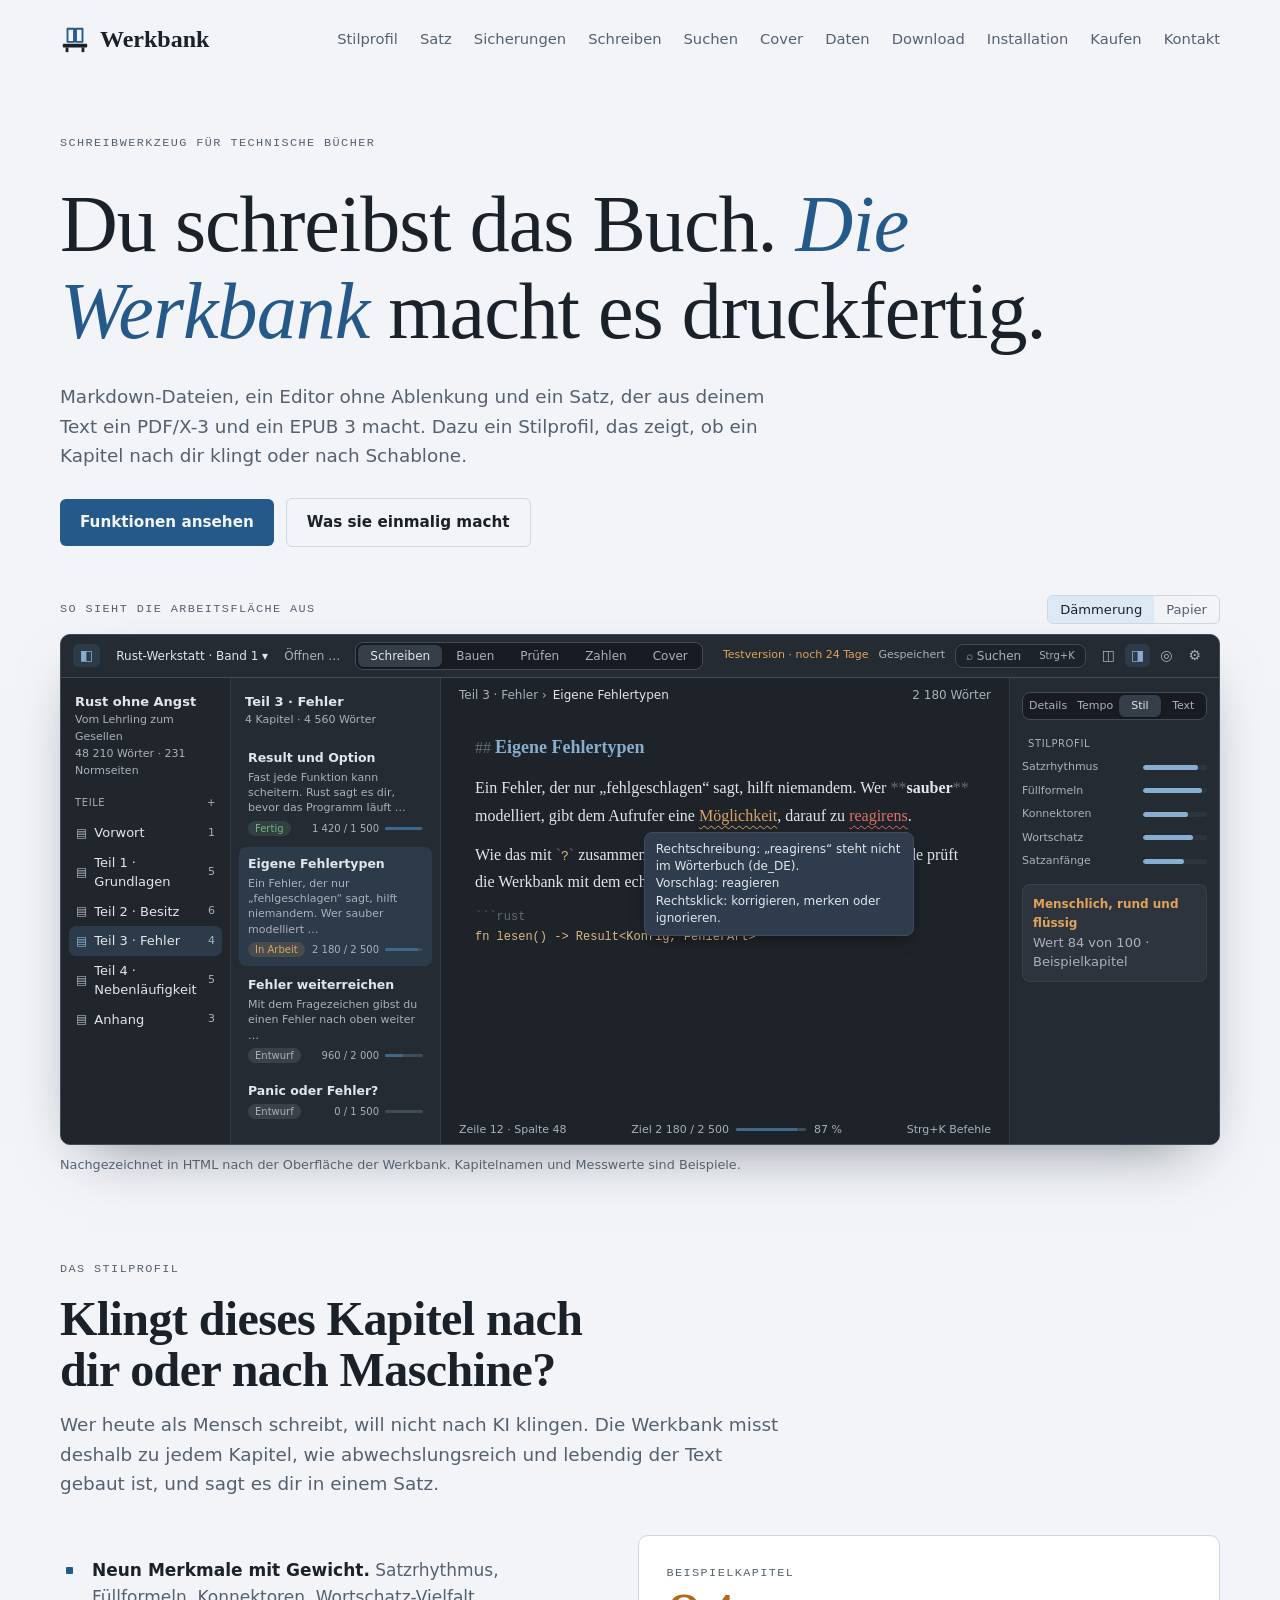
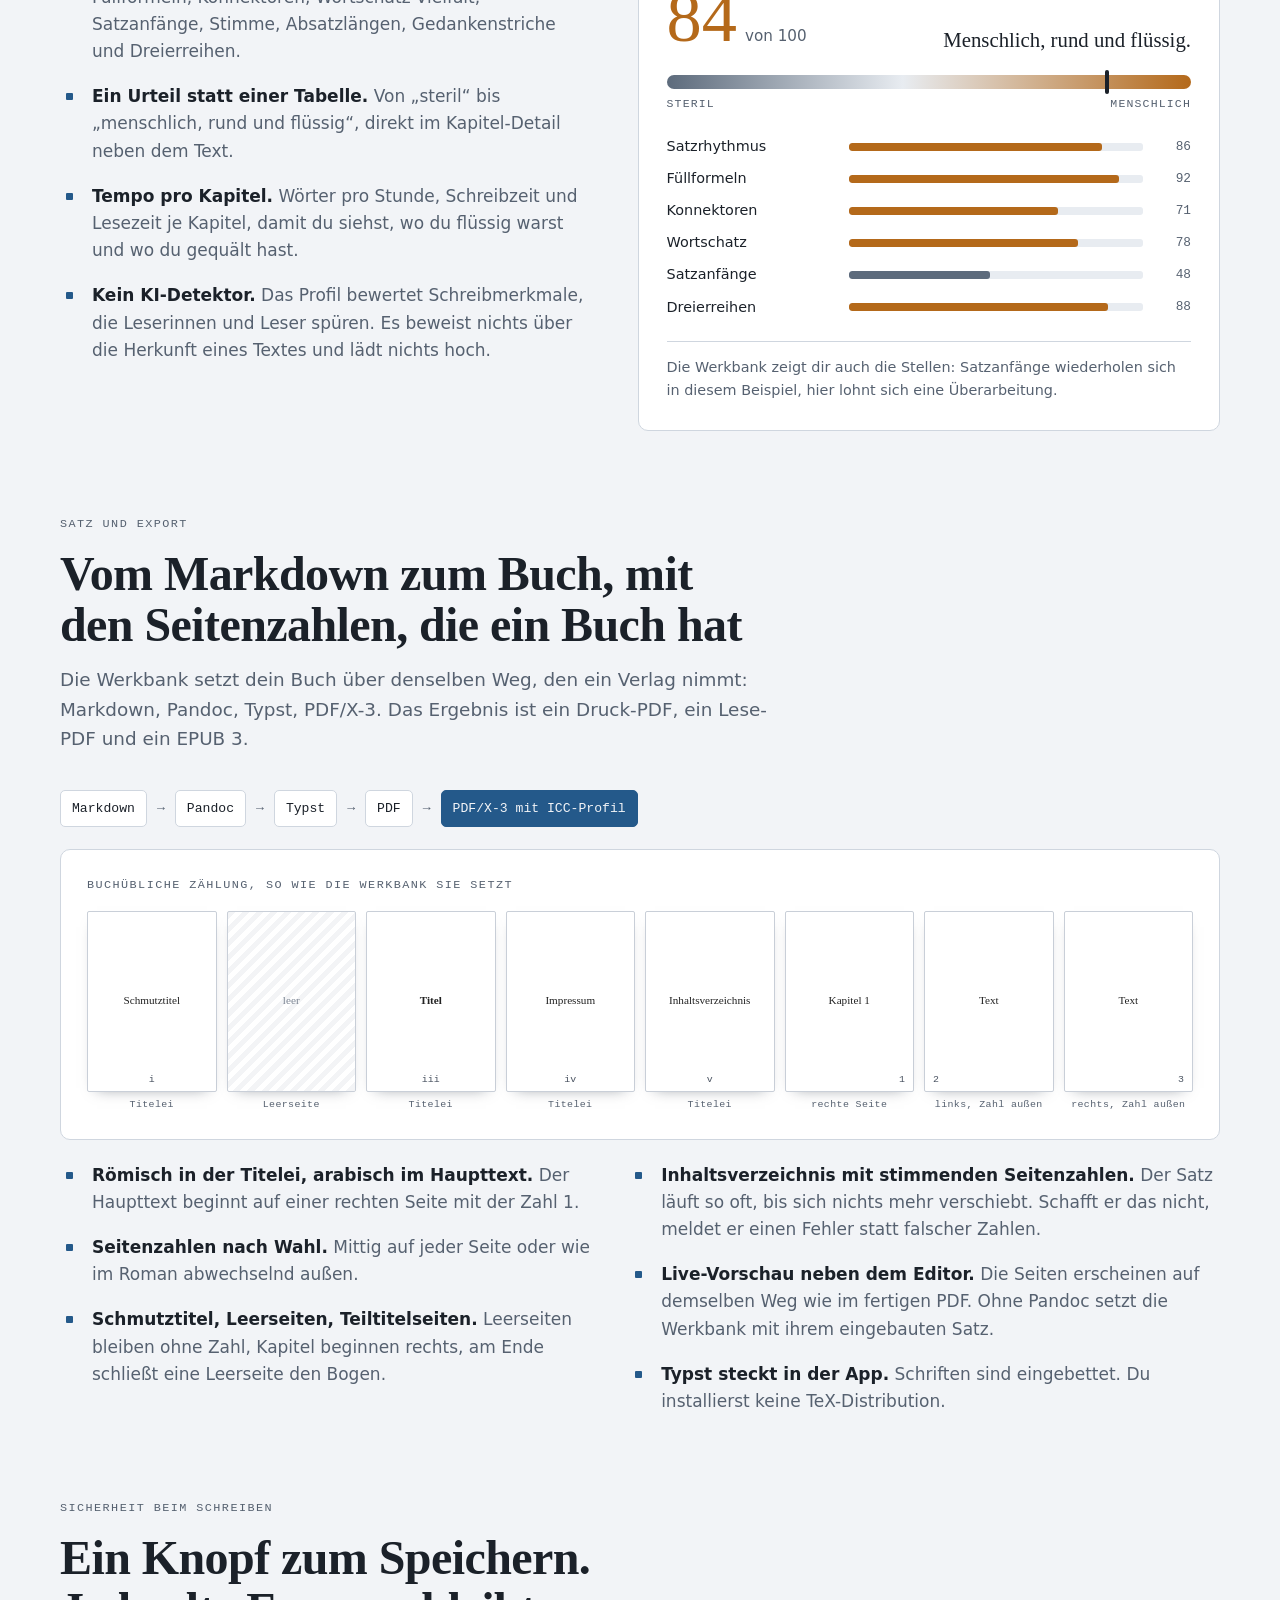
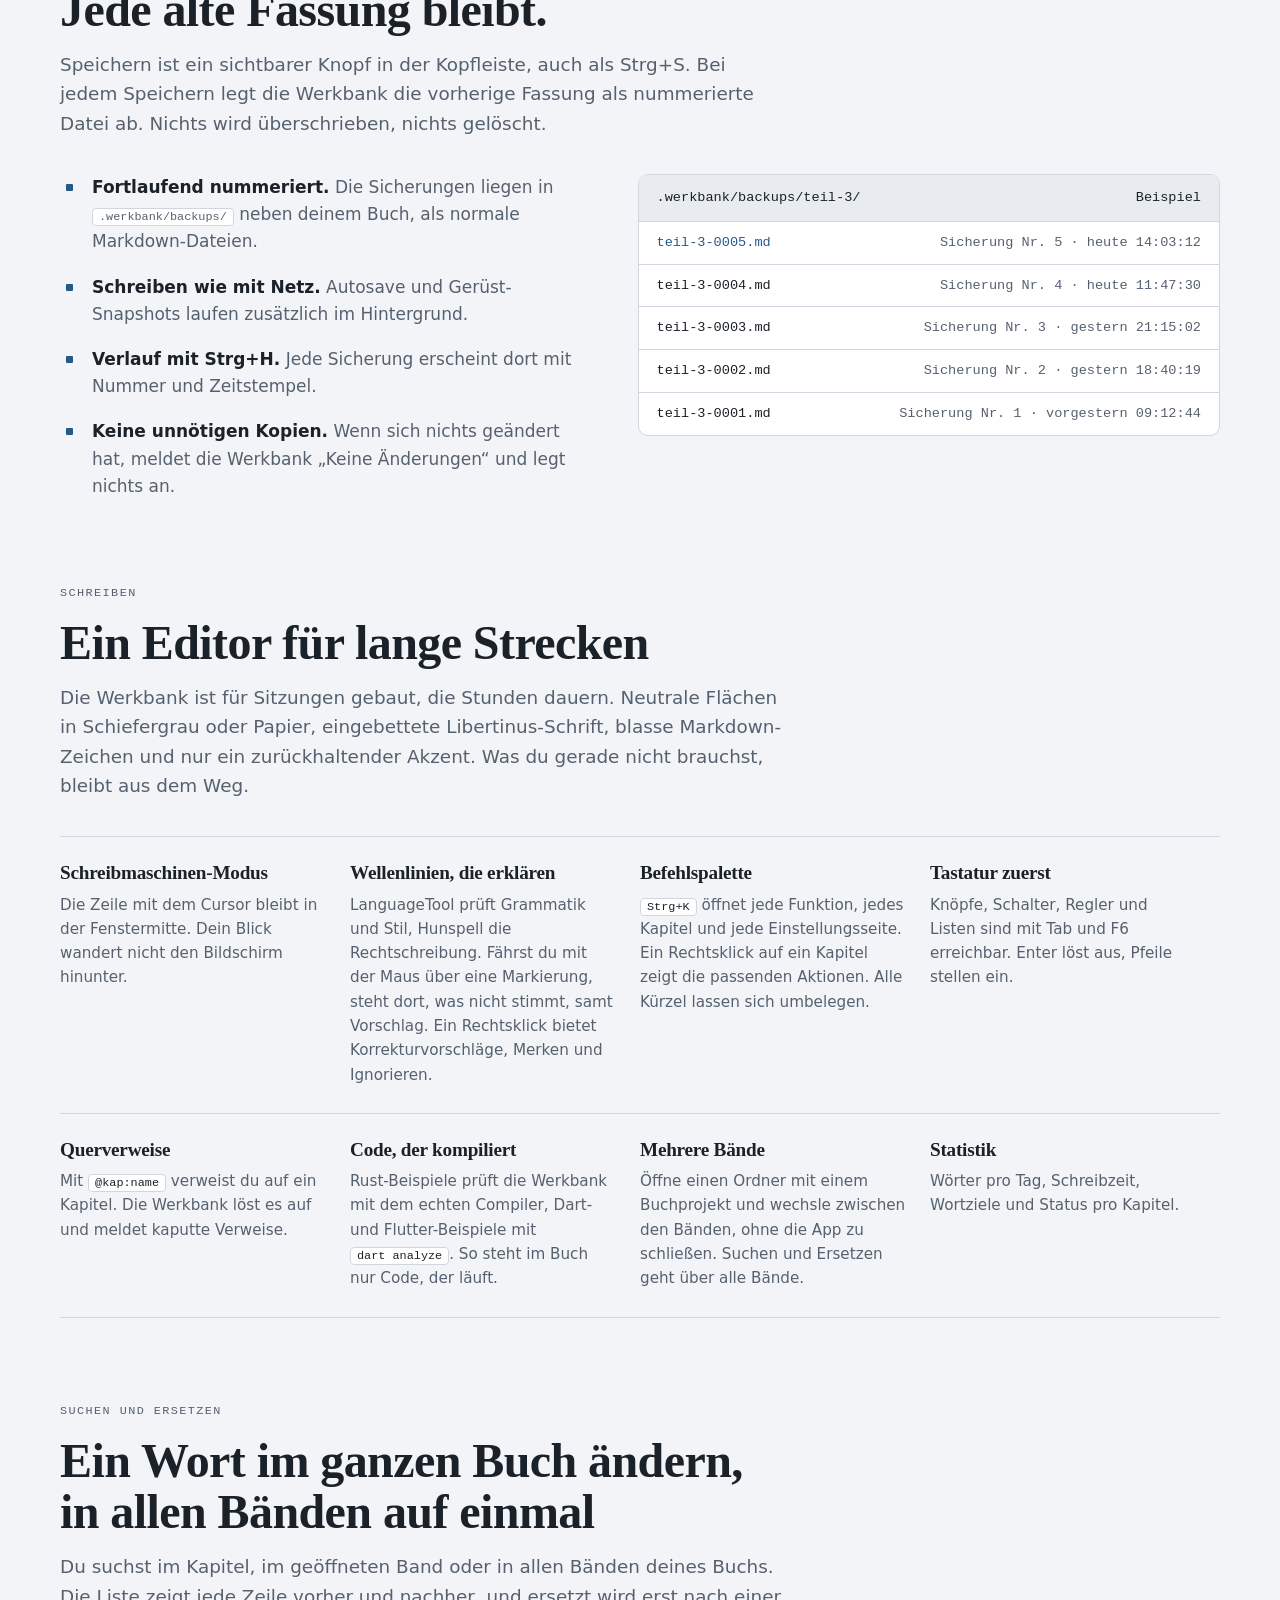
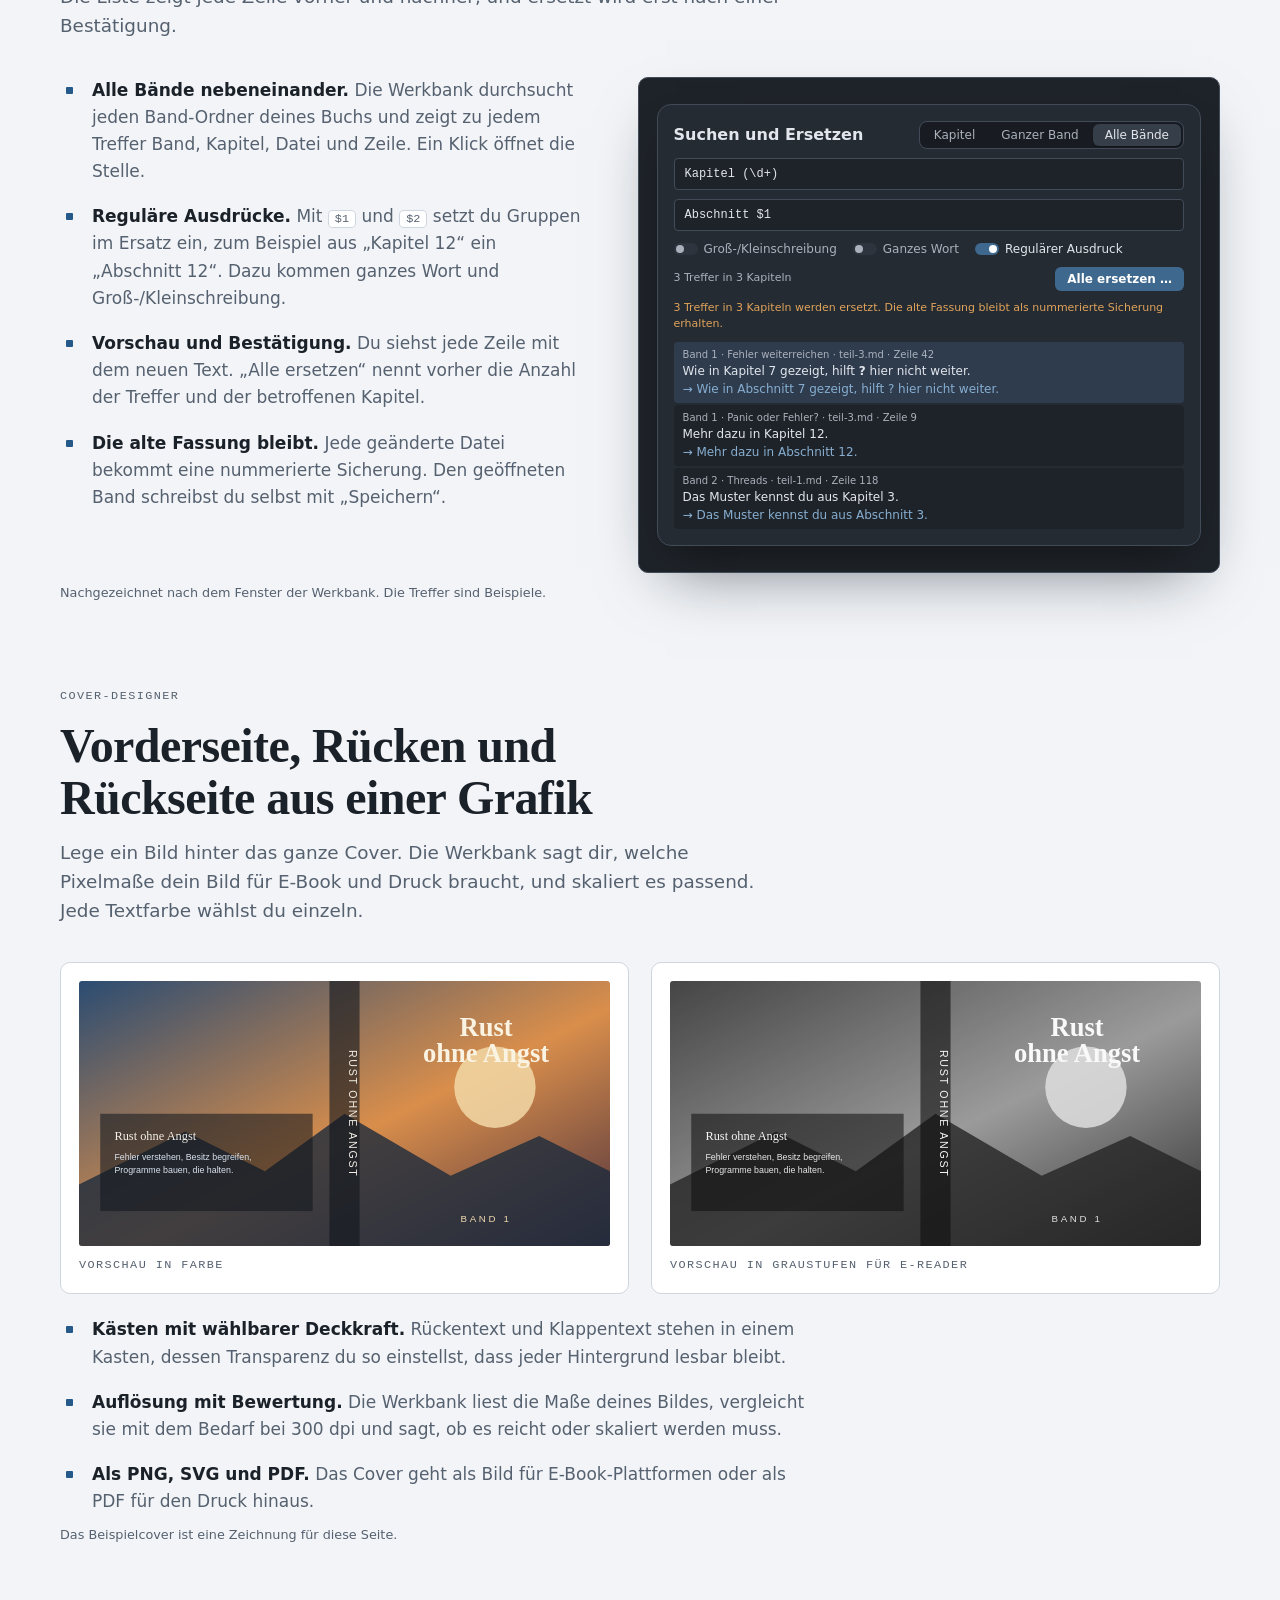
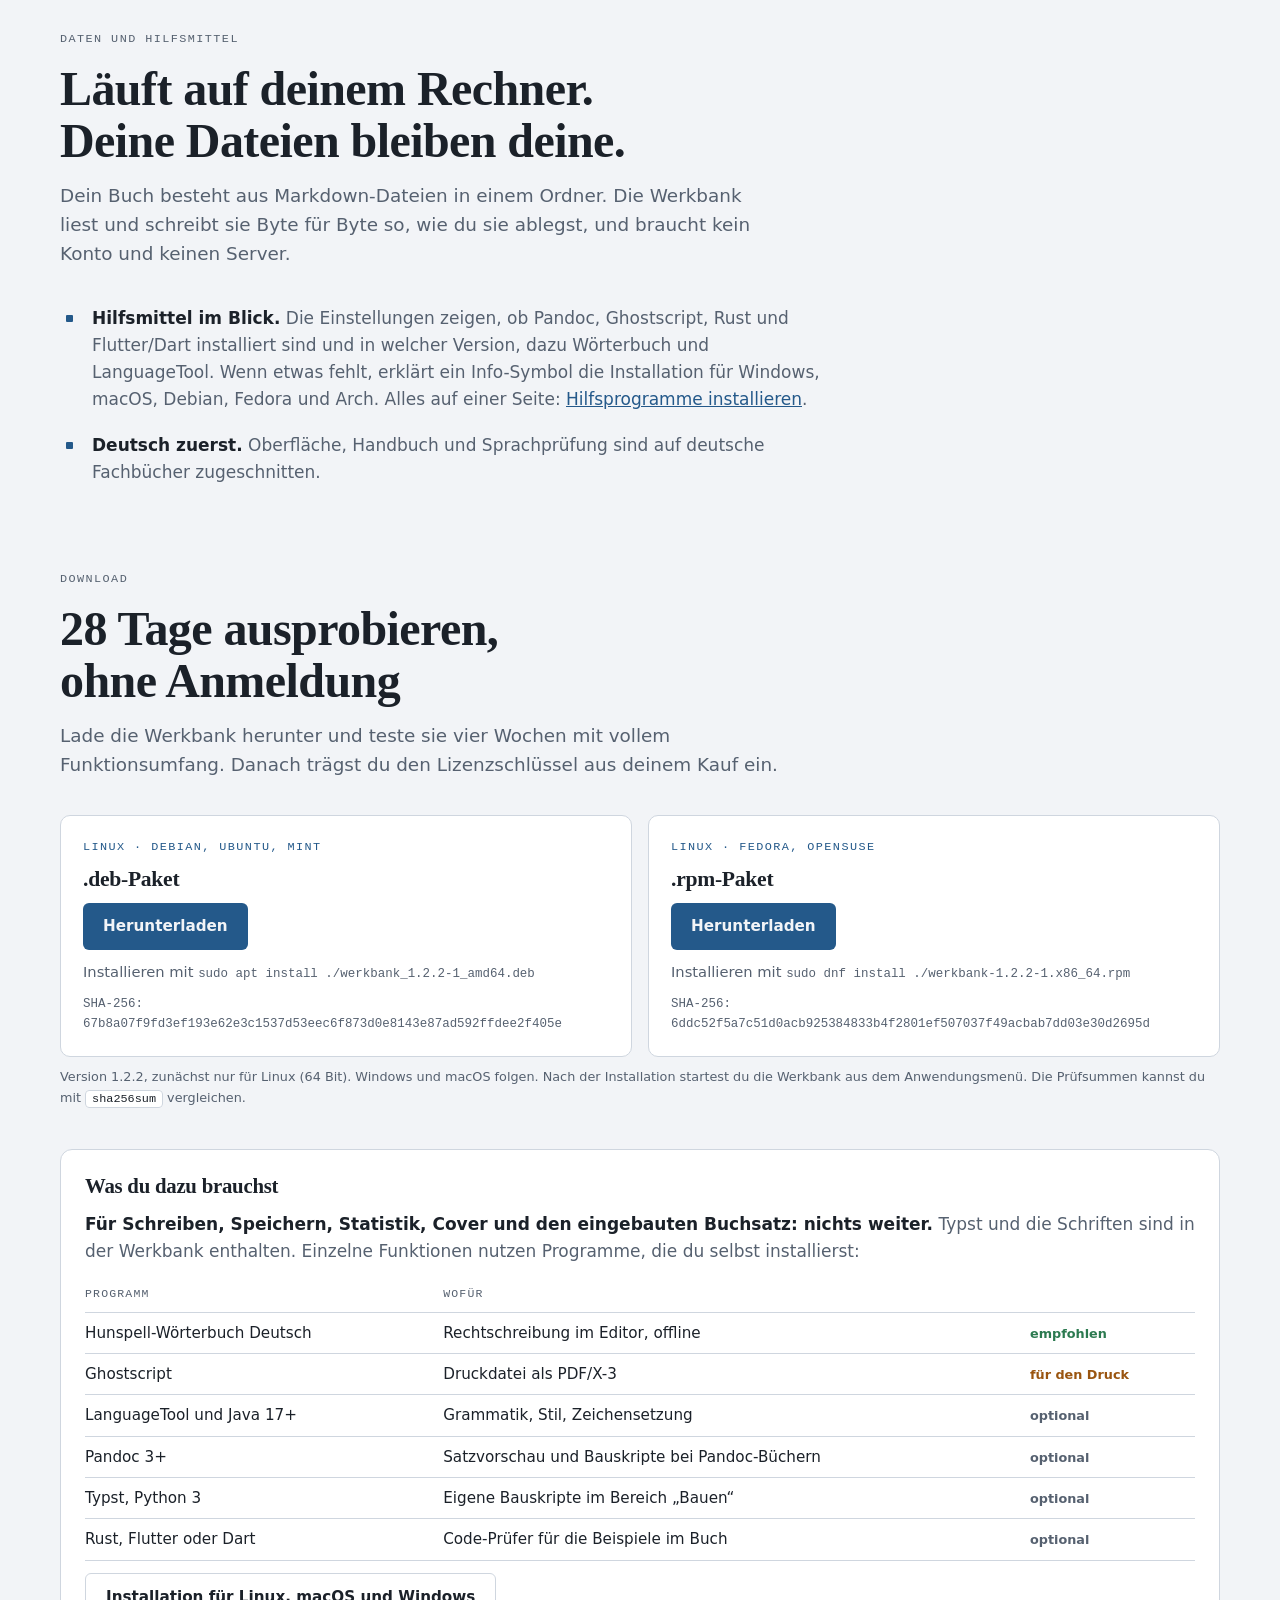
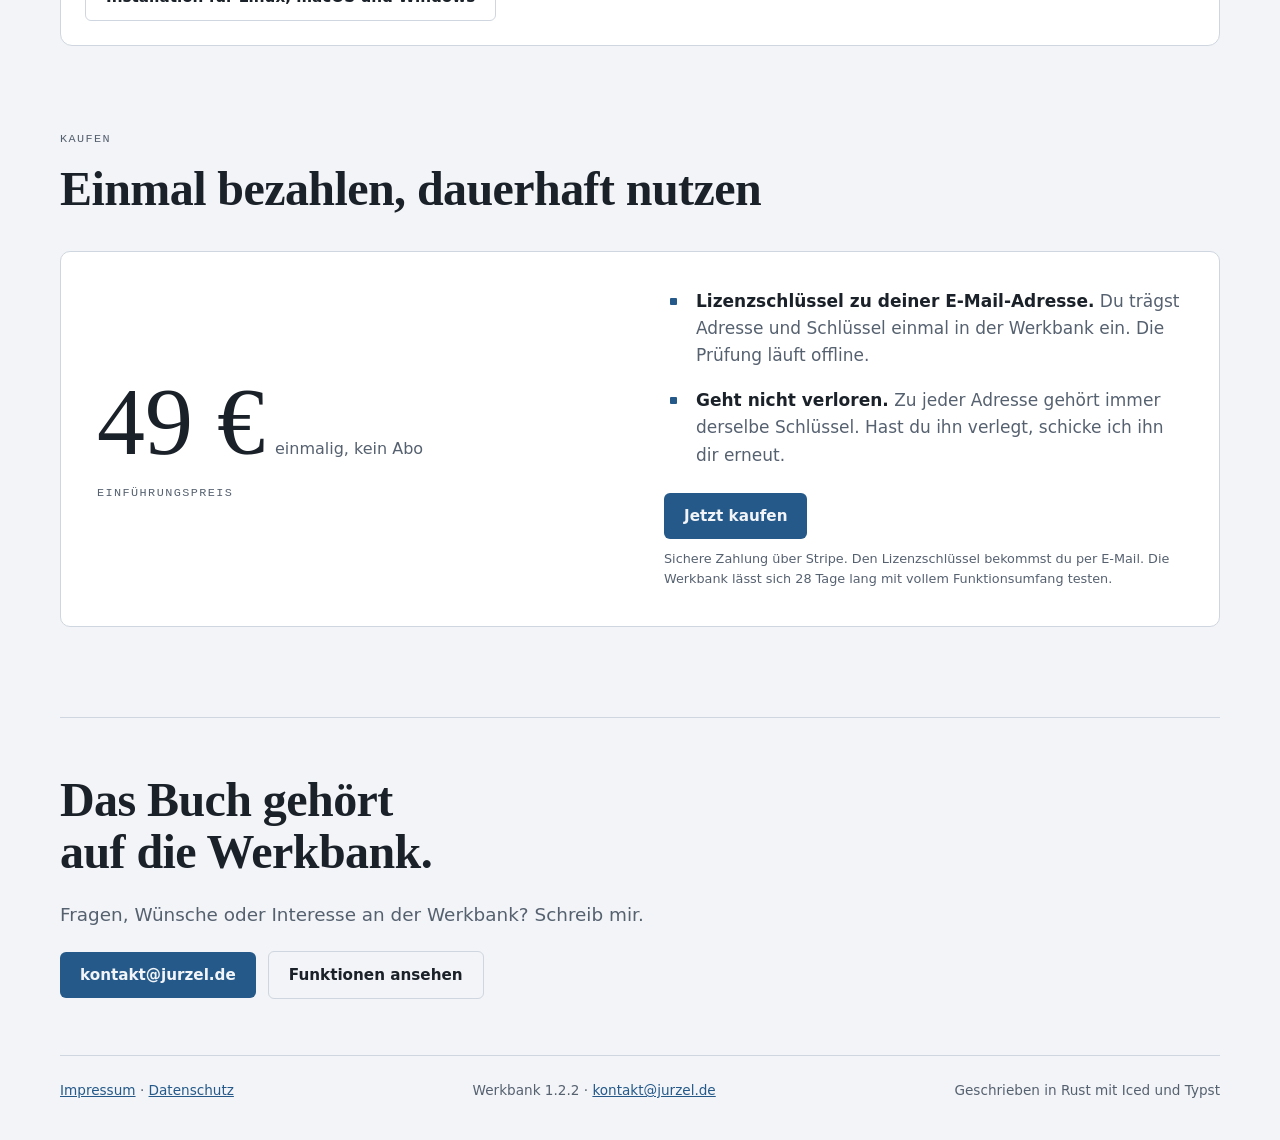
==== werkstatt-web/index.html @ 33f04af5 "Version 1.2.2: Vorschau, Zeilennummern, Installationsseite – Pakete und Webseite Co-Authored-By: Cla" ====
<!doctype html>
<html lang="de">
<head>
<meta charset="utf-8">
<meta name="viewport" content="width=device-width, initial-scale=1, viewport-fit=cover">
<title>Werkbank</title>
<link rel="stylesheet" href="schriften/schriften.css">
<style>
/* Layout: eine ruhige Werkstatt-Seite. Links gesetzter Text, rechts das Produkt, dazwischen Schnittzeichnungen
   des Buchs (Seiten, Cover). Die Seite bleibt Schiefergrau; Stahlblau führt, Bernstein steht nur für "menschlich". */
:root {
  --bg: #f2f4f7;
  --flaeche: #ffffff;
  --flaeche-2: #e8ecf1;
  --linie: #cfd6df;
  --text: #1b2129;
  --text-leise: #566170;
  --akzent: #24598a;
  --akzent-flaeche: #dce8f4;
  --mensch: #b4691a;
  --mensch-flaeche: #f6e8d6;
  --steril: #5d6b7c;
  --font-anzeige: "Newsreader", "Iowan Old Style", Georgia, serif;
  --font-text: "IBM Plex Sans", "Segoe UI", system-ui, sans-serif;
  --font-daten: "JetBrains Mono", ui-monospace, "SF Mono", Consolas, monospace;
  color-scheme: light;
}
@media (prefers-color-scheme: dark) {
  :root:not([data-theme="light"]) {
    --bg: #171c22; --flaeche: #1f252d; --flaeche-2: #28303a; --linie: #374250;
    --text: #e4e8ee; --text-leise: #a3adbb; --akzent: #8fb6da; --akzent-flaeche: #26384b;
    --mensch: #e0a35a; --mensch-flaeche: #3a2e1e; --steril: #8795a8;
    color-scheme: dark;
  }
}
:root[data-theme="dark"] {
  --bg: #171c22; --flaeche: #1f252d; --flaeche-2: #28303a; --linie: #374250;
  --text: #e4e8ee; --text-leise: #a3adbb; --akzent: #8fb6da; --akzent-flaeche: #26384b;
  --mensch: #e0a35a; --mensch-flaeche: #3a2e1e; --steril: #8795a8;
  color-scheme: dark;
}

* { box-sizing: border-box; }
html { scroll-behavior: smooth; }
body {
  margin: 0; background: var(--bg); color: var(--text);
  font: 400 17px/1.6 var(--font-text);
  padding-left: max(16px, env(safe-area-inset-left, 0px));
  padding-right: max(16px, env(safe-area-inset-right, 0px));
}
@media (prefers-reduced-motion: reduce) { html { scroll-behavior: auto; } * { transition: none !important; } }
a { color: var(--akzent); }
:focus-visible { outline: 2px solid var(--akzent); outline-offset: 3px; border-radius: 3px; }
.huelle { max-width: 1160px; margin: 0 auto; }
h1, h2, h3 { font-family: var(--font-anzeige); font-weight: 560; line-height: 1.08; text-wrap: balance; margin: 0; letter-spacing: -0.012em; }
h1 { font-size: clamp(2.6rem, 6.4vw, 5rem); font-weight: 520; }
h2 { font-size: clamp(1.9rem, 3.8vw, 3rem); }
h3 { font-size: 1.35rem; line-height: 1.2; }
p { margin: 0; }
.marke { font-family: var(--font-daten); font-size: 0.74rem; letter-spacing: 0.12em; text-transform: uppercase; color: var(--text-leise); }
.lead { font-size: 1.15rem; color: var(--text-leise); max-width: 62ch; }

/* Kopf */
.kopf { display: flex; align-items: center; justify-content: space-between; gap: 16px; padding-block: 20px; flex-wrap: wrap; }
.logo { display: flex; align-items: center; gap: 10px; font-family: var(--font-anzeige); font-size: 1.5rem; font-weight: 600; text-decoration: none; color: var(--text); }
.logo svg { width: 30px; height: 30px; }
.kopf nav { display: flex; gap: 22px; font-size: 0.92rem; flex-wrap: wrap; }
.kopf nav a { color: var(--text-leise); text-decoration: none; }
.kopf nav a:hover { color: var(--text); }
.knopf { display: inline-block; background: var(--akzent); color: var(--bg); padding: 11px 20px; border-radius: 6px; font-weight: 600; text-decoration: none; font-size: 0.95rem; }
.knopf.leise { background: transparent; color: var(--text); border: 1px solid var(--linie); }

/* Held */
.held { padding-block: 56px 28px; display: grid; gap: 28px; }
.held h1 em { font-style: italic; color: var(--akzent); font-weight: 480; }
.held-zeile { display: flex; gap: 12px; flex-wrap: wrap; align-items: center; }

/* Produktbild: nachgezeichnete Oberfläche */
.buehne { margin-top: 20px; }
.buehne-kopf { display: flex; justify-content: space-between; align-items: center; gap: 12px; flex-wrap: wrap; margin-bottom: 10px; }
.umschalter { display: inline-flex; border: 1px solid var(--linie); border-radius: 6px; overflow: hidden; }
.umschalter button { font: 500 0.82rem var(--font-text); padding: 6px 12px; border: 0; background: transparent; color: var(--text-leise); cursor: pointer; }
.umschalter button[aria-pressed="true"] { background: var(--akzent-flaeche); color: var(--text); }
.app {
  --a-bg: #1e2329; --a-panel: #252b33; --a-karte: #2d343d; --a-aktiv: #2f3c4e; --a-linie: #424b58;
  --a-text: #e2e6ec; --a-leise: #aab1bc; --a-akzent: #87aed0; --a-fuell: #3e688e; --a-code: #181c22;
  --a-bib: #21262d; --a-akzentflaeche: #2c3a49; --a-erhaben: #363e49; --a-linie-weich: rgba(66, 75, 88, .55);
  --a-rot: #e07068; --a-orange: #d9a562; --a-gruen: #74b088; --a-code-text: #deb887;
  background: var(--a-bg); color: var(--a-text); border: 1px solid var(--a-linie); border-radius: 10px; overflow: hidden;
  box-shadow: 0 24px 60px -28px rgba(10, 20, 35, 0.55); font: 400 13px/1.5 var(--font-text);
}
.app[data-app="hell"] {
  --a-bg: #fbfaf7; --a-panel: #f3f2ee; --a-karte: #edece8; --a-aktiv: #dfe6ee; --a-linie: #d6d4ce;
  --a-text: #222428; --a-leise: #5c6068; --a-akzent: #28587f; --a-fuell: #2c5c84; --a-code: #eeede8;
  --a-bib: #ecebe6; --a-akzentflaeche: #dee6f0; --a-erhaben: #e5e4df; --a-linie-weich: rgba(214, 212, 206, .55);
  --a-rot: #b4322a; --a-orange: #a06014; --a-gruen: #28764c; --a-code-text: #875414;
}
.app-leiste { display: flex; align-items: center; gap: 10px; flex-wrap: wrap; padding: 7px 12px; background: var(--a-panel); border-bottom: 1px solid var(--a-linie); font-size: 12px; }
.app-leiste .rechts { margin-left: auto; display: flex; align-items: center; gap: 10px; flex-wrap: wrap; }
.app-symbol { padding: 1px 7px; border-radius: 6px; color: var(--a-leise); font-size: 14px; }
.app-symbol.an, .app-symbole .an { background: var(--a-akzentflaeche); color: var(--a-akzent); }
.app-wahl { padding: 2px 6px; border-radius: 6px; font-weight: 500; }
.app-leise { color: var(--a-leise); }
.app-segmente { display: inline-flex; gap: 2px; padding: 2px; background: var(--a-code); border: 1px solid var(--a-linie); border-radius: 8px; margin-inline: auto; }
.app-segmente span { padding: 2px 12px; border-radius: 6px; color: var(--a-leise); }
.app-segmente .an { background: var(--a-erhaben); color: var(--a-text); box-shadow: 0 1px 2px rgba(0,0,0,.25); }
.app-segmente.voll { display: flex; margin: 0 0 16px; font-size: 11px; }
.app-segmente.voll span { flex: 1; text-align: center; padding: 3px 4px; }
.app-test { color: #e0a35a; font-size: 11px; }
.app[data-app="hell"] .app-test { color: #9a5510; }
.app-suche { display: flex; justify-content: space-between; align-items: center; gap: 18px; background: var(--a-bg); border: 1px solid var(--a-linie); border-radius: 8px; padding: 2px 10px; color: var(--a-leise); }
.app-suche small { font-size: 10px; }
.app-symbole { display: flex; gap: 4px; color: var(--a-leise); font-size: 14px; }
.app-symbole span { padding: 1px 6px; border-radius: 6px; }
.app-status { font-size: 11px; color: var(--a-leise); }
.suchbuehne { padding: 26px 18px; display: grid; place-items: start center; }
.suchdialog { width: min(100%, 640px); background: var(--a-panel); border: 1px solid var(--a-linie); border-radius: 14px; padding: 16px; display: grid; gap: 9px; box-shadow: 0 18px 40px -20px rgba(0, 0, 0, 0.6); }
.suchdialog h4 { margin: 0; font: 600 16px var(--font-text); }
.such-kopf { display: flex; align-items: center; justify-content: space-between; gap: 10px; flex-wrap: wrap; }
.such-kopf .app-segmente { margin: 0; font-size: 12px; }
.feld { background: var(--a-bg); border: 1px solid var(--a-linie); border-radius: 4px; padding: 6px 10px; font-size: 13px; min-height: 31px; }
.feld.regex { font-family: var(--font-daten); font-size: 12px; }
.schalter-zeile { display: flex; gap: 16px; flex-wrap: wrap; font-size: 12px; color: var(--a-leise); }
.schalter-zeile .ein { color: var(--a-text); }
.schalter-zeile i { display: inline-block; width: 24px; height: 12px; border-radius: 6px; background: var(--a-karte); vertical-align: -2px; margin-right: 6px; position: relative; }
.schalter-zeile .ein i { background: var(--a-fuell); }
.schalter-zeile i::after { content: ""; position: absolute; top: 2px; left: 2px; width: 8px; height: 8px; border-radius: 50%; background: var(--a-leise); }
.schalter-zeile .ein i::after { left: 14px; background: #fff; }
.status-zeile { display: flex; justify-content: space-between; align-items: center; gap: 10px; flex-wrap: wrap; font-size: 11px; color: var(--a-leise); }
.treffer { display: grid; gap: 2px; }
.treffer div { background: var(--a-bg); border-radius: 4px; padding: 5px 9px; font-size: 12px; }
.treffer div.an { background: var(--a-aktiv); }
.treffer small { display: block; color: var(--a-leise); font-size: 10px; }
.treffer .neu { color: var(--a-akzent); }
.bestaetigung { font-size: 11px; color: #e0a35a; }
.app[data-app="hell"] .bestaetigung { color: #9a5510; }
.app-btn { background: var(--a-fuell); color: #fff; padding: 3px 12px; border-radius: 6px; font-weight: 600; font-size: 12px; }
.app-btn.ruhig { background: var(--a-karte); color: var(--a-text); font-weight: 500; }
.app-rumpf { display: grid; grid-template-columns: 170px 210px minmax(0, 1fr) 210px; min-height: 440px; }
.spalte { padding: 14px 8px; background: var(--a-panel); border-right: 1px solid var(--a-linie-weich); min-width: 0; }
.spalte.bib { background: var(--a-bib); }
.spalte.insp { border-right: 0; border-left: 1px solid var(--a-linie-weich); padding-inline: 12px; }
.spalte .kopfzeile { display: flex; justify-content: space-between; font-size: 10px; letter-spacing: 0.06em; text-transform: uppercase; color: var(--a-leise); margin: 0 6px 8px; }
.buch { display: grid; gap: 1px; margin: 0 6px 16px; }
.buch b, .teilkopf b { font-weight: 600; font-size: 13px; }
.buch small, .teilkopf small { color: var(--a-leise); font-size: 11px; }
.eintrag { display: flex; align-items: center; gap: 7px; padding: 5px 7px; border-radius: 7px; }
.eintrag i { font-style: normal; color: var(--a-leise); font-size: 12px; }
.eintrag span { flex: 1; min-width: 0; }
.eintrag em { font-style: normal; color: var(--a-leise); font-size: 11px; }
.eintrag.an { background: var(--a-akzentflaeche); }
.eintrag.an i { color: var(--a-akzent); }
.teilkopf { display: grid; gap: 1px; margin: 0 6px 12px; }
.blatt-e { padding: 9px 9px; border-radius: 7px; margin-bottom: 2px; }
.blatt-e.an { background: var(--a-akzentflaeche); }
.blatt-e b { display: block; font-weight: 600; font-size: 12.5px; line-height: 1.35; }
.blatt-e p { margin: 3px 0 5px; color: var(--a-leise); font-size: 11px; line-height: 1.4; }
.meta { display: flex; align-items: center; gap: 6px; font-size: 10px; color: var(--a-leise); margin-top: 4px; }
.meta .stand { margin-right: auto; }
.stand { padding: 0 7px; border-radius: 9px; font-size: 10px; color: var(--a-leise); background: color-mix(in srgb, var(--a-leise) 16%, transparent); }
.stand.fertig { color: var(--a-gruen); background: color-mix(in srgb, var(--a-gruen) 16%, transparent); }
.stand.arbeit { color: var(--a-orange); background: color-mix(in srgb, var(--a-orange) 16%, transparent); }
.mini { display: inline-block; width: 38px; height: 3px; border-radius: 2px; background: var(--a-linie); overflow: hidden; vertical-align: middle; }
.mini.breit { width: 70px; margin-inline: 4px; }
.mini i { display: block; height: 100%; background: var(--a-fuell); }
.editor-spalte { display: grid; grid-template-rows: auto 1fr auto; background: var(--a-bg); min-width: 0; }
.ed-kopf { display: flex; gap: 6px; align-items: center; padding: 8px 18px; font-size: 12px; color: var(--a-leise); }
.ed-kopf b { font-weight: 400; color: var(--a-text); }
.ed-kopf .r { margin-left: auto; }
.ed-fuss { display: flex; justify-content: space-between; gap: 12px; padding: 6px 18px; font-size: 11px; color: var(--a-leise); flex-wrap: wrap; }
.editor { padding: 20px 34px 16px; font-family: "Newsreader", Georgia, serif; font-size: 16px; line-height: 1.7; min-width: 0; }
.editor .md-x { color: color-mix(in srgb, var(--a-leise) 50%, transparent); }
.editor .md-h { color: var(--a-akzent); font-weight: 600; font-size: 18px; }
.editor .md-z { color: color-mix(in srgb, var(--a-leise) 50%, transparent); font-family: var(--font-daten); font-size: 12px; margin: 0; }
.editor .md-cb { color: var(--a-code-text); font-family: var(--font-daten); font-size: 12px; }
.editor .md-f { font-weight: 700; }
.editor .md-c { font-family: var(--font-daten); font-size: 13px; color: var(--a-code-text); }
.editor .md-v { color: var(--a-akzent); }
.editor p { margin: 0 0 12px; }
.welle { text-decoration: underline wavy var(--a-rot); text-underline-offset: 4px; text-decoration-thickness: 1px; color: var(--a-rot); }
.welle.blau { text-decoration-color: var(--a-orange); color: var(--a-orange); }
.blase-anker { position: relative; }
.editor-spalte { position: relative; z-index: 1; }
.app-blase { position: absolute; right: -6px; left: auto; top: calc(100% + 8px); width: 270px; z-index: 5; padding: 8px 11px; border-radius: 8px; background: var(--a-aktiv); border: 1px solid var(--a-linie); box-shadow: 0 6px 18px -6px rgba(0,0,0,.5); font: 400 12px/1.45 var(--font-text); color: var(--a-text); text-decoration: none; white-space: normal; text-align: left; }
.mess { display: grid; gap: 7px; }
.mess-zeile { display: grid; grid-template-columns: 1fr 64px; gap: 8px; align-items: center; font-size: 11px; color: var(--a-leise); }
.balken { height: 5px; background: var(--a-karte); border-radius: 3px; overflow: hidden; }
.balken i { display: block; height: 100%; background: var(--a-akzent); border-radius: 3px; }
.urteil { margin-top: 14px; padding: 9px 10px; border-radius: 8px; background: var(--a-karte); border: 1px solid var(--a-linie-weich); }
.urteil strong { color: #e0a35a; font-size: 12px; }
.app[data-app="hell"] .urteil strong { color: #9a5510; }
.bildnotiz { font-size: 0.8rem; color: var(--text-leise); margin-top: 10px; }

/* Abschnitte */
section { padding-block: 84px 0; }
.kopf-abschnitt { display: grid; gap: 14px; margin-bottom: 36px; max-width: 760px; }
.zwei { display: grid; grid-template-columns: minmax(0, 1fr) minmax(0, 1.1fr); gap: 48px; align-items: start; }
.liste { display: grid; gap: 18px; margin: 22px 0 0; padding: 0; list-style: none; }
.liste li { display: grid; grid-template-columns: 22px 1fr; gap: 10px; }
.liste li::before { content: ""; width: 7px; height: 7px; margin: 10px 0 0 6px; background: var(--akzent); border-radius: 1px; }
.liste b { font-weight: 600; }
.liste span { color: var(--text-leise); }

/* Das Alleinstellungsmerkmal: Stilprofil */
.stil { background: var(--flaeche); border: 1px solid var(--linie); border-radius: 10px; padding: 28px; display: grid; gap: 22px; }
.skala { display: grid; gap: 6px; }
.skala-bahn { height: 14px; border-radius: 7px; background: linear-gradient(90deg, var(--steril), var(--flaeche-2) 45%, var(--mensch)); position: relative; }
.skala-marke { position: absolute; top: -5px; width: 4px; height: 24px; background: var(--text); border-radius: 2px; }
.skala-enden { display: flex; justify-content: space-between; font-family: var(--font-daten); font-size: 0.72rem; text-transform: uppercase; letter-spacing: 0.1em; color: var(--text-leise); }
.zahl { font-family: var(--font-anzeige); font-size: 4.4rem; line-height: 1; font-weight: 500; color: var(--mensch); font-variant-numeric: tabular-nums; }
.zahl small { font-family: var(--font-text); font-size: 0.95rem; color: var(--text-leise); margin-left: 8px; }
.merkmale { display: grid; gap: 9px; font-size: 0.9rem; }
.merkmal { display: grid; grid-template-columns: 170px 1fr 36px; gap: 12px; align-items: center; }
.merkmal .balken { height: 8px; background: var(--flaeche-2); }
.merkmal .balken i { background: var(--mensch); }
.merkmal .balken i.schwach { background: var(--steril); }
.merkmal output { font-family: var(--font-daten); font-size: 0.8rem; color: var(--text-leise); text-align: right; font-variant-numeric: tabular-nums; }
.hinweis { font-size: 0.9rem; color: var(--text-leise); border-top: 1px solid var(--linie); padding-top: 14px; }

/* Buchseiten */
.heft { display: grid; gap: 22px; }
.flaeche { background: var(--flaeche); border: 1px solid var(--linie); border-radius: 10px; padding: 26px; }
.seiten { display: grid; grid-template-columns: repeat(auto-fit, minmax(92px, 1fr)); gap: 14px 10px; }
.seite { aspect-ratio: 5 / 7; background: #fff; color: #222; border: 1px solid #c9cfd8; border-radius: 2px; position: relative; font-family: var(--font-anzeige); font-size: 0.7rem; padding: 10px 8px; box-shadow: 0 6px 14px -10px rgba(10, 20, 35, 0.5); display: grid; place-items: center; text-align: center; line-height: 1.2; }
.seite.leer { background: repeating-linear-gradient(135deg, #f3f4f6 0 5px, #fff 5px 10px); color: #7c8593; }
.seite .nr { position: absolute; bottom: 5px; font-family: var(--font-daten); font-size: 0.62rem; color: #4a5361; }
.seite.l .nr { left: 8px; } .seite.r .nr { right: 8px; } .seite.m .nr { left: 50%; transform: translateX(-50%); }
.seite-unter { margin-top: 5px; font-family: var(--font-daten); font-size: 0.62rem; color: var(--text-leise); text-align: center; letter-spacing: 0.04em; }
.kette { display: flex; flex-wrap: wrap; align-items: center; gap: 8px 10px; font-family: var(--font-daten); font-size: 0.82rem; }
.kette span { background: var(--flaeche); border: 1px solid var(--linie); border-radius: 5px; padding: 7px 11px; }
.kette span.ziel { background: var(--akzent); color: var(--bg); border-color: var(--akzent); }
.kette i { font-style: normal; color: var(--text-leise); }

/* Sicherungen */
.sicherung { font-family: var(--font-daten); font-size: 0.85rem; background: var(--flaeche); border: 1px solid var(--linie); border-radius: 10px; overflow: hidden; }
.sicherung header { padding: 12px 18px; background: var(--flaeche-2); display: flex; justify-content: space-between; gap: 10px; flex-wrap: wrap; }
.sicherung ol { list-style: none; margin: 0; padding: 0; }
.sicherung li { padding: 10px 18px; border-top: 1px solid var(--linie); display: flex; justify-content: space-between; gap: 12px; flex-wrap: wrap; }
.sicherung li span:last-child { color: var(--text-leise); }
.sicherung li.neu { color: var(--akzent); }

/* Funktionsraster */
.raster { display: grid; grid-template-columns: repeat(auto-fit, minmax(250px, 1fr)); gap: 0; border-top: 1px solid var(--linie); }
.raster > div { padding: 24px 24px 26px 0; border-bottom: 1px solid var(--linie); display: grid; gap: 8px; align-content: start; }
.raster h3 { font-size: 1.2rem; }
.raster p { color: var(--text-leise); font-size: 0.95rem; }
.tastatur { font-family: var(--font-daten); font-size: 0.74rem; border: 1px solid var(--linie); background: var(--flaeche); border-radius: 4px; padding: 1px 6px; color: var(--text); white-space: nowrap; }

/* Cover */
.umschlaege { display: grid; grid-template-columns: repeat(auto-fit, minmax(300px, 1fr)); gap: 22px; }
.umschlag { background: var(--flaeche); border: 1px solid var(--linie); border-radius: 10px; padding: 18px; display: grid; gap: 10px; }
.umschlag svg { width: 100%; height: auto; display: block; border-radius: 3px; }
.umschlag.grau svg { filter: grayscale(1) contrast(1.05); }

/* Benötigte Programme */
.brauchst { margin-top: 40px; padding: 24px; border: 1px solid var(--linie); border-radius: 12px; background: var(--flaeche); display: grid; gap: 12px; }
.brauchst h3 { margin: 0; font-size: 1.3rem; }
.brauchst p { margin: 0; color: var(--text-leise); }
.brauchst p b { color: var(--text); }
.brauchst .knopf { justify-self: start; }
.werkzeug-tabelle { width: 100%; border-collapse: collapse; font-size: 0.95rem; }
.werkzeug-tabelle th, .werkzeug-tabelle td { text-align: left; padding: 8px 10px 8px 0; border-bottom: 1px solid var(--linie); vertical-align: top; }
.werkzeug-tabelle th { font-family: var(--font-daten); font-size: 0.72rem; letter-spacing: 0.1em; text-transform: uppercase; color: var(--text-leise); font-weight: 500; }
.stufe { font-size: 0.8rem; font-weight: 600; color: var(--text-leise); white-space: nowrap; }
.stufe.ja { color: var(--gruen, #2c7a50); }
.stufe.druck { color: #9a5510; }
@media (prefers-color-scheme: dark) { .stufe.ja { color: #7cc095; } .stufe.druck { color: #e0a35a; } }

/* Download */
.downloads { display: grid; grid-template-columns: repeat(auto-fit, minmax(260px, 1fr)); gap: 16px; }
.download { border: 1px solid var(--linie); background: var(--flaeche); border-radius: 10px; padding: 22px; display: grid; gap: 10px; align-content: start; }
.download .marke { color: var(--akzent); }
.download .knopf { justify-self: start; }
.download code, .pruef { font-family: var(--font-daten); font-size: 0.78rem; color: var(--text-leise); overflow-wrap: anywhere; }
.download p { font-size: 0.92rem; color: var(--text-leise); }
/* Kaufen */
.kauf { display: grid; grid-template-columns: minmax(0, 1fr) minmax(0, 1fr); gap: 48px; align-items: center; background: var(--flaeche); border: 1px solid var(--linie); border-radius: 10px; padding: 36px; }
.preis { font-family: var(--font-anzeige); font-size: clamp(3.6rem, 9vw, 6rem); line-height: 1; font-weight: 500; font-variant-numeric: tabular-nums; }
.preis small { font-family: var(--font-text); font-size: 1rem; color: var(--text-leise); margin-left: 10px; font-weight: 400; }
@media (max-width: 760px) { .kauf { grid-template-columns: 1fr; gap: 24px; padding: 24px; } }
.schluss { margin-top: 90px; padding-block: 56px; border-top: 1px solid var(--linie); display: grid; gap: 22px; }
.schluss h2 { max-width: 18ch; }
.fuss { padding-block: 24px 40px; color: var(--text-leise); font-size: 0.85rem; display: flex; justify-content: space-between; gap: 12px; flex-wrap: wrap; border-top: 1px solid var(--linie); }

@media (max-width: 960px) {
  .app-rumpf { grid-template-columns: 170px minmax(0, 1fr) 200px; }
  .app-rumpf .spalte:first-child { display: none; }
  .zwei { grid-template-columns: 1fr; gap: 30px; }
}
@media (max-width: 640px) {
  body { font-size: 16px; }
  section { padding-block: 60px 0; }
  .app-rumpf { grid-template-columns: minmax(0, 1fr); }
  .app-rumpf .spalte { display: none; }
  .app-leiste .rechts, .app-leise { display: none; }
  .editor { padding: 20px 18px; }
  .app-blase { width: 210px; }
  .zeile-akt { margin-inline: -18px; padding-inline: 18px; }
  .merkmal { grid-template-columns: 1fr 40px; }
  .merkmal .balken { grid-column: 1 / -1; grid-row: 2; }
  .stil { padding: 20px; }
}
</style>

</head>
<body>
<div class="huelle">
  <header class="kopf">
    <a class="logo" href="#top" aria-label="Werkbank, Seitenanfang">
      <svg viewBox="0 0 32 32" aria-hidden="true"><rect x="3" y="21" width="26" height="4" rx="1" fill="currentColor"/><rect x="6" y="25" width="3" height="5" fill="currentColor"/><rect x="23" y="25" width="3" height="5" fill="currentColor"/><path d="M8 5h7v14H8zM17 5h7v14h-7z" fill="none" stroke="var(--akzent)" stroke-width="2" stroke-linejoin="round"/></svg>
      Werkbank
    </a>
    <nav aria-label="Abschnitte">
      <a href="#stil">Stilprofil</a>
      <a href="#satz">Satz</a>
      <a href="#sicher">Sicherungen</a>
      <a href="#schreiben">Schreiben</a>
      <a href="#suchen">Suchen</a>
      <a href="#cover">Cover</a>
      <a href="#daten">Daten</a>
      <a href="#download">Download</a>
      <a href="installation.html">Installation</a>
      <a href="#kaufen">Kaufen</a>
      <a href="#kontakt">Kontakt</a>
    </nav>
  </header>

  <main id="top">
    <div class="held">
      <p class="marke">Schreibwerkzeug für technische Bücher</p>
      <h1>Du schreibst das Buch. <em>Die Werkbank</em> macht es druckfertig.</h1>
      <p class="lead">Markdown-Dateien, ein Editor ohne Ablenkung und ein Satz, der aus deinem Text ein PDF/X-3 und ein EPUB 3 macht. Dazu ein Stilprofil, das zeigt, ob ein Kapitel nach dir klingt oder nach Schablone.</p>
      <div class="held-zeile">
        <a class="knopf" href="#schreiben">Funktionen ansehen</a>
        <a class="knopf leise" href="#stil">Was sie einmalig macht</a>
      </div>
    </div>

    <div class="buehne">
      <div class="buehne-kopf">
        <span class="marke">So sieht die Arbeitsfläche aus</span>
        <div class="umschalter" role="group" aria-label="Darstellung der Arbeitsfläche">
          <button type="button" id="app-dunkel" aria-pressed="true">Dämmerung</button>
          <button type="button" id="app-hell" aria-pressed="false">Papier</button>
        </div>
      </div>
      <div class="app" id="app" data-app="dunkel" role="img" aria-label="Nachgezeichnete Oberfläche der Werkbank mit Bibliothek, Kapitelliste, Editor und Kapitel-Details">
        <div class="app-leiste">
          <span class="app-symbol an" aria-hidden="true">◧</span>
          <span class="app-wahl">Rust-Werkstatt · Band 1 ▾</span>
          <span class="app-leise">Öffnen …</span>
          <span class="app-segmente"><span class="an">Schreiben</span><span>Bauen</span><span>Prüfen</span><span>Zahlen</span><span>Cover</span></span>
          <span class="rechts">
            <span class="app-test">Testversion · noch 24 Tage</span>
            <span class="app-status">Gespeichert</span>
            <span class="app-suche"><span>⌕ Suchen</span><small>Strg+K</small></span>
            <span class="app-symbole" aria-hidden="true"><span>◫</span><span class="an">◨</span><span>◎</span><span>⚙</span></span>
          </span>
        </div>
        <div class="app-rumpf">
          <div class="spalte bib">
            <div class="buch"><b>Rust ohne Angst</b><small>Vom Lehrling zum Gesellen</small><small>48 210 Wörter · 231 Normseiten</small></div>
            <div class="kopfzeile"><span>Teile</span><span>+</span></div>
            <div class="eintrag"><i>▤</i><span>Vorwort</span><em>1</em></div>
            <div class="eintrag"><i>▤</i><span>Teil 1 · Grundlagen</span><em>5</em></div>
            <div class="eintrag"><i>▤</i><span>Teil 2 · Besitz</span><em>6</em></div>
            <div class="eintrag an"><i>▤</i><span>Teil 3 · Fehler</span><em>4</em></div>
            <div class="eintrag"><i>▤</i><span>Teil 4 · Nebenläufigkeit</span><em>5</em></div>
            <div class="eintrag"><i>▤</i><span>Anhang</span><em>3</em></div>
          </div>
          <div class="spalte blatt">
            <div class="teilkopf"><b>Teil 3 · Fehler</b><small>4 Kapitel · 4 560 Wörter</small></div>
            <div class="blatt-e"><b>Result und Option</b><p>Fast jede Funktion kann scheitern. Rust sagt es dir, bevor das Programm läuft …</p><div class="meta"><span class="stand fertig">Fertig</span><span>1 420 / 1 500</span><span class="mini"><i style="width:95%"></i></span></div></div>
            <div class="blatt-e an"><b>Eigene Fehlertypen</b><p>Ein Fehler, der nur „fehlgeschlagen“ sagt, hilft niemandem. Wer sauber modelliert …</p><div class="meta"><span class="stand arbeit">In Arbeit</span><span>2 180 / 2 500</span><span class="mini"><i style="width:87%"></i></span></div></div>
            <div class="blatt-e"><b>Fehler weiterreichen</b><p>Mit dem Fragezeichen gibst du einen Fehler nach oben weiter …</p><div class="meta"><span class="stand">Entwurf</span><span>960 / 2 000</span><span class="mini"><i style="width:48%"></i></span></div></div>
            <div class="blatt-e"><b>Panic oder Fehler?</b><div class="meta"><span class="stand">Entwurf</span><span>0 / 1 500</span><span class="mini"><i style="width:0%"></i></span></div></div>
          </div>
          <div class="editor-spalte">
            <div class="ed-kopf"><span>Teil 3 · Fehler ›</span><b>Eigene Fehlertypen</b><span class="r">2 180 Wörter</span></div>
            <div class="editor">
              <p><span class="md-x">## </span><span class="md-h">Eigene Fehlertypen</span></p>
              <p>Ein Fehler, der nur „fehlgeschlagen“ sagt, hilft niemandem. Wer <span class="md-x">**</span><span class="md-f">sauber</span><span class="md-x">**</span> modelliert, gibt dem Aufrufer eine <span class="welle blau">Möglichkeit</span>, darauf zu <span class="welle blase-anker">reagirens<span class="app-blase">Rechtschreibung: „reagirens“ steht nicht im Wörterbuch (de_DE).<br>Vorschlag: reagieren<br>Rechtsklick: korrigieren, merken oder ignorieren.</span></span>.</p>
              <p>Wie das mit <span class="md-x">`</span><span class="md-c">?</span><span class="md-x">`</span> zusammenspielt, zeigt <span class="md-v">@kap:weiterreichen</span>; den Code prüft die Werkbank mit dem echten Compiler.</p>
              <p class="md-z">```rust</p>
              <p class="md-cb">fn lesen() -&gt; Result&lt;Konfig, FehlerArt&gt;</p>
            </div>
            <div class="ed-fuss"><span>Zeile 12 · Spalte 48</span><span>Ziel 2 180 / 2 500 <span class="mini breit"><i style="width:87%"></i></span> 87 %</span><span>Strg+K Befehle</span></div>
          </div>
          <div class="spalte insp">
            <div class="app-segmente voll"><span>Details</span><span>Tempo</span><span class="an">Stil</span><span>Text</span></div>
            <div class="kopfzeile"><span>Stilprofil</span></div>
            <div class="mess">
              <div class="mess-zeile"><span>Satzrhythmus</span><div class="balken"><i style="width:86%"></i></div></div>
              <div class="mess-zeile"><span>Füllformeln</span><div class="balken"><i style="width:92%"></i></div></div>
              <div class="mess-zeile"><span>Konnektoren</span><div class="balken"><i style="width:71%"></i></div></div>
              <div class="mess-zeile"><span>Wortschatz</span><div class="balken"><i style="width:78%"></i></div></div>
              <div class="mess-zeile"><span>Satzanfänge</span><div class="balken"><i style="width:64%"></i></div></div>
            </div>
            <div class="urteil"><strong>Menschlich, rund und flüssig</strong><br><span style="color:var(--a-leise)">Wert 84 von 100 · Beispielkapitel</span></div>
          </div>
        </div>
      </div>
      <p class="bildnotiz">Nachgezeichnet in HTML nach der Oberfläche der Werkbank. Kapitelnamen und Messwerte sind Beispiele.</p>
    </div>
  </main>

  <section id="stil">
    <div class="kopf-abschnitt">
      <p class="marke">Das Stilprofil</p>
      <h2>Klingt dieses Kapitel nach dir oder nach Maschine?</h2>
      <p class="lead">Wer heute als Mensch schreibt, will nicht nach KI klingen. Die Werkbank misst deshalb zu jedem Kapitel, wie abwechslungsreich und lebendig der Text gebaut ist, und sagt es dir in einem Satz.</p>
    </div>
    <div class="zwei">
      <div>
        <ul class="liste">
          <li><div><b>Neun Merkmale mit Gewicht.</b> <span>Satzrhythmus, Füllformeln, Konnektoren, Wortschatz-Vielfalt, Satzanfänge, Stimme, Absatzlängen, Gedankenstriche und Dreierreihen.</span></div></li>
          <li><div><b>Ein Urteil statt einer Tabelle.</b> <span>Von „steril“ bis „menschlich, rund und flüssig“, direkt im Kapitel-Detail neben dem Text.</span></div></li>
          <li><div><b>Tempo pro Kapitel.</b> <span>Wörter pro Stunde, Schreibzeit und Lesezeit je Kapitel, damit du siehst, wo du flüssig warst und wo du gequält hast.</span></div></li>
          <li><div><b>Kein KI-Detektor.</b> <span>Das Profil bewertet Schreibmerkmale, die Leserinnen und Leser spüren. Es beweist nichts über die Herkunft eines Textes und lädt nichts hoch.</span></div></li>
        </ul>
      </div>
      <div class="stil" aria-label="Beispiel eines Stilprofils">
        <div style="display:flex;align-items:flex-end;justify-content:space-between;gap:16px;flex-wrap:wrap">
          <div><p class="marke">Beispielkapitel</p><p class="zahl">84<small>von 100</small></p></div>
          <p style="max-width:24ch;font-family:var(--font-anzeige);font-size:1.3rem;line-height:1.25">Menschlich, rund und flüssig.</p>
        </div>
        <div class="skala">
          <div class="skala-bahn"><span class="skala-marke" style="left:calc(84% - 2px)"></span></div>
          <div class="skala-enden"><span>steril</span><span>menschlich</span></div>
        </div>
        <div class="merkmale">
          <div class="merkmal"><span>Satzrhythmus</span><div class="balken"><i style="width:86%"></i></div><output>86</output></div>
          <div class="merkmal"><span>Füllformeln</span><div class="balken"><i style="width:92%"></i></div><output>92</output></div>
          <div class="merkmal"><span>Konnektoren</span><div class="balken"><i style="width:71%"></i></div><output>71</output></div>
          <div class="merkmal"><span>Wortschatz</span><div class="balken"><i style="width:78%"></i></div><output>78</output></div>
          <div class="merkmal"><span>Satzanfänge</span><div class="balken"><i class="schwach" style="width:48%"></i></div><output>48</output></div>
          <div class="merkmal"><span>Dreierreihen</span><div class="balken"><i style="width:88%"></i></div><output>88</output></div>
        </div>
        <p class="hinweis">Die Werkbank zeigt dir auch die Stellen: Satzanfänge wiederholen sich in diesem Beispiel, hier lohnt sich eine Überarbeitung.</p>
      </div>
    </div>
  </section>

  <section id="satz">
    <div class="kopf-abschnitt">
      <p class="marke">Satz und Export</p>
      <h2>Vom Markdown zum Buch, mit den Seitenzahlen, die ein Buch hat</h2>
      <p class="lead">Die Werkbank setzt dein Buch über denselben Weg, den ein Verlag nimmt: Markdown, Pandoc, Typst, PDF/X-3. Das Ergebnis ist ein Druck-PDF, ein Lese-PDF und ein EPUB 3.</p>
    </div>
    <div class="heft">
      <div class="kette" aria-label="Weg vom Text zur Druckdatei">
        <span>Markdown</span><i>→</i><span>Pandoc</span><i>→</i><span>Typst</span><i>→</i><span>PDF</span><i>→</i><span class="ziel">PDF/X-3 mit ICC-Profil</span>
      </div>
      <div class="flaeche">
        <p class="marke" style="margin-bottom:16px">Buchübliche Zählung, so wie die Werkbank sie setzt</p>
        <div class="seiten">
          <div><div class="seite m"><span>Schmutz&shy;titel</span><span class="nr">i</span></div><p class="seite-unter">Titelei</p></div>
          <div><div class="seite leer"><span>leer</span></div><p class="seite-unter">Leerseite</p></div>
          <div><div class="seite m"><span><b>Titel</b></span><span class="nr">iii</span></div><p class="seite-unter">Titelei</p></div>
          <div><div class="seite m"><span>Impressum</span><span class="nr">iv</span></div><p class="seite-unter">Titelei</p></div>
          <div><div class="seite m"><span>Inhalts&shy;verzeichnis</span><span class="nr">v</span></div><p class="seite-unter">Titelei</p></div>
          <div><div class="seite r"><span>Kapitel 1</span><span class="nr">1</span></div><p class="seite-unter">rechte Seite</p></div>
          <div><div class="seite l"><span>Text</span><span class="nr">2</span></div><p class="seite-unter">links, Zahl außen</p></div>
          <div><div class="seite r"><span>Text</span><span class="nr">3</span></div><p class="seite-unter">rechts, Zahl außen</p></div>
        </div>
      </div>
      <div class="zwei" style="gap:32px">
        <ul class="liste" style="margin:0">
          <li><div><b>Römisch in der Titelei, arabisch im Haupttext.</b> <span>Der Haupttext beginnt auf einer rechten Seite mit der Zahl 1.</span></div></li>
          <li><div><b>Seitenzahlen nach Wahl.</b> <span>Mittig auf jeder Seite oder wie im Roman abwechselnd außen.</span></div></li>
          <li><div><b>Schmutztitel, Leerseiten, Teiltitelseiten.</b> <span>Leerseiten bleiben ohne Zahl, Kapitel beginnen rechts, am Ende schließt eine Leerseite den Bogen.</span></div></li>
        </ul>
        <ul class="liste" style="margin:0">
          <li><div><b>Inhaltsverzeichnis mit stimmenden Seitenzahlen.</b> <span>Der Satz läuft so oft, bis sich nichts mehr verschiebt. Schafft er das nicht, meldet er einen Fehler statt falscher Zahlen.</span></div></li>
          <li><div><b>Live-Vorschau neben dem Editor.</b> <span>Die Seiten erscheinen auf demselben Weg wie im fertigen PDF. Ohne Pandoc setzt die Werkbank mit ihrem eingebauten Satz.</span></div></li>
          <li><div><b>Typst steckt in der App.</b> <span>Schriften sind eingebettet. Du installierst keine TeX-Distribution.</span></div></li>
        </ul>
      </div>
    </div>
  </section>

  <section id="sicher">
    <div class="kopf-abschnitt">
      <p class="marke">Sicherheit beim Schreiben</p>
      <h2>Ein Knopf zum Speichern. Jede alte Fassung bleibt.</h2>
      <p class="lead">Speichern ist ein sichtbarer Knopf in der Kopfleiste, auch als Strg+S. Bei jedem Speichern legt die Werkbank die vorherige Fassung als nummerierte Datei ab. Nichts wird überschrieben, nichts gelöscht.</p>
    </div>
    <div class="zwei">
      <ul class="liste" style="margin:0">
        <li><div><b>Fortlaufend nummeriert.</b> <span>Die Sicherungen liegen in <span class="tastatur">.werkbank/backups/</span> neben deinem Buch, als normale Markdown-Dateien.</span></div></li>
        <li><div><b>Schreiben wie mit Netz.</b> <span>Autosave und Gerüst-Snapshots laufen zusätzlich im Hintergrund.</span></div></li>
        <li><div><b>Verlauf mit Strg+H.</b> <span>Jede Sicherung erscheint dort mit Nummer und Zeitstempel.</span></div></li>
        <li><div><b>Keine unnötigen Kopien.</b> <span>Wenn sich nichts geändert hat, meldet die Werkbank „Keine Änderungen“ und legt nichts an.</span></div></li>
      </ul>
      <div class="sicherung" aria-label="Beispiel einer Sicherungsliste">
        <header><span>.werkbank/backups/teil-3/</span><span>Beispiel</span></header>
        <ol>
          <li class="neu"><span>teil-3-0005.md</span><span>Sicherung Nr. 5 · heute 14:03:12</span></li>
          <li><span>teil-3-0004.md</span><span>Sicherung Nr. 4 · heute 11:47:30</span></li>
          <li><span>teil-3-0003.md</span><span>Sicherung Nr. 3 · gestern 21:15:02</span></li>
          <li><span>teil-3-0002.md</span><span>Sicherung Nr. 2 · gestern 18:40:19</span></li>
          <li><span>teil-3-0001.md</span><span>Sicherung Nr. 1 · vorgestern 09:12:44</span></li>
        </ol>
      </div>
    </div>
  </section>

  <section id="schreiben">
    <div class="kopf-abschnitt">
      <p class="marke">Schreiben</p>
      <h2>Ein Editor für lange Strecken</h2>
      <p class="lead">Die Werkbank ist für Sitzungen gebaut, die Stunden dauern. Neutrale Flächen in Schiefergrau oder Papier, eingebettete Libertinus-Schrift, blasse Markdown-Zeichen und nur ein zurückhaltender Akzent. Was du gerade nicht brauchst, bleibt aus dem Weg.</p>
    </div>
    <div class="raster">
      <div><h3>Schreibmaschinen-Modus</h3><p>Die Zeile mit dem Cursor bleibt in der Fenstermitte. Dein Blick wandert nicht den Bildschirm hinunter.</p></div>
      <div><h3>Wellenlinien, die erklären</h3><p>LanguageTool prüft Grammatik und Stil, Hunspell die Rechtschreibung. Fährst du mit der Maus über eine Markierung, steht dort, was nicht stimmt, samt Vorschlag. Ein Rechtsklick bietet Korrekturvorschläge, Merken und Ignorieren.</p></div>
      <div><h3>Befehlspalette</h3><p><span class="tastatur">Strg+K</span> öffnet jede Funktion, jedes Kapitel und jede Einstellungsseite. Ein Rechtsklick auf ein Kapitel zeigt die passenden Aktionen. Alle Kürzel lassen sich umbelegen.</p></div>
      <div><h3>Tastatur zuerst</h3><p>Knöpfe, Schalter, Regler und Listen sind mit Tab und F6 erreichbar. Enter löst aus, Pfeile stellen ein.</p></div>
      <div><h3>Querverweise</h3><p>Mit <span class="tastatur">@kap:name</span> verweist du auf ein Kapitel. Die Werkbank löst es auf und meldet kaputte Verweise.</p></div>
      <div><h3>Code, der kompiliert</h3><p>Rust-Beispiele prüft die Werkbank mit dem echten Compiler, Dart- und Flutter-Beispiele mit <span class="tastatur">dart analyze</span>. So steht im Buch nur Code, der läuft.</p></div>
      <div><h3>Mehrere Bände</h3><p>Öffne einen Ordner mit einem Buchprojekt und wechsle zwischen den Bänden, ohne die App zu schließen. Suchen und Ersetzen geht über alle Bände.</p></div>
      <div><h3>Statistik</h3><p>Wörter pro Tag, Schreibzeit, Wortziele und Status pro Kapitel.</p></div>
    </div>
  </section>

  <section id="suchen">
    <div class="kopf-abschnitt">
      <p class="marke">Suchen und Ersetzen</p>
      <h2>Ein Wort im ganzen Buch ändern, in allen Bänden auf einmal</h2>
      <p class="lead">Du suchst im Kapitel, im geöffneten Band oder in allen Bänden deines Buchs. Die Liste zeigt jede Zeile vorher und nachher, und ersetzt wird erst nach einer Bestätigung.</p>
    </div>
    <div class="zwei">
      <ul class="liste" style="margin:0">
        <li><div><b>Alle Bände nebeneinander.</b> <span>Die Werkbank durchsucht jeden Band-Ordner deines Buchs und zeigt zu jedem Treffer Band, Kapitel, Datei und Zeile. Ein Klick öffnet die Stelle.</span></div></li>
        <li><div><b>Reguläre Ausdrücke.</b> <span>Mit <span class="tastatur">$1</span> und <span class="tastatur">$2</span> setzt du Gruppen im Ersatz ein, zum Beispiel aus „Kapitel 12“ ein „Abschnitt 12“. Dazu kommen ganzes Wort und Groß-/Kleinschreibung.</span></div></li>
        <li><div><b>Vorschau und Bestätigung.</b> <span>Du siehst jede Zeile mit dem neuen Text. „Alle ersetzen“ nennt vorher die Anzahl der Treffer und der betroffenen Kapitel.</span></div></li>
        <li><div><b>Die alte Fassung bleibt.</b> <span>Jede geänderte Datei bekommt eine nummerierte Sicherung. Den geöffneten Band schreibst du selbst mit „Speichern“.</span></div></li>
      </ul>
      <div class="app" data-app="dunkel" role="img" aria-label="Nachgezeichnetes Fenster Suchen und Ersetzen mit drei Treffern in zwei Bänden">
        <div class="suchbuehne">
          <div class="suchdialog">
            <div class="such-kopf"><h4>Suchen und Ersetzen</h4><div class="app-segmente"><span>Kapitel</span><span>Ganzer Band</span><span class="an">Alle Bände</span></div></div>
            <div class="feld regex">Kapitel (\d+)</div>
            <div class="feld regex">Abschnitt $1</div>
            <div class="schalter-zeile"><span><i></i>Groß-/Kleinschreibung</span><span><i></i>Ganzes Wort</span><span class="ein"><i></i>Regulärer Ausdruck</span></div>
            <div class="status-zeile"><span>3 Treffer in 3 Kapiteln</span><span class="app-btn">Alle ersetzen …</span></div>
            <div class="bestaetigung">3 Treffer in 3 Kapiteln werden ersetzt. Die alte Fassung bleibt als nummerierte Sicherung erhalten.</div>
            <div class="treffer">
              <div class="an"><small>Band 1 · Fehler weiterreichen · teil-3.md · Zeile 42</small>Wie in Kapitel 7 gezeigt, hilft <b>?</b> hier nicht weiter.<br><span class="neu">→ Wie in Abschnitt 7 gezeigt, hilft ? hier nicht weiter.</span></div>
              <div><small>Band 1 · Panic oder Fehler? · teil-3.md · Zeile 9</small>Mehr dazu in Kapitel 12.<br><span class="neu">→ Mehr dazu in Abschnitt 12.</span></div>
              <div><small>Band 2 · Threads · teil-1.md · Zeile 118</small>Das Muster kennst du aus Kapitel 3.<br><span class="neu">→ Das Muster kennst du aus Abschnitt 3.</span></div>
            </div>
          </div>
        </div>
      </div>
    </div>
    <p class="bildnotiz">Nachgezeichnet nach dem Fenster der Werkbank. Die Treffer sind Beispiele.</p>
  </section>

  <section id="cover">
    <div class="kopf-abschnitt">
      <p class="marke">Cover-Designer</p>
      <h2>Vorderseite, Rücken und Rückseite aus einer Grafik</h2>
      <p class="lead">Lege ein Bild hinter das ganze Cover. Die Werkbank sagt dir, welche Pixelmaße dein Bild für E-Book und Druck braucht, und skaliert es passend. Jede Textfarbe wählst du einzeln.</p>
    </div>
    <div class="umschlaege">
      <div class="umschlag">
        <svg viewBox="0 0 600 300" role="img" aria-label="Umschlag in Farbe: Rückseite, Rücken, Vorderseite">
          <defs>
            <linearGradient id="himmel" x1="0" y1="0" x2="1" y2="1"><stop offset="0" stop-color="#2b4c72"/><stop offset="0.55" stop-color="#d98e4b"/><stop offset="1" stop-color="#4a2f3d"/></linearGradient>
          </defs>
          <rect width="600" height="300" fill="url(#himmel)"/>
          <circle cx="470" cy="120" r="46" fill="#f3d9a6" opacity="0.85"/>
          <path d="M0 230 L120 170 L210 215 L300 150 L420 220 L520 175 L600 215 V300 H0Z" fill="#1d2b3d" opacity="0.8"/>
          <rect x="24" y="150" width="240" height="110" fill="#10151c" fill-opacity="0.55"/>
          <text x="40" y="180" font-family="Newsreader, Georgia, serif" font-size="14" fill="#f4efe6">Rust ohne Angst</text>
          <text x="40" y="202" font-family="IBM Plex Sans, sans-serif" font-size="10" fill="#d9e2ee">Fehler verstehen, Besitz begreifen,</text>
          <text x="40" y="217" font-family="IBM Plex Sans, sans-serif" font-size="10" fill="#d9e2ee">Programme bauen, die halten.</text>
          <rect x="283" y="0" width="34" height="300" fill="#10151c" fill-opacity="0.6"/>
          <text transform="translate(305 150) rotate(90)" text-anchor="middle" font-family="IBM Plex Sans, sans-serif" font-size="12" fill="#f4efe6" letter-spacing="2">RUST OHNE ANGST</text>
          <text x="460" y="62" text-anchor="middle" font-family="Newsreader, Georgia, serif" font-size="30" font-weight="600" fill="#fbf3e2">Rust</text>
          <text x="460" y="92" text-anchor="middle" font-family="Newsreader, Georgia, serif" font-size="30" font-weight="600" fill="#fbf3e2">ohne Angst</text>
          <text x="460" y="272" text-anchor="middle" font-family="IBM Plex Sans, sans-serif" font-size="11" fill="#f0d9b0" letter-spacing="3">BAND 1</text>
        </svg>
        <p class="marke">Vorschau in Farbe</p>
      </div>
      <div class="umschlag grau">
        <svg viewBox="0 0 600 300" role="img" aria-label="Derselbe Umschlag in Graustufen, wie er auf einem E-Reader erscheint">
          <rect width="600" height="300" fill="url(#himmel)"/>
          <circle cx="470" cy="120" r="46" fill="#f3d9a6" opacity="0.85"/>
          <path d="M0 230 L120 170 L210 215 L300 150 L420 220 L520 175 L600 215 V300 H0Z" fill="#1d2b3d" opacity="0.8"/>
          <rect x="24" y="150" width="240" height="110" fill="#10151c" fill-opacity="0.55"/>
          <text x="40" y="180" font-family="Newsreader, Georgia, serif" font-size="14" fill="#f4efe6">Rust ohne Angst</text>
          <text x="40" y="202" font-family="IBM Plex Sans, sans-serif" font-size="10" fill="#d9e2ee">Fehler verstehen, Besitz begreifen,</text>
          <text x="40" y="217" font-family="IBM Plex Sans, sans-serif" font-size="10" fill="#d9e2ee">Programme bauen, die halten.</text>
          <rect x="283" y="0" width="34" height="300" fill="#10151c" fill-opacity="0.6"/>
          <text transform="translate(305 150) rotate(90)" text-anchor="middle" font-family="IBM Plex Sans, sans-serif" font-size="12" fill="#f4efe6" letter-spacing="2">RUST OHNE ANGST</text>
          <text x="460" y="62" text-anchor="middle" font-family="Newsreader, Georgia, serif" font-size="30" font-weight="600" fill="#fbf3e2">Rust</text>
          <text x="460" y="92" text-anchor="middle" font-family="Newsreader, Georgia, serif" font-size="30" font-weight="600" fill="#fbf3e2">ohne Angst</text>
          <text x="460" y="272" text-anchor="middle" font-family="IBM Plex Sans, sans-serif" font-size="11" fill="#f0d9b0" letter-spacing="3">BAND 1</text>
        </svg>
        <p class="marke">Vorschau in Graustufen für E-Reader</p>
      </div>
    </div>
    <ul class="liste" style="max-width:760px">
      <li><div><b>Kästen mit wählbarer Deckkraft.</b> <span>Rückentext und Klappentext stehen in einem Kasten, dessen Transparenz du so einstellst, dass jeder Hintergrund lesbar bleibt.</span></div></li>
      <li><div><b>Auflösung mit Bewertung.</b> <span>Die Werkbank liest die Maße deines Bildes, vergleicht sie mit dem Bedarf bei 300 dpi und sagt, ob es reicht oder skaliert werden muss.</span></div></li>
      <li><div><b>Als PNG, SVG und PDF.</b> <span>Das Cover geht als Bild für E-Book-Plattformen oder als PDF für den Druck hinaus.</span></div></li>
    </ul>
    <p class="bildnotiz">Das Beispielcover ist eine Zeichnung für diese Seite.</p>
  </section>

  <section id="daten">
    <div class="kopf-abschnitt">
      <p class="marke">Daten und Hilfsmittel</p>
      <h2>Läuft auf deinem Rechner. Deine Dateien bleiben deine.</h2>
      <p class="lead">Dein Buch besteht aus Markdown-Dateien in einem Ordner. Die Werkbank liest und schreibt sie Byte für Byte so, wie du sie ablegst, und braucht kein Konto und keinen Server.</p>
    </div>
    <ul class="liste" style="max-width:760px">
      <li><div><b>Hilfsmittel im Blick.</b> <span>Die Einstellungen zeigen, ob Pandoc, Ghostscript, Rust und Flutter/Dart installiert sind und in welcher Version, dazu Wörterbuch und LanguageTool. Wenn etwas fehlt, erklärt ein Info-Symbol die Installation für Windows, macOS, Debian, Fedora und Arch. Alles auf einer Seite: <a href="installation.html">Hilfsprogramme installieren</a>.</span></div></li>
      <li><div><b>Deutsch zuerst.</b> <span>Oberfläche, Handbuch und Sprachprüfung sind auf deutsche Fachbücher zugeschnitten.</span></div></li>
    </ul>
  </section>

  <section id="download">
    <div class="kopf-abschnitt">
      <p class="marke">Download</p>
      <h2>28 Tage ausprobieren, ohne Anmeldung</h2>
      <p class="lead">Lade die Werkbank herunter und teste sie vier Wochen mit vollem Funktionsumfang. Danach trägst du den Lizenzschlüssel aus deinem Kauf ein.</p>
    </div>
    <div class="downloads">
      <div class="download">
        <span class="marke">Linux · Debian, Ubuntu, Mint</span>
        <h3>.deb-Paket</h3>
        <a class="knopf" href="downloads/werkbank_1.2.2-1_amd64.deb" download>Herunterladen</a>
        <p>Installieren mit <code>sudo apt install ./werkbank_1.2.2-1_amd64.deb</code></p>
        <code>SHA-256: 67b8a07f9fd3ef193e62e3c1537d53eec6f873d0e8143e87ad592ffdee2f405e</code>
      </div>
      <div class="download">
        <span class="marke">Linux · Fedora, openSUSE</span>
        <h3>.rpm-Paket</h3>
        <a class="knopf" href="downloads/werkbank-1.2.2-1.x86_64.rpm" download>Herunterladen</a>
        <p>Installieren mit <code>sudo dnf install ./werkbank-1.2.2-1.x86_64.rpm</code></p>
        <code>SHA-256: 6ddc52f5a7c51d0acb925384833b4f2801ef507037f49acbab7dd03e30d2695d</code>
      </div>
    </div>
    <p class="bildnotiz">Version 1.2.2, zunächst nur für Linux (64 Bit). Windows und macOS folgen. Nach der Installation startest du die Werkbank aus dem Anwendungsmenü. Die Prüfsummen kannst du mit <span class="tastatur">sha256sum</span> vergleichen.</p>

    <div class="brauchst" id="werkzeuge">
      <h3>Was du dazu brauchst</h3>
      <p><b>Für Schreiben, Speichern, Statistik, Cover und den eingebauten Buchsatz: nichts weiter.</b> Typst und die Schriften sind in der Werkbank enthalten. Einzelne Funktionen nutzen Programme, die du selbst installierst:</p>
      <table class="werkzeug-tabelle">
        <thead><tr><th>Programm</th><th>Wofür</th><th></th></tr></thead>
        <tbody>
          <tr><td>Hunspell-Wörterbuch Deutsch</td><td>Rechtschreibung im Editor, offline</td><td><span class="stufe ja">empfohlen</span></td></tr>
          <tr><td>Ghostscript</td><td>Druckdatei als PDF/X-3</td><td><span class="stufe druck">für den Druck</span></td></tr>
          <tr><td>LanguageTool und Java 17+</td><td>Grammatik, Stil, Zeichensetzung</td><td><span class="stufe">optional</span></td></tr>
          <tr><td>Pandoc 3+</td><td>Satzvorschau und Bauskripte bei Pandoc-Büchern</td><td><span class="stufe">optional</span></td></tr>
          <tr><td>Typst, Python 3</td><td>Eigene Bauskripte im Bereich „Bauen“</td><td><span class="stufe">optional</span></td></tr>
          <tr><td>Rust, Flutter oder Dart</td><td>Code-Prüfer für die Beispiele im Buch</td><td><span class="stufe">optional</span></td></tr>
        </tbody>
      </table>
      <a class="knopf leise" href="installation.html">Installation für Linux, macOS und Windows</a>
    </div>
  </section>

  <section id="kaufen">
    <div class="kopf-abschnitt">
      <p class="marke">Kaufen</p>
      <h2>Einmal bezahlen, dauerhaft nutzen</h2>
    </div>
    <div class="kauf">
      <div>
        <p class="preis">49 €<small>einmalig, kein Abo</small></p>
        <p class="marke" style="margin-top:14px">Einführungspreis</p>
      </div>
      <div>
        <ul class="liste" style="margin:0 0 24px">
          <li><div><b>Lizenzschlüssel zu deiner E-Mail-Adresse.</b> <span>Du trägst Adresse und Schlüssel einmal in der Werkbank ein. Die Prüfung läuft offline.</span></div></li>
          <li><div><b>Geht nicht verloren.</b> <span>Zu jeder Adresse gehört immer derselbe Schlüssel. Hast du ihn verlegt, schicke ich ihn dir erneut.</span></div></li>
        </ul>
        <div class="held-zeile">
          <a class="knopf" id="kauf-knopf" data-checkout="https://buy.stripe.com/bJeeVd7Mn7HS52z3WR8so00" href="mailto:kontakt@jurzel.de?subject=Werkbank%20kaufen&body=Bitte%20schickt%20mir%20ein%20Angebot%20f%C3%BCr%20die%20Werkbank%20(49%20EUR).%0D%0A%0D%0AMeine%20E-Mail-Adresse%20f%C3%BCr%20die%20Lizenz%3A%20">Per E-Mail bestellen</a>
        </div>
        <p class="bildnotiz" id="kauf-notiz">Die Online-Bezahlung wird noch angebunden. Bis dahin läuft die Bestellung per E-Mail. Die Werkbank lässt sich 28 Tage lang mit vollem Funktionsumfang testen.</p>
      </div>
    </div>
  </section>

  <div class="schluss" id="kontakt">
    <h2>Das Buch gehört auf die Werkbank.</h2>
    <p class="lead">Fragen, Wünsche oder Interesse an der Werkbank? Schreib mir.</p>
    <div class="held-zeile">
      <a class="knopf" href="mailto:kontakt@jurzel.de">kontakt@jurzel.de</a>
      <a class="knopf leise" href="#schreiben">Funktionen ansehen</a>
    </div>
  </div>
  <footer class="fuss"><span><a href="impressum.html">Impressum</a> · <a href="datenschutz.html">Datenschutz</a></span><span>Werkbank 1.2.2 · <a href="mailto:kontakt@jurzel.de">kontakt@jurzel.de</a></span><span>Geschrieben in Rust mit Iced und Typst</span></footer>
</div>

<script>
/* Kaufknopf: Sobald in data-checkout der Stripe-Zahlungslink steht (https://buy.stripe.com/…), führt er zur Kasse. */
(function () {
  var k = document.getElementById('kauf-knopf');
  var url = k && k.getAttribute('data-checkout');
  if (url && url.indexOf('https://') === 0) {
    k.href = url;
    k.textContent = 'Jetzt kaufen';
    document.getElementById('kauf-notiz').textContent = 'Sichere Zahlung über Stripe. Den Lizenzschlüssel bekommst du per E-Mail. Die Werkbank lässt sich 28 Tage lang mit vollem Funktionsumfang testen.';
  }
})();
(function () {
  var app = document.getElementById('app');
  var dunkel = document.getElementById('app-dunkel');
  var hell = document.getElementById('app-hell');
  function setze(modus) {
    app.setAttribute('data-app', modus);
    dunkel.setAttribute('aria-pressed', String(modus === 'dunkel'));
    hell.setAttribute('aria-pressed', String(modus === 'hell'));
  }
  dunkel.addEventListener('click', function () { setze('dunkel'); });
  hell.addEventListener('click', function () { setze('hell'); });
})();
</script>
</body>
</html>
---- werkstatt-web/schriften/schriften.css ----
/* latin-ext */
@font-face {
  font-family: 'IBM Plex Sans';
  font-style: normal;
  font-weight: 400;
  font-stretch: 100%;
  font-display: swap;
  src: url(schriften/IBMPlexSans-normal-latin-ext-71c30c.woff2) format('woff2');
  unicode-range: U+0100-02BA, U+02BD-02C5, U+02C7-02CC, U+02CE-02D7, U+02DD-02FF, U+0304, U+0308, U+0329, U+1D00-1DBF, U+1E00-1E9F, U+1EF2-1EFF, U+2020, U+20A0-20AB, U+20AD-20C4, U+2113, U+2C60-2C7F, U+A720-A7FF;
}
/* latin */
@font-face {
  font-family: 'IBM Plex Sans';
  font-style: normal;
  font-weight: 400;
  font-stretch: 100%;
  font-display: swap;
  src: url(schriften/IBMPlexSans-normal-latin-a68a20.woff2) format('woff2');
  unicode-range: U+0000-00FF, U+0131, U+0152-0153, U+02BB-02BC, U+02C6, U+02DA, U+02DC, U+0304, U+0308, U+0329, U+2000-206F, U+20AC, U+2122, U+2191, U+2193, U+2212, U+2215, U+FEFF, U+FFFD;
}
/* latin-ext */
@font-face {
  font-family: 'IBM Plex Sans';
  font-style: normal;
  font-weight: 500;
  font-stretch: 100%;
  font-display: swap;
  src: url(schriften/IBMPlexSans-normal-latin-ext-71c30c.woff2) format('woff2');
  unicode-range: U+0100-02BA, U+02BD-02C5, U+02C7-02CC, U+02CE-02D7, U+02DD-02FF, U+0304, U+0308, U+0329, U+1D00-1DBF, U+1E00-1E9F, U+1EF2-1EFF, U+2020, U+20A0-20AB, U+20AD-20C4, U+2113, U+2C60-2C7F, U+A720-A7FF;
}
/* latin */
@font-face {
  font-family: 'IBM Plex Sans';
  font-style: normal;
  font-weight: 500;
  font-stretch: 100%;
  font-display: swap;
  src: url(schriften/IBMPlexSans-normal-latin-a68a20.woff2) format('woff2');
  unicode-range: U+0000-00FF, U+0131, U+0152-0153, U+02BB-02BC, U+02C6, U+02DA, U+02DC, U+0304, U+0308, U+0329, U+2000-206F, U+20AC, U+2122, U+2191, U+2193, U+2212, U+2215, U+FEFF, U+FFFD;
}
/* latin-ext */
@font-face {
  font-family: 'IBM Plex Sans';
  font-style: normal;
  font-weight: 600;
  font-stretch: 100%;
  font-display: swap;
  src: url(schriften/IBMPlexSans-normal-latin-ext-71c30c.woff2) format('woff2');
  unicode-range: U+0100-02BA, U+02BD-02C5, U+02C7-02CC, U+02CE-02D7, U+02DD-02FF, U+0304, U+0308, U+0329, U+1D00-1DBF, U+1E00-1E9F, U+1EF2-1EFF, U+2020, U+20A0-20AB, U+20AD-20C4, U+2113, U+2C60-2C7F, U+A720-A7FF;
}
/* latin */
@font-face {
  font-family: 'IBM Plex Sans';
  font-style: normal;
  font-weight: 600;
  font-stretch: 100%;
  font-display: swap;
  src: url(schriften/IBMPlexSans-normal-latin-a68a20.woff2) format('woff2');
  unicode-range: U+0000-00FF, U+0131, U+0152-0153, U+02BB-02BC, U+02C6, U+02DA, U+02DC, U+0304, U+0308, U+0329, U+2000-206F, U+20AC, U+2122, U+2191, U+2193, U+2212, U+2215, U+FEFF, U+FFFD;
}
/* latin-ext */
@font-face {
  font-family: 'JetBrains Mono';
  font-style: normal;
  font-weight: 400;
  font-display: swap;
  src: url(schriften/JetBrainsMono-normal-latin-ext-ba1653.woff2) format('woff2');
  unicode-range: U+0100-02BA, U+02BD-02C5, U+02C7-02CC, U+02CE-02D7, U+02DD-02FF, U+0304, U+0308, U+0329, U+1D00-1DBF, U+1E00-1E9F, U+1EF2-1EFF, U+2020, U+20A0-20AB, U+20AD-20C4, U+2113, U+2C60-2C7F, U+A720-A7FF;
}
/* latin */
@font-face {
  font-family: 'JetBrains Mono';
  font-style: normal;
  font-weight: 400;
  font-display: swap;
  src: url(schriften/JetBrainsMono-normal-latin-480c06.woff2) format('woff2');
  unicode-range: U+0000-00FF, U+0131, U+0152-0153, U+02BB-02BC, U+02C6, U+02DA, U+02DC, U+0304, U+0308, U+0329, U+2000-206F, U+20AC, U+2122, U+2191, U+2193, U+2212, U+2215, U+FEFF, U+FFFD;
}
/* latin-ext */
@font-face {
  font-family: 'JetBrains Mono';
  font-style: normal;
  font-weight: 500;
  font-display: swap;
  src: url(schriften/JetBrainsMono-normal-latin-ext-ba1653.woff2) format('woff2');
  unicode-range: U+0100-02BA, U+02BD-02C5, U+02C7-02CC, U+02CE-02D7, U+02DD-02FF, U+0304, U+0308, U+0329, U+1D00-1DBF, U+1E00-1E9F, U+1EF2-1EFF, U+2020, U+20A0-20AB, U+20AD-20C4, U+2113, U+2C60-2C7F, U+A720-A7FF;
}
/* latin */
@font-face {
  font-family: 'JetBrains Mono';
  font-style: normal;
  font-weight: 500;
  font-display: swap;
  src: url(schriften/JetBrainsMono-normal-latin-480c06.woff2) format('woff2');
  unicode-range: U+0000-00FF, U+0131, U+0152-0153, U+02BB-02BC, U+02C6, U+02DA, U+02DC, U+0304, U+0308, U+0329, U+2000-206F, U+20AC, U+2122, U+2191, U+2193, U+2212, U+2215, U+FEFF, U+FFFD;
}
/* latin-ext */
@font-face {
  font-family: 'Newsreader';
  font-style: italic;
  font-weight: 400 600;
  font-display: swap;
  src: url(schriften/Newsreader-italic-latin-ext-c62bdc.woff2) format('woff2');
  unicode-range: U+0100-02BA, U+02BD-02C5, U+02C7-02CC, U+02CE-02D7, U+02DD-02FF, U+0304, U+0308, U+0329, U+1D00-1DBF, U+1E00-1E9F, U+1EF2-1EFF, U+2020, U+20A0-20AB, U+20AD-20C4, U+2113, U+2C60-2C7F, U+A720-A7FF;
}
/* latin */
@font-face {
  font-family: 'Newsreader';
  font-style: italic;
  font-weight: 400 600;
  font-display: swap;
  src: url(schriften/Newsreader-italic-latin-84f4aa.woff2) format('woff2');
  unicode-range: U+0000-00FF, U+0131, U+0152-0153, U+02BB-02BC, U+02C6, U+02DA, U+02DC, U+0304, U+0308, U+0329, U+2000-206F, U+20AC, U+2122, U+2191, U+2193, U+2212, U+2215, U+FEFF, U+FFFD;
}
/* latin-ext */
@font-face {
  font-family: 'Newsreader';
  font-style: normal;
  font-weight: 400 700;
  font-display: swap;
  src: url(schriften/Newsreader-normal-latin-ext-d8c865.woff2) format('woff2');
  unicode-range: U+0100-02BA, U+02BD-02C5, U+02C7-02CC, U+02CE-02D7, U+02DD-02FF, U+0304, U+0308, U+0329, U+1D00-1DBF, U+1E00-1E9F, U+1EF2-1EFF, U+2020, U+20A0-20AB, U+20AD-20C4, U+2113, U+2C60-2C7F, U+A720-A7FF;
}
/* latin */
@font-face {
  font-family: 'Newsreader';
  font-style: normal;
  font-weight: 400 700;
  font-display: swap;
  src: url(schriften/Newsreader-normal-latin-b76914.woff2) format('woff2');
  unicode-range: U+0000-00FF, U+0131, U+0152-0153, U+02BB-02BC, U+02C6, U+02DA, U+02DC, U+0304, U+0308, U+0329, U+2000-206F, U+20AC, U+2122, U+2191, U+2193, U+2212, U+2215, U+FEFF, U+FFFD;
}
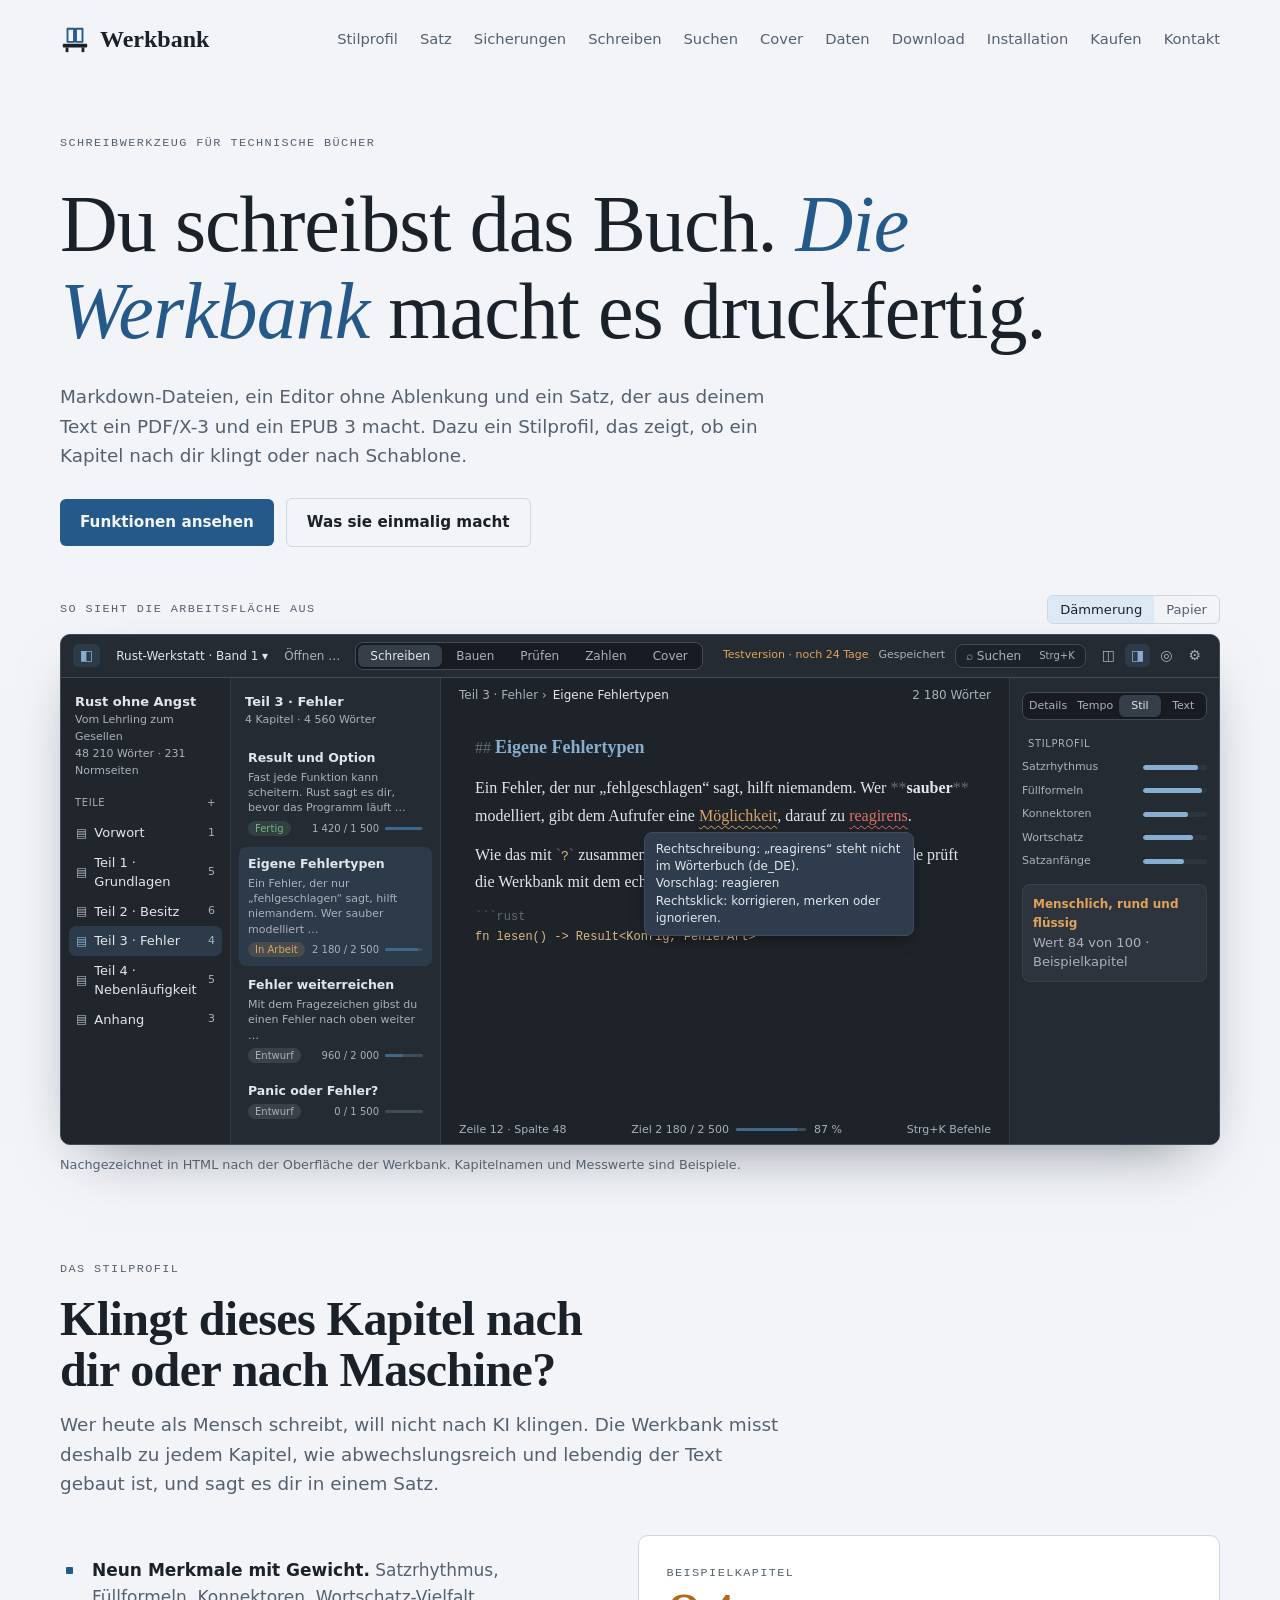
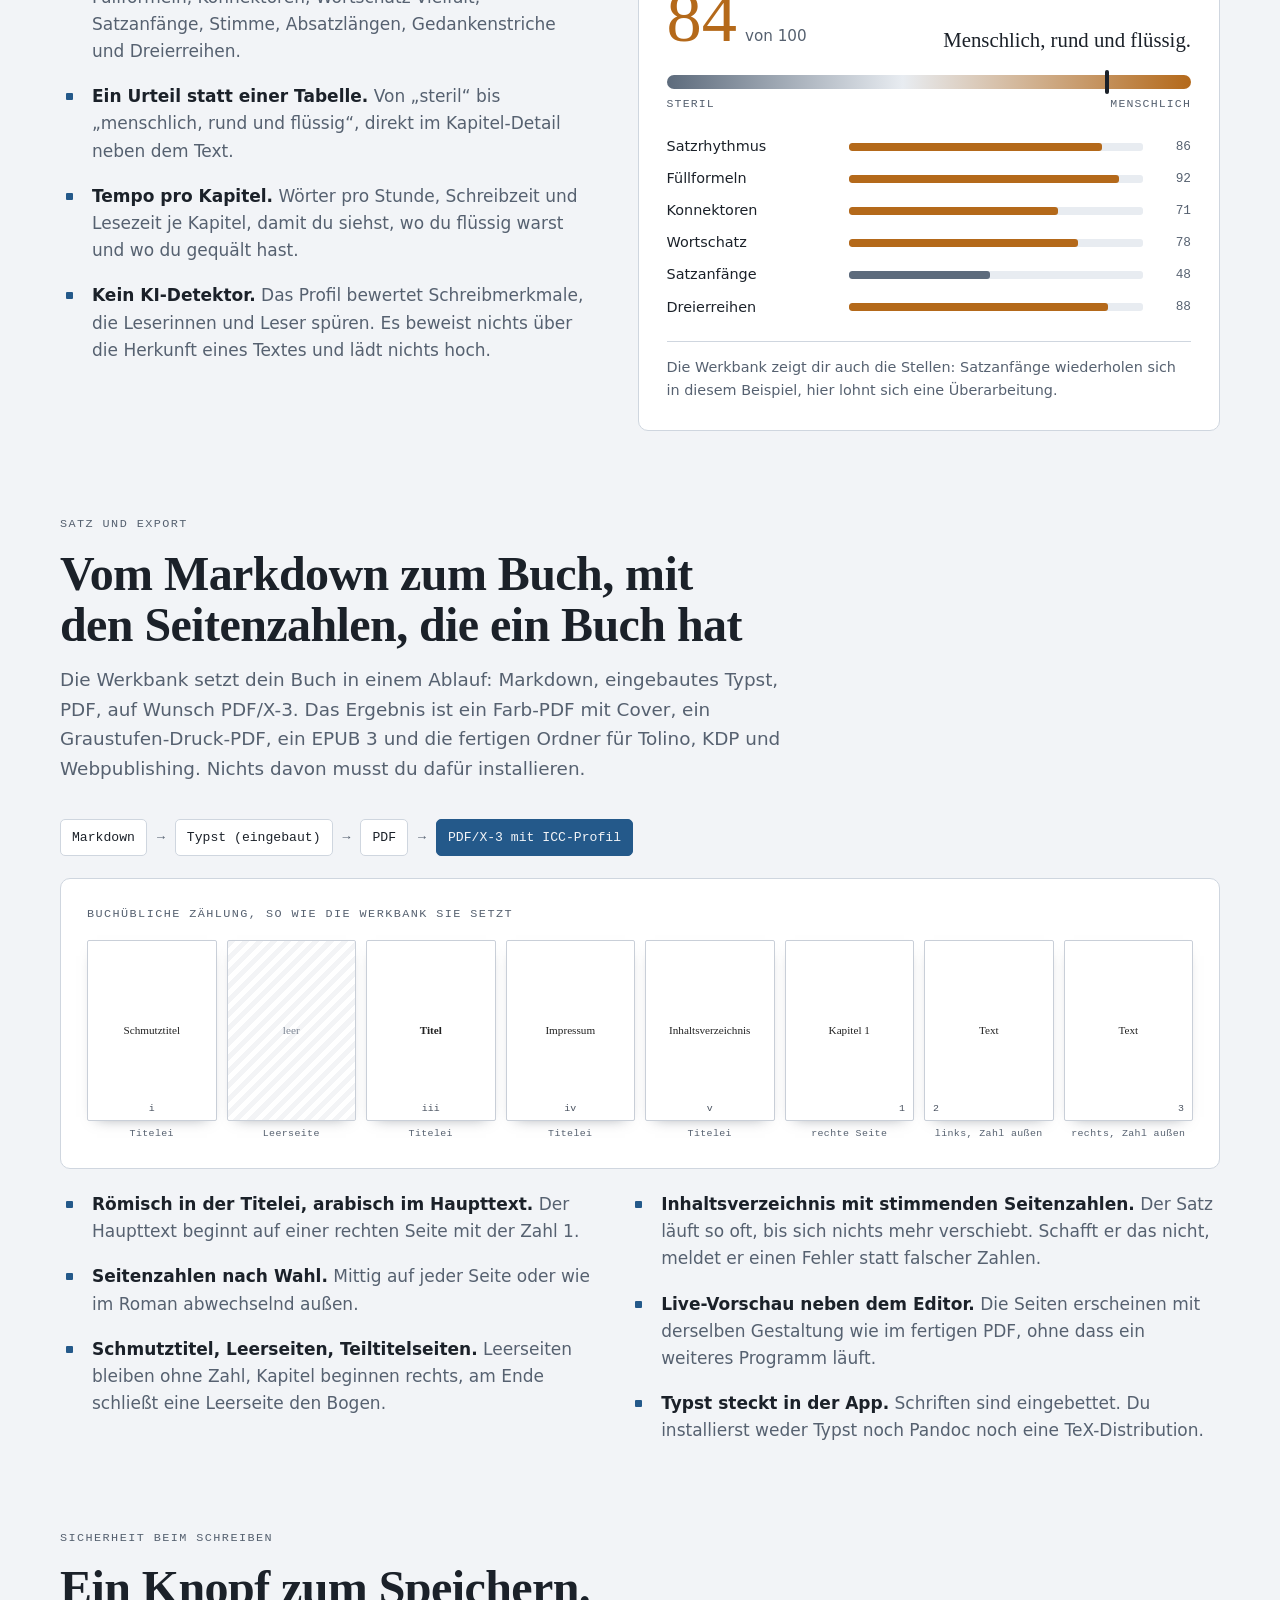
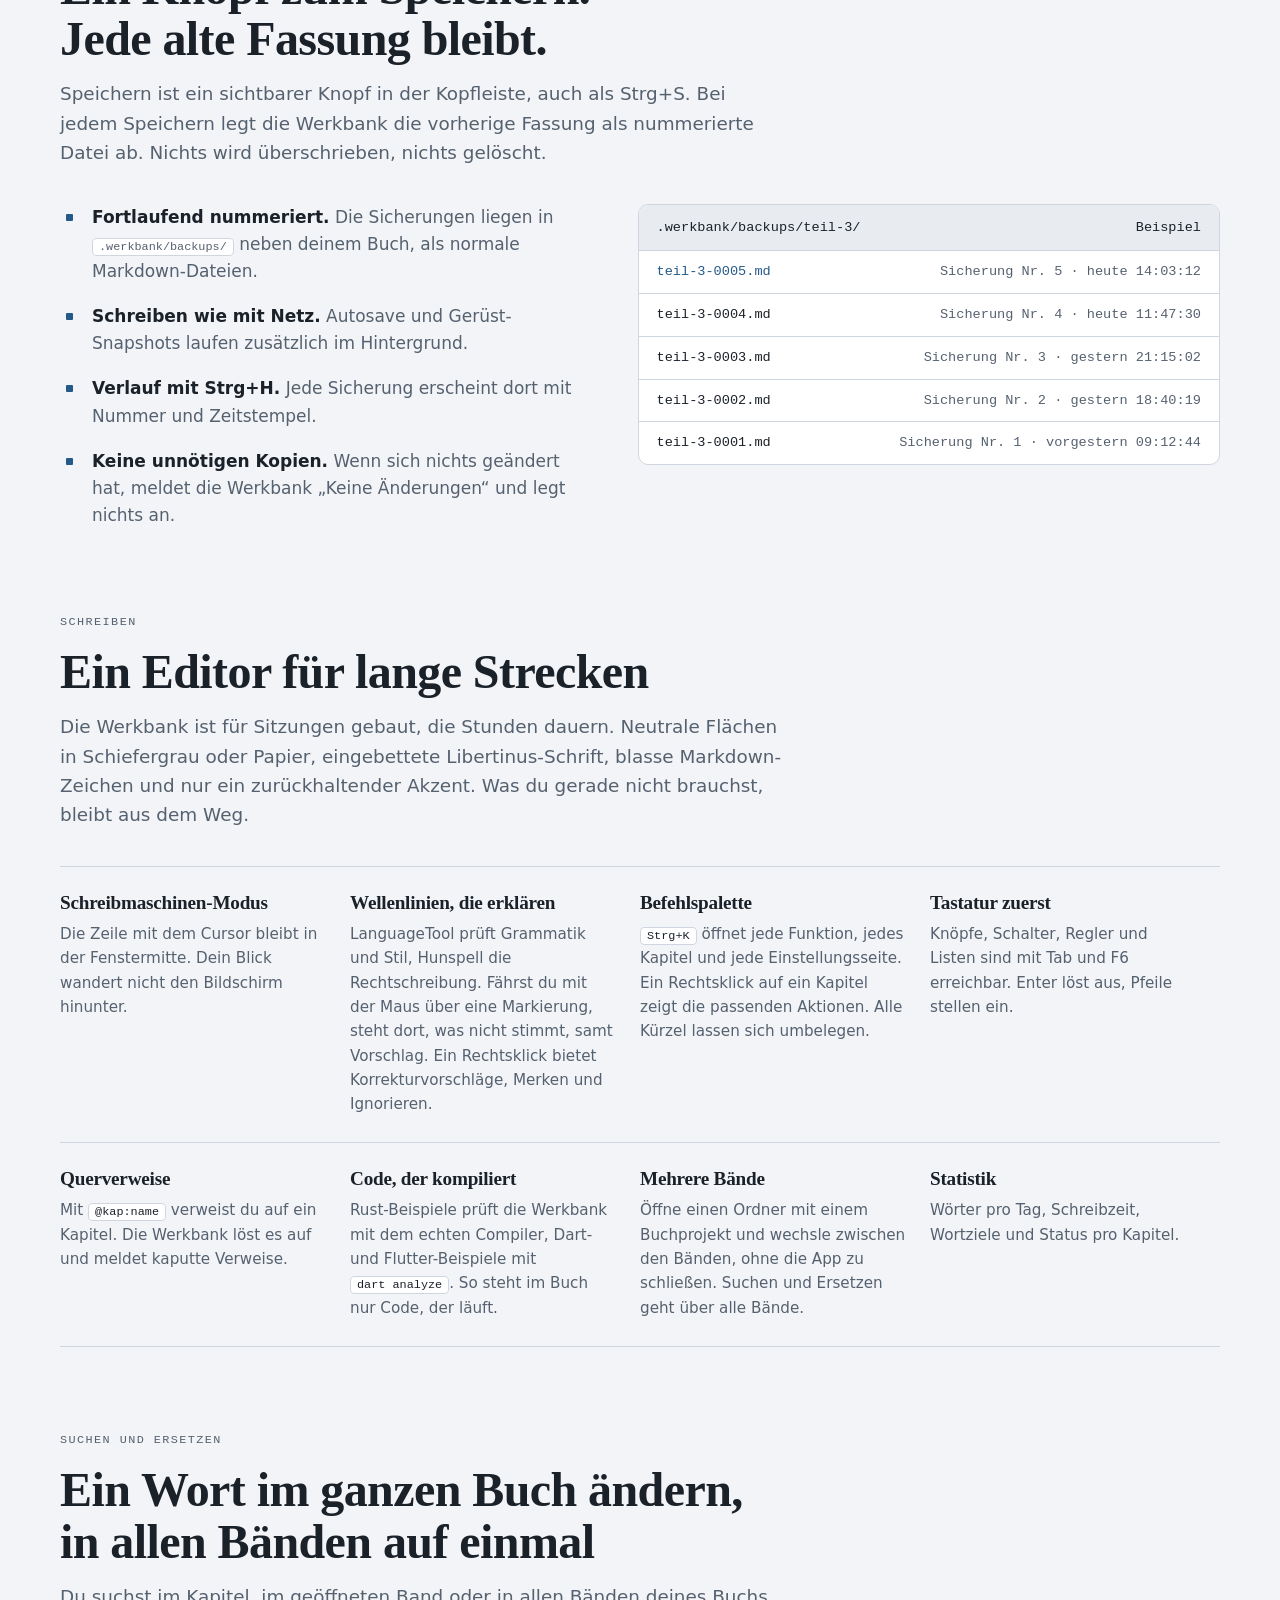
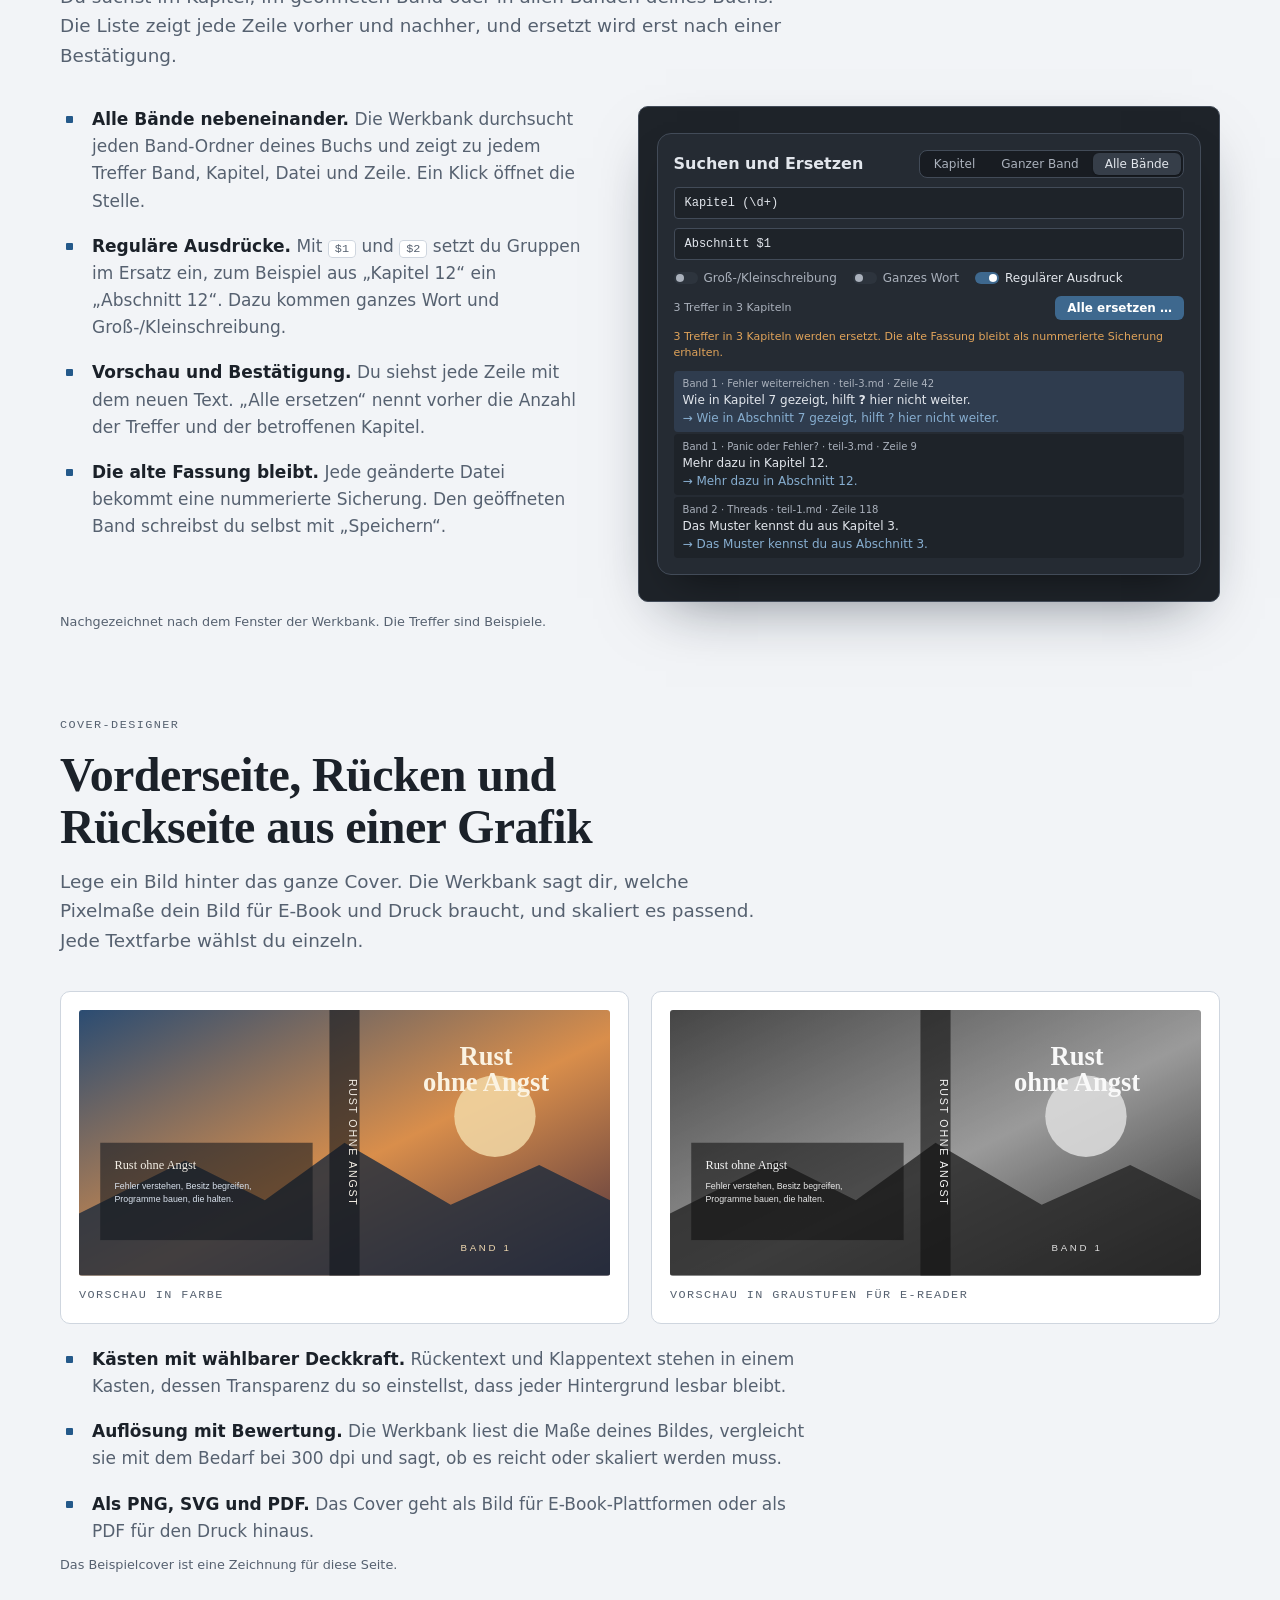
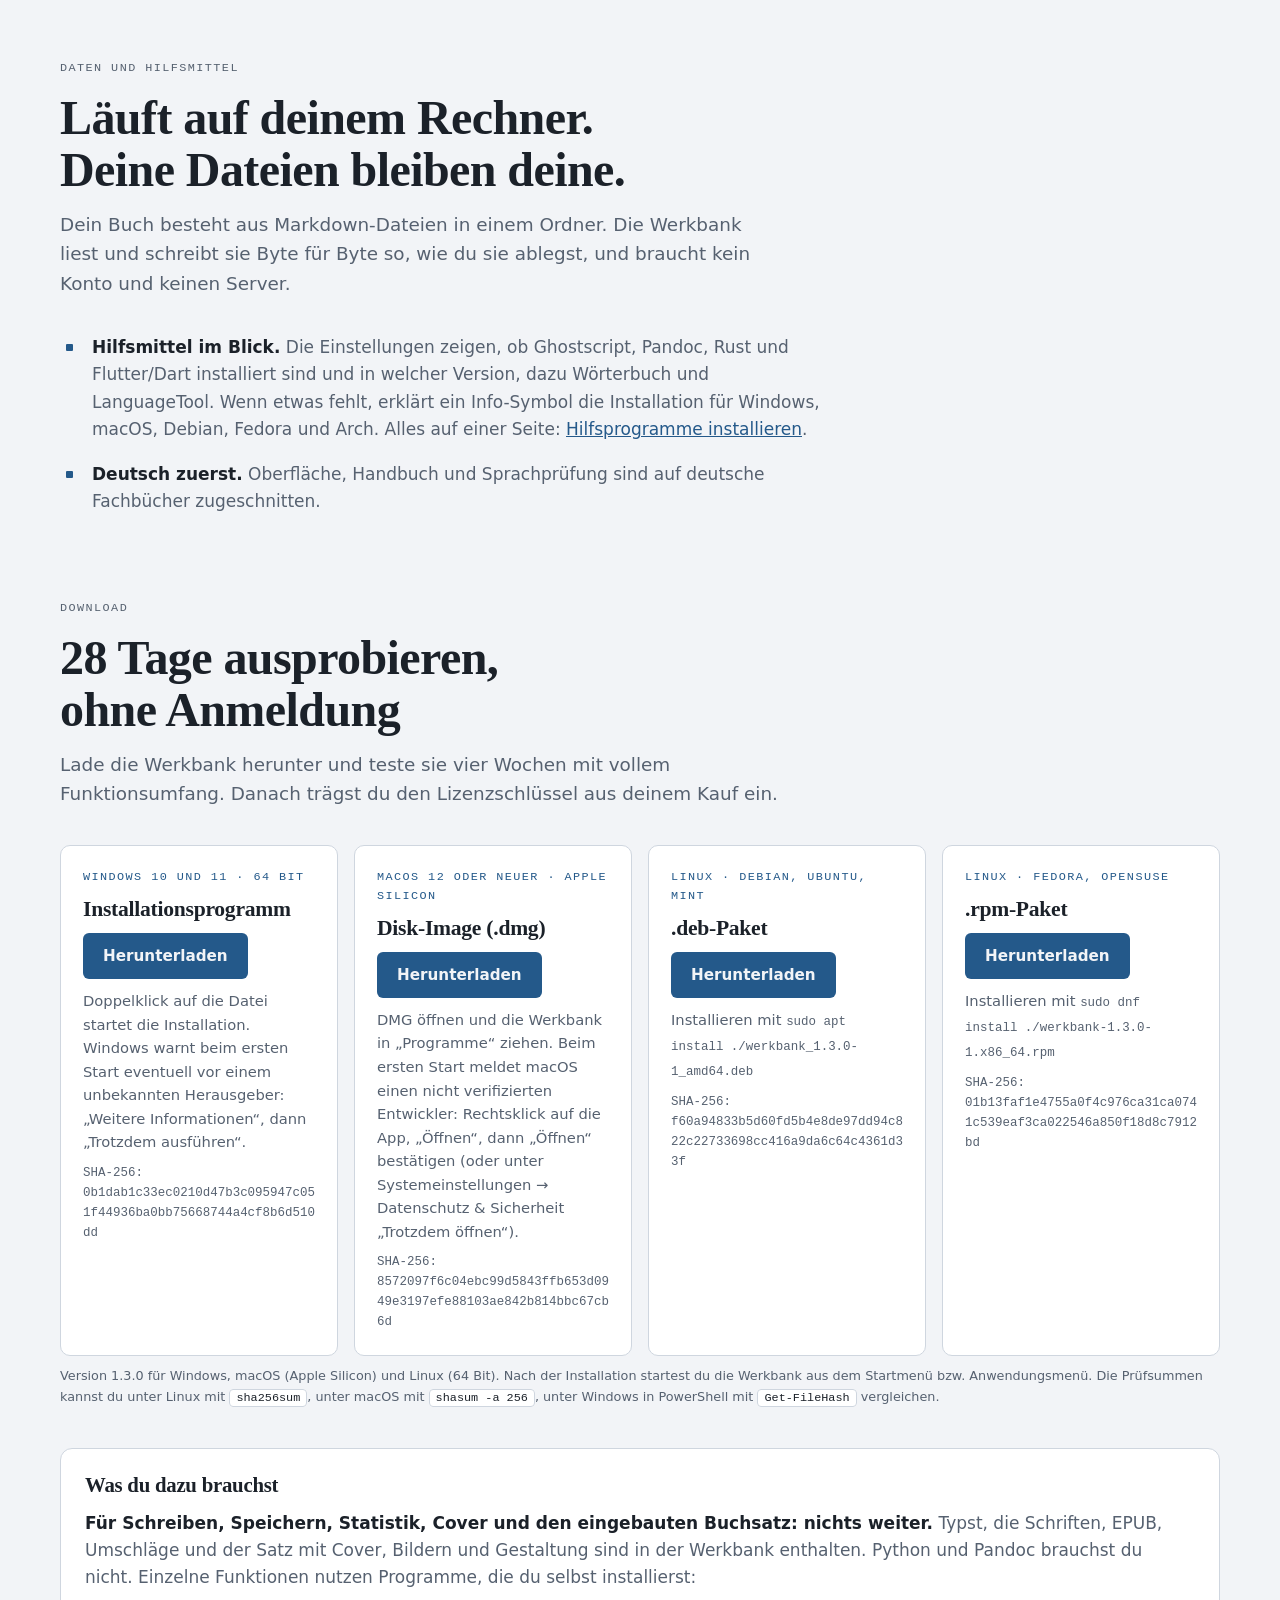
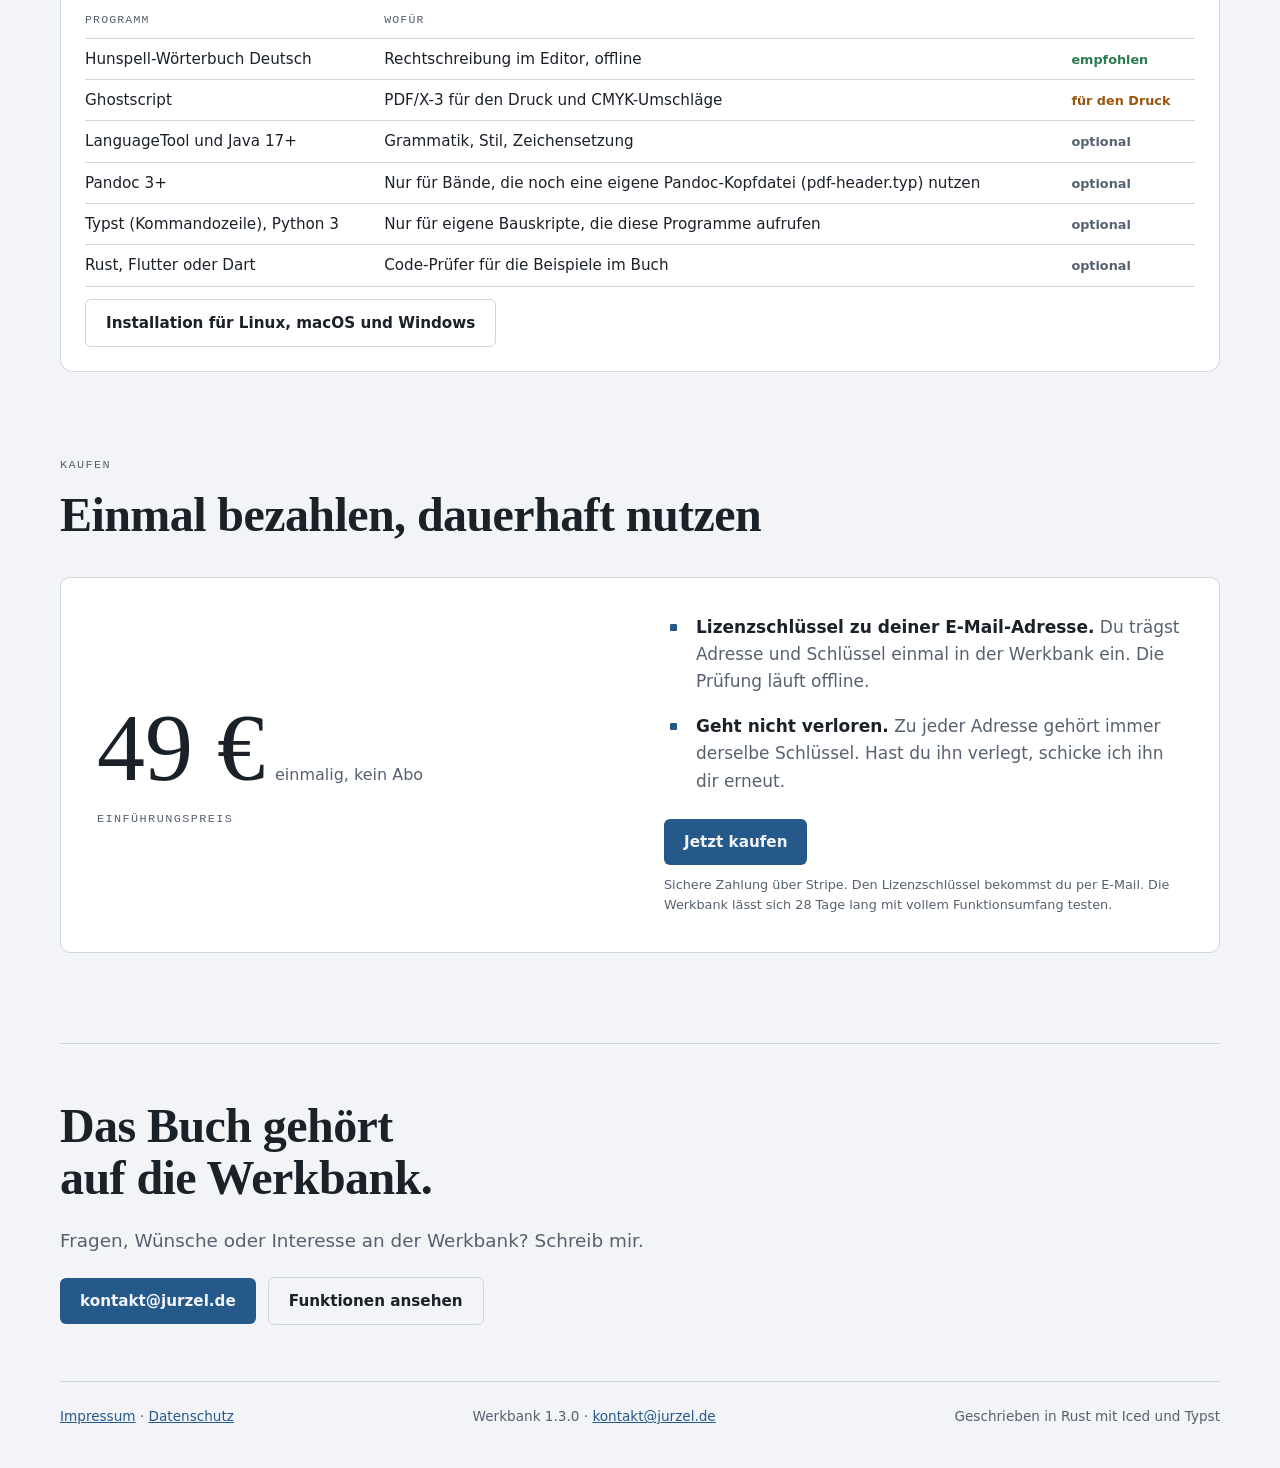
==== commit 35bc6e4d: "final update for 1.3" ====
--- a/werkstatt-web/index.html
+++ b/werkstatt-web/index.html
@@ -445,11 +445,11 @@
     <div class="kopf-abschnitt">
       <p class="marke">Satz und Export</p>
       <h2>Vom Markdown zum Buch, mit den Seitenzahlen, die ein Buch hat</h2>
-      <p class="lead">Die Werkbank setzt dein Buch über denselben Weg, den ein Verlag nimmt: Markdown, Pandoc, Typst, PDF/X-3. Das Ergebnis ist ein Druck-PDF, ein Lese-PDF und ein EPUB 3.</p>
+      <p class="lead">Die Werkbank setzt dein Buch in einem Ablauf: Markdown, eingebautes Typst, PDF, auf Wunsch PDF/X-3. Das Ergebnis ist ein Farb-PDF mit Cover, ein Graustufen-Druck-PDF, ein EPUB 3 und die fertigen Ordner für Tolino, KDP und Webpublishing. Nichts davon musst du dafür installieren.</p>
     </div>
     <div class="heft">
       <div class="kette" aria-label="Weg vom Text zur Druckdatei">
-        <span>Markdown</span><i>→</i><span>Pandoc</span><i>→</i><span>Typst</span><i>→</i><span>PDF</span><i>→</i><span class="ziel">PDF/X-3 mit ICC-Profil</span>
+        <span>Markdown</span><i>→</i><span>Typst (eingebaut)</span><i>→</i><span>PDF</span><i>→</i><span class="ziel">PDF/X-3 mit ICC-Profil</span>
       </div>
       <div class="flaeche">
         <p class="marke" style="margin-bottom:16px">Buchübliche Zählung, so wie die Werkbank sie setzt</p>
@@ -472,8 +472,8 @@
         </ul>
         <ul class="liste" style="margin:0">
           <li><div><b>Inhaltsverzeichnis mit stimmenden Seitenzahlen.</b> <span>Der Satz läuft so oft, bis sich nichts mehr verschiebt. Schafft er das nicht, meldet er einen Fehler statt falscher Zahlen.</span></div></li>
-          <li><div><b>Live-Vorschau neben dem Editor.</b> <span>Die Seiten erscheinen auf demselben Weg wie im fertigen PDF. Ohne Pandoc setzt die Werkbank mit ihrem eingebauten Satz.</span></div></li>
-          <li><div><b>Typst steckt in der App.</b> <span>Schriften sind eingebettet. Du installierst keine TeX-Distribution.</span></div></li>
+          <li><div><b>Live-Vorschau neben dem Editor.</b> <span>Die Seiten erscheinen mit derselben Gestaltung wie im fertigen PDF, ohne dass ein weiteres Programm läuft.</span></div></li>
+          <li><div><b>Typst steckt in der App.</b> <span>Schriften sind eingebettet. Du installierst weder Typst noch Pandoc noch eine TeX-Distribution.</span></div></li>
         </ul>
       </div>
     </div>
@@ -617,7 +617,7 @@
       <p class="lead">Dein Buch besteht aus Markdown-Dateien in einem Ordner. Die Werkbank liest und schreibt sie Byte für Byte so, wie du sie ablegst, und braucht kein Konto und keinen Server.</p>
     </div>
     <ul class="liste" style="max-width:760px">
-      <li><div><b>Hilfsmittel im Blick.</b> <span>Die Einstellungen zeigen, ob Pandoc, Ghostscript, Rust und Flutter/Dart installiert sind und in welcher Version, dazu Wörterbuch und LanguageTool. Wenn etwas fehlt, erklärt ein Info-Symbol die Installation für Windows, macOS, Debian, Fedora und Arch. Alles auf einer Seite: <a href="installation.html">Hilfsprogramme installieren</a>.</span></div></li>
+      <li><div><b>Hilfsmittel im Blick.</b> <span>Die Einstellungen zeigen, ob Ghostscript, Pandoc, Rust und Flutter/Dart installiert sind und in welcher Version, dazu Wörterbuch und LanguageTool. Wenn etwas fehlt, erklärt ein Info-Symbol die Installation für Windows, macOS, Debian, Fedora und Arch. Alles auf einer Seite: <a href="installation.html">Hilfsprogramme installieren</a>.</span></div></li>
       <li><div><b>Deutsch zuerst.</b> <span>Oberfläche, Handbuch und Sprachprüfung sind auf deutsche Fachbücher zugeschnitten.</span></div></li>
     </ul>
   </section>
@@ -630,33 +630,47 @@
     </div>
     <div class="downloads">
       <div class="download">
+        <span class="marke">Windows 10 und 11 · 64 Bit</span>
+        <h3>Installationsprogramm</h3>
+        <a class="knopf" href="downloads/Werkbank-1.3.0-Setup.exe" download>Herunterladen</a>
+        <p>Doppelklick auf die Datei startet die Installation. Windows warnt beim ersten Start eventuell vor einem unbekannten Herausgeber: „Weitere Informationen“, dann „Trotzdem ausführen“.</p>
+        <code>SHA-256: 0b1dab1c33ec0210d47b3c095947c051f44936ba0bb75668744a4cf8b6d510dd</code>
+      </div>
+      <div class="download">
+        <span class="marke">macOS 12 oder neuer · Apple Silicon</span>
+        <h3>Disk-Image (.dmg)</h3>
+        <a class="knopf" href="downloads/Werkbank-1.3.0-macOS-arm64.dmg" download>Herunterladen</a>
+        <p>DMG öffnen und die Werkbank in „Programme“ ziehen. Beim ersten Start meldet macOS einen nicht verifizierten Entwickler: Rechtsklick auf die App, „Öffnen“, dann „Öffnen“ bestätigen (oder unter Systemeinstellungen → Datenschutz &amp; Sicherheit „Trotzdem öffnen“).</p>
+        <code>SHA-256: 8572097f6c04ebc99d5843ffb653d0949e3197efe88103ae842b814bbc67cb6d</code>
+      </div>
+      <div class="download">
         <span class="marke">Linux · Debian, Ubuntu, Mint</span>
         <h3>.deb-Paket</h3>
-        <a class="knopf" href="downloads/werkbank_1.2.2-1_amd64.deb" download>Herunterladen</a>
-        <p>Installieren mit <code>sudo apt install ./werkbank_1.2.2-1_amd64.deb</code></p>
-        <code>SHA-256: 67b8a07f9fd3ef193e62e3c1537d53eec6f873d0e8143e87ad592ffdee2f405e</code>
+        <a class="knopf" href="downloads/werkbank_1.3.0-1_amd64.deb" download>Herunterladen</a>
+        <p>Installieren mit <code>sudo apt install ./werkbank_1.3.0-1_amd64.deb</code></p>
+        <code>SHA-256: f60a94833b5d60fd5b4e8de97dd94c822c22733698cc416a9da6c64c4361d33f</code>
       </div>
       <div class="download">
         <span class="marke">Linux · Fedora, openSUSE</span>
         <h3>.rpm-Paket</h3>
-        <a class="knopf" href="downloads/werkbank-1.2.2-1.x86_64.rpm" download>Herunterladen</a>
-        <p>Installieren mit <code>sudo dnf install ./werkbank-1.2.2-1.x86_64.rpm</code></p>
-        <code>SHA-256: 6ddc52f5a7c51d0acb925384833b4f2801ef507037f49acbab7dd03e30d2695d</code>
-      </div>
-    </div>
-    <p class="bildnotiz">Version 1.2.2, zunächst nur für Linux (64 Bit). Windows und macOS folgen. Nach der Installation startest du die Werkbank aus dem Anwendungsmenü. Die Prüfsummen kannst du mit <span class="tastatur">sha256sum</span> vergleichen.</p>
+        <a class="knopf" href="downloads/werkbank-1.3.0-1.x86_64.rpm" download>Herunterladen</a>
+        <p>Installieren mit <code>sudo dnf install ./werkbank-1.3.0-1.x86_64.rpm</code></p>
+        <code>SHA-256: 01b13faf1e4755a0f4c976ca31ca0741c539eaf3ca022546a850f18d8c7912bd</code>
+      </div>
+    </div>
+    <p class="bildnotiz">Version 1.3.0 für Windows, macOS (Apple Silicon) und Linux (64 Bit). Nach der Installation startest du die Werkbank aus dem Startmenü bzw. Anwendungsmenü. Die Prüfsummen kannst du unter Linux mit <span class="tastatur">sha256sum</span>, unter macOS mit <span class="tastatur">shasum -a 256</span>, unter Windows in PowerShell mit <span class="tastatur">Get-FileHash</span> vergleichen.</p>
 
     <div class="brauchst" id="werkzeuge">
       <h3>Was du dazu brauchst</h3>
-      <p><b>Für Schreiben, Speichern, Statistik, Cover und den eingebauten Buchsatz: nichts weiter.</b> Typst und die Schriften sind in der Werkbank enthalten. Einzelne Funktionen nutzen Programme, die du selbst installierst:</p>
+      <p><b>Für Schreiben, Speichern, Statistik, Cover und den eingebauten Buchsatz: nichts weiter.</b> Typst, die Schriften, EPUB, Umschläge und der Satz mit Cover, Bildern und Gestaltung sind in der Werkbank enthalten. Python und Pandoc brauchst du nicht. Einzelne Funktionen nutzen Programme, die du selbst installierst:</p>
       <table class="werkzeug-tabelle">
         <thead><tr><th>Programm</th><th>Wofür</th><th></th></tr></thead>
         <tbody>
           <tr><td>Hunspell-Wörterbuch Deutsch</td><td>Rechtschreibung im Editor, offline</td><td><span class="stufe ja">empfohlen</span></td></tr>
-          <tr><td>Ghostscript</td><td>Druckdatei als PDF/X-3</td><td><span class="stufe druck">für den Druck</span></td></tr>
+          <tr><td>Ghostscript</td><td>PDF/X-3 für den Druck und CMYK-Umschläge</td><td><span class="stufe druck">für den Druck</span></td></tr>
           <tr><td>LanguageTool und Java 17+</td><td>Grammatik, Stil, Zeichensetzung</td><td><span class="stufe">optional</span></td></tr>
-          <tr><td>Pandoc 3+</td><td>Satzvorschau und Bauskripte bei Pandoc-Büchern</td><td><span class="stufe">optional</span></td></tr>
-          <tr><td>Typst, Python 3</td><td>Eigene Bauskripte im Bereich „Bauen“</td><td><span class="stufe">optional</span></td></tr>
+          <tr><td>Pandoc 3+</td><td>Nur für Bände, die noch eine eigene Pandoc-Kopfdatei (pdf-header.typ) nutzen</td><td><span class="stufe">optional</span></td></tr>
+          <tr><td>Typst (Kommandozeile), Python 3</td><td>Nur für eigene Bauskripte, die diese Programme aufrufen</td><td><span class="stufe">optional</span></td></tr>
           <tr><td>Rust, Flutter oder Dart</td><td>Code-Prüfer für die Beispiele im Buch</td><td><span class="stufe">optional</span></td></tr>
         </tbody>
       </table>
@@ -695,7 +709,7 @@
       <a class="knopf leise" href="#schreiben">Funktionen ansehen</a>
     </div>
   </div>
-  <footer class="fuss"><span><a href="impressum.html">Impressum</a> · <a href="datenschutz.html">Datenschutz</a></span><span>Werkbank 1.2.2 · <a href="mailto:kontakt@jurzel.de">kontakt@jurzel.de</a></span><span>Geschrieben in Rust mit Iced und Typst</span></footer>
+  <footer class="fuss"><span><a href="impressum.html">Impressum</a> · <a href="datenschutz.html">Datenschutz</a></span><span>Werkbank 1.3.0 · <a href="mailto:kontakt@jurzel.de">kontakt@jurzel.de</a></span><span>Geschrieben in Rust mit Iced und Typst</span></footer>
 </div>
 
 <script>
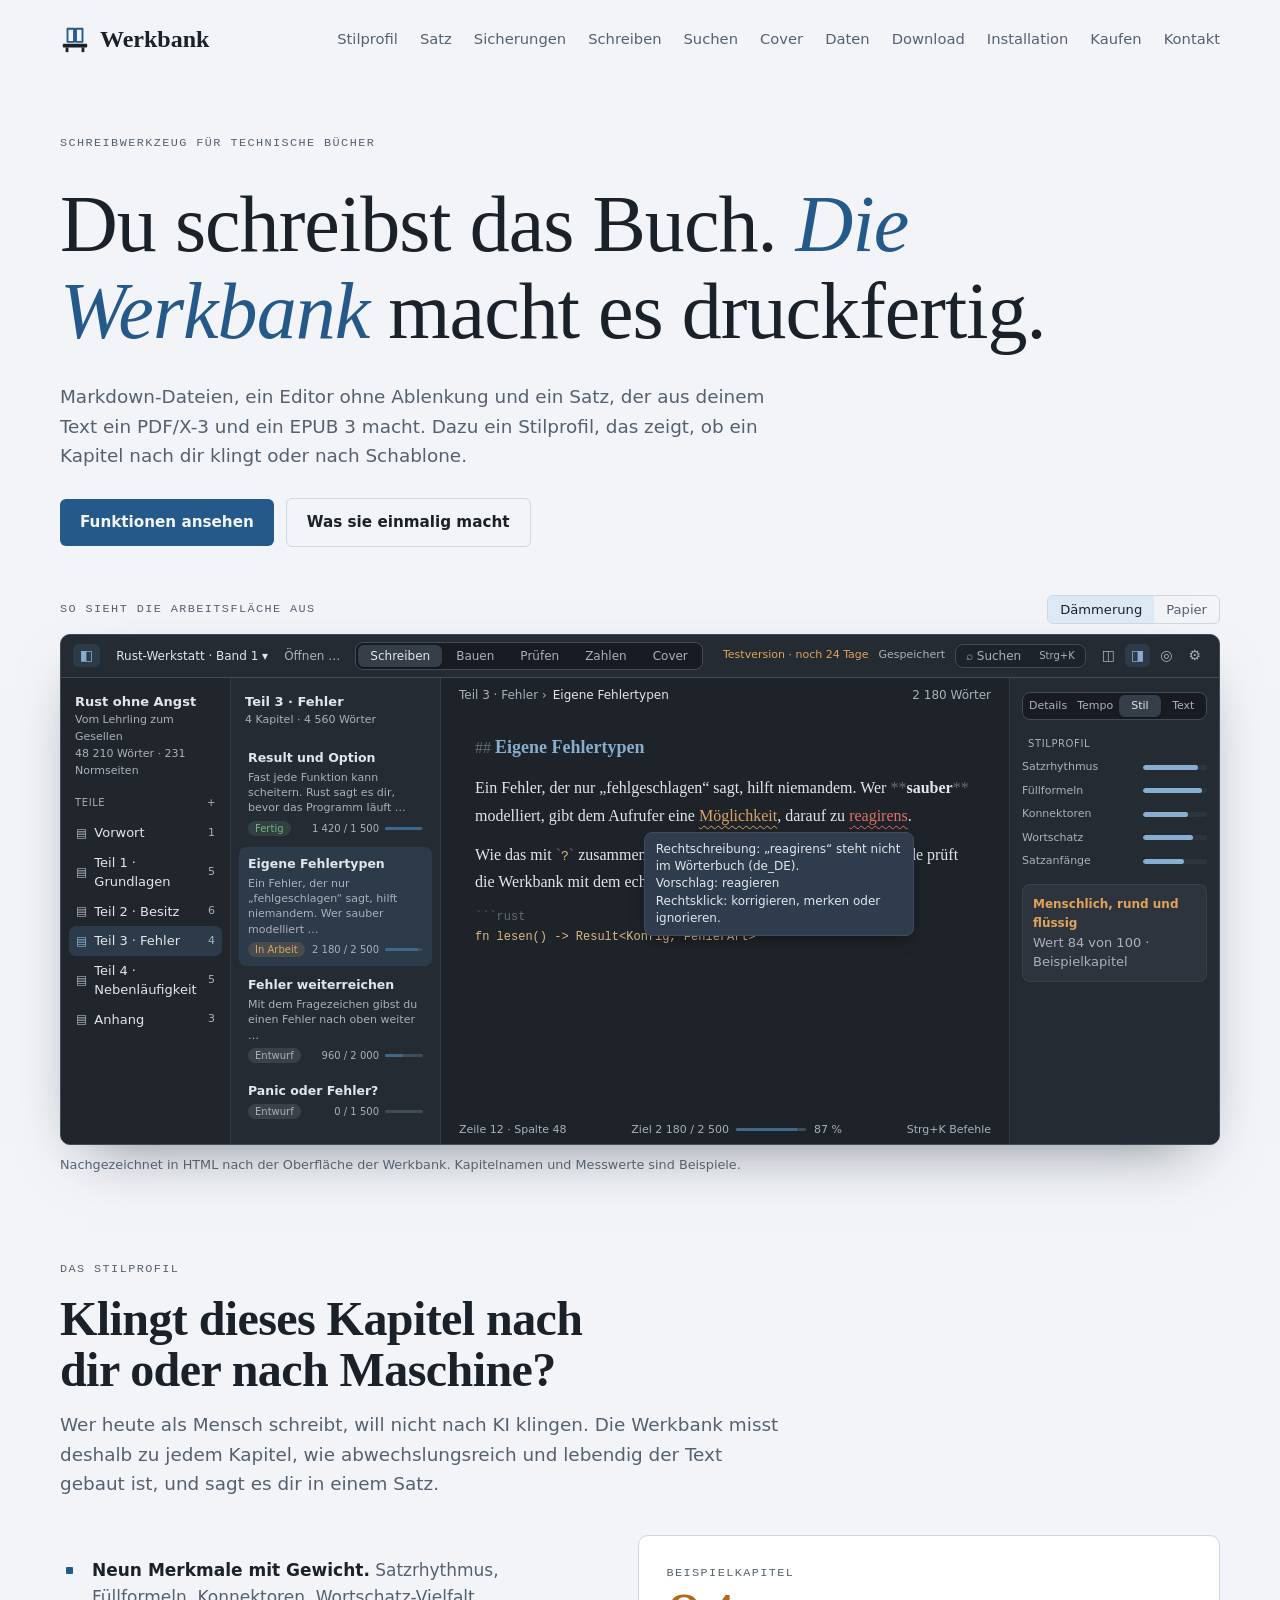
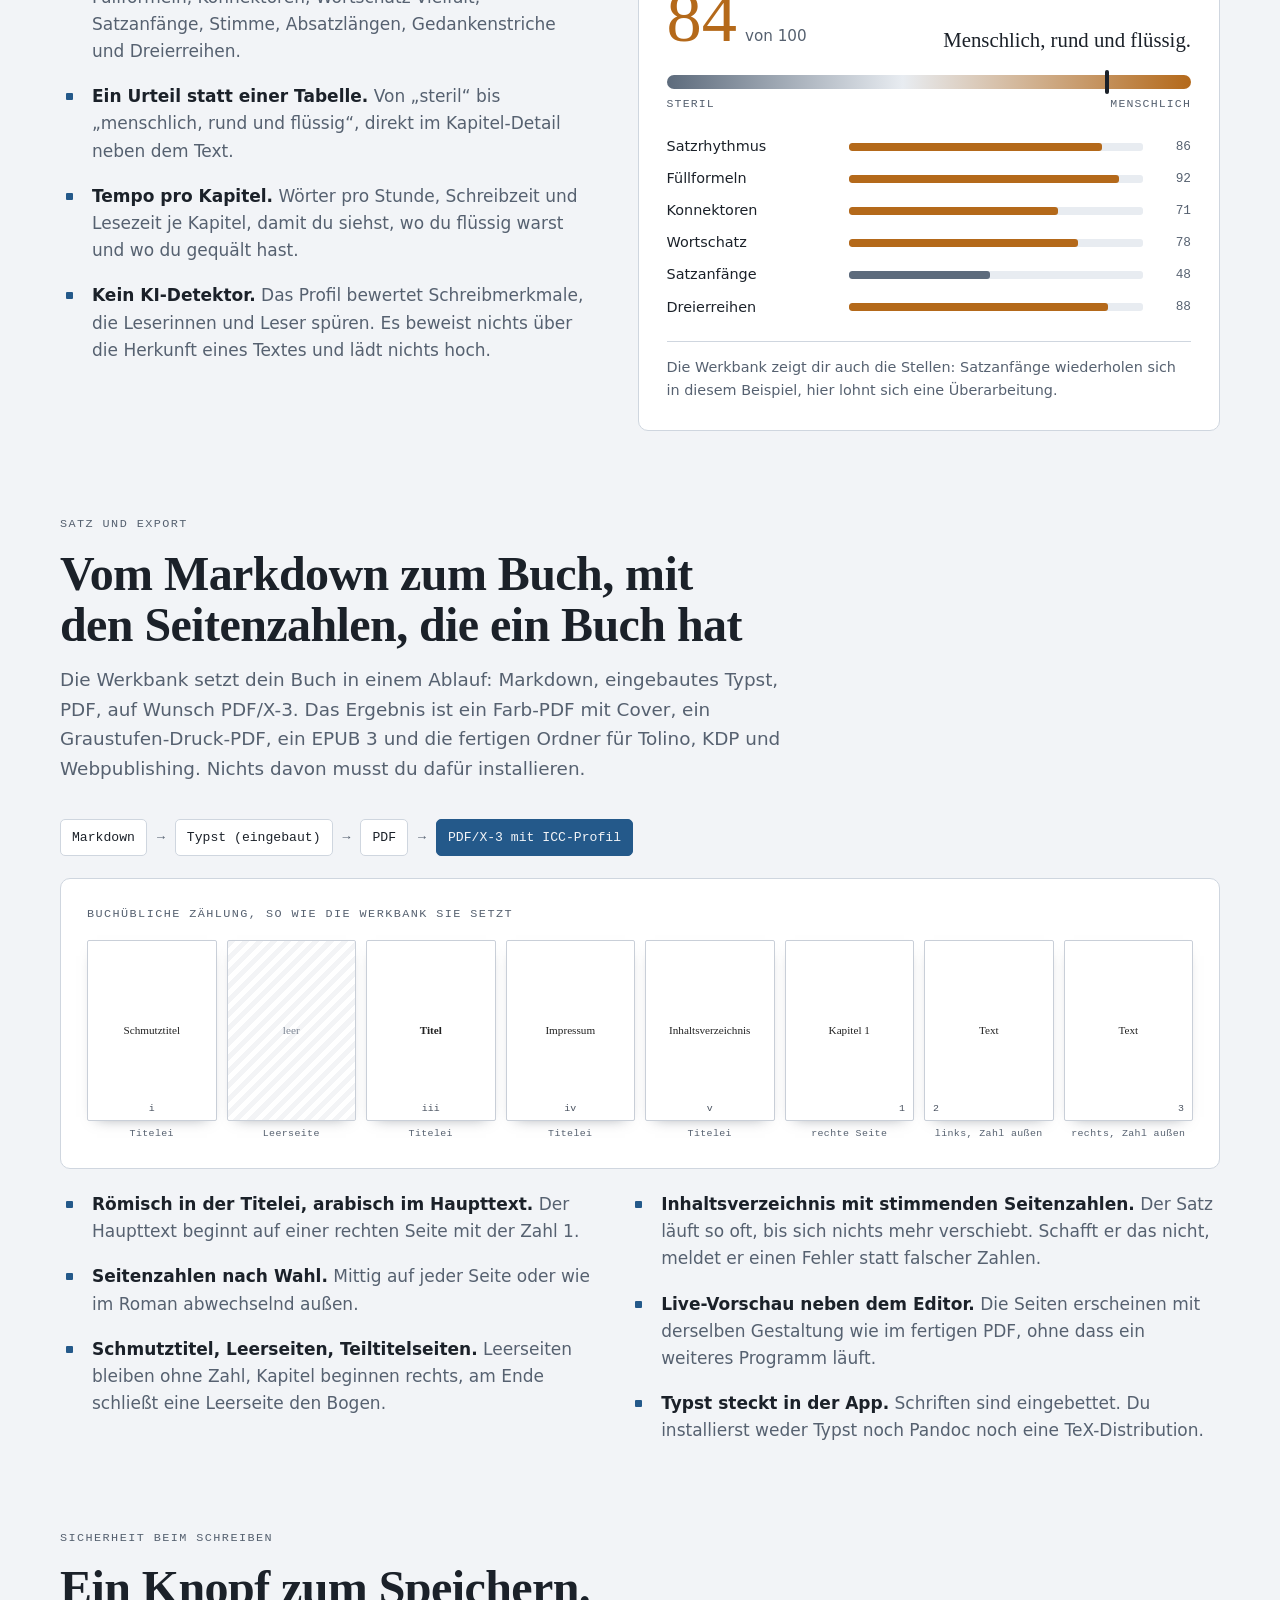
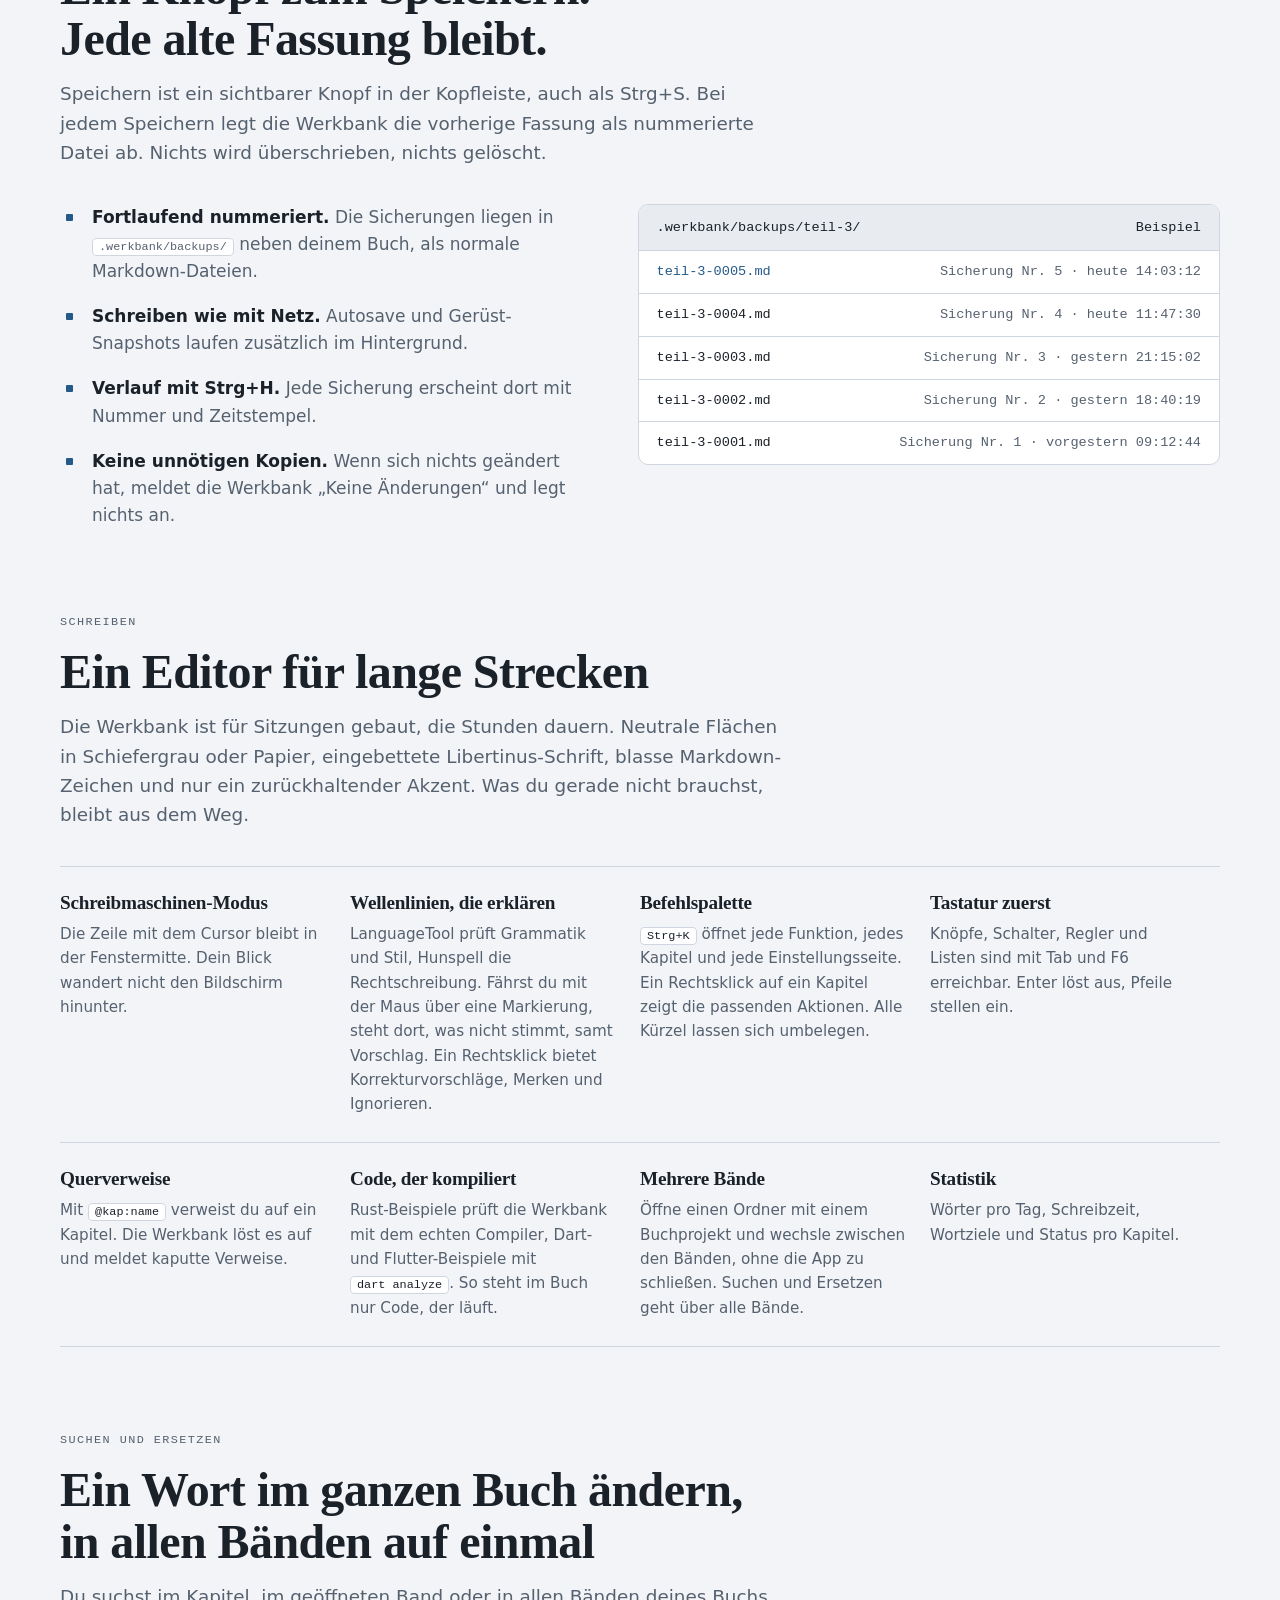
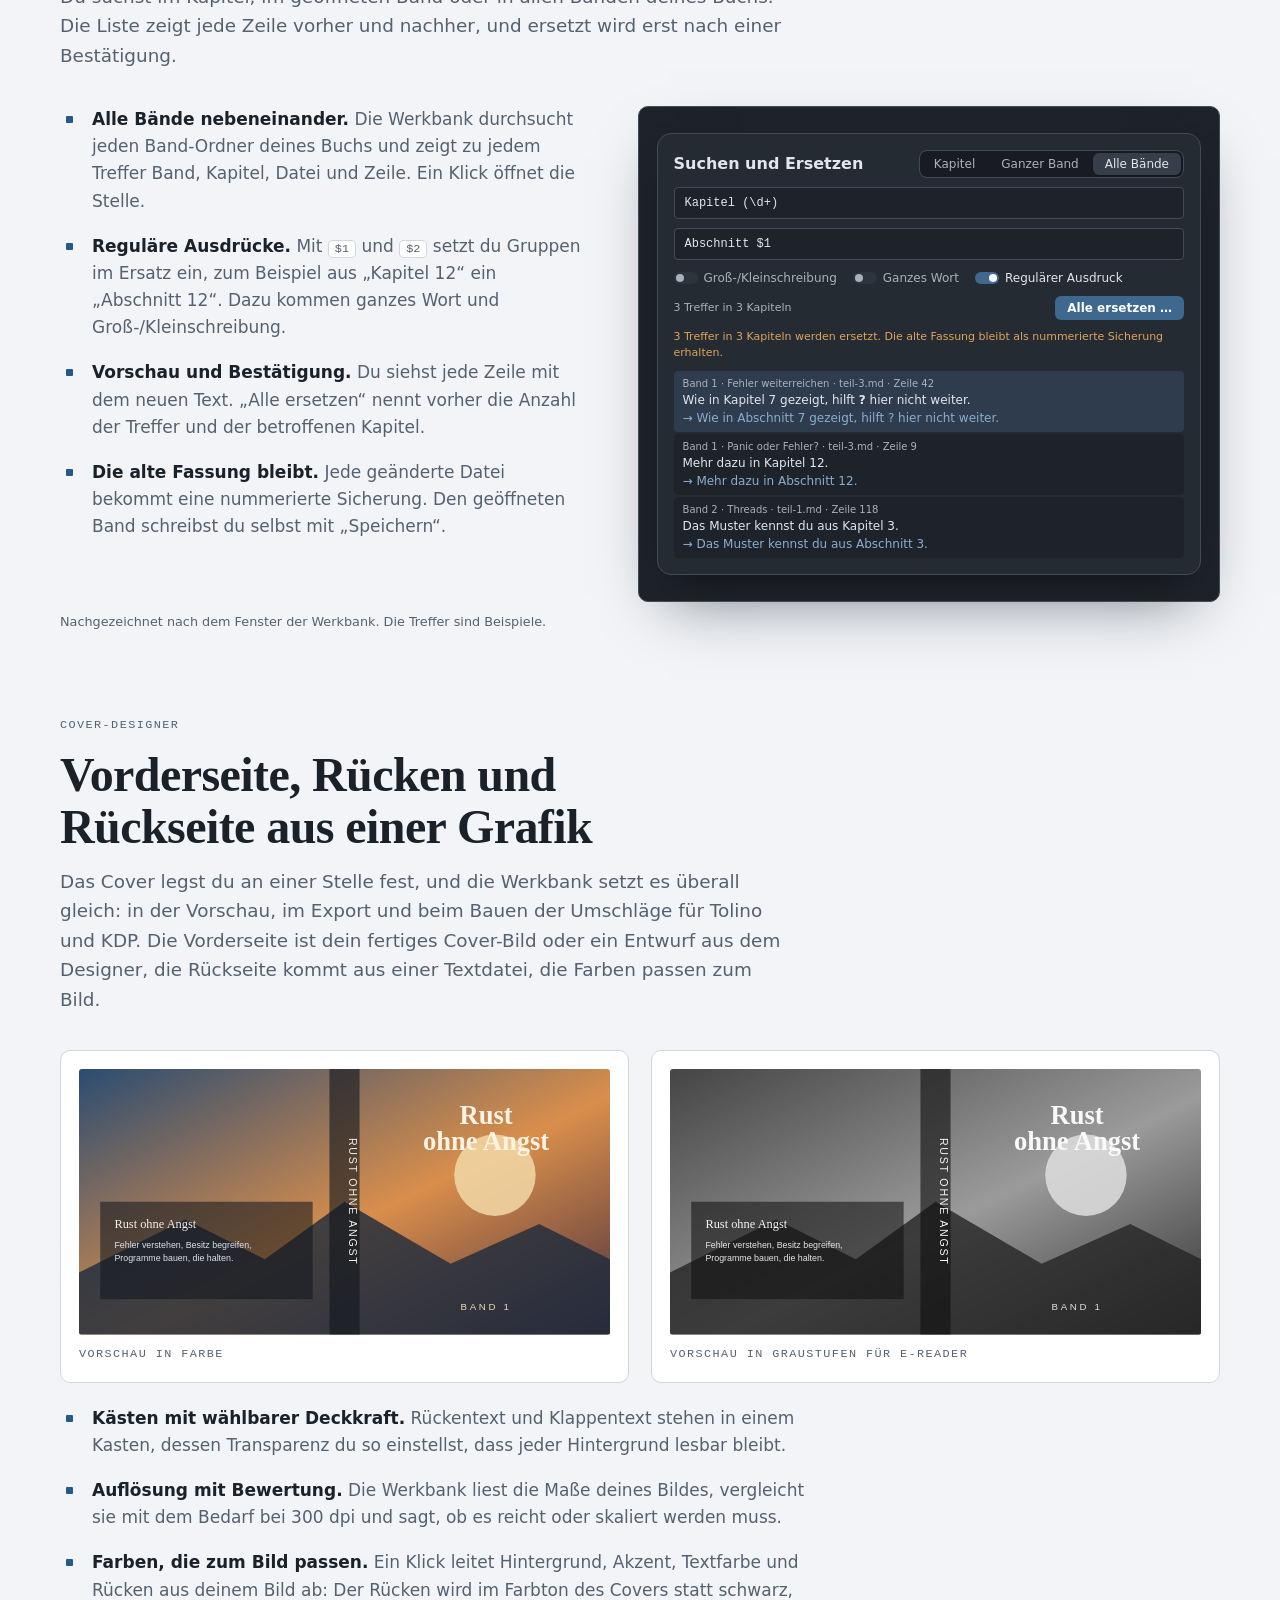
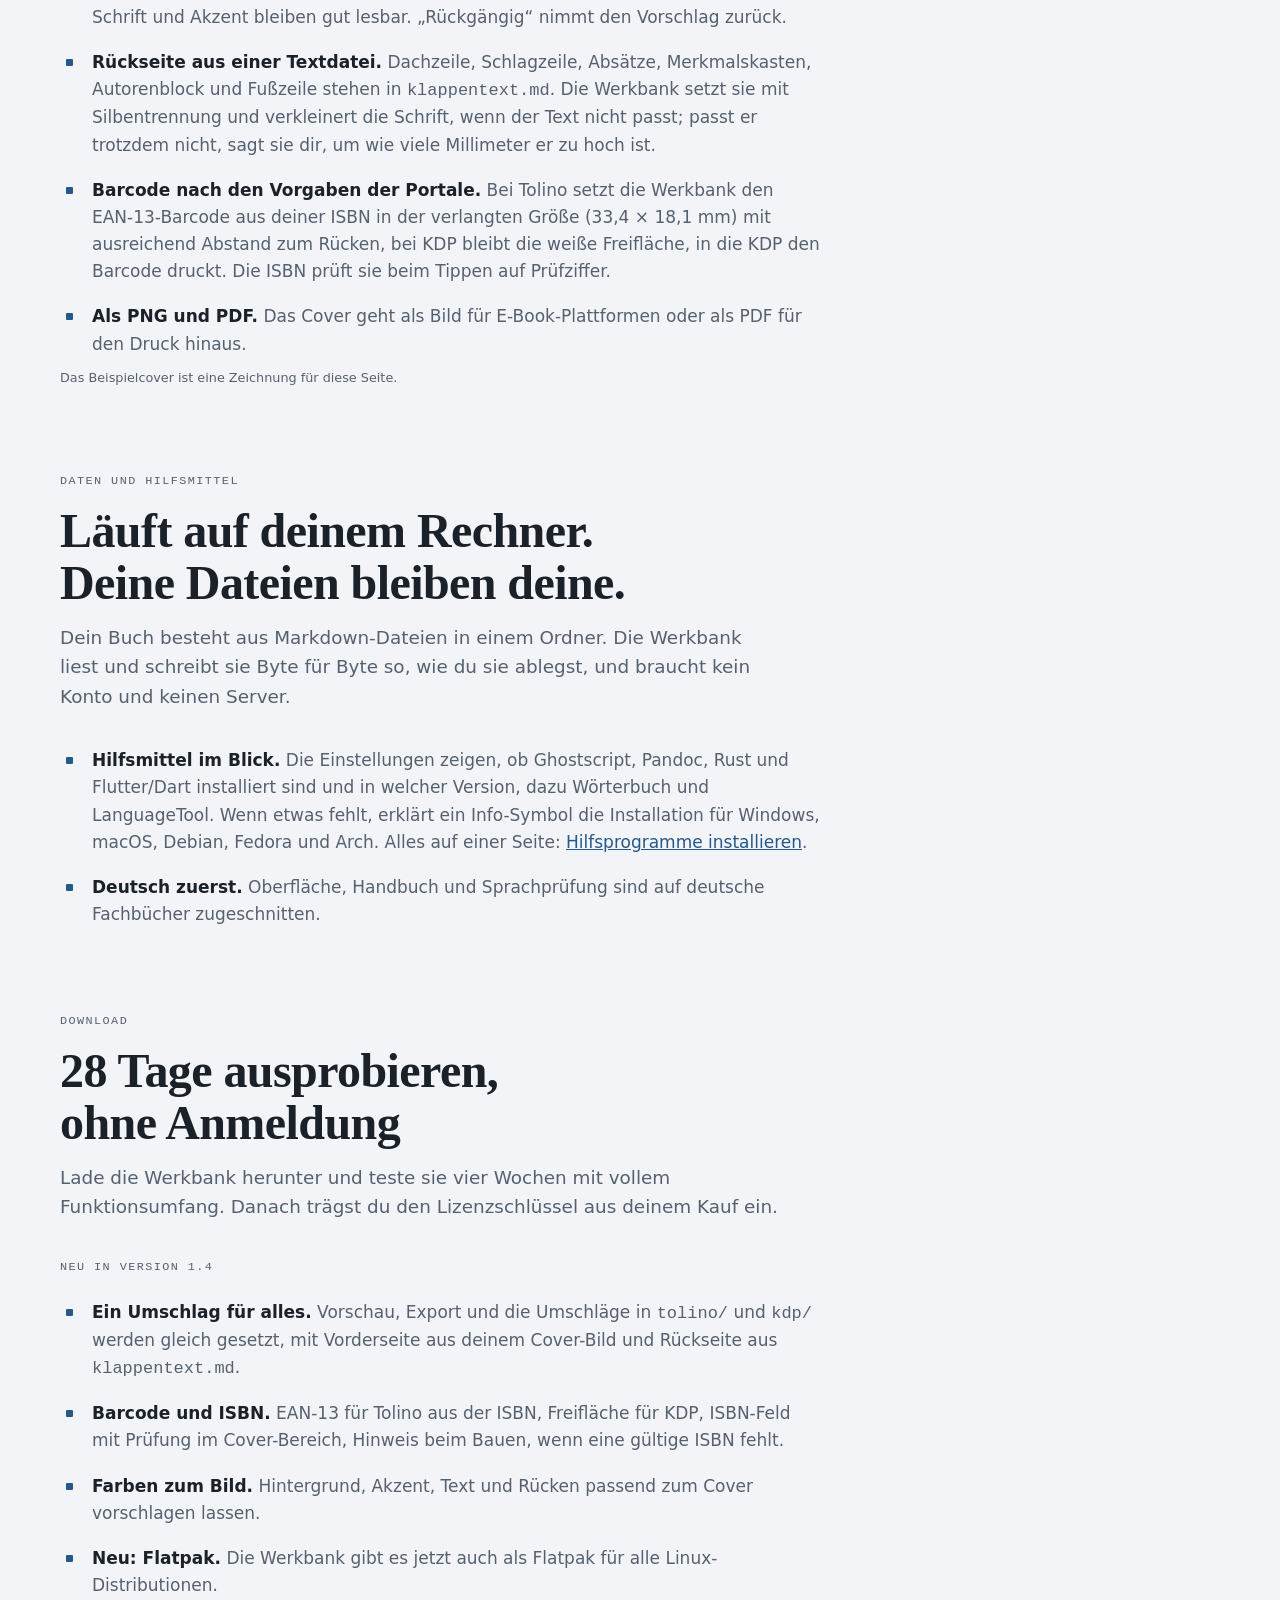
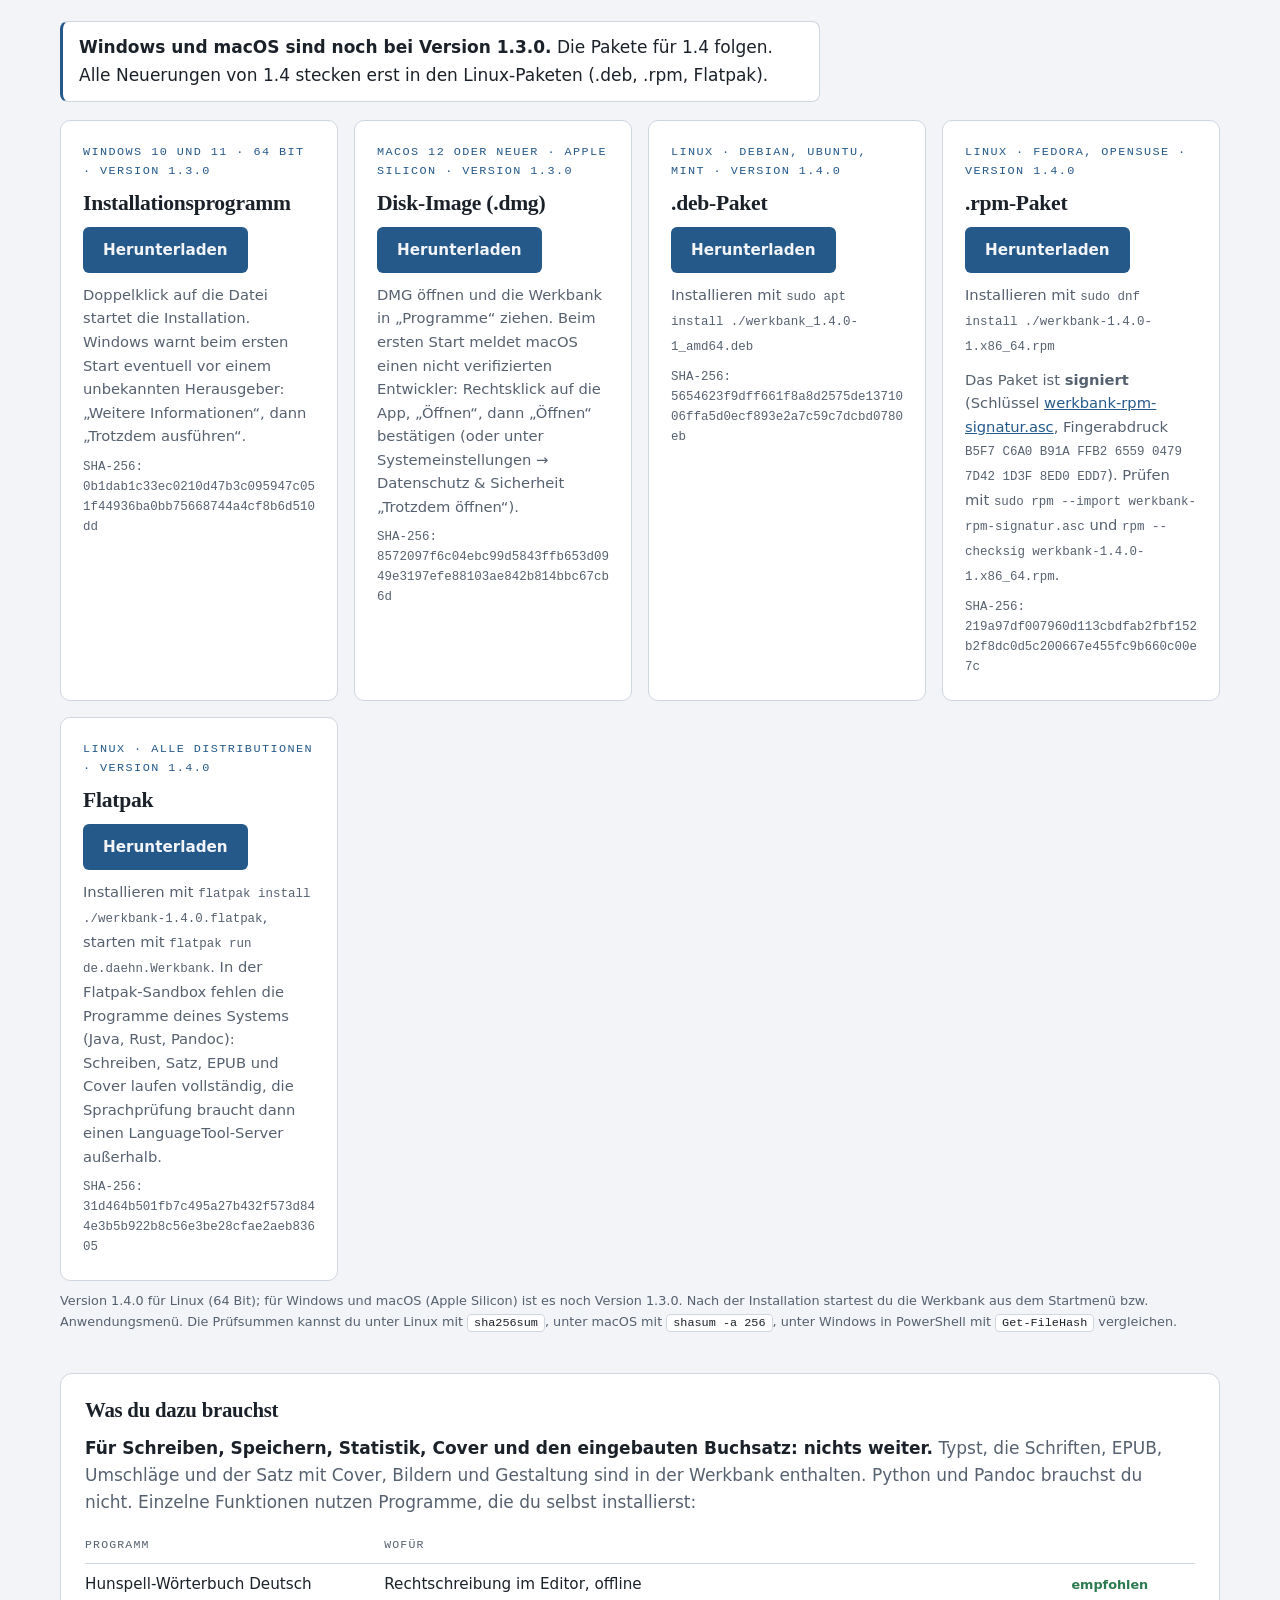
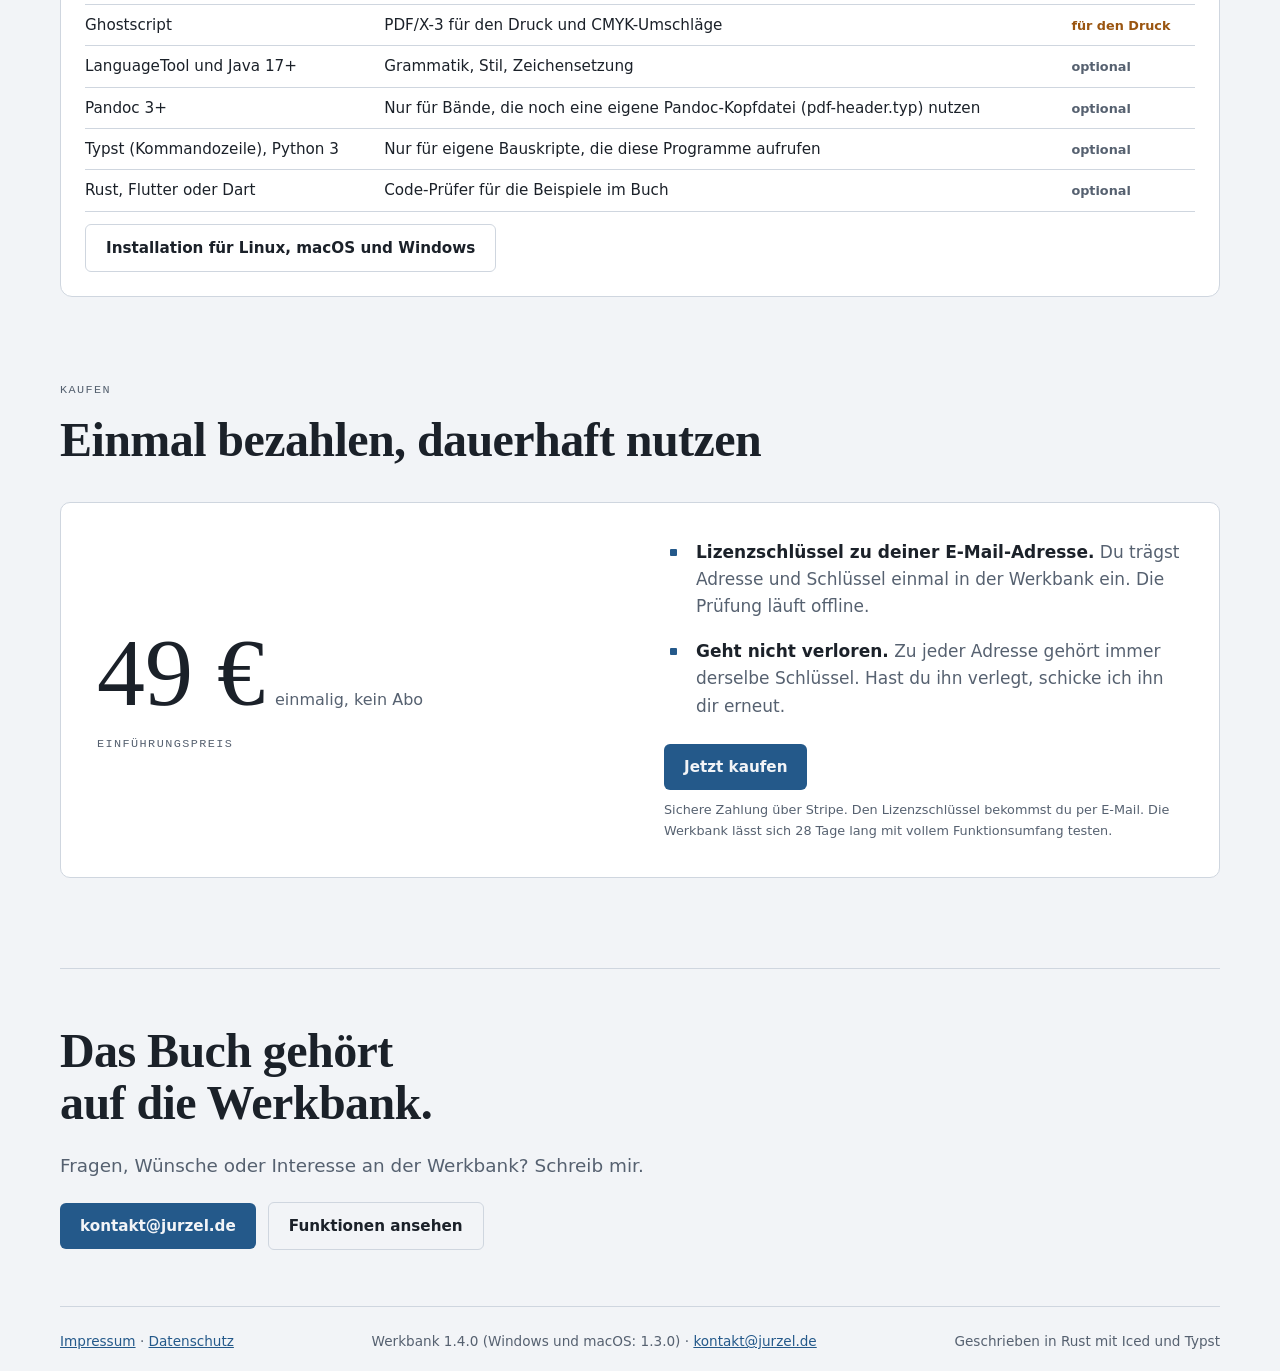
==== commit d3ba543f: "Version 1.4 ohne win und mac" ====
--- a/werkstatt-web/index.html
+++ b/werkstatt-web/index.html
@@ -561,7 +561,7 @@
     <div class="kopf-abschnitt">
       <p class="marke">Cover-Designer</p>
       <h2>Vorderseite, Rücken und Rückseite aus einer Grafik</h2>
-      <p class="lead">Lege ein Bild hinter das ganze Cover. Die Werkbank sagt dir, welche Pixelmaße dein Bild für E-Book und Druck braucht, und skaliert es passend. Jede Textfarbe wählst du einzeln.</p>
+      <p class="lead">Das Cover legst du an einer Stelle fest, und die Werkbank setzt es überall gleich: in der Vorschau, im Export und beim Bauen der Umschläge für Tolino und KDP. Die Vorderseite ist dein fertiges Cover-Bild oder ein Entwurf aus dem Designer, die Rückseite kommt aus einer Textdatei, die Farben passen zum Bild.</p>
     </div>
     <div class="umschlaege">
       <div class="umschlag">
@@ -605,7 +605,10 @@
     <ul class="liste" style="max-width:760px">
       <li><div><b>Kästen mit wählbarer Deckkraft.</b> <span>Rückentext und Klappentext stehen in einem Kasten, dessen Transparenz du so einstellst, dass jeder Hintergrund lesbar bleibt.</span></div></li>
       <li><div><b>Auflösung mit Bewertung.</b> <span>Die Werkbank liest die Maße deines Bildes, vergleicht sie mit dem Bedarf bei 300 dpi und sagt, ob es reicht oder skaliert werden muss.</span></div></li>
-      <li><div><b>Als PNG, SVG und PDF.</b> <span>Das Cover geht als Bild für E-Book-Plattformen oder als PDF für den Druck hinaus.</span></div></li>
+      <li><div><b>Farben, die zum Bild passen.</b> <span>Ein Klick leitet Hintergrund, Akzent, Textfarbe und Rücken aus deinem Bild ab: Der Rücken wird im Farbton des Covers statt schwarz, Schrift und Akzent bleiben gut lesbar. „Rückgängig“ nimmt den Vorschlag zurück.</span></div></li>
+      <li><div><b>Rückseite aus einer Textdatei.</b> <span>Dachzeile, Schlagzeile, Absätze, Merkmalskasten, Autorenblock und Fußzeile stehen in <code>klappentext.md</code>. Die Werkbank setzt sie mit Silbentrennung und verkleinert die Schrift, wenn der Text nicht passt; passt er trotzdem nicht, sagt sie dir, um wie viele Millimeter er zu hoch ist.</span></div></li>
+      <li><div><b>Barcode nach den Vorgaben der Portale.</b> <span>Bei Tolino setzt die Werkbank den EAN-13-Barcode aus deiner ISBN in der verlangten Größe (33,4 × 18,1 mm) mit ausreichend Abstand zum Rücken, bei KDP bleibt die weiße Freifläche, in die KDP den Barcode druckt. Die ISBN prüft sie beim Tippen auf Prüfziffer.</span></div></li>
+      <li><div><b>Als PNG und PDF.</b> <span>Das Cover geht als Bild für E-Book-Plattformen oder als PDF für den Druck hinaus.</span></div></li>
     </ul>
     <p class="bildnotiz">Das Beispielcover ist eine Zeichnung für diese Seite.</p>
   </section>
@@ -628,37 +631,55 @@
       <h2>28 Tage ausprobieren, ohne Anmeldung</h2>
       <p class="lead">Lade die Werkbank herunter und teste sie vier Wochen mit vollem Funktionsumfang. Danach trägst du den Lizenzschlüssel aus deinem Kauf ein.</p>
     </div>
+    <div class="neu14" style="max-width:760px;margin:0 0 22px">
+      <p class="marke">Neu in Version 1.4</p>
+      <ul class="liste">
+        <li><div><b>Ein Umschlag für alles.</b> <span>Vorschau, Export und die Umschläge in <code>tolino/</code> und <code>kdp/</code> werden gleich gesetzt, mit Vorderseite aus deinem Cover-Bild und Rückseite aus <code>klappentext.md</code>.</span></div></li>
+        <li><div><b>Barcode und ISBN.</b> <span>EAN-13 für Tolino aus der ISBN, Freifläche für KDP, ISBN-Feld mit Prüfung im Cover-Bereich, Hinweis beim Bauen, wenn eine gültige ISBN fehlt.</span></div></li>
+        <li><div><b>Farben zum Bild.</b> <span>Hintergrund, Akzent, Text und Rücken passend zum Cover vorschlagen lassen.</span></div></li>
+        <li><div><b>Neu: Flatpak.</b> <span>Die Werkbank gibt es jetzt auch als Flatpak für alle Linux-Distributionen.</span></div></li>
+      </ul>
+    </div>
+    <p class="hinweis-version" style="max-width:760px;margin:0 0 18px;padding:12px 16px;border:1px solid var(--linie);border-left:3px solid var(--akzent);border-radius:8px;background:var(--flaeche)"><b>Windows und macOS sind noch bei Version 1.3.0.</b> Die Pakete für 1.4 folgen. Alle Neuerungen von 1.4 stecken erst in den Linux-Paketen (.deb, .rpm, Flatpak).</p>
     <div class="downloads">
       <div class="download">
-        <span class="marke">Windows 10 und 11 · 64 Bit</span>
+        <span class="marke">Windows 10 und 11 · 64 Bit · Version 1.3.0</span>
         <h3>Installationsprogramm</h3>
         <a class="knopf" href="downloads/Werkbank-1.3.0-Setup.exe" download>Herunterladen</a>
         <p>Doppelklick auf die Datei startet die Installation. Windows warnt beim ersten Start eventuell vor einem unbekannten Herausgeber: „Weitere Informationen“, dann „Trotzdem ausführen“.</p>
         <code>SHA-256: 0b1dab1c33ec0210d47b3c095947c051f44936ba0bb75668744a4cf8b6d510dd</code>
       </div>
       <div class="download">
-        <span class="marke">macOS 12 oder neuer · Apple Silicon</span>
+        <span class="marke">macOS 12 oder neuer · Apple Silicon · Version 1.3.0</span>
         <h3>Disk-Image (.dmg)</h3>
         <a class="knopf" href="downloads/Werkbank-1.3.0-macOS-arm64.dmg" download>Herunterladen</a>
         <p>DMG öffnen und die Werkbank in „Programme“ ziehen. Beim ersten Start meldet macOS einen nicht verifizierten Entwickler: Rechtsklick auf die App, „Öffnen“, dann „Öffnen“ bestätigen (oder unter Systemeinstellungen → Datenschutz &amp; Sicherheit „Trotzdem öffnen“).</p>
         <code>SHA-256: 8572097f6c04ebc99d5843ffb653d0949e3197efe88103ae842b814bbc67cb6d</code>
       </div>
       <div class="download">
-        <span class="marke">Linux · Debian, Ubuntu, Mint</span>
+        <span class="marke">Linux · Debian, Ubuntu, Mint · Version 1.4.0</span>
         <h3>.deb-Paket</h3>
-        <a class="knopf" href="downloads/werkbank_1.3.0-1_amd64.deb" download>Herunterladen</a>
-        <p>Installieren mit <code>sudo apt install ./werkbank_1.3.0-1_amd64.deb</code></p>
-        <code>SHA-256: f60a94833b5d60fd5b4e8de97dd94c822c22733698cc416a9da6c64c4361d33f</code>
+        <a class="knopf" href="downloads/werkbank_1.4.0-1_amd64.deb" download>Herunterladen</a>
+        <p>Installieren mit <code>sudo apt install ./werkbank_1.4.0-1_amd64.deb</code></p>
+        <code>SHA-256: 5654623f9dff661f8a8d2575de1371006ffa5d0ecf893e2a7c59c7dcbd0780eb</code>
       </div>
       <div class="download">
-        <span class="marke">Linux · Fedora, openSUSE</span>
+        <span class="marke">Linux · Fedora, openSUSE · Version 1.4.0</span>
         <h3>.rpm-Paket</h3>
-        <a class="knopf" href="downloads/werkbank-1.3.0-1.x86_64.rpm" download>Herunterladen</a>
-        <p>Installieren mit <code>sudo dnf install ./werkbank-1.3.0-1.x86_64.rpm</code></p>
-        <code>SHA-256: 01b13faf1e4755a0f4c976ca31ca0741c539eaf3ca022546a850f18d8c7912bd</code>
-      </div>
-    </div>
-    <p class="bildnotiz">Version 1.3.0 für Windows, macOS (Apple Silicon) und Linux (64 Bit). Nach der Installation startest du die Werkbank aus dem Startmenü bzw. Anwendungsmenü. Die Prüfsummen kannst du unter Linux mit <span class="tastatur">sha256sum</span>, unter macOS mit <span class="tastatur">shasum -a 256</span>, unter Windows in PowerShell mit <span class="tastatur">Get-FileHash</span> vergleichen.</p>
+        <a class="knopf" href="downloads/werkbank-1.4.0-1.x86_64.rpm" download>Herunterladen</a>
+        <p>Installieren mit <code>sudo dnf install ./werkbank-1.4.0-1.x86_64.rpm</code></p>
+        <p>Das Paket ist <b>signiert</b> (Schlüssel <a href="downloads/werkbank-rpm-signatur.asc" download>werkbank-rpm-signatur.asc</a>, Fingerabdruck <code>B5F7 C6A0 B91A FFB2 6559 0479 7D42 1D3F 8ED0 EDD7</code>). Prüfen mit <code>sudo rpm --import werkbank-rpm-signatur.asc</code> und <code>rpm --checksig werkbank-1.4.0-1.x86_64.rpm</code>.</p>
+        <code>SHA-256: 219a97df007960d113cbdfab2fbf152b2f8dc0d5c200667e455fc9b660c00e7c</code>
+      </div>
+      <div class="download">
+        <span class="marke">Linux · alle Distributionen · Version 1.4.0</span>
+        <h3>Flatpak</h3>
+        <a class="knopf" href="downloads/werkbank-1.4.0.flatpak" download>Herunterladen</a>
+        <p>Installieren mit <code>flatpak install ./werkbank-1.4.0.flatpak</code>, starten mit <code>flatpak run de.daehn.Werkbank</code>. In der Flatpak-Sandbox fehlen die Programme deines Systems (Java, Rust, Pandoc): Schreiben, Satz, EPUB und Cover laufen vollständig, die Sprachprüfung braucht dann einen LanguageTool-Server außerhalb.</p>
+        <code>SHA-256: 31d464b501fb7c495a27b432f573d844e3b5b922b8c56e3be28cfae2aeb83605</code>
+      </div>
+    </div>
+    <p class="bildnotiz">Version 1.4.0 für Linux (64 Bit); für Windows und macOS (Apple Silicon) ist es noch Version 1.3.0. Nach der Installation startest du die Werkbank aus dem Startmenü bzw. Anwendungsmenü. Die Prüfsummen kannst du unter Linux mit <span class="tastatur">sha256sum</span>, unter macOS mit <span class="tastatur">shasum -a 256</span>, unter Windows in PowerShell mit <span class="tastatur">Get-FileHash</span> vergleichen.</p>
 
     <div class="brauchst" id="werkzeuge">
       <h3>Was du dazu brauchst</h3>
@@ -709,7 +730,7 @@
       <a class="knopf leise" href="#schreiben">Funktionen ansehen</a>
     </div>
   </div>
-  <footer class="fuss"><span><a href="impressum.html">Impressum</a> · <a href="datenschutz.html">Datenschutz</a></span><span>Werkbank 1.3.0 · <a href="mailto:kontakt@jurzel.de">kontakt@jurzel.de</a></span><span>Geschrieben in Rust mit Iced und Typst</span></footer>
+  <footer class="fuss"><span><a href="impressum.html">Impressum</a> · <a href="datenschutz.html">Datenschutz</a></span><span>Werkbank 1.4.0 (Windows und macOS: 1.3.0) · <a href="mailto:kontakt@jurzel.de">kontakt@jurzel.de</a></span><span>Geschrieben in Rust mit Iced und Typst</span></footer>
 </div>
 
 <script>
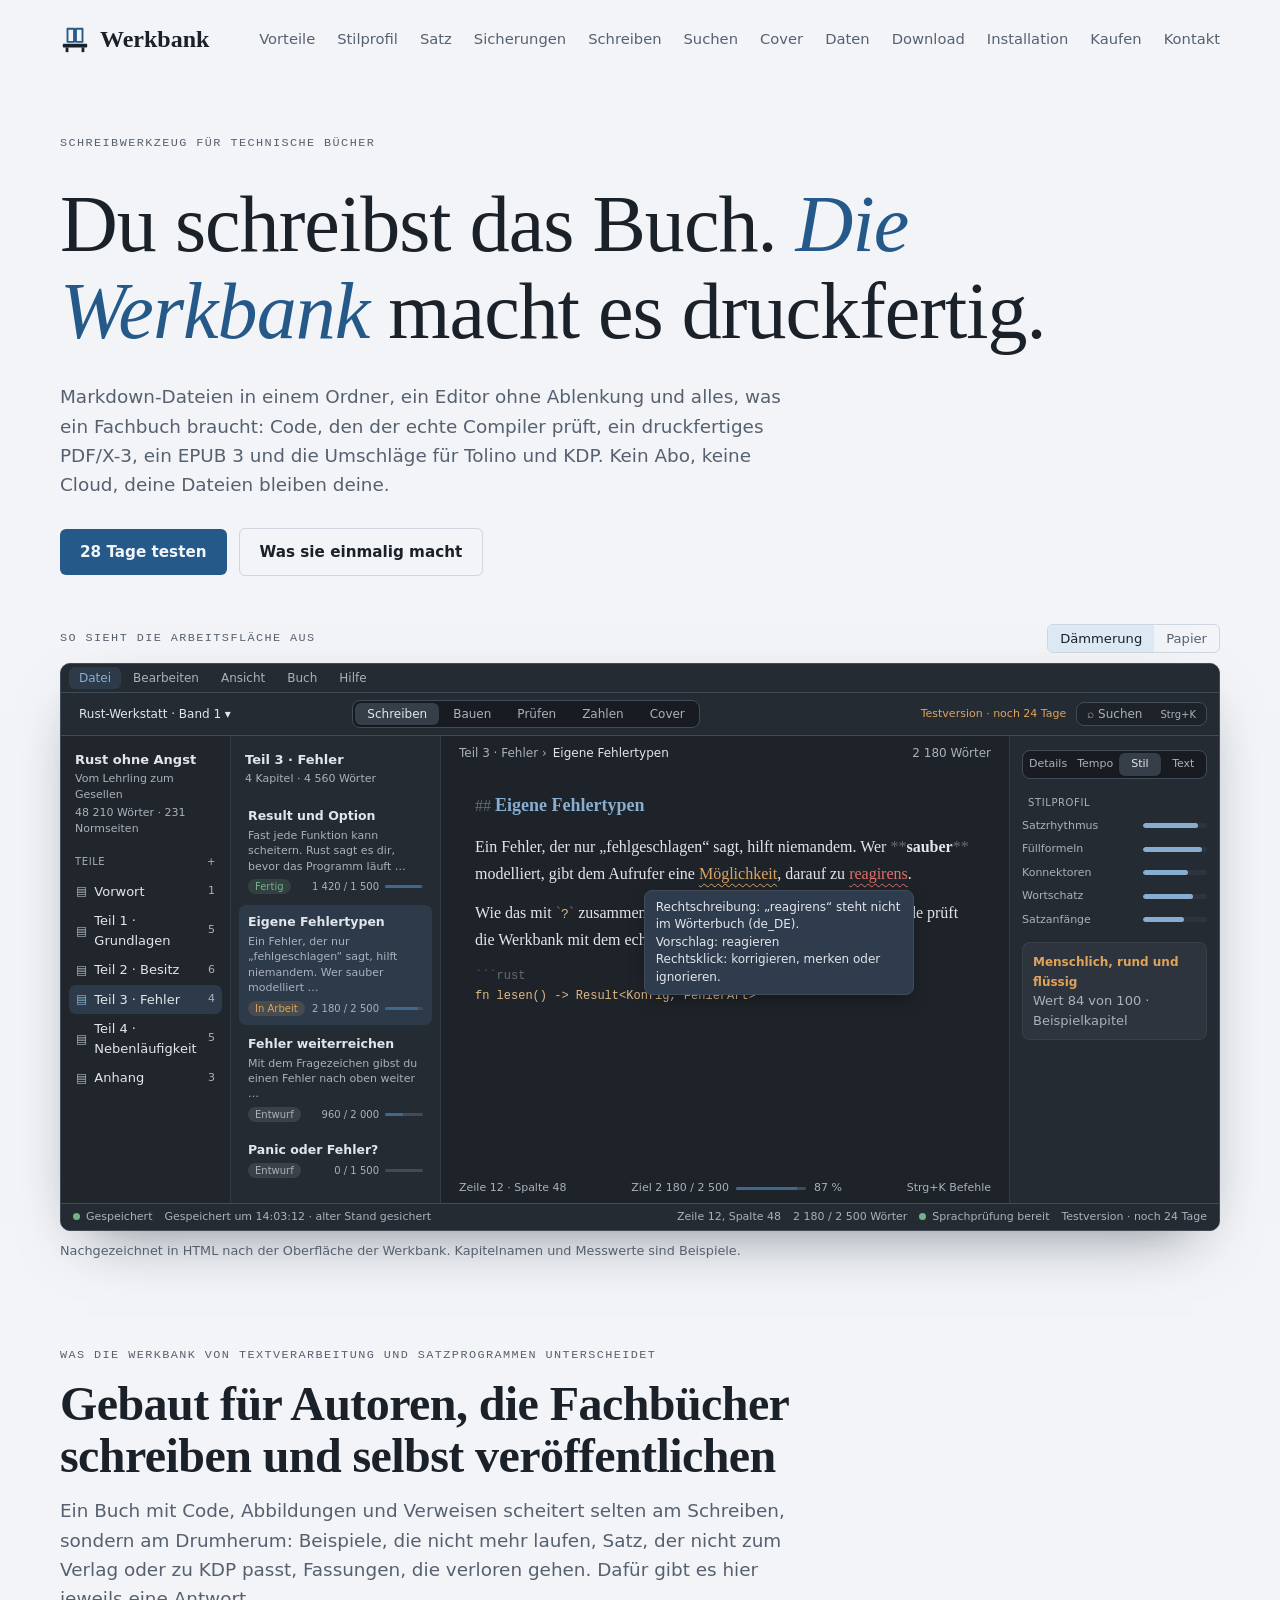
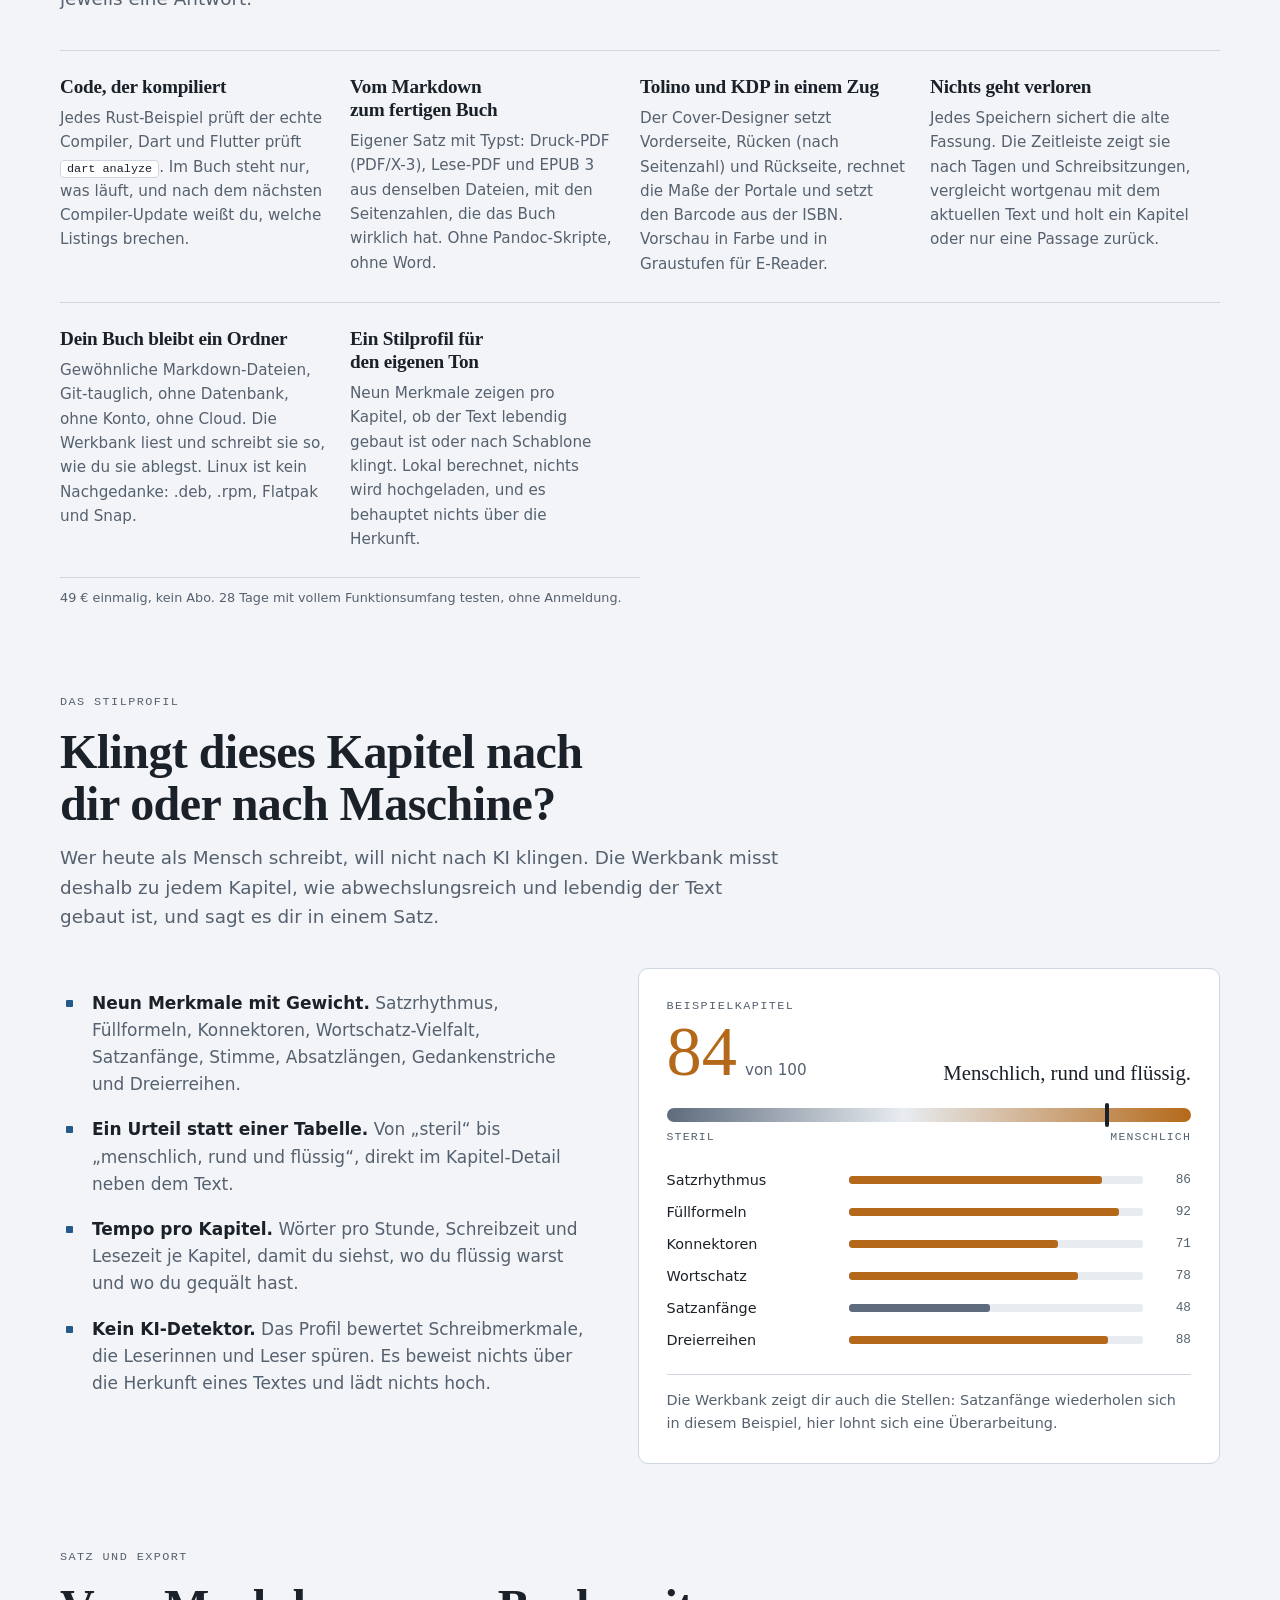
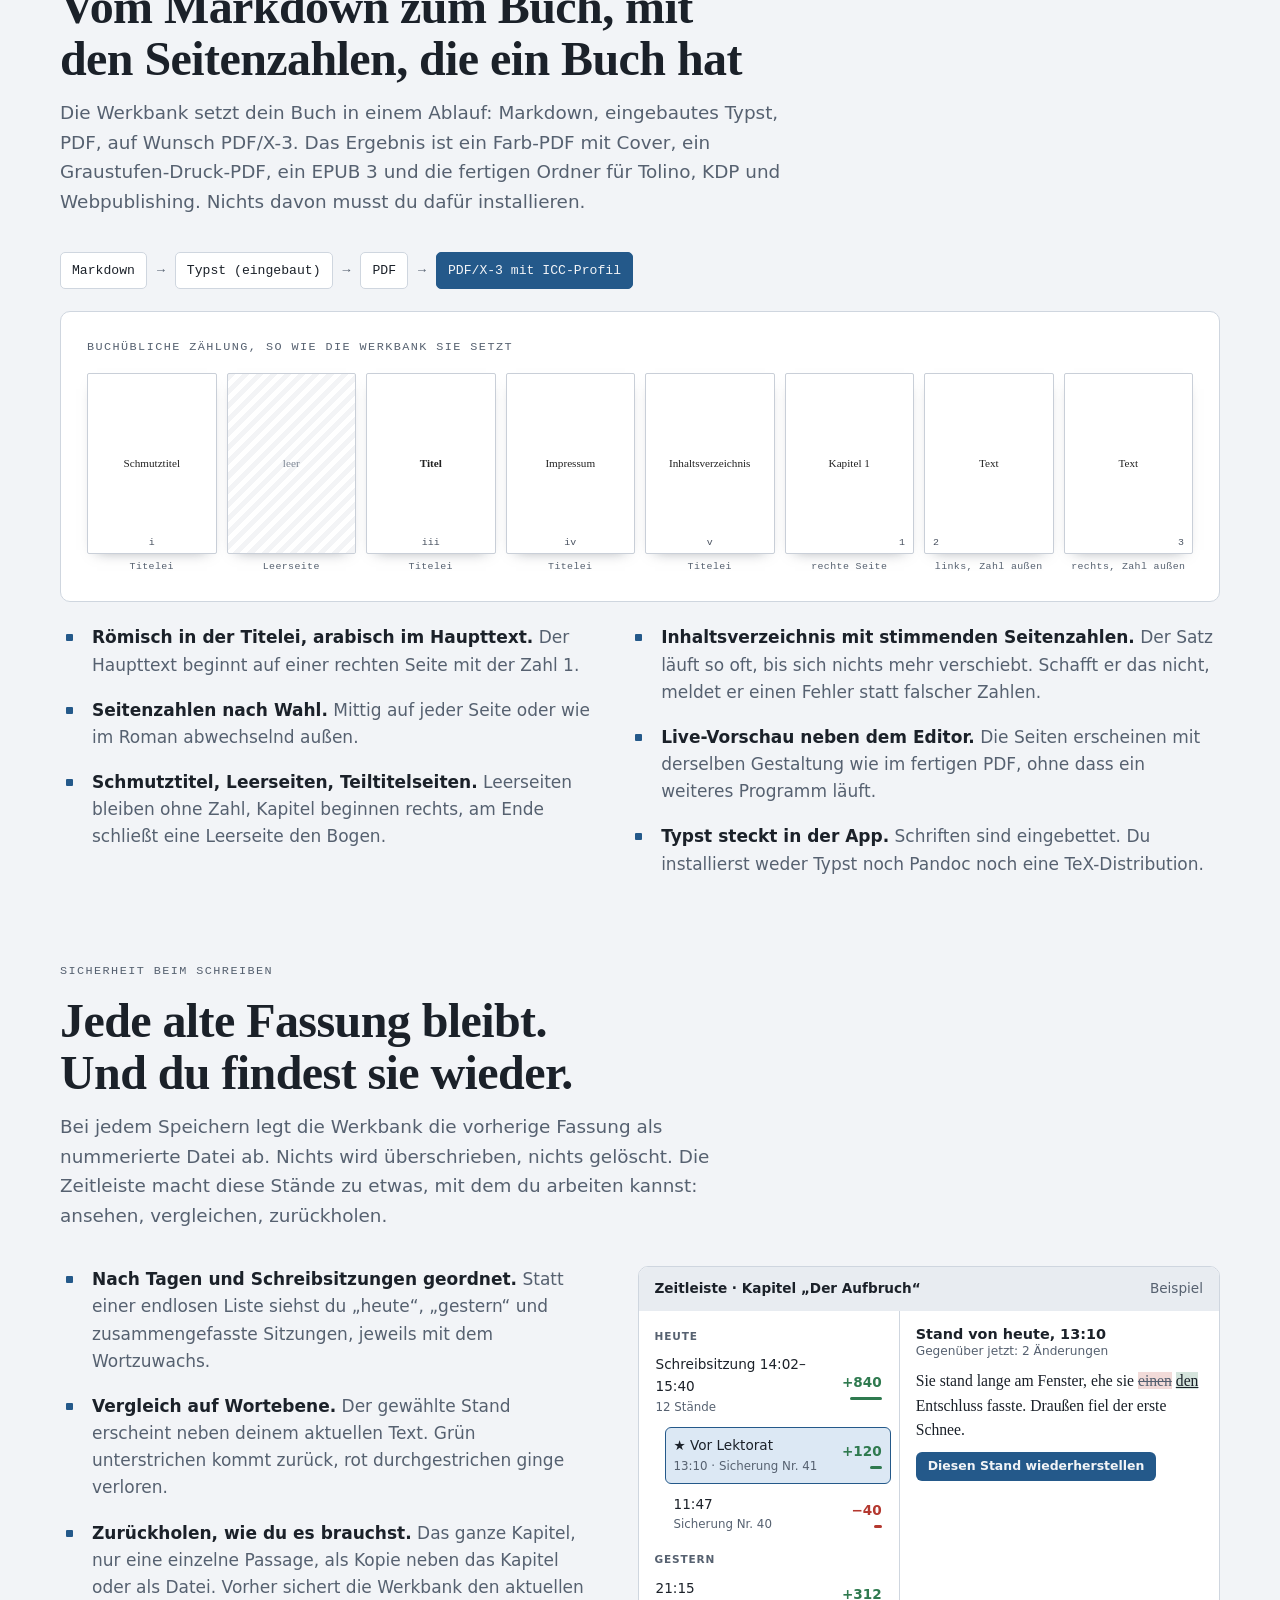
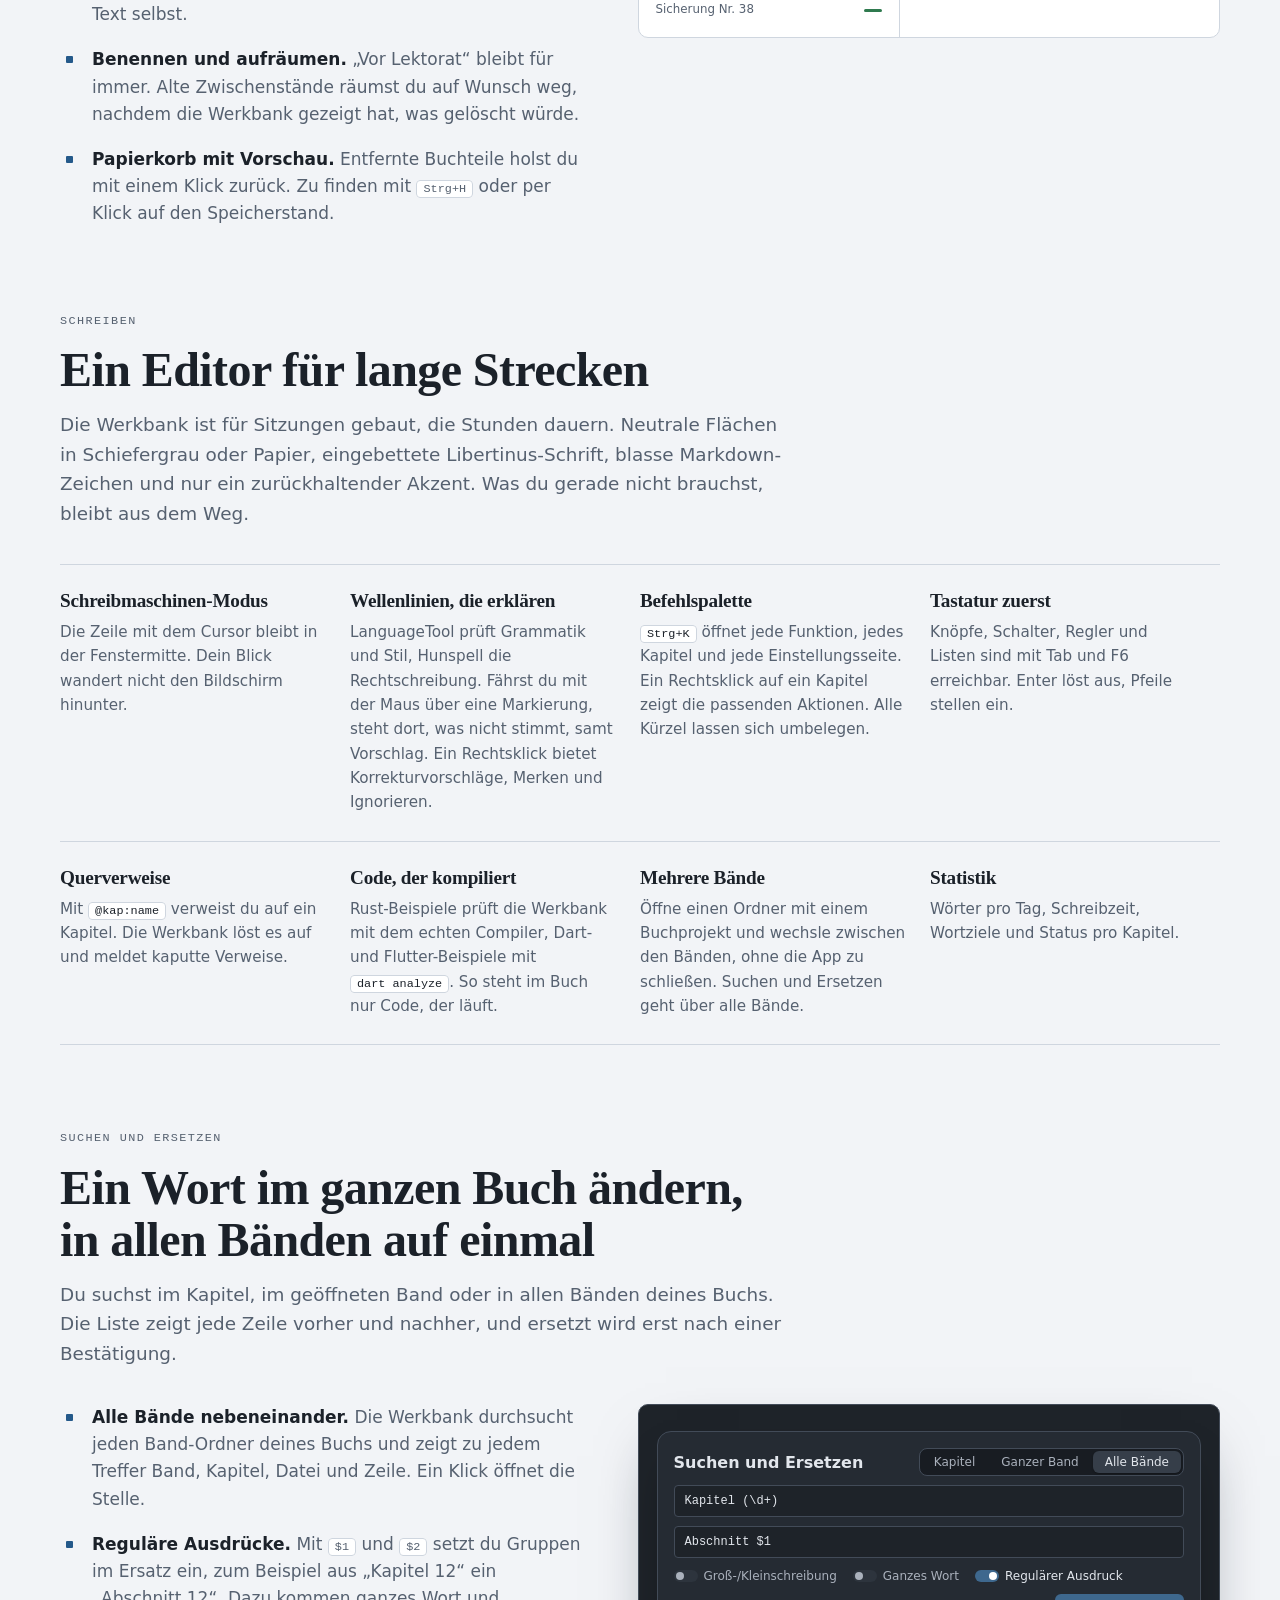
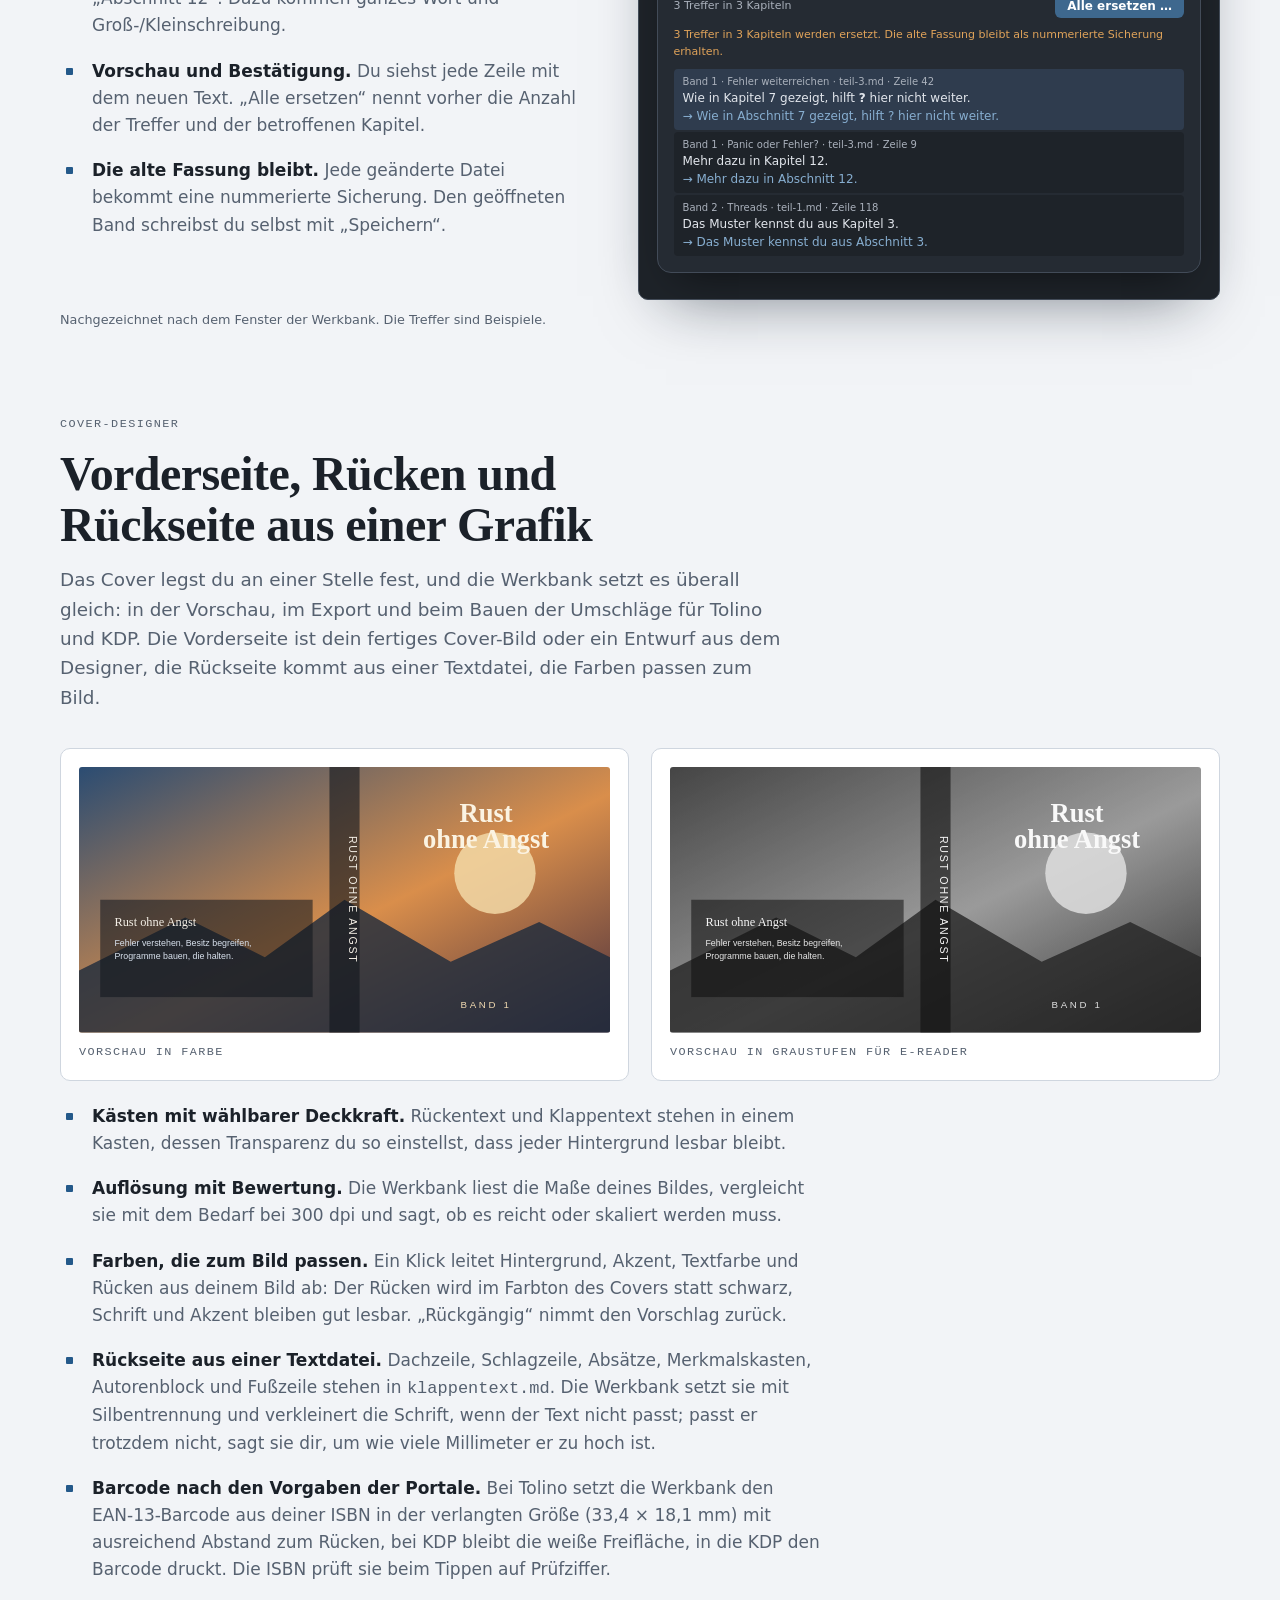
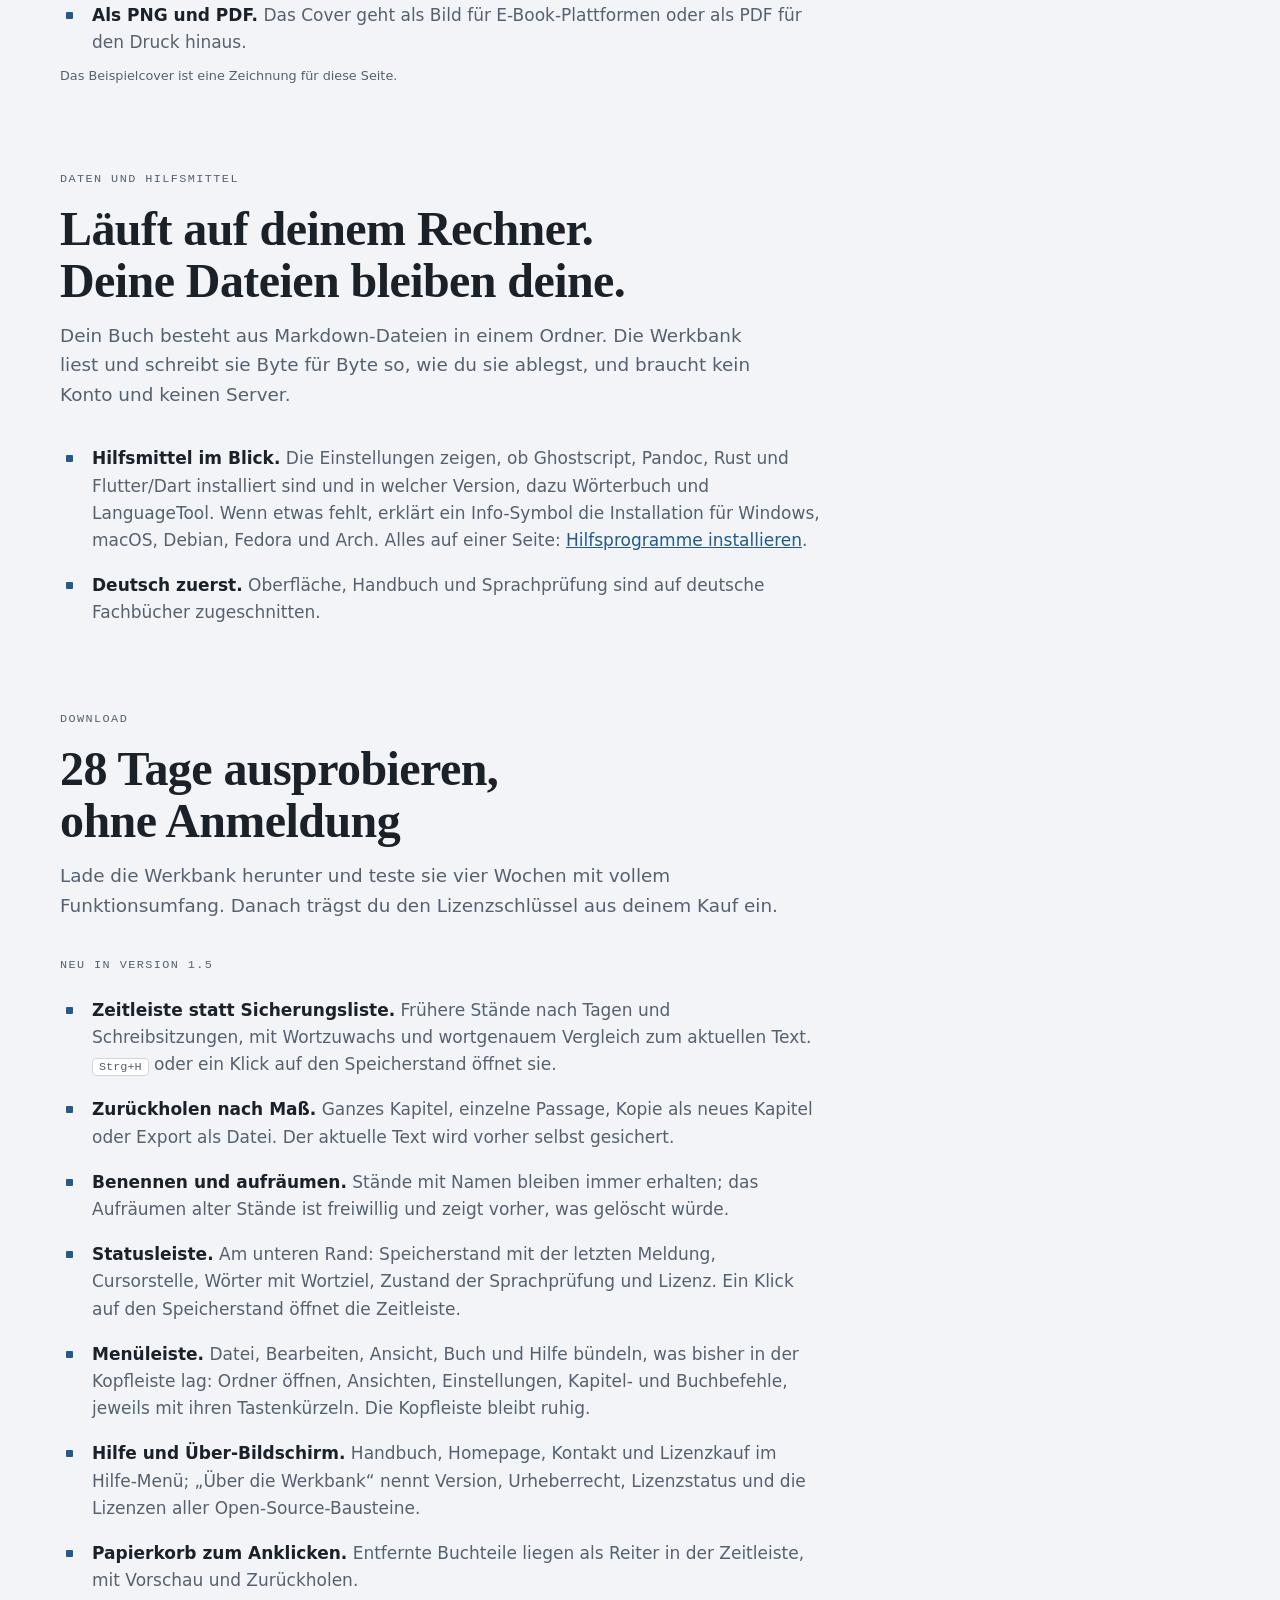
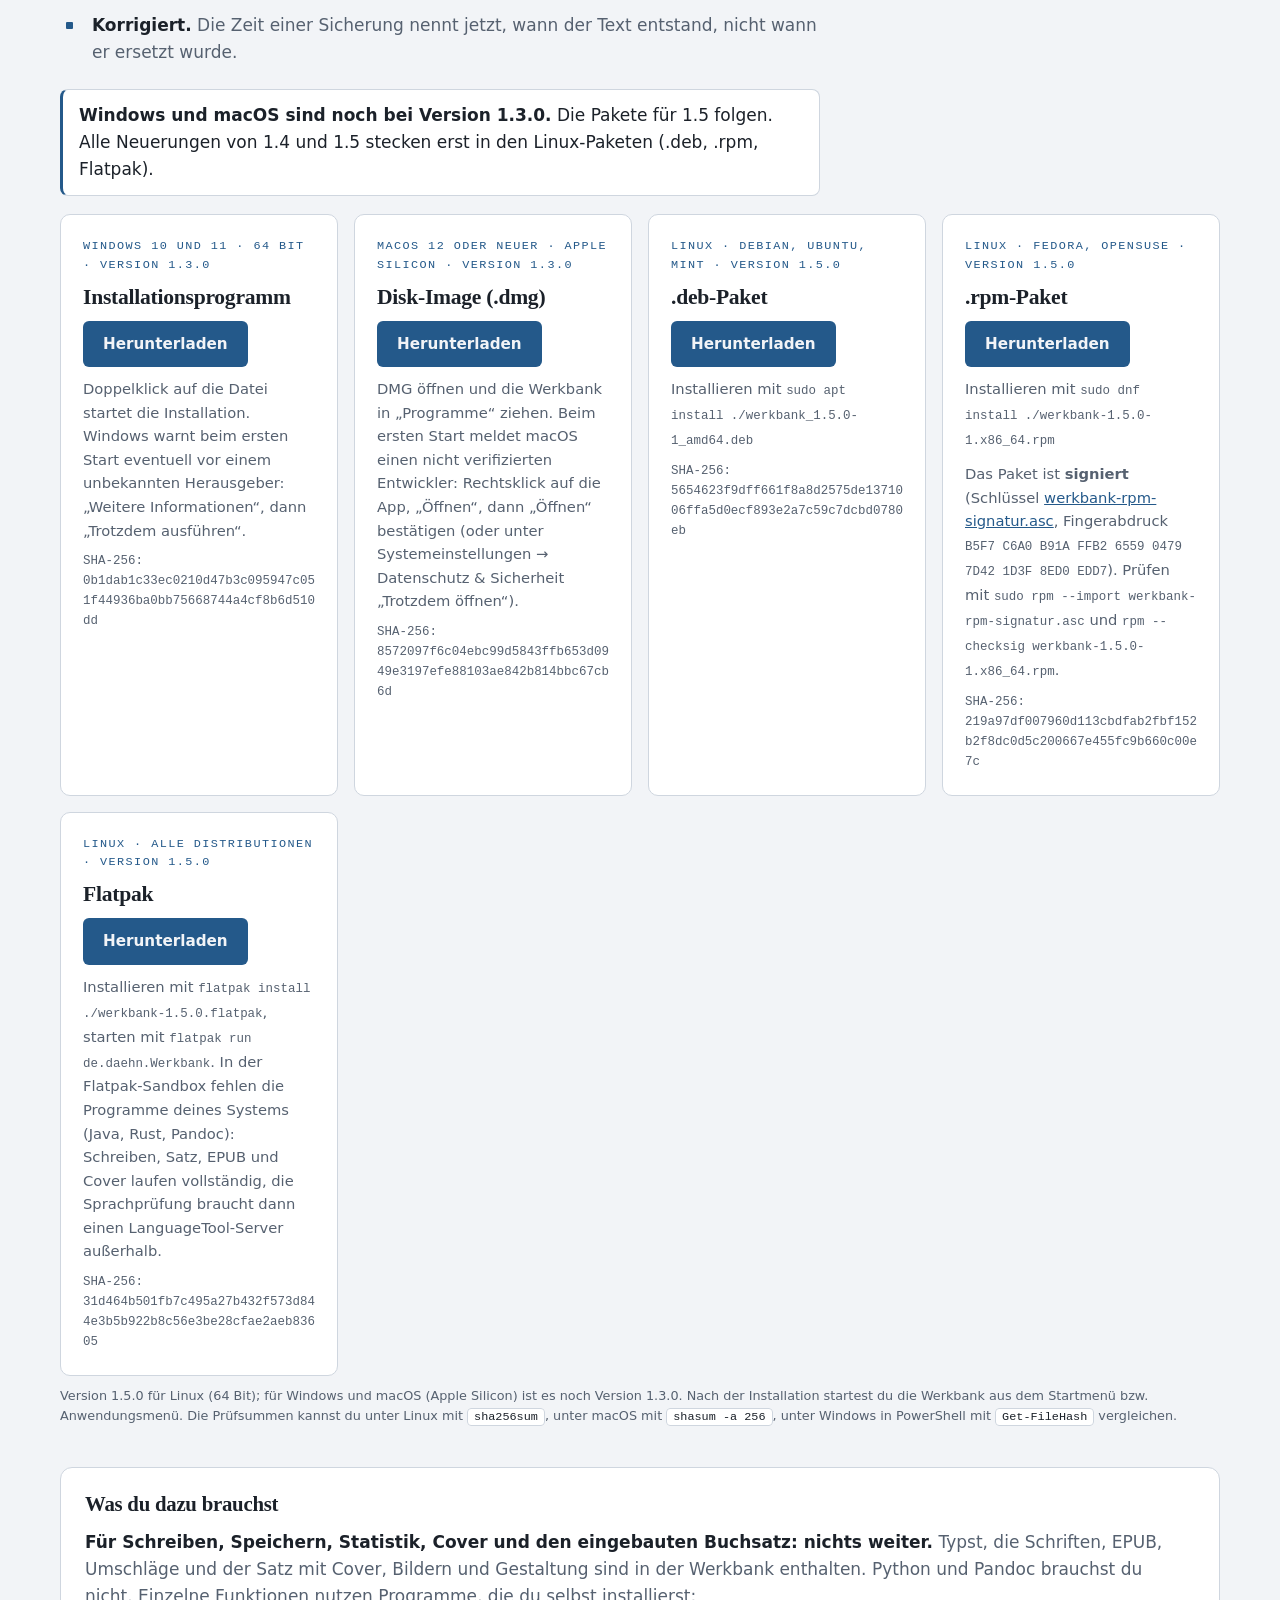
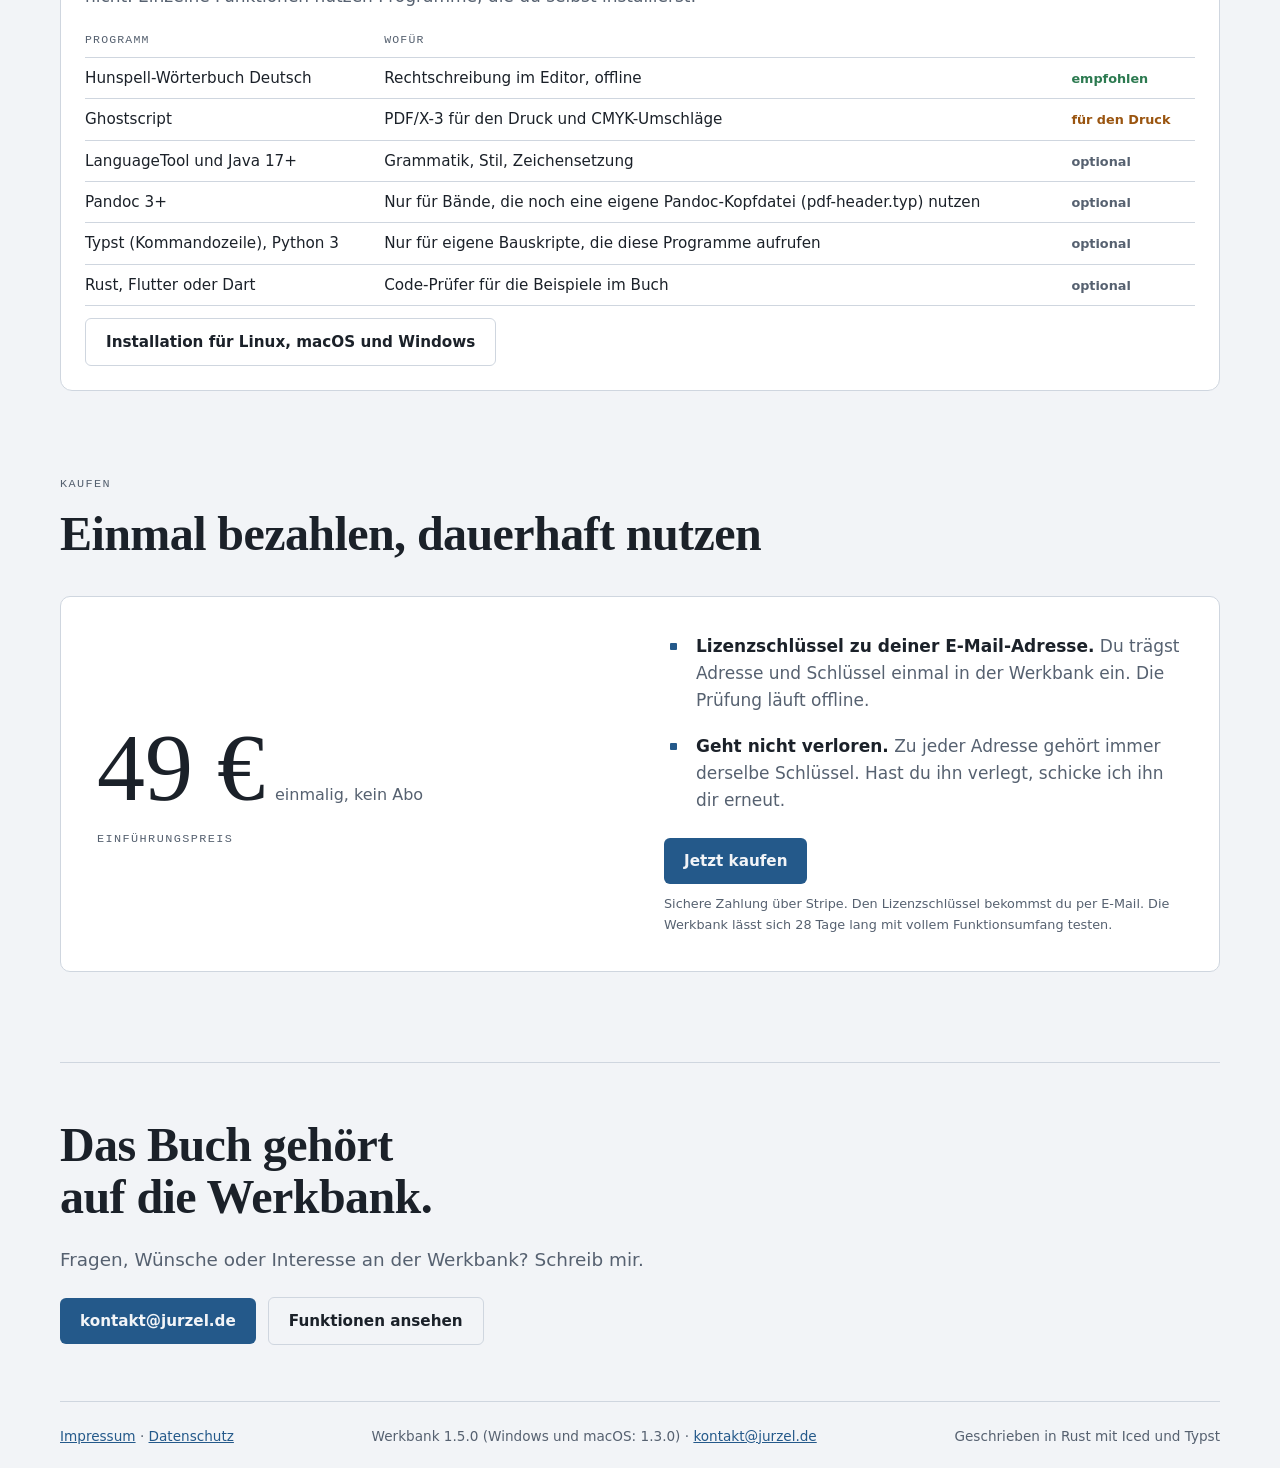
==== commit b6f0ebf0: "Version 1.5 mit Menü und Statuszeile" ====
--- a/werkstatt-web/index.html
+++ b/werkstatt-web/index.html
@@ -4,6 +4,7 @@
 <meta charset="utf-8">
 <meta name="viewport" content="width=device-width, initial-scale=1, viewport-fit=cover">
 <title>Werkbank</title>
+<meta name="description" content="Schreibwerkzeug für Fachbuchautoren: Markdown, Code-Prüfung mit dem echten Compiler, Satz zu PDF/X-3 und EPUB 3, Cover und Barcode für Tolino und KDP, Zeitleiste für alle Fassungen. Einmalig 49 €, kein Abo.">
 <link rel="stylesheet" href="schriften/schriften.css">
 <style>
 /* Layout: eine ruhige Werkstatt-Seite. Links gesetzter Text, rechts das Produkt, dazwischen Schnittzeichnungen
@@ -95,6 +96,9 @@
   --a-bib: #ecebe6; --a-akzentflaeche: #dee6f0; --a-erhaben: #e5e4df; --a-linie-weich: rgba(214, 212, 206, .55);
   --a-rot: #b4322a; --a-orange: #a06014; --a-gruen: #28764c; --a-code-text: #875414;
 }
+.app-menue { display: flex; gap: 2px; padding: 3px 8px; background: var(--a-panel); border-bottom: 1px solid var(--a-linie); font-size: 12px; color: var(--a-leise); }
+.app-menue span { padding: 2px 10px; border-radius: 6px; }
+.app-menue span:first-child { background: var(--a-akzentflaeche); color: var(--a-akzent); }
 .app-leiste { display: flex; align-items: center; gap: 10px; flex-wrap: wrap; padding: 7px 12px; background: var(--a-panel); border-bottom: 1px solid var(--a-linie); font-size: 12px; }
 .app-leiste .rechts { margin-left: auto; display: flex; align-items: center; gap: 10px; flex-wrap: wrap; }
 .app-symbol { padding: 1px 7px; border-radius: 6px; color: var(--a-leise); font-size: 14px; }
@@ -112,7 +116,11 @@
 .app-suche small { font-size: 10px; }
 .app-symbole { display: flex; gap: 4px; color: var(--a-leise); font-size: 14px; }
 .app-symbole span { padding: 1px 6px; border-radius: 6px; }
-.app-status { font-size: 11px; color: var(--a-leise); }
+.app-statusleiste { display: flex; align-items: center; gap: 12px; flex-wrap: wrap; padding: 5px 12px; background: var(--a-panel); border-top: 1px solid var(--a-linie); font-size: 11px; color: var(--a-leise); }
+.app-statusleiste .rechts { margin-left: auto; display: flex; align-items: center; gap: 12px; flex-wrap: wrap; }
+.app-statusleiste i { display: inline-block; width: 7px; height: 7px; border-radius: 50%; margin-right: 6px; background: #74b088; }
+.app-statusleiste i.warn { background: #d9a562; }
+@media (max-width: 640px) { .app-statusleiste .rechts { display: none; } }
 .suchbuehne { padding: 26px 18px; display: grid; place-items: start center; }
 .suchdialog { width: min(100%, 640px); background: var(--a-panel); border: 1px solid var(--a-linie); border-radius: 14px; padding: 16px; display: grid; gap: 9px; box-shadow: 0 18px 40px -20px rgba(0, 0, 0, 0.6); }
 .suchdialog h4 { margin: 0; font: 600 16px var(--font-text); }
@@ -231,13 +239,29 @@
 .kette span.ziel { background: var(--akzent); color: var(--bg); border-color: var(--akzent); }
 .kette i { font-style: normal; color: var(--text-leise); }
 
-/* Sicherungen */
-.sicherung { font-family: var(--font-daten); font-size: 0.85rem; background: var(--flaeche); border: 1px solid var(--linie); border-radius: 10px; overflow: hidden; }
-.sicherung header { padding: 12px 18px; background: var(--flaeche-2); display: flex; justify-content: space-between; gap: 10px; flex-wrap: wrap; }
-.sicherung ol { list-style: none; margin: 0; padding: 0; }
-.sicherung li { padding: 10px 18px; border-top: 1px solid var(--linie); display: flex; justify-content: space-between; gap: 12px; flex-wrap: wrap; }
-.sicherung li span:last-child { color: var(--text-leise); }
-.sicherung li.neu { color: var(--akzent); }
+/* Zeitleiste */
+.zeit { font-size: 0.85rem; background: var(--flaeche); border: 1px solid var(--linie); border-radius: 10px; overflow: hidden; }
+.zeit header { padding: 11px 16px; background: var(--flaeche-2); display: flex; justify-content: space-between; gap: 10px; flex-wrap: wrap; font-weight: 600; }
+.zeit header span:last-child { color: var(--text-leise); font-weight: 400; }
+.zeit-koerper { display: grid; grid-template-columns: minmax(0, 0.9fr) minmax(0, 1.1fr); }
+.zeit-liste { margin: 0; padding: 10px 8px; list-style: none; border-right: 1px solid var(--linie); display: grid; gap: 2px; align-content: start; }
+.zeit-liste .tag { padding: 10px 8px 3px; font: 600 0.66rem/1 var(--font-text); letter-spacing: 0.08em; text-transform: uppercase; color: var(--text-leise); }
+.zeit-liste li.st { display: flex; justify-content: space-between; align-items: center; gap: 10px; padding: 7px 8px; border-radius: 6px; border: 1px solid transparent; }
+.zeit-liste li.st small { display: block; color: var(--text-leise); font-size: 0.74rem; }
+.zeit-liste li.auf { background: var(--akzent-flaeche); border-color: var(--akzent); }
+.zeit-liste li.kind { margin-left: 18px; }
+.zeit-liste .plus { color: #2f7a4f; font-weight: 600; text-align: right; }
+.zeit-liste .minus { color: #b4382f; font-weight: 600; text-align: right; }
+.zeit-liste .plus::after, .zeit-liste .minus::after { content: ""; display: block; height: 3px; margin-top: 3px; border-radius: 2px; background: currentColor; width: var(--b, 20px); margin-left: auto; }
+@media (prefers-color-scheme: dark) { :root:not([data-theme="light"]) .zeit-liste .plus { color: #74b088; } :root:not([data-theme="light"]) .zeit-liste .minus { color: #e07068; } }
+:root[data-theme="dark"] .zeit-liste .plus { color: #74b088; } :root[data-theme="dark"] .zeit-liste .minus { color: #e07068; }
+.zeit-vorschau { padding: 14px 16px; font-family: var(--font-anzeige); font-size: 0.98rem; line-height: 1.55; display: grid; gap: 10px; align-content: start; }
+.zeit-vorschau .kopfzeile { font: 600 0.9rem/1.3 var(--font-text); }
+.zeit-vorschau .kopfzeile small { display: block; font-weight: 400; color: var(--text-leise); font-size: 0.76rem; }
+.zeit-vorschau ins { text-decoration: underline; background: rgba(47,122,79,.2); }
+.zeit-vorschau del { text-decoration: line-through; background: rgba(180,56,47,.18); color: var(--text-leise); }
+.zeit-vorschau .knopf-demo { justify-self: start; font: 600 0.78rem/1 var(--font-text); padding: 8px 12px; border-radius: 6px; background: var(--akzent); color: var(--bg); }
+@media (max-width: 640px) { .zeit-koerper { grid-template-columns: 1fr; } .zeit-liste { border-right: 0; border-bottom: 1px solid var(--linie); } }
 
 /* Funktionsraster */
 .raster { display: grid; grid-template-columns: repeat(auto-fit, minmax(250px, 1fr)); gap: 0; border-top: 1px solid var(--linie); }
@@ -311,6 +335,7 @@
       Werkbank
     </a>
     <nav aria-label="Abschnitte">
+      <a href="#vorteile">Vorteile</a>
       <a href="#stil">Stilprofil</a>
       <a href="#satz">Satz</a>
       <a href="#sicher">Sicherungen</a>
@@ -329,10 +354,10 @@
     <div class="held">
       <p class="marke">Schreibwerkzeug für technische Bücher</p>
       <h1>Du schreibst das Buch. <em>Die Werkbank</em> macht es druckfertig.</h1>
-      <p class="lead">Markdown-Dateien, ein Editor ohne Ablenkung und ein Satz, der aus deinem Text ein PDF/X-3 und ein EPUB 3 macht. Dazu ein Stilprofil, das zeigt, ob ein Kapitel nach dir klingt oder nach Schablone.</p>
+      <p class="lead">Markdown-Dateien in einem Ordner, ein Editor ohne Ablenkung und alles, was ein Fachbuch braucht: Code, den der echte Compiler prüft, ein druckfertiges PDF/X-3, ein EPUB 3 und die Umschläge für Tolino und KDP. Kein Abo, keine Cloud, deine Dateien bleiben deine.</p>
       <div class="held-zeile">
-        <a class="knopf" href="#schreiben">Funktionen ansehen</a>
-        <a class="knopf leise" href="#stil">Was sie einmalig macht</a>
+        <a class="knopf" href="#download">28 Tage testen</a>
+        <a class="knopf leise" href="#vorteile">Was sie einmalig macht</a>
       </div>
     </div>
 
@@ -345,16 +370,13 @@
         </div>
       </div>
       <div class="app" id="app" data-app="dunkel" role="img" aria-label="Nachgezeichnete Oberfläche der Werkbank mit Bibliothek, Kapitelliste, Editor und Kapitel-Details">
+        <div class="app-menue" aria-hidden="true"><span>Datei</span><span>Bearbeiten</span><span>Ansicht</span><span>Buch</span><span>Hilfe</span></div>
         <div class="app-leiste">
-          <span class="app-symbol an" aria-hidden="true">◧</span>
           <span class="app-wahl">Rust-Werkstatt · Band 1 ▾</span>
-          <span class="app-leise">Öffnen …</span>
           <span class="app-segmente"><span class="an">Schreiben</span><span>Bauen</span><span>Prüfen</span><span>Zahlen</span><span>Cover</span></span>
           <span class="rechts">
             <span class="app-test">Testversion · noch 24 Tage</span>
-            <span class="app-status">Gespeichert</span>
             <span class="app-suche"><span>⌕ Suchen</span><small>Strg+K</small></span>
-            <span class="app-symbole" aria-hidden="true"><span>◫</span><span class="an">◨</span><span>◎</span><span>⚙</span></span>
           </span>
         </div>
         <div class="app-rumpf">
@@ -399,10 +421,31 @@
             <div class="urteil"><strong>Menschlich, rund und flüssig</strong><br><span style="color:var(--a-leise)">Wert 84 von 100 · Beispielkapitel</span></div>
           </div>
         </div>
+        <div class="app-statusleiste" aria-hidden="true">
+          <span><i></i>Gespeichert</span><span>Gespeichert um 14:03:12 · alter Stand gesichert</span>
+          <span class="rechts"><span>Zeile 12, Spalte 48</span><span>2 180 / 2 500 Wörter</span><span><i></i>Sprachprüfung bereit</span><span class="warn">Testversion · noch 24 Tage</span></span>
+        </div>
       </div>
       <p class="bildnotiz">Nachgezeichnet in HTML nach der Oberfläche der Werkbank. Kapitelnamen und Messwerte sind Beispiele.</p>
     </div>
   </main>
+
+  <section id="vorteile">
+    <div class="kopf-abschnitt">
+      <p class="marke">Was die Werkbank von Textverarbeitung und Satzprogrammen unterscheidet</p>
+      <h2>Gebaut für Autoren, die Fachbücher schreiben und selbst veröffentlichen</h2>
+      <p class="lead">Ein Buch mit Code, Abbildungen und Verweisen scheitert selten am Schreiben, sondern am Drumherum: Beispiele, die nicht mehr laufen, Satz, der nicht zum Verlag oder zu KDP passt, Fassungen, die verloren gehen. Dafür gibt es hier jeweils eine Antwort.</p>
+    </div>
+    <div class="raster">
+      <div><h3>Code, der kompiliert</h3><p>Jedes Rust-Beispiel prüft der echte Compiler, Dart und Flutter prüft <span class="tastatur">dart analyze</span>. Im Buch steht nur, was läuft, und nach dem nächsten Compiler-Update weißt du, welche Listings brechen.</p></div>
+      <div><h3>Vom Markdown zum fertigen Buch</h3><p>Eigener Satz mit Typst: Druck-PDF (PDF/X-3), Lese-PDF und EPUB 3 aus denselben Dateien, mit den Seitenzahlen, die das Buch wirklich hat. Ohne Pandoc-Skripte, ohne Word.</p></div>
+      <div><h3>Tolino und KDP in einem Zug</h3><p>Der Cover-Designer setzt Vorderseite, Rücken (nach Seitenzahl) und Rückseite, rechnet die Maße der Portale und setzt den Barcode aus der ISBN. Vorschau in Farbe und in Graustufen für E-Reader.</p></div>
+      <div><h3>Nichts geht verloren</h3><p>Jedes Speichern sichert die alte Fassung. Die Zeitleiste zeigt sie nach Tagen und Schreibsitzungen, vergleicht wortgenau mit dem aktuellen Text und holt ein Kapitel oder nur eine Passage zurück.</p></div>
+      <div><h3>Dein Buch bleibt ein Ordner</h3><p>Gewöhnliche Markdown-Dateien, Git-tauglich, ohne Datenbank, ohne Konto, ohne Cloud. Die Werkbank liest und schreibt sie so, wie du sie ablegst. Linux ist kein Nachgedanke: .deb, .rpm, Flatpak und Snap.</p></div>
+      <div><h3>Ein Stilprofil für den eigenen Ton</h3><p>Neun Merkmale zeigen pro Kapitel, ob der Text lebendig gebaut ist oder nach Schablone klingt. Lokal berechnet, nichts wird hochgeladen, und es behauptet nichts über die Herkunft.</p></div>
+    </div>
+    <p class="bildnotiz">49 € einmalig, kein Abo. 28 Tage mit vollem Funktionsumfang testen, ohne Anmeldung.</p>
+  </section>
 
   <section id="stil">
     <div class="kopf-abschnitt">
@@ -482,25 +525,34 @@
   <section id="sicher">
     <div class="kopf-abschnitt">
       <p class="marke">Sicherheit beim Schreiben</p>
-      <h2>Ein Knopf zum Speichern. Jede alte Fassung bleibt.</h2>
-      <p class="lead">Speichern ist ein sichtbarer Knopf in der Kopfleiste, auch als Strg+S. Bei jedem Speichern legt die Werkbank die vorherige Fassung als nummerierte Datei ab. Nichts wird überschrieben, nichts gelöscht.</p>
+      <h2>Jede alte Fassung bleibt. Und du findest sie wieder.</h2>
+      <p class="lead">Bei jedem Speichern legt die Werkbank die vorherige Fassung als nummerierte Datei ab. Nichts wird überschrieben, nichts gelöscht. Die Zeitleiste macht diese Stände zu etwas, mit dem du arbeiten kannst: ansehen, vergleichen, zurückholen.</p>
     </div>
     <div class="zwei">
       <ul class="liste" style="margin:0">
-        <li><div><b>Fortlaufend nummeriert.</b> <span>Die Sicherungen liegen in <span class="tastatur">.werkbank/backups/</span> neben deinem Buch, als normale Markdown-Dateien.</span></div></li>
-        <li><div><b>Schreiben wie mit Netz.</b> <span>Autosave und Gerüst-Snapshots laufen zusätzlich im Hintergrund.</span></div></li>
-        <li><div><b>Verlauf mit Strg+H.</b> <span>Jede Sicherung erscheint dort mit Nummer und Zeitstempel.</span></div></li>
-        <li><div><b>Keine unnötigen Kopien.</b> <span>Wenn sich nichts geändert hat, meldet die Werkbank „Keine Änderungen“ und legt nichts an.</span></div></li>
+        <li><div><b>Nach Tagen und Schreibsitzungen geordnet.</b> <span>Statt einer endlosen Liste siehst du „heute“, „gestern“ und zusammengefasste Sitzungen, jeweils mit dem Wortzuwachs.</span></div></li>
+        <li><div><b>Vergleich auf Wortebene.</b> <span>Der gewählte Stand erscheint neben deinem aktuellen Text. Grün unterstrichen kommt zurück, rot durchgestrichen ginge verloren.</span></div></li>
+        <li><div><b>Zurückholen, wie du es brauchst.</b> <span>Das ganze Kapitel, nur eine einzelne Passage, als Kopie neben das Kapitel oder als Datei. Vorher sichert die Werkbank den aktuellen Text selbst.</span></div></li>
+        <li><div><b>Benennen und aufräumen.</b> <span>„Vor Lektorat“ bleibt für immer. Alte Zwischenstände räumst du auf Wunsch weg, nachdem die Werkbank gezeigt hat, was gelöscht würde.</span></div></li>
+        <li><div><b>Papierkorb mit Vorschau.</b> <span>Entfernte Buchteile holst du mit einem Klick zurück. Zu finden mit <span class="tastatur">Strg+H</span> oder per Klick auf den Speicherstand.</span></div></li>
       </ul>
-      <div class="sicherung" aria-label="Beispiel einer Sicherungsliste">
-        <header><span>.werkbank/backups/teil-3/</span><span>Beispiel</span></header>
-        <ol>
-          <li class="neu"><span>teil-3-0005.md</span><span>Sicherung Nr. 5 · heute 14:03:12</span></li>
-          <li><span>teil-3-0004.md</span><span>Sicherung Nr. 4 · heute 11:47:30</span></li>
-          <li><span>teil-3-0003.md</span><span>Sicherung Nr. 3 · gestern 21:15:02</span></li>
-          <li><span>teil-3-0002.md</span><span>Sicherung Nr. 2 · gestern 18:40:19</span></li>
-          <li><span>teil-3-0001.md</span><span>Sicherung Nr. 1 · vorgestern 09:12:44</span></li>
-        </ol>
+      <div class="zeit" role="img" aria-label="Beispiel der Zeitleiste: links Stände nach Tagen, rechts der gewählte Stand mit Änderungen">
+        <header><span>Zeitleiste · Kapitel „Der Aufbruch“</span><span>Beispiel</span></header>
+        <div class="zeit-koerper">
+          <ul class="zeit-liste">
+            <li class="tag">Heute</li>
+            <li class="st"><span>Schreibsitzung 14:02–15:40<small>12 Stände</small></span><span class="plus" style="--b:32px">+840</span></li>
+            <li class="st kind auf"><span>★ Vor Lektorat<small>13:10 · Sicherung Nr. 41</small></span><span class="plus" style="--b:12px">+120</span></li>
+            <li class="st kind"><span>11:47<small>Sicherung Nr. 40</small></span><span class="minus" style="--b:8px">−40</span></li>
+            <li class="tag">Gestern</li>
+            <li class="st"><span>21:15<small>Sicherung Nr. 38</small></span><span class="plus" style="--b:18px">+312</span></li>
+          </ul>
+          <div class="zeit-vorschau">
+            <div class="kopfzeile">Stand von heute, 13:10<small>Gegenüber jetzt: 2 Änderungen</small></div>
+            <p style="margin:0">Sie stand lange am Fenster, ehe sie <del>einen</del> <ins>den</ins> Entschluss fasste. Draußen fiel der erste Schnee.</p>
+            <span class="knopf-demo">Diesen Stand wiederherstellen</span>
+          </div>
+        </div>
       </div>
     </div>
   </section>
@@ -632,15 +684,19 @@
       <p class="lead">Lade die Werkbank herunter und teste sie vier Wochen mit vollem Funktionsumfang. Danach trägst du den Lizenzschlüssel aus deinem Kauf ein.</p>
     </div>
     <div class="neu14" style="max-width:760px;margin:0 0 22px">
-      <p class="marke">Neu in Version 1.4</p>
+      <p class="marke">Neu in Version 1.5</p>
       <ul class="liste">
-        <li><div><b>Ein Umschlag für alles.</b> <span>Vorschau, Export und die Umschläge in <code>tolino/</code> und <code>kdp/</code> werden gleich gesetzt, mit Vorderseite aus deinem Cover-Bild und Rückseite aus <code>klappentext.md</code>.</span></div></li>
-        <li><div><b>Barcode und ISBN.</b> <span>EAN-13 für Tolino aus der ISBN, Freifläche für KDP, ISBN-Feld mit Prüfung im Cover-Bereich, Hinweis beim Bauen, wenn eine gültige ISBN fehlt.</span></div></li>
-        <li><div><b>Farben zum Bild.</b> <span>Hintergrund, Akzent, Text und Rücken passend zum Cover vorschlagen lassen.</span></div></li>
-        <li><div><b>Neu: Flatpak.</b> <span>Die Werkbank gibt es jetzt auch als Flatpak für alle Linux-Distributionen.</span></div></li>
+        <li><div><b>Zeitleiste statt Sicherungsliste.</b> <span>Frühere Stände nach Tagen und Schreibsitzungen, mit Wortzuwachs und wortgenauem Vergleich zum aktuellen Text. <span class="tastatur">Strg+H</span> oder ein Klick auf den Speicherstand öffnet sie.</span></div></li>
+        <li><div><b>Zurückholen nach Maß.</b> <span>Ganzes Kapitel, einzelne Passage, Kopie als neues Kapitel oder Export als Datei. Der aktuelle Text wird vorher selbst gesichert.</span></div></li>
+        <li><div><b>Benennen und aufräumen.</b> <span>Stände mit Namen bleiben immer erhalten; das Aufräumen alter Stände ist freiwillig und zeigt vorher, was gelöscht würde.</span></div></li>
+        <li><div><b>Statusleiste.</b> <span>Am unteren Rand: Speicherstand mit der letzten Meldung, Cursorstelle, Wörter mit Wortziel, Zustand der Sprachprüfung und Lizenz. Ein Klick auf den Speicherstand öffnet die Zeitleiste.</span></div></li>
+        <li><div><b>Menüleiste.</b> <span>Datei, Bearbeiten, Ansicht, Buch und Hilfe bündeln, was bisher in der Kopfleiste lag: Ordner öffnen, Ansichten, Einstellungen, Kapitel- und Buchbefehle, jeweils mit ihren Tastenkürzeln. Die Kopfleiste bleibt ruhig.</span></div></li>
+        <li><div><b>Hilfe und Über-Bildschirm.</b> <span>Handbuch, Homepage, Kontakt und Lizenzkauf im Hilfe-Menü; „Über die Werkbank“ nennt Version, Urheberrecht, Lizenzstatus und die Lizenzen aller Open-Source-Bausteine.</span></div></li>
+        <li><div><b>Papierkorb zum Anklicken.</b> <span>Entfernte Buchteile liegen als Reiter in der Zeitleiste, mit Vorschau und Zurückholen.</span></div></li>
+        <li><div><b>Korrigiert.</b> <span>Die Zeit einer Sicherung nennt jetzt, wann der Text entstand, nicht wann er ersetzt wurde.</span></div></li>
       </ul>
     </div>
-    <p class="hinweis-version" style="max-width:760px;margin:0 0 18px;padding:12px 16px;border:1px solid var(--linie);border-left:3px solid var(--akzent);border-radius:8px;background:var(--flaeche)"><b>Windows und macOS sind noch bei Version 1.3.0.</b> Die Pakete für 1.4 folgen. Alle Neuerungen von 1.4 stecken erst in den Linux-Paketen (.deb, .rpm, Flatpak).</p>
+    <p class="hinweis-version" style="max-width:760px;margin:0 0 18px;padding:12px 16px;border:1px solid var(--linie);border-left:3px solid var(--akzent);border-radius:8px;background:var(--flaeche)"><b>Windows und macOS sind noch bei Version 1.3.0.</b> Die Pakete für 1.5 folgen. Alle Neuerungen von 1.4 und 1.5 stecken erst in den Linux-Paketen (.deb, .rpm, Flatpak).</p>
     <div class="downloads">
       <div class="download">
         <span class="marke">Windows 10 und 11 · 64 Bit · Version 1.3.0</span>
@@ -657,29 +713,29 @@
         <code>SHA-256: 8572097f6c04ebc99d5843ffb653d0949e3197efe88103ae842b814bbc67cb6d</code>
       </div>
       <div class="download">
-        <span class="marke">Linux · Debian, Ubuntu, Mint · Version 1.4.0</span>
+        <span class="marke">Linux · Debian, Ubuntu, Mint · Version 1.5.0</span>
         <h3>.deb-Paket</h3>
-        <a class="knopf" href="downloads/werkbank_1.4.0-1_amd64.deb" download>Herunterladen</a>
-        <p>Installieren mit <code>sudo apt install ./werkbank_1.4.0-1_amd64.deb</code></p>
+        <a class="knopf" href="downloads/werkbank_1.5.0-1_amd64.deb" download>Herunterladen</a>
+        <p>Installieren mit <code>sudo apt install ./werkbank_1.5.0-1_amd64.deb</code></p>
         <code>SHA-256: 5654623f9dff661f8a8d2575de1371006ffa5d0ecf893e2a7c59c7dcbd0780eb</code>
       </div>
       <div class="download">
-        <span class="marke">Linux · Fedora, openSUSE · Version 1.4.0</span>
+        <span class="marke">Linux · Fedora, openSUSE · Version 1.5.0</span>
         <h3>.rpm-Paket</h3>
-        <a class="knopf" href="downloads/werkbank-1.4.0-1.x86_64.rpm" download>Herunterladen</a>
-        <p>Installieren mit <code>sudo dnf install ./werkbank-1.4.0-1.x86_64.rpm</code></p>
-        <p>Das Paket ist <b>signiert</b> (Schlüssel <a href="downloads/werkbank-rpm-signatur.asc" download>werkbank-rpm-signatur.asc</a>, Fingerabdruck <code>B5F7 C6A0 B91A FFB2 6559 0479 7D42 1D3F 8ED0 EDD7</code>). Prüfen mit <code>sudo rpm --import werkbank-rpm-signatur.asc</code> und <code>rpm --checksig werkbank-1.4.0-1.x86_64.rpm</code>.</p>
+        <a class="knopf" href="downloads/werkbank-1.5.0-1.x86_64.rpm" download>Herunterladen</a>
+        <p>Installieren mit <code>sudo dnf install ./werkbank-1.5.0-1.x86_64.rpm</code></p>
+        <p>Das Paket ist <b>signiert</b> (Schlüssel <a href="downloads/werkbank-rpm-signatur.asc" download>werkbank-rpm-signatur.asc</a>, Fingerabdruck <code>B5F7 C6A0 B91A FFB2 6559 0479 7D42 1D3F 8ED0 EDD7</code>). Prüfen mit <code>sudo rpm --import werkbank-rpm-signatur.asc</code> und <code>rpm --checksig werkbank-1.5.0-1.x86_64.rpm</code>.</p>
         <code>SHA-256: 219a97df007960d113cbdfab2fbf152b2f8dc0d5c200667e455fc9b660c00e7c</code>
       </div>
       <div class="download">
-        <span class="marke">Linux · alle Distributionen · Version 1.4.0</span>
+        <span class="marke">Linux · alle Distributionen · Version 1.5.0</span>
         <h3>Flatpak</h3>
-        <a class="knopf" href="downloads/werkbank-1.4.0.flatpak" download>Herunterladen</a>
-        <p>Installieren mit <code>flatpak install ./werkbank-1.4.0.flatpak</code>, starten mit <code>flatpak run de.daehn.Werkbank</code>. In der Flatpak-Sandbox fehlen die Programme deines Systems (Java, Rust, Pandoc): Schreiben, Satz, EPUB und Cover laufen vollständig, die Sprachprüfung braucht dann einen LanguageTool-Server außerhalb.</p>
+        <a class="knopf" href="downloads/werkbank-1.5.0.flatpak" download>Herunterladen</a>
+        <p>Installieren mit <code>flatpak install ./werkbank-1.5.0.flatpak</code>, starten mit <code>flatpak run de.daehn.Werkbank</code>. In der Flatpak-Sandbox fehlen die Programme deines Systems (Java, Rust, Pandoc): Schreiben, Satz, EPUB und Cover laufen vollständig, die Sprachprüfung braucht dann einen LanguageTool-Server außerhalb.</p>
         <code>SHA-256: 31d464b501fb7c495a27b432f573d844e3b5b922b8c56e3be28cfae2aeb83605</code>
       </div>
     </div>
-    <p class="bildnotiz">Version 1.4.0 für Linux (64 Bit); für Windows und macOS (Apple Silicon) ist es noch Version 1.3.0. Nach der Installation startest du die Werkbank aus dem Startmenü bzw. Anwendungsmenü. Die Prüfsummen kannst du unter Linux mit <span class="tastatur">sha256sum</span>, unter macOS mit <span class="tastatur">shasum -a 256</span>, unter Windows in PowerShell mit <span class="tastatur">Get-FileHash</span> vergleichen.</p>
+    <p class="bildnotiz">Version 1.5.0 für Linux (64 Bit); für Windows und macOS (Apple Silicon) ist es noch Version 1.3.0. Nach der Installation startest du die Werkbank aus dem Startmenü bzw. Anwendungsmenü. Die Prüfsummen kannst du unter Linux mit <span class="tastatur">sha256sum</span>, unter macOS mit <span class="tastatur">shasum -a 256</span>, unter Windows in PowerShell mit <span class="tastatur">Get-FileHash</span> vergleichen.</p>
 
     <div class="brauchst" id="werkzeuge">
       <h3>Was du dazu brauchst</h3>
@@ -730,7 +786,7 @@
       <a class="knopf leise" href="#schreiben">Funktionen ansehen</a>
     </div>
   </div>
-  <footer class="fuss"><span><a href="impressum.html">Impressum</a> · <a href="datenschutz.html">Datenschutz</a></span><span>Werkbank 1.4.0 (Windows und macOS: 1.3.0) · <a href="mailto:kontakt@jurzel.de">kontakt@jurzel.de</a></span><span>Geschrieben in Rust mit Iced und Typst</span></footer>
+  <footer class="fuss"><span><a href="impressum.html">Impressum</a> · <a href="datenschutz.html">Datenschutz</a></span><span>Werkbank 1.5.0 (Windows und macOS: 1.3.0) · <a href="mailto:kontakt@jurzel.de">kontakt@jurzel.de</a></span><span>Geschrieben in Rust mit Iced und Typst</span></footer>
 </div>
 
 <script>
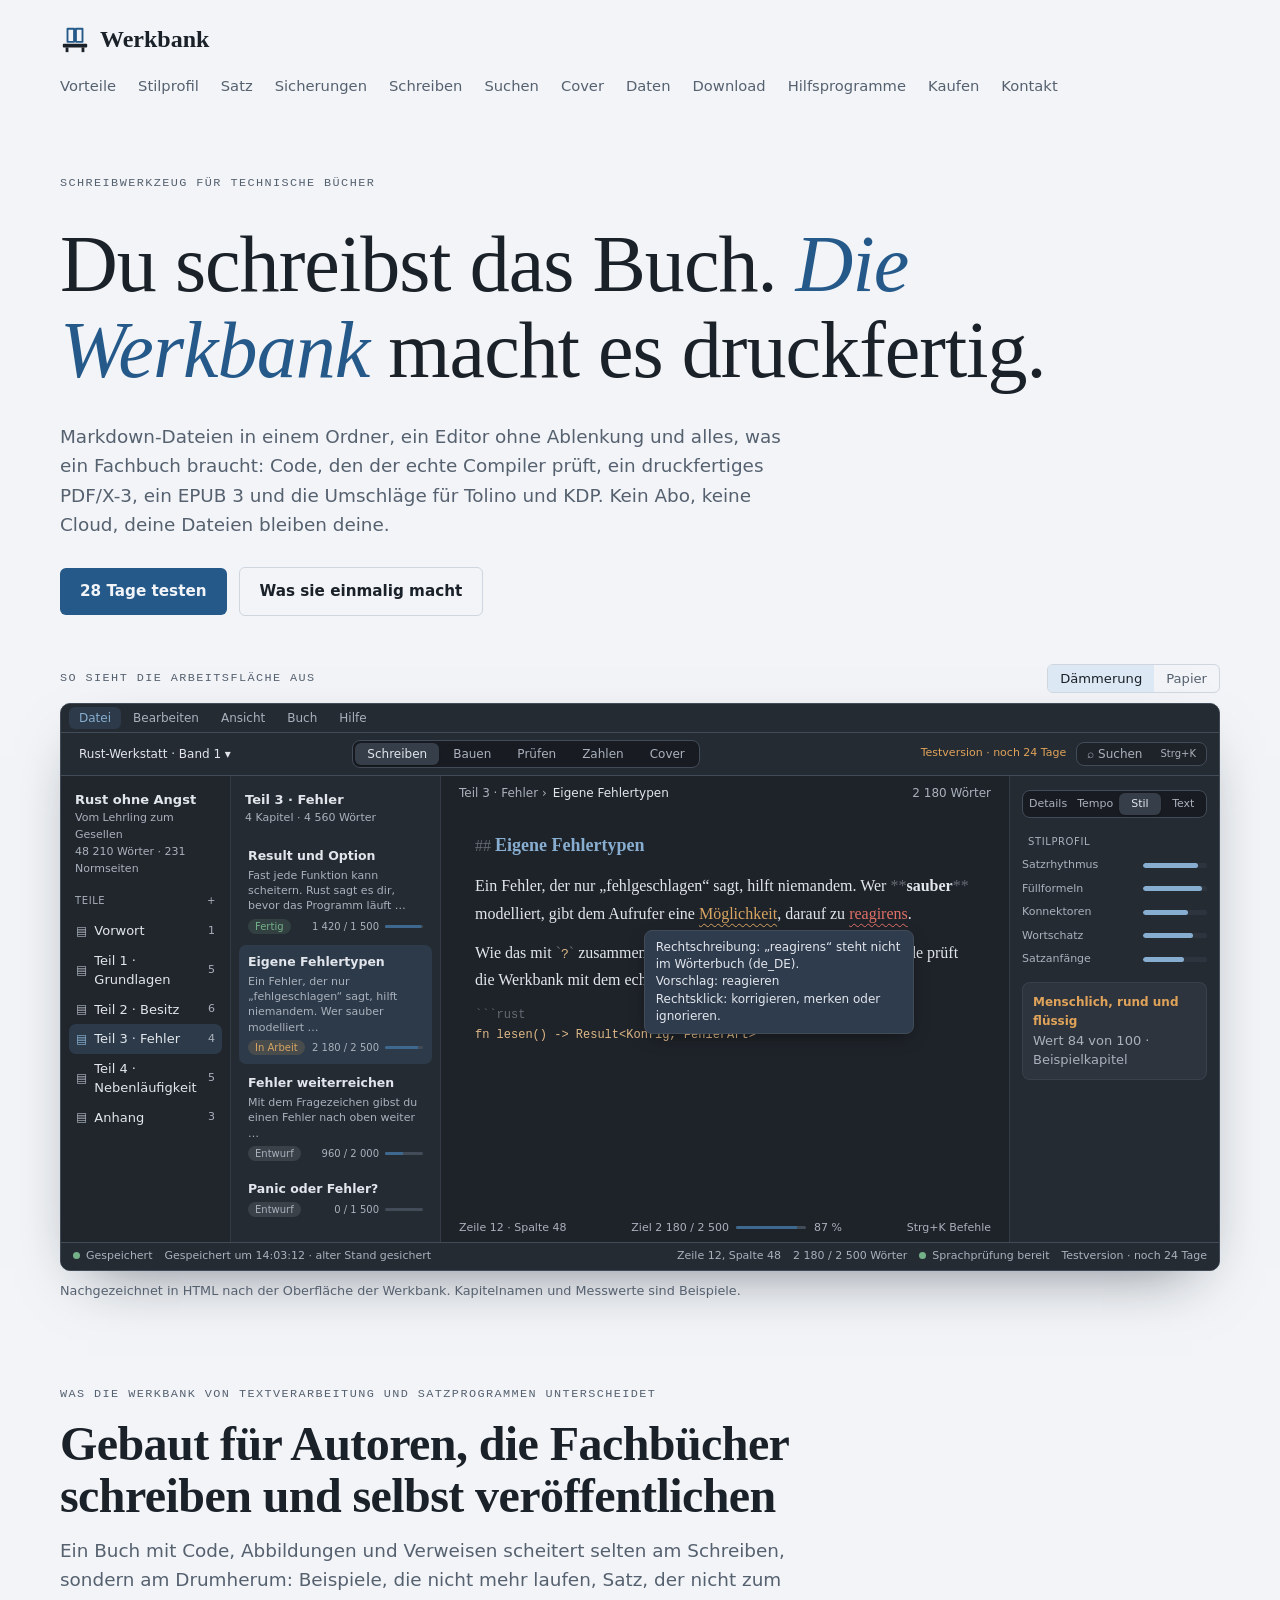
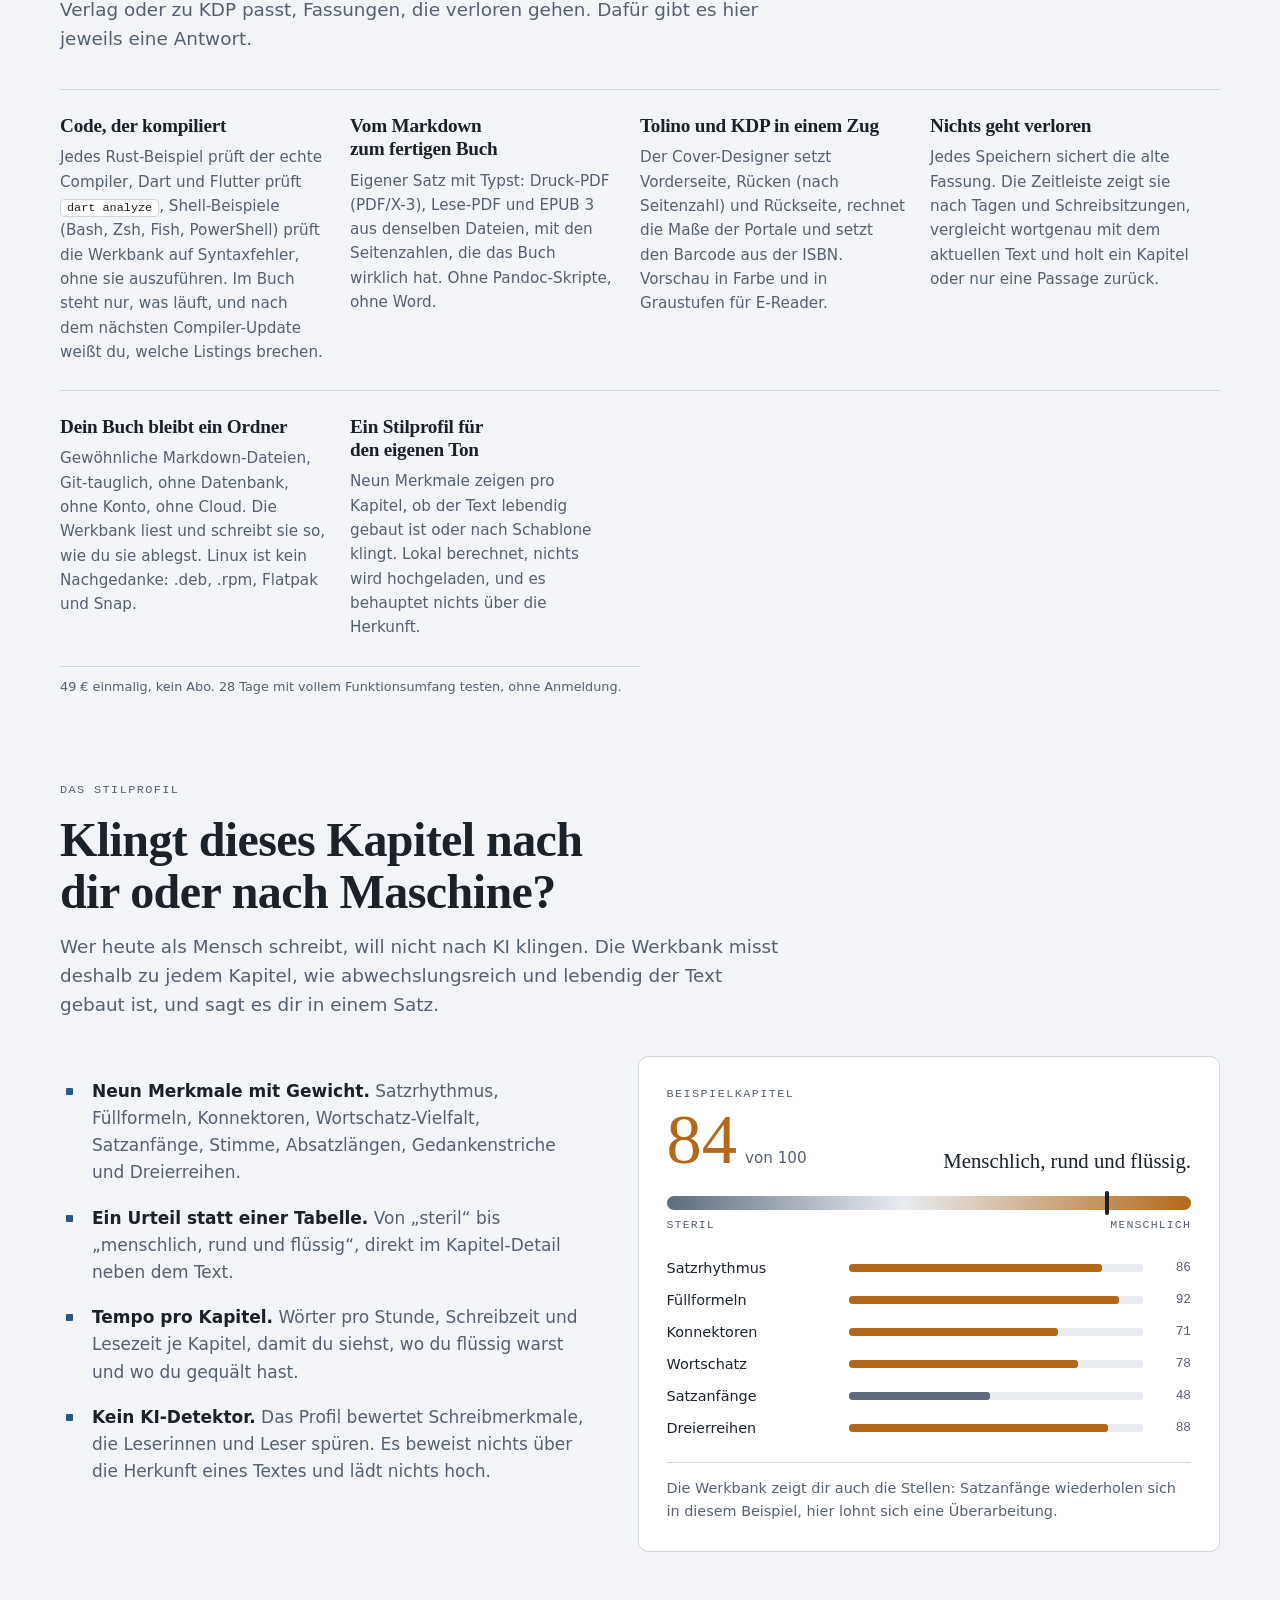
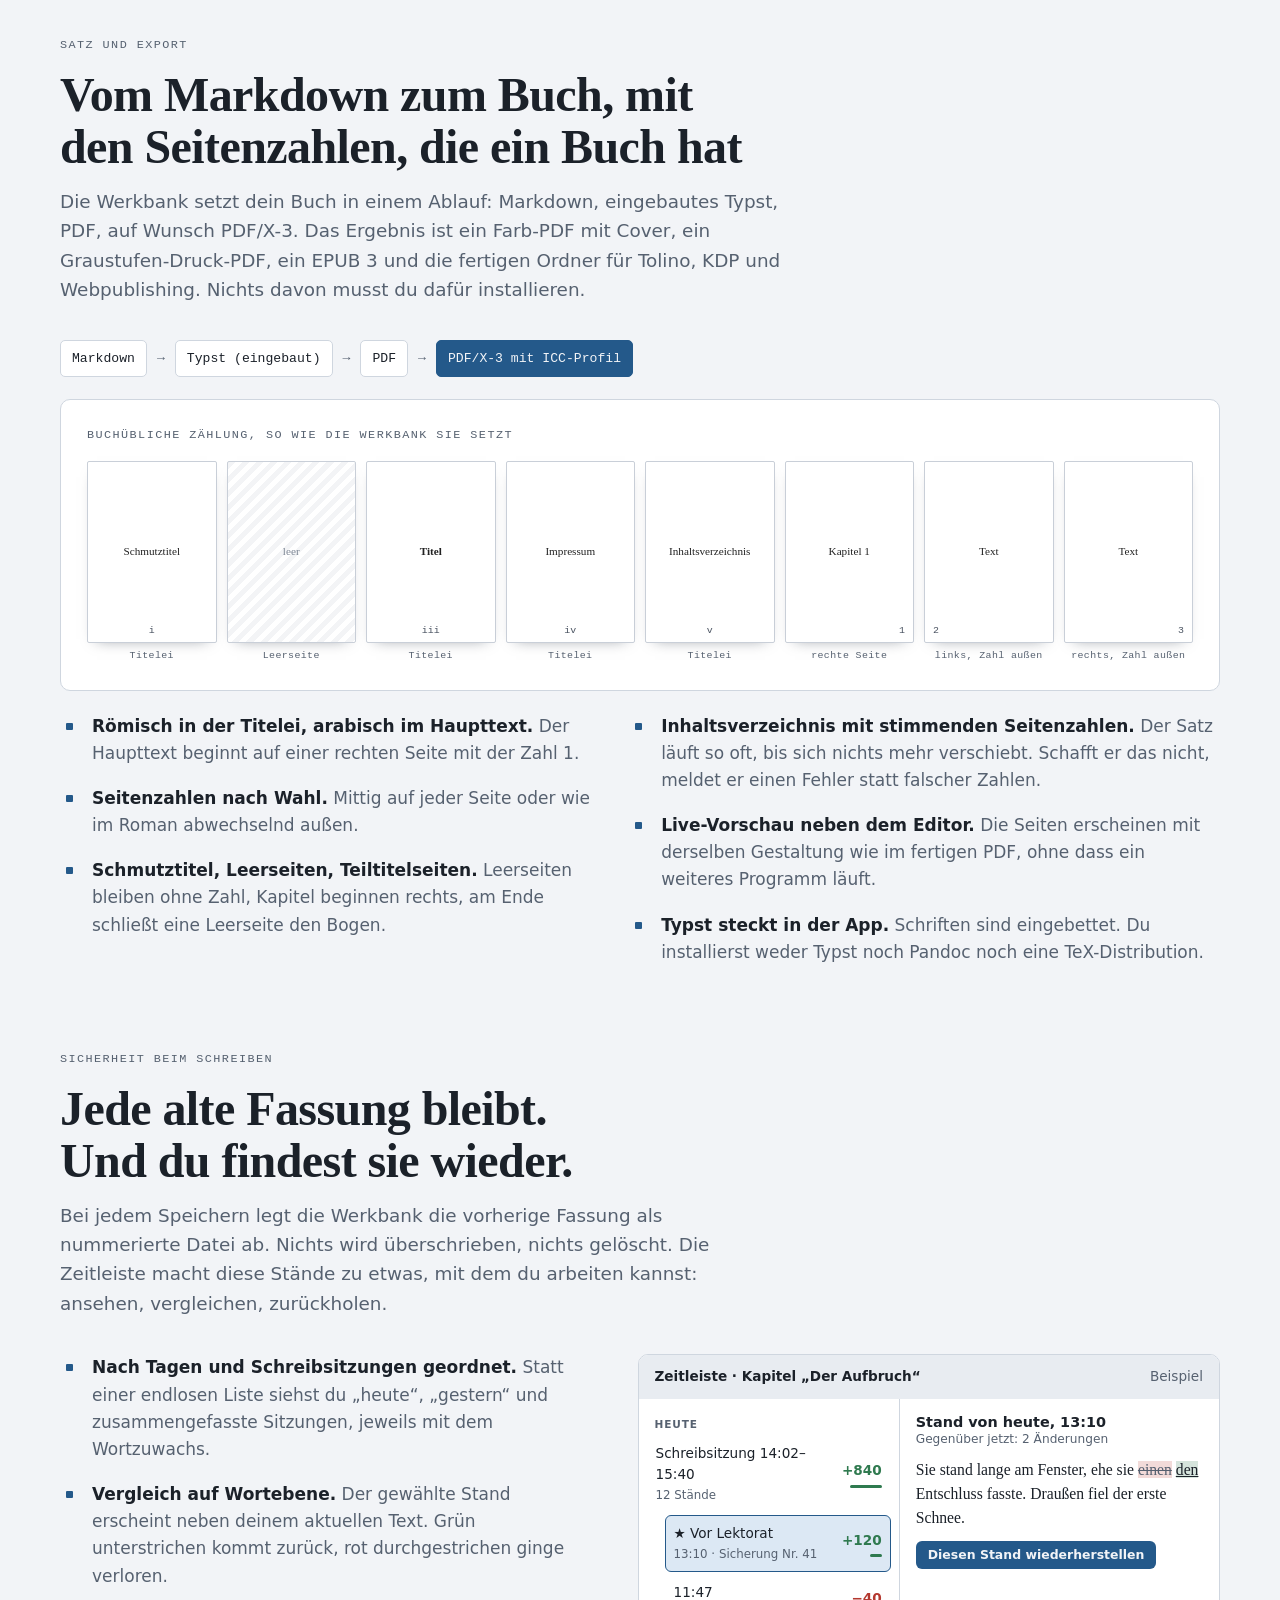
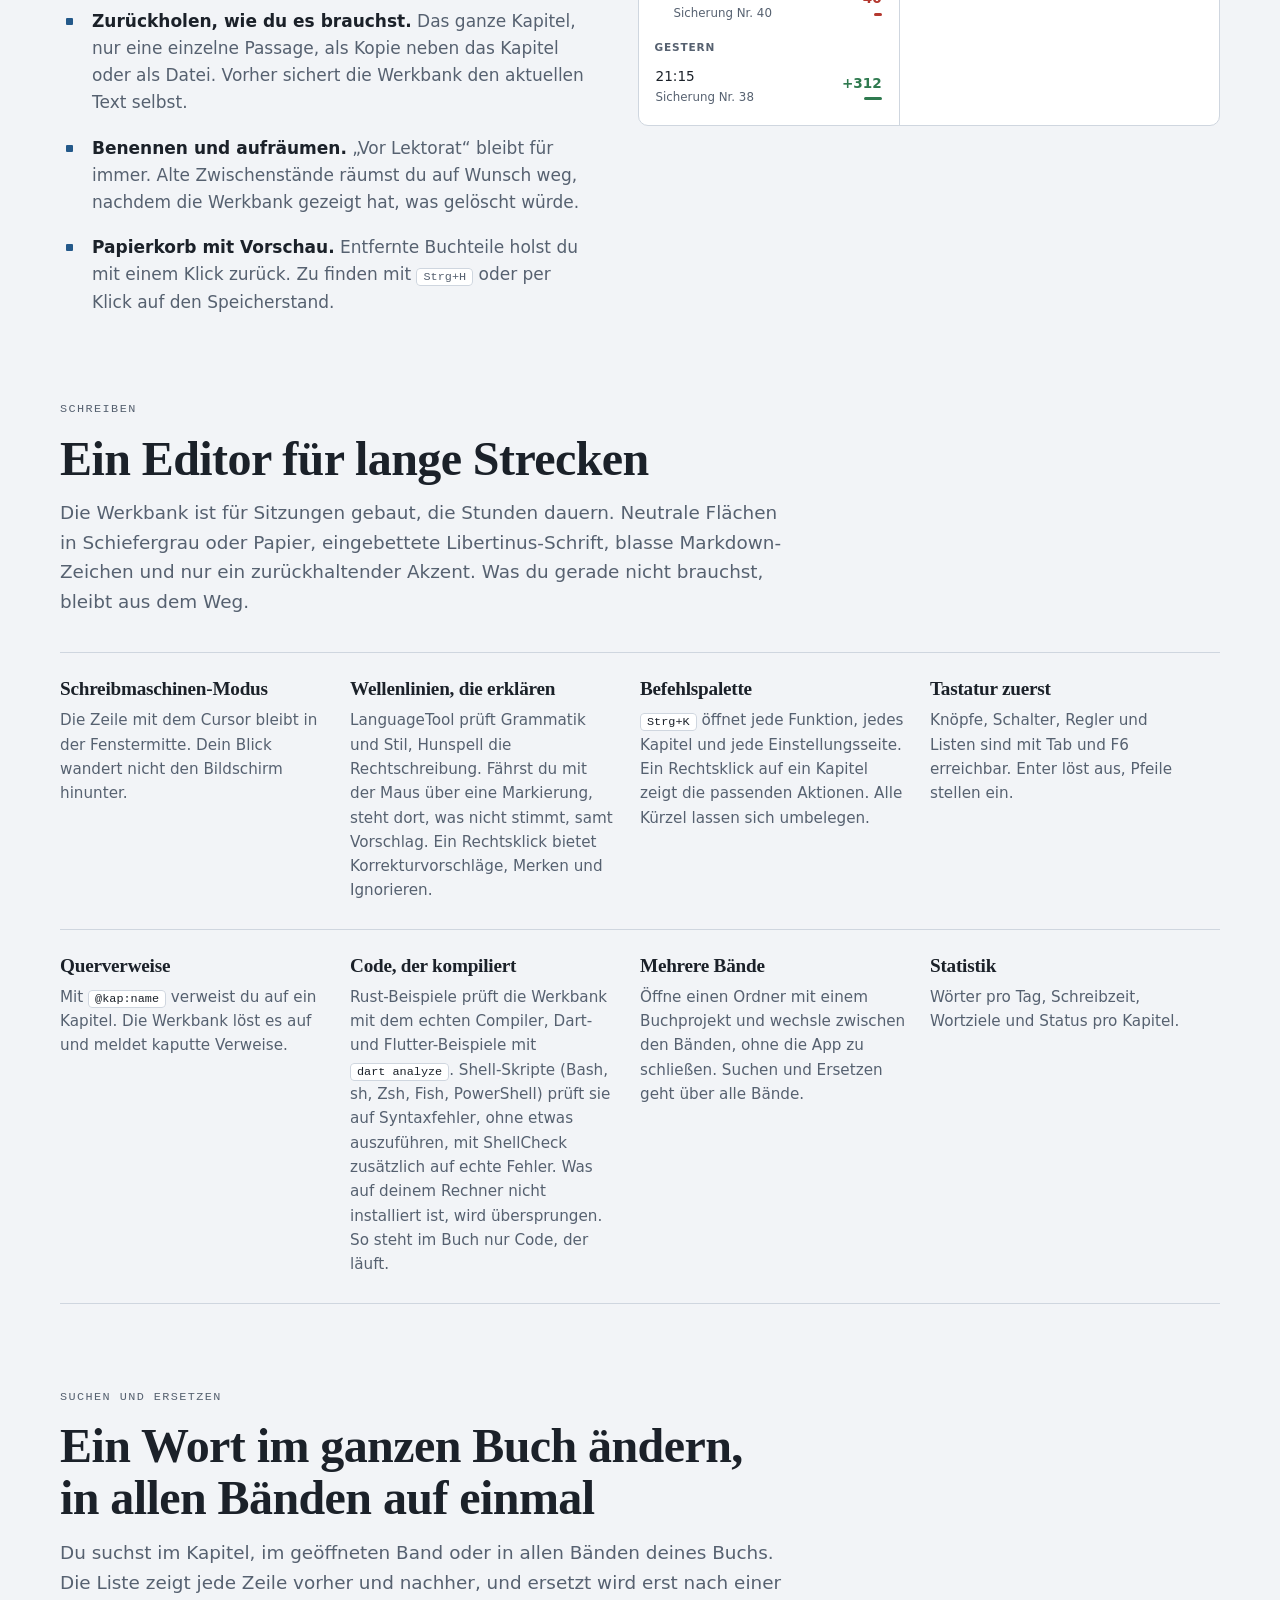
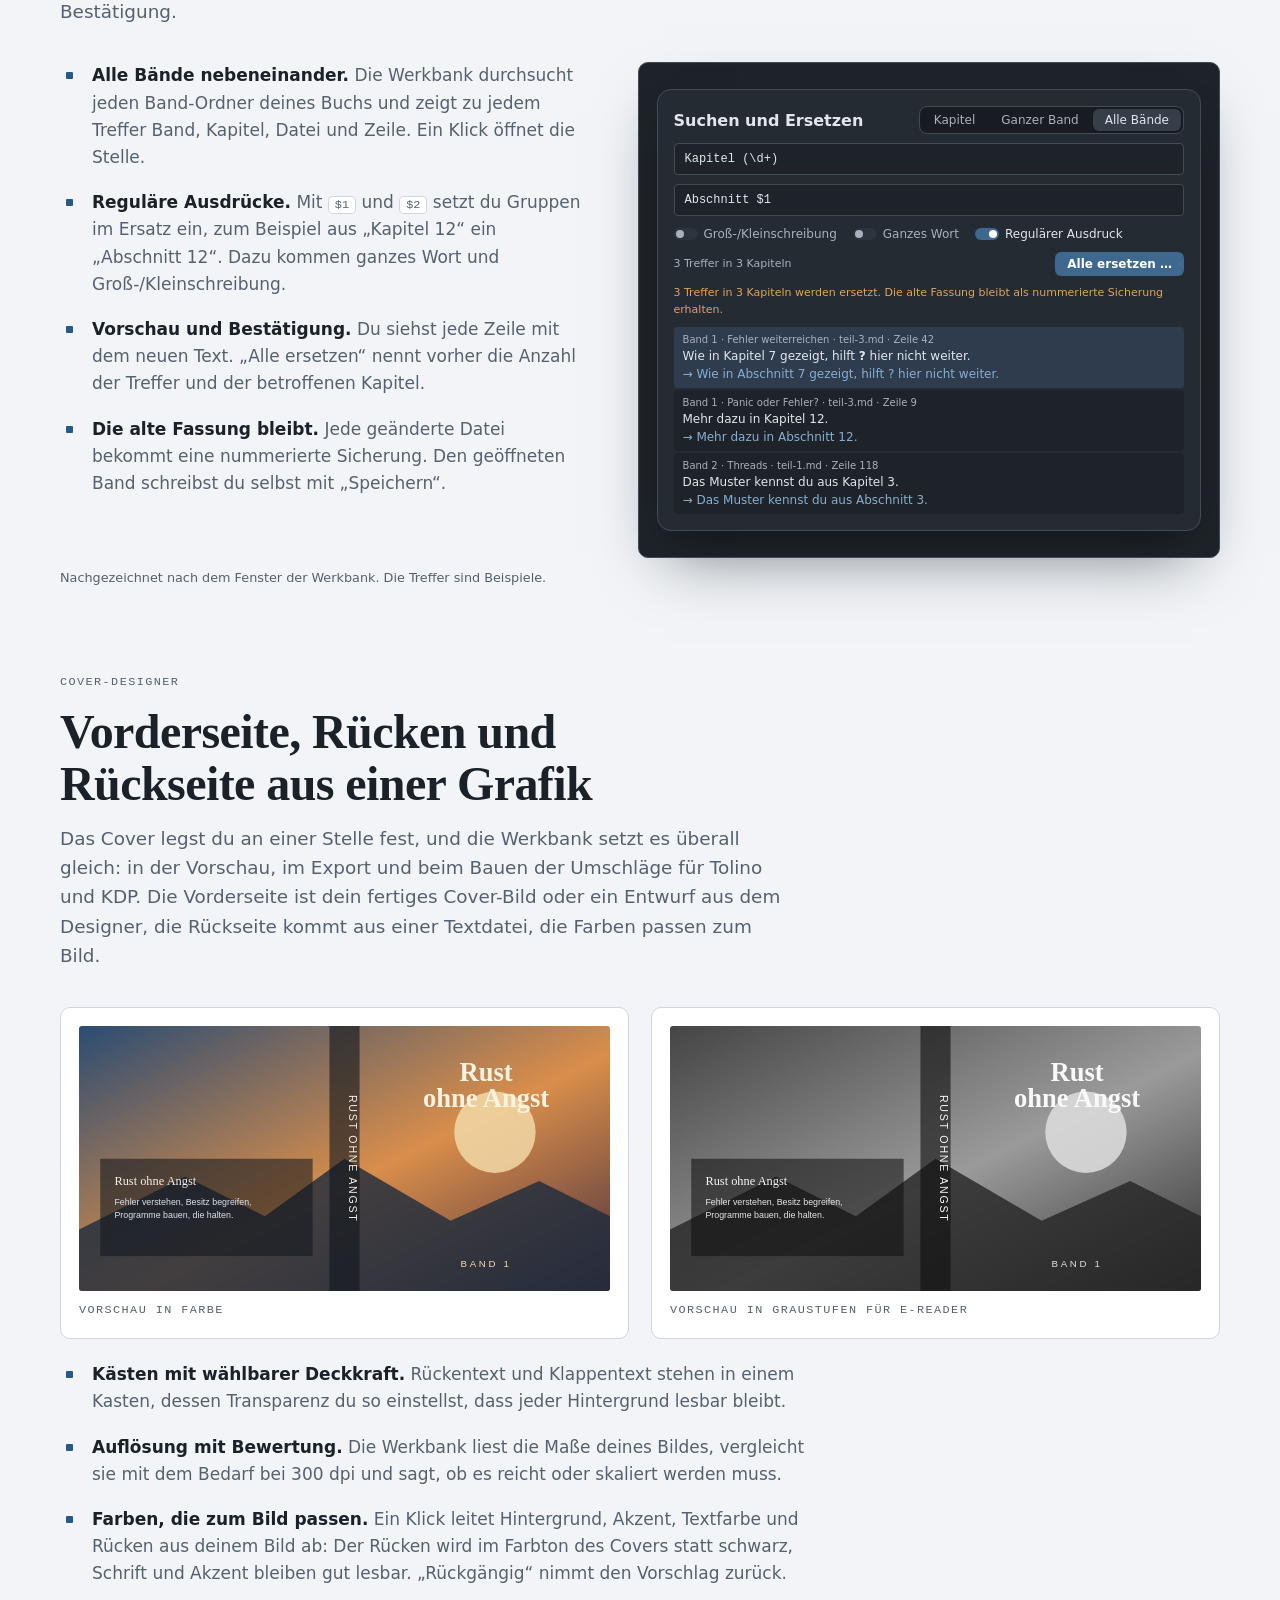
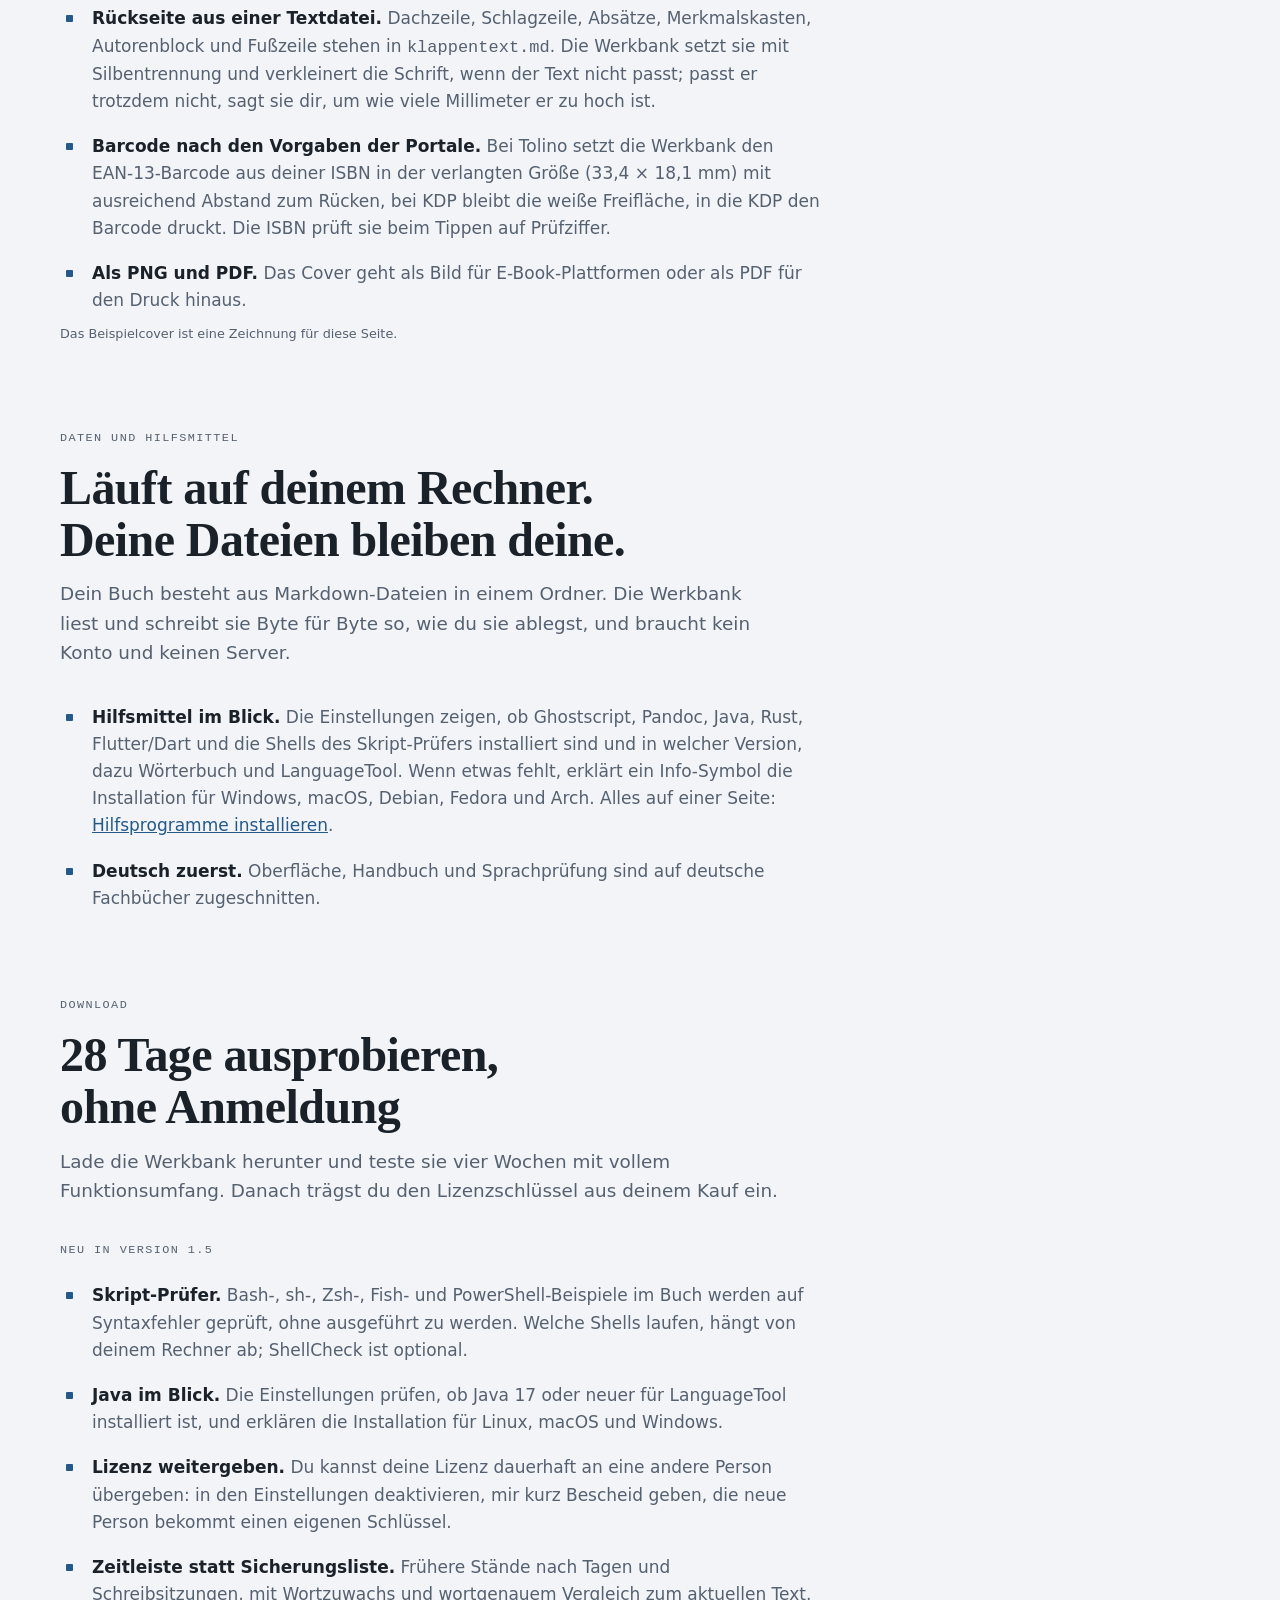
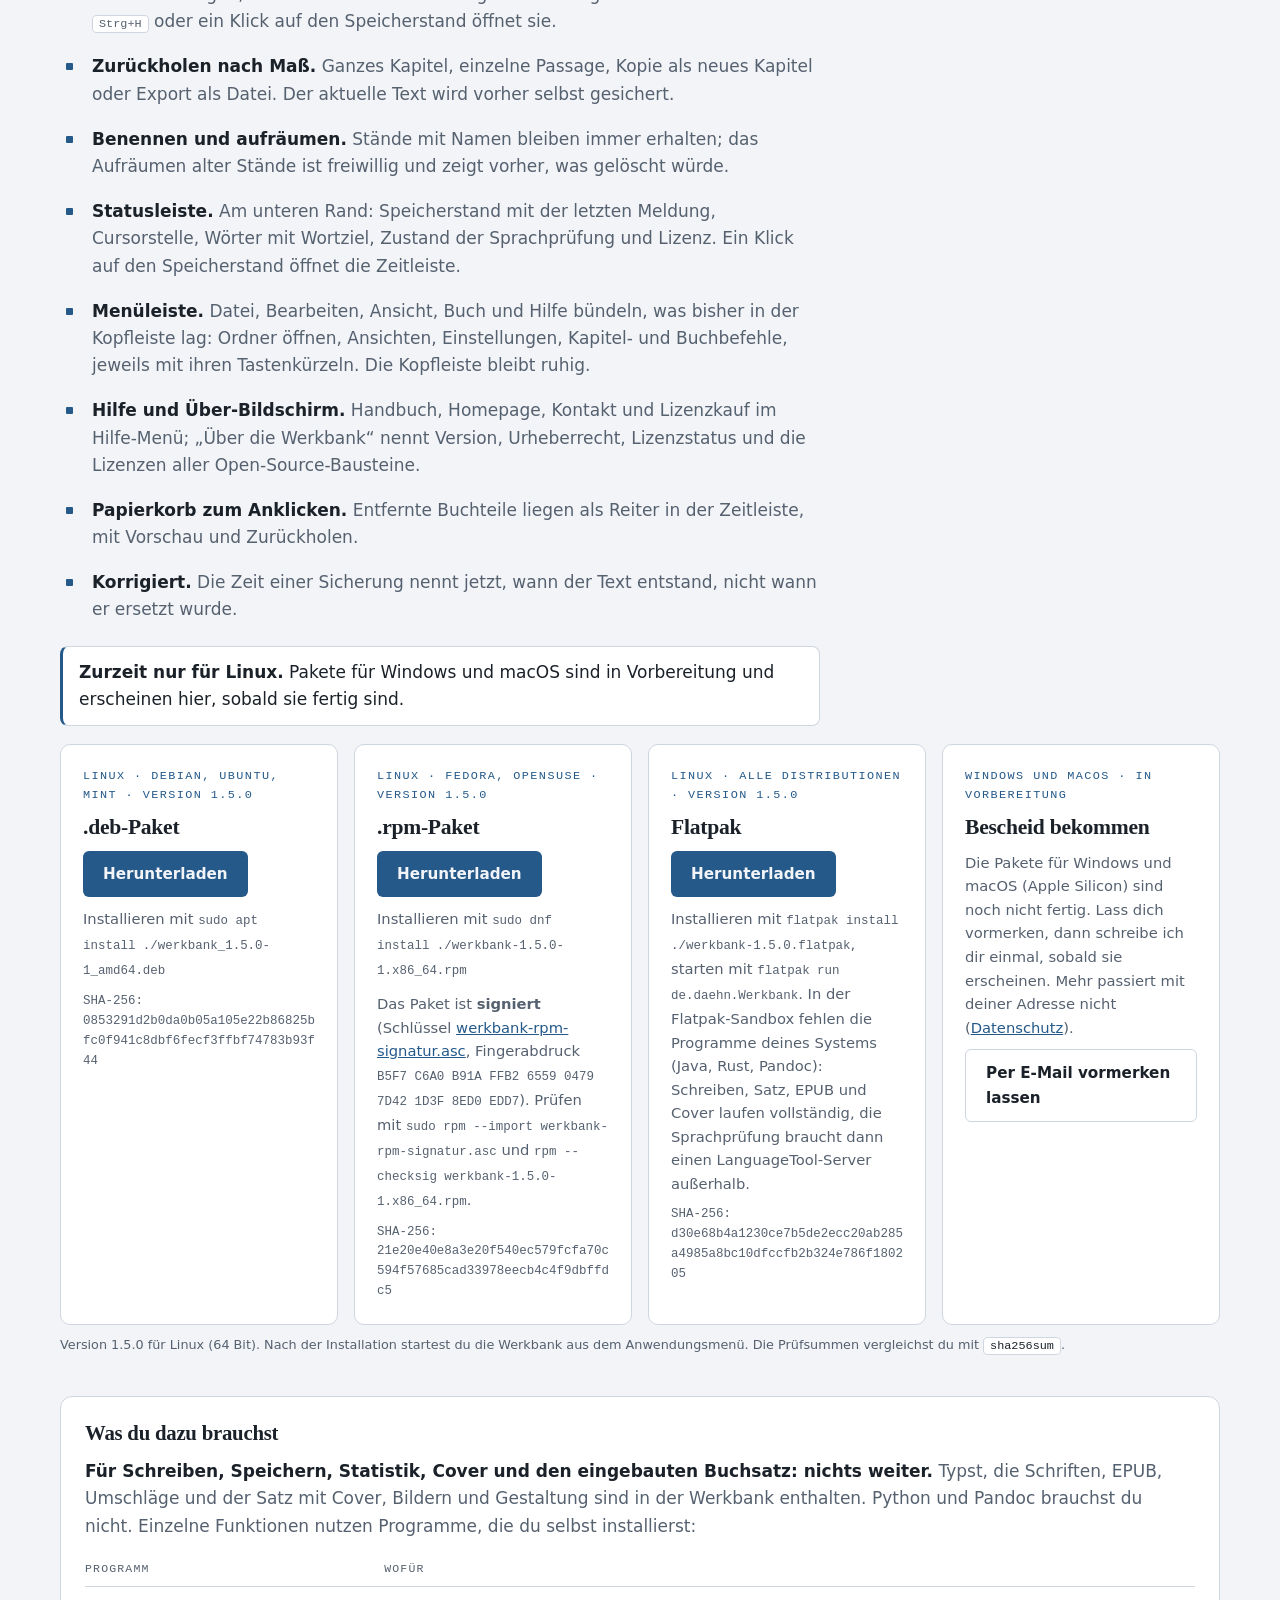
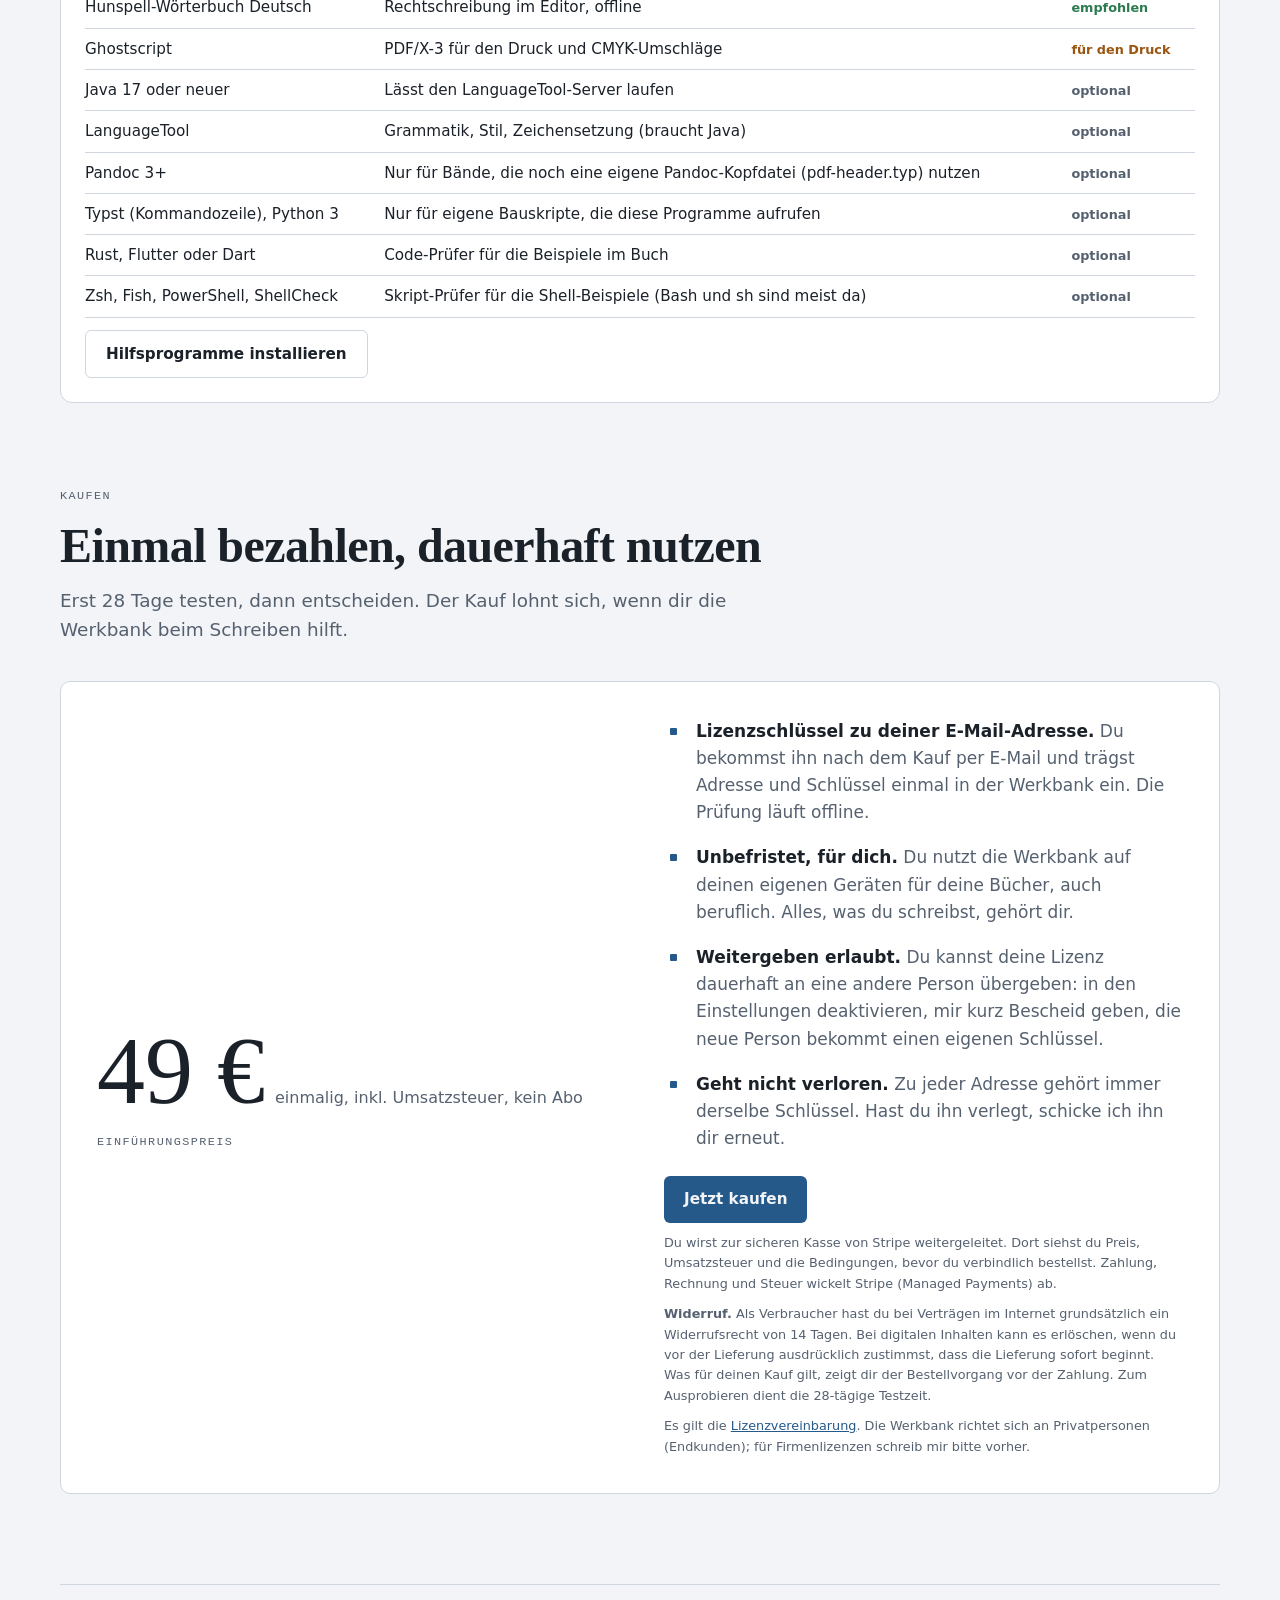
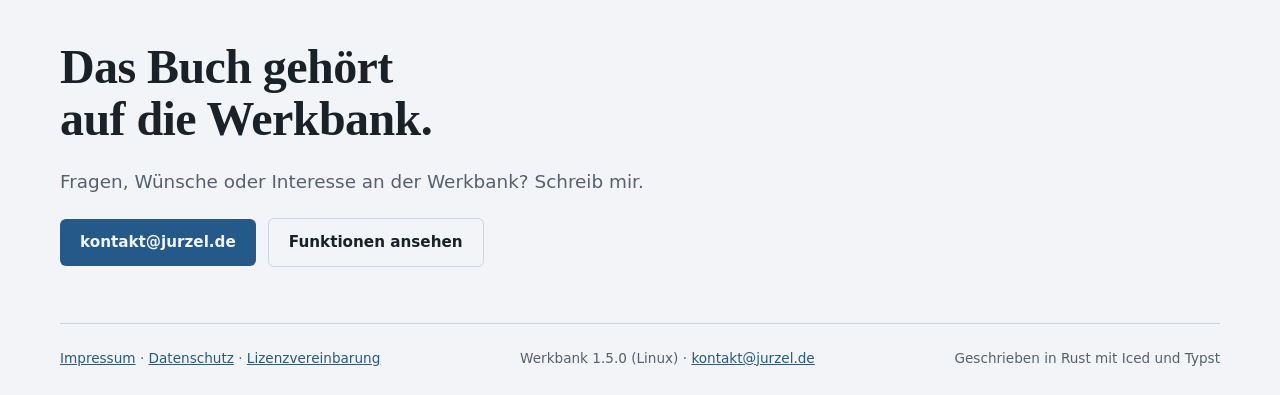
==== commit 3ff12150: "Lizenzkonformität, Skript-Prüfer, schlanker Snap, überarbeitete Webseite - Lizenzen: Lizenztexte der" ====
--- a/werkstatt-web/index.html
+++ b/werkstatt-web/index.html
@@ -4,7 +4,7 @@
 <meta charset="utf-8">
 <meta name="viewport" content="width=device-width, initial-scale=1, viewport-fit=cover">
 <title>Werkbank</title>
-<meta name="description" content="Schreibwerkzeug für Fachbuchautoren: Markdown, Code-Prüfung mit dem echten Compiler, Satz zu PDF/X-3 und EPUB 3, Cover und Barcode für Tolino und KDP, Zeitleiste für alle Fassungen. Einmalig 49 €, kein Abo.">
+<meta name="description" content="Schreibwerkzeug für Fachbuchautoren: Markdown, Code-Prüfung mit dem echten Compiler und Skript-Prüfung, Satz zu PDF/X-3 und EPUB 3, Cover und Barcode für Tolino und KDP, Zeitleiste für alle Fassungen. Einmalig 49 €, kein Abo.">
 <link rel="stylesheet" href="schriften/schriften.css">
 <style>
 /* Layout: eine ruhige Werkstatt-Seite. Links gesetzter Text, rechts das Produkt, dazwischen Schnittzeichnungen
@@ -344,7 +344,7 @@
       <a href="#cover">Cover</a>
       <a href="#daten">Daten</a>
       <a href="#download">Download</a>
-      <a href="installation.html">Installation</a>
+      <a href="installation.html">Hilfsprogramme</a>
       <a href="#kaufen">Kaufen</a>
       <a href="#kontakt">Kontakt</a>
     </nav>
@@ -437,7 +437,7 @@
       <p class="lead">Ein Buch mit Code, Abbildungen und Verweisen scheitert selten am Schreiben, sondern am Drumherum: Beispiele, die nicht mehr laufen, Satz, der nicht zum Verlag oder zu KDP passt, Fassungen, die verloren gehen. Dafür gibt es hier jeweils eine Antwort.</p>
     </div>
     <div class="raster">
-      <div><h3>Code, der kompiliert</h3><p>Jedes Rust-Beispiel prüft der echte Compiler, Dart und Flutter prüft <span class="tastatur">dart analyze</span>. Im Buch steht nur, was läuft, und nach dem nächsten Compiler-Update weißt du, welche Listings brechen.</p></div>
+      <div><h3>Code, der kompiliert</h3><p>Jedes Rust-Beispiel prüft der echte Compiler, Dart und Flutter prüft <span class="tastatur">dart analyze</span>, Shell-Beispiele (Bash, Zsh, Fish, PowerShell) prüft die Werkbank auf Syntaxfehler, ohne sie auszuführen. Im Buch steht nur, was läuft, und nach dem nächsten Compiler-Update weißt du, welche Listings brechen.</p></div>
       <div><h3>Vom Markdown zum fertigen Buch</h3><p>Eigener Satz mit Typst: Druck-PDF (PDF/X-3), Lese-PDF und EPUB 3 aus denselben Dateien, mit den Seitenzahlen, die das Buch wirklich hat. Ohne Pandoc-Skripte, ohne Word.</p></div>
       <div><h3>Tolino und KDP in einem Zug</h3><p>Der Cover-Designer setzt Vorderseite, Rücken (nach Seitenzahl) und Rückseite, rechnet die Maße der Portale und setzt den Barcode aus der ISBN. Vorschau in Farbe und in Graustufen für E-Reader.</p></div>
       <div><h3>Nichts geht verloren</h3><p>Jedes Speichern sichert die alte Fassung. Die Zeitleiste zeigt sie nach Tagen und Schreibsitzungen, vergleicht wortgenau mit dem aktuellen Text und holt ein Kapitel oder nur eine Passage zurück.</p></div>
@@ -569,7 +569,7 @@
       <div><h3>Befehlspalette</h3><p><span class="tastatur">Strg+K</span> öffnet jede Funktion, jedes Kapitel und jede Einstellungsseite. Ein Rechtsklick auf ein Kapitel zeigt die passenden Aktionen. Alle Kürzel lassen sich umbelegen.</p></div>
       <div><h3>Tastatur zuerst</h3><p>Knöpfe, Schalter, Regler und Listen sind mit Tab und F6 erreichbar. Enter löst aus, Pfeile stellen ein.</p></div>
       <div><h3>Querverweise</h3><p>Mit <span class="tastatur">@kap:name</span> verweist du auf ein Kapitel. Die Werkbank löst es auf und meldet kaputte Verweise.</p></div>
-      <div><h3>Code, der kompiliert</h3><p>Rust-Beispiele prüft die Werkbank mit dem echten Compiler, Dart- und Flutter-Beispiele mit <span class="tastatur">dart analyze</span>. So steht im Buch nur Code, der läuft.</p></div>
+      <div><h3>Code, der kompiliert</h3><p>Rust-Beispiele prüft die Werkbank mit dem echten Compiler, Dart- und Flutter-Beispiele mit <span class="tastatur">dart analyze</span>. Shell-Skripte (Bash, sh, Zsh, Fish, PowerShell) prüft sie auf Syntaxfehler, ohne etwas auszuführen, mit ShellCheck zusätzlich auf echte Fehler. Was auf deinem Rechner nicht installiert ist, wird übersprungen. So steht im Buch nur Code, der läuft.</p></div>
       <div><h3>Mehrere Bände</h3><p>Öffne einen Ordner mit einem Buchprojekt und wechsle zwischen den Bänden, ohne die App zu schließen. Suchen und Ersetzen geht über alle Bände.</p></div>
       <div><h3>Statistik</h3><p>Wörter pro Tag, Schreibzeit, Wortziele und Status pro Kapitel.</p></div>
     </div>
@@ -672,7 +672,7 @@
       <p class="lead">Dein Buch besteht aus Markdown-Dateien in einem Ordner. Die Werkbank liest und schreibt sie Byte für Byte so, wie du sie ablegst, und braucht kein Konto und keinen Server.</p>
     </div>
     <ul class="liste" style="max-width:760px">
-      <li><div><b>Hilfsmittel im Blick.</b> <span>Die Einstellungen zeigen, ob Ghostscript, Pandoc, Rust und Flutter/Dart installiert sind und in welcher Version, dazu Wörterbuch und LanguageTool. Wenn etwas fehlt, erklärt ein Info-Symbol die Installation für Windows, macOS, Debian, Fedora und Arch. Alles auf einer Seite: <a href="installation.html">Hilfsprogramme installieren</a>.</span></div></li>
+      <li><div><b>Hilfsmittel im Blick.</b> <span>Die Einstellungen zeigen, ob Ghostscript, Pandoc, Java, Rust, Flutter/Dart und die Shells des Skript-Prüfers installiert sind und in welcher Version, dazu Wörterbuch und LanguageTool. Wenn etwas fehlt, erklärt ein Info-Symbol die Installation für Windows, macOS, Debian, Fedora und Arch. Alles auf einer Seite: <a href="installation.html">Hilfsprogramme installieren</a>.</span></div></li>
       <li><div><b>Deutsch zuerst.</b> <span>Oberfläche, Handbuch und Sprachprüfung sind auf deutsche Fachbücher zugeschnitten.</span></div></li>
     </ul>
   </section>
@@ -686,6 +686,9 @@
     <div class="neu14" style="max-width:760px;margin:0 0 22px">
       <p class="marke">Neu in Version 1.5</p>
       <ul class="liste">
+        <li><div><b>Skript-Prüfer.</b> <span>Bash-, sh-, Zsh-, Fish- und PowerShell-Beispiele im Buch werden auf Syntaxfehler geprüft, ohne ausgeführt zu werden. Welche Shells laufen, hängt von deinem Rechner ab; ShellCheck ist optional.</span></div></li>
+        <li><div><b>Java im Blick.</b> <span>Die Einstellungen prüfen, ob Java 17 oder neuer für LanguageTool installiert ist, und erklären die Installation für Linux, macOS und Windows.</span></div></li>
+        <li><div><b>Lizenz weitergeben.</b> <span>Du kannst deine Lizenz dauerhaft an eine andere Person übergeben: in den Einstellungen deaktivieren, mir kurz Bescheid geben, die neue Person bekommt einen eigenen Schlüssel.</span></div></li>
         <li><div><b>Zeitleiste statt Sicherungsliste.</b> <span>Frühere Stände nach Tagen und Schreibsitzungen, mit Wortzuwachs und wortgenauem Vergleich zum aktuellen Text. <span class="tastatur">Strg+H</span> oder ein Klick auf den Speicherstand öffnet sie.</span></div></li>
         <li><div><b>Zurückholen nach Maß.</b> <span>Ganzes Kapitel, einzelne Passage, Kopie als neues Kapitel oder Export als Datei. Der aktuelle Text wird vorher selbst gesichert.</span></div></li>
         <li><div><b>Benennen und aufräumen.</b> <span>Stände mit Namen bleiben immer erhalten; das Aufräumen alter Stände ist freiwillig und zeigt vorher, was gelöscht würde.</span></div></li>
@@ -696,28 +699,14 @@
         <li><div><b>Korrigiert.</b> <span>Die Zeit einer Sicherung nennt jetzt, wann der Text entstand, nicht wann er ersetzt wurde.</span></div></li>
       </ul>
     </div>
-    <p class="hinweis-version" style="max-width:760px;margin:0 0 18px;padding:12px 16px;border:1px solid var(--linie);border-left:3px solid var(--akzent);border-radius:8px;background:var(--flaeche)"><b>Windows und macOS sind noch bei Version 1.3.0.</b> Die Pakete für 1.5 folgen. Alle Neuerungen von 1.4 und 1.5 stecken erst in den Linux-Paketen (.deb, .rpm, Flatpak).</p>
+    <p class="hinweis-version" style="max-width:760px;margin:0 0 18px;padding:12px 16px;border:1px solid var(--linie);border-left:3px solid var(--akzent);border-radius:8px;background:var(--flaeche)"><b>Zurzeit nur für Linux.</b> Pakete für Windows und macOS sind in Vorbereitung und erscheinen hier, sobald sie fertig sind.</p>
     <div class="downloads">
-      <div class="download">
-        <span class="marke">Windows 10 und 11 · 64 Bit · Version 1.3.0</span>
-        <h3>Installationsprogramm</h3>
-        <a class="knopf" href="downloads/Werkbank-1.3.0-Setup.exe" download>Herunterladen</a>
-        <p>Doppelklick auf die Datei startet die Installation. Windows warnt beim ersten Start eventuell vor einem unbekannten Herausgeber: „Weitere Informationen“, dann „Trotzdem ausführen“.</p>
-        <code>SHA-256: 0b1dab1c33ec0210d47b3c095947c051f44936ba0bb75668744a4cf8b6d510dd</code>
-      </div>
-      <div class="download">
-        <span class="marke">macOS 12 oder neuer · Apple Silicon · Version 1.3.0</span>
-        <h3>Disk-Image (.dmg)</h3>
-        <a class="knopf" href="downloads/Werkbank-1.3.0-macOS-arm64.dmg" download>Herunterladen</a>
-        <p>DMG öffnen und die Werkbank in „Programme“ ziehen. Beim ersten Start meldet macOS einen nicht verifizierten Entwickler: Rechtsklick auf die App, „Öffnen“, dann „Öffnen“ bestätigen (oder unter Systemeinstellungen → Datenschutz &amp; Sicherheit „Trotzdem öffnen“).</p>
-        <code>SHA-256: 8572097f6c04ebc99d5843ffb653d0949e3197efe88103ae842b814bbc67cb6d</code>
-      </div>
       <div class="download">
         <span class="marke">Linux · Debian, Ubuntu, Mint · Version 1.5.0</span>
         <h3>.deb-Paket</h3>
         <a class="knopf" href="downloads/werkbank_1.5.0-1_amd64.deb" download>Herunterladen</a>
         <p>Installieren mit <code>sudo apt install ./werkbank_1.5.0-1_amd64.deb</code></p>
-        <code>SHA-256: 5654623f9dff661f8a8d2575de1371006ffa5d0ecf893e2a7c59c7dcbd0780eb</code>
+        <code>SHA-256: 0853291d2b0da0b05a105e22b86825bfc0f941c8dbf6fecf3ffbf74783b93f44</code>
       </div>
       <div class="download">
         <span class="marke">Linux · Fedora, openSUSE · Version 1.5.0</span>
@@ -725,17 +714,23 @@
         <a class="knopf" href="downloads/werkbank-1.5.0-1.x86_64.rpm" download>Herunterladen</a>
         <p>Installieren mit <code>sudo dnf install ./werkbank-1.5.0-1.x86_64.rpm</code></p>
         <p>Das Paket ist <b>signiert</b> (Schlüssel <a href="downloads/werkbank-rpm-signatur.asc" download>werkbank-rpm-signatur.asc</a>, Fingerabdruck <code>B5F7 C6A0 B91A FFB2 6559 0479 7D42 1D3F 8ED0 EDD7</code>). Prüfen mit <code>sudo rpm --import werkbank-rpm-signatur.asc</code> und <code>rpm --checksig werkbank-1.5.0-1.x86_64.rpm</code>.</p>
-        <code>SHA-256: 219a97df007960d113cbdfab2fbf152b2f8dc0d5c200667e455fc9b660c00e7c</code>
+        <code>SHA-256: 21e20e40e8a3e20f540ec579fcfa70c594f57685cad33978eecb4c4f9dbffdc5</code>
       </div>
       <div class="download">
         <span class="marke">Linux · alle Distributionen · Version 1.5.0</span>
         <h3>Flatpak</h3>
         <a class="knopf" href="downloads/werkbank-1.5.0.flatpak" download>Herunterladen</a>
         <p>Installieren mit <code>flatpak install ./werkbank-1.5.0.flatpak</code>, starten mit <code>flatpak run de.daehn.Werkbank</code>. In der Flatpak-Sandbox fehlen die Programme deines Systems (Java, Rust, Pandoc): Schreiben, Satz, EPUB und Cover laufen vollständig, die Sprachprüfung braucht dann einen LanguageTool-Server außerhalb.</p>
-        <code>SHA-256: 31d464b501fb7c495a27b432f573d844e3b5b922b8c56e3be28cfae2aeb83605</code>
-      </div>
-    </div>
-    <p class="bildnotiz">Version 1.5.0 für Linux (64 Bit); für Windows und macOS (Apple Silicon) ist es noch Version 1.3.0. Nach der Installation startest du die Werkbank aus dem Startmenü bzw. Anwendungsmenü. Die Prüfsummen kannst du unter Linux mit <span class="tastatur">sha256sum</span>, unter macOS mit <span class="tastatur">shasum -a 256</span>, unter Windows in PowerShell mit <span class="tastatur">Get-FileHash</span> vergleichen.</p>
+        <code>SHA-256: d30e68b4a1230ce7b5de2ecc20ab285a4985a8bc10dfccfb2b324e786f180205</code>
+      </div>
+      <div class="download" id="vormerken">
+        <span class="marke">Windows und macOS · in Vorbereitung</span>
+        <h3>Bescheid bekommen</h3>
+        <p>Die Pakete für Windows und macOS (Apple Silicon) sind noch nicht fertig. Lass dich vormerken, dann schreibe ich dir einmal, sobald sie erscheinen. Mehr passiert mit deiner Adresse nicht (<a href="datenschutz.html#vormerken">Datenschutz</a>).</p>
+        <a class="knopf leise" href="mailto:kontakt@jurzel.de?subject=Werkbank%20vormerken&amp;body=Bitte%20informiert%20mich%2C%20wenn%20die%20Werkbank%20f%C3%BCr%20Windows%20bzw.%20macOS%20erscheint.%0D%0A%0D%0ASystem%20(Windows%20oder%20macOS)%3A%20">Per E-Mail vormerken lassen</a>
+      </div>
+    </div>
+    <p class="bildnotiz">Version 1.5.0 für Linux (64 Bit). Nach der Installation startest du die Werkbank aus dem Anwendungsmenü. Die Prüfsummen vergleichst du mit <span class="tastatur">sha256sum</span>.</p>
 
     <div class="brauchst" id="werkzeuge">
       <h3>Was du dazu brauchst</h3>
@@ -745,13 +740,15 @@
         <tbody>
           <tr><td>Hunspell-Wörterbuch Deutsch</td><td>Rechtschreibung im Editor, offline</td><td><span class="stufe ja">empfohlen</span></td></tr>
           <tr><td>Ghostscript</td><td>PDF/X-3 für den Druck und CMYK-Umschläge</td><td><span class="stufe druck">für den Druck</span></td></tr>
-          <tr><td>LanguageTool und Java 17+</td><td>Grammatik, Stil, Zeichensetzung</td><td><span class="stufe">optional</span></td></tr>
+          <tr><td>Java 17 oder neuer</td><td>Lässt den LanguageTool-Server laufen</td><td><span class="stufe">optional</span></td></tr>
+          <tr><td>LanguageTool</td><td>Grammatik, Stil, Zeichensetzung (braucht Java)</td><td><span class="stufe">optional</span></td></tr>
           <tr><td>Pandoc 3+</td><td>Nur für Bände, die noch eine eigene Pandoc-Kopfdatei (pdf-header.typ) nutzen</td><td><span class="stufe">optional</span></td></tr>
           <tr><td>Typst (Kommandozeile), Python 3</td><td>Nur für eigene Bauskripte, die diese Programme aufrufen</td><td><span class="stufe">optional</span></td></tr>
           <tr><td>Rust, Flutter oder Dart</td><td>Code-Prüfer für die Beispiele im Buch</td><td><span class="stufe">optional</span></td></tr>
+          <tr><td>Zsh, Fish, PowerShell, ShellCheck</td><td>Skript-Prüfer für die Shell-Beispiele (Bash und sh sind meist da)</td><td><span class="stufe">optional</span></td></tr>
         </tbody>
       </table>
-      <a class="knopf leise" href="installation.html">Installation für Linux, macOS und Windows</a>
+      <a class="knopf leise" href="installation.html">Hilfsprogramme installieren</a>
     </div>
   </section>
 
@@ -759,21 +756,26 @@
     <div class="kopf-abschnitt">
       <p class="marke">Kaufen</p>
       <h2>Einmal bezahlen, dauerhaft nutzen</h2>
+      <p class="lead">Erst 28 Tage testen, dann entscheiden. Der Kauf lohnt sich, wenn dir die Werkbank beim Schreiben hilft.</p>
     </div>
     <div class="kauf">
       <div>
-        <p class="preis">49 €<small>einmalig, kein Abo</small></p>
+        <p class="preis">49 €<small>einmalig, inkl. Umsatzsteuer, kein Abo</small></p>
         <p class="marke" style="margin-top:14px">Einführungspreis</p>
       </div>
       <div>
         <ul class="liste" style="margin:0 0 24px">
-          <li><div><b>Lizenzschlüssel zu deiner E-Mail-Adresse.</b> <span>Du trägst Adresse und Schlüssel einmal in der Werkbank ein. Die Prüfung läuft offline.</span></div></li>
+          <li><div><b>Lizenzschlüssel zu deiner E-Mail-Adresse.</b> <span>Du bekommst ihn nach dem Kauf per E-Mail und trägst Adresse und Schlüssel einmal in der Werkbank ein. Die Prüfung läuft offline.</span></div></li>
+          <li><div><b>Unbefristet, für dich.</b> <span>Du nutzt die Werkbank auf deinen eigenen Geräten für deine Bücher, auch beruflich. Alles, was du schreibst, gehört dir.</span></div></li>
+          <li><div><b>Weitergeben erlaubt.</b> <span>Du kannst deine Lizenz dauerhaft an eine andere Person übergeben: in den Einstellungen deaktivieren, mir kurz Bescheid geben, die neue Person bekommt einen eigenen Schlüssel.</span></div></li>
           <li><div><b>Geht nicht verloren.</b> <span>Zu jeder Adresse gehört immer derselbe Schlüssel. Hast du ihn verlegt, schicke ich ihn dir erneut.</span></div></li>
         </ul>
         <div class="held-zeile">
-          <a class="knopf" id="kauf-knopf" data-checkout="https://buy.stripe.com/bJeeVd7Mn7HS52z3WR8so00" href="mailto:kontakt@jurzel.de?subject=Werkbank%20kaufen&body=Bitte%20schickt%20mir%20ein%20Angebot%20f%C3%BCr%20die%20Werkbank%20(49%20EUR).%0D%0A%0D%0AMeine%20E-Mail-Adresse%20f%C3%BCr%20die%20Lizenz%3A%20">Per E-Mail bestellen</a>
-        </div>
-        <p class="bildnotiz" id="kauf-notiz">Die Online-Bezahlung wird noch angebunden. Bis dahin läuft die Bestellung per E-Mail. Die Werkbank lässt sich 28 Tage lang mit vollem Funktionsumfang testen.</p>
+          <a class="knopf" href="https://buy.stripe.com/bJeeVd7Mn7HS52z3WR8so00">Jetzt kaufen</a>
+        </div>
+        <p class="bildnotiz">Du wirst zur sicheren Kasse von Stripe weitergeleitet. Dort siehst du Preis, Umsatzsteuer und die Bedingungen, bevor du verbindlich bestellst. Zahlung, Rechnung und Steuer wickelt Stripe (Managed Payments) ab.</p>
+        <p class="bildnotiz"><b>Widerruf.</b> Als Verbraucher hast du bei Verträgen im Internet grundsätzlich ein Widerrufsrecht von 14 Tagen. Bei digitalen Inhalten kann es erlöschen, wenn du vor der Lieferung ausdrücklich zustimmst, dass die Lieferung sofort beginnt. Was für deinen Kauf gilt, zeigt dir der Bestellvorgang vor der Zahlung. Zum Ausprobieren dient die 28-tägige Testzeit.</p>
+        <p class="bildnotiz">Es gilt die <a href="lizenzvereinbarung.html">Lizenzvereinbarung</a>. Die Werkbank richtet sich an Privatpersonen (Endkunden); für Firmenlizenzen schreib mir bitte vorher.</p>
       </div>
     </div>
   </section>
@@ -786,20 +788,10 @@
       <a class="knopf leise" href="#schreiben">Funktionen ansehen</a>
     </div>
   </div>
-  <footer class="fuss"><span><a href="impressum.html">Impressum</a> · <a href="datenschutz.html">Datenschutz</a></span><span>Werkbank 1.5.0 (Windows und macOS: 1.3.0) · <a href="mailto:kontakt@jurzel.de">kontakt@jurzel.de</a></span><span>Geschrieben in Rust mit Iced und Typst</span></footer>
+  <footer class="fuss"><span><a href="impressum.html">Impressum</a> · <a href="datenschutz.html">Datenschutz</a> · <a href="lizenzvereinbarung.html">Lizenzvereinbarung</a></span><span>Werkbank 1.5.0 (Linux) · <a href="mailto:kontakt@jurzel.de">kontakt@jurzel.de</a></span><span>Geschrieben in Rust mit Iced und Typst</span></footer>
 </div>
 
 <script>
-/* Kaufknopf: Sobald in data-checkout der Stripe-Zahlungslink steht (https://buy.stripe.com/…), führt er zur Kasse. */
-(function () {
-  var k = document.getElementById('kauf-knopf');
-  var url = k && k.getAttribute('data-checkout');
-  if (url && url.indexOf('https://') === 0) {
-    k.href = url;
-    k.textContent = 'Jetzt kaufen';
-    document.getElementById('kauf-notiz').textContent = 'Sichere Zahlung über Stripe. Den Lizenzschlüssel bekommst du per E-Mail. Die Werkbank lässt sich 28 Tage lang mit vollem Funktionsumfang testen.';
-  }
-})();
 (function () {
   var app = document.getElementById('app');
   var dunkel = document.getElementById('app-dunkel');
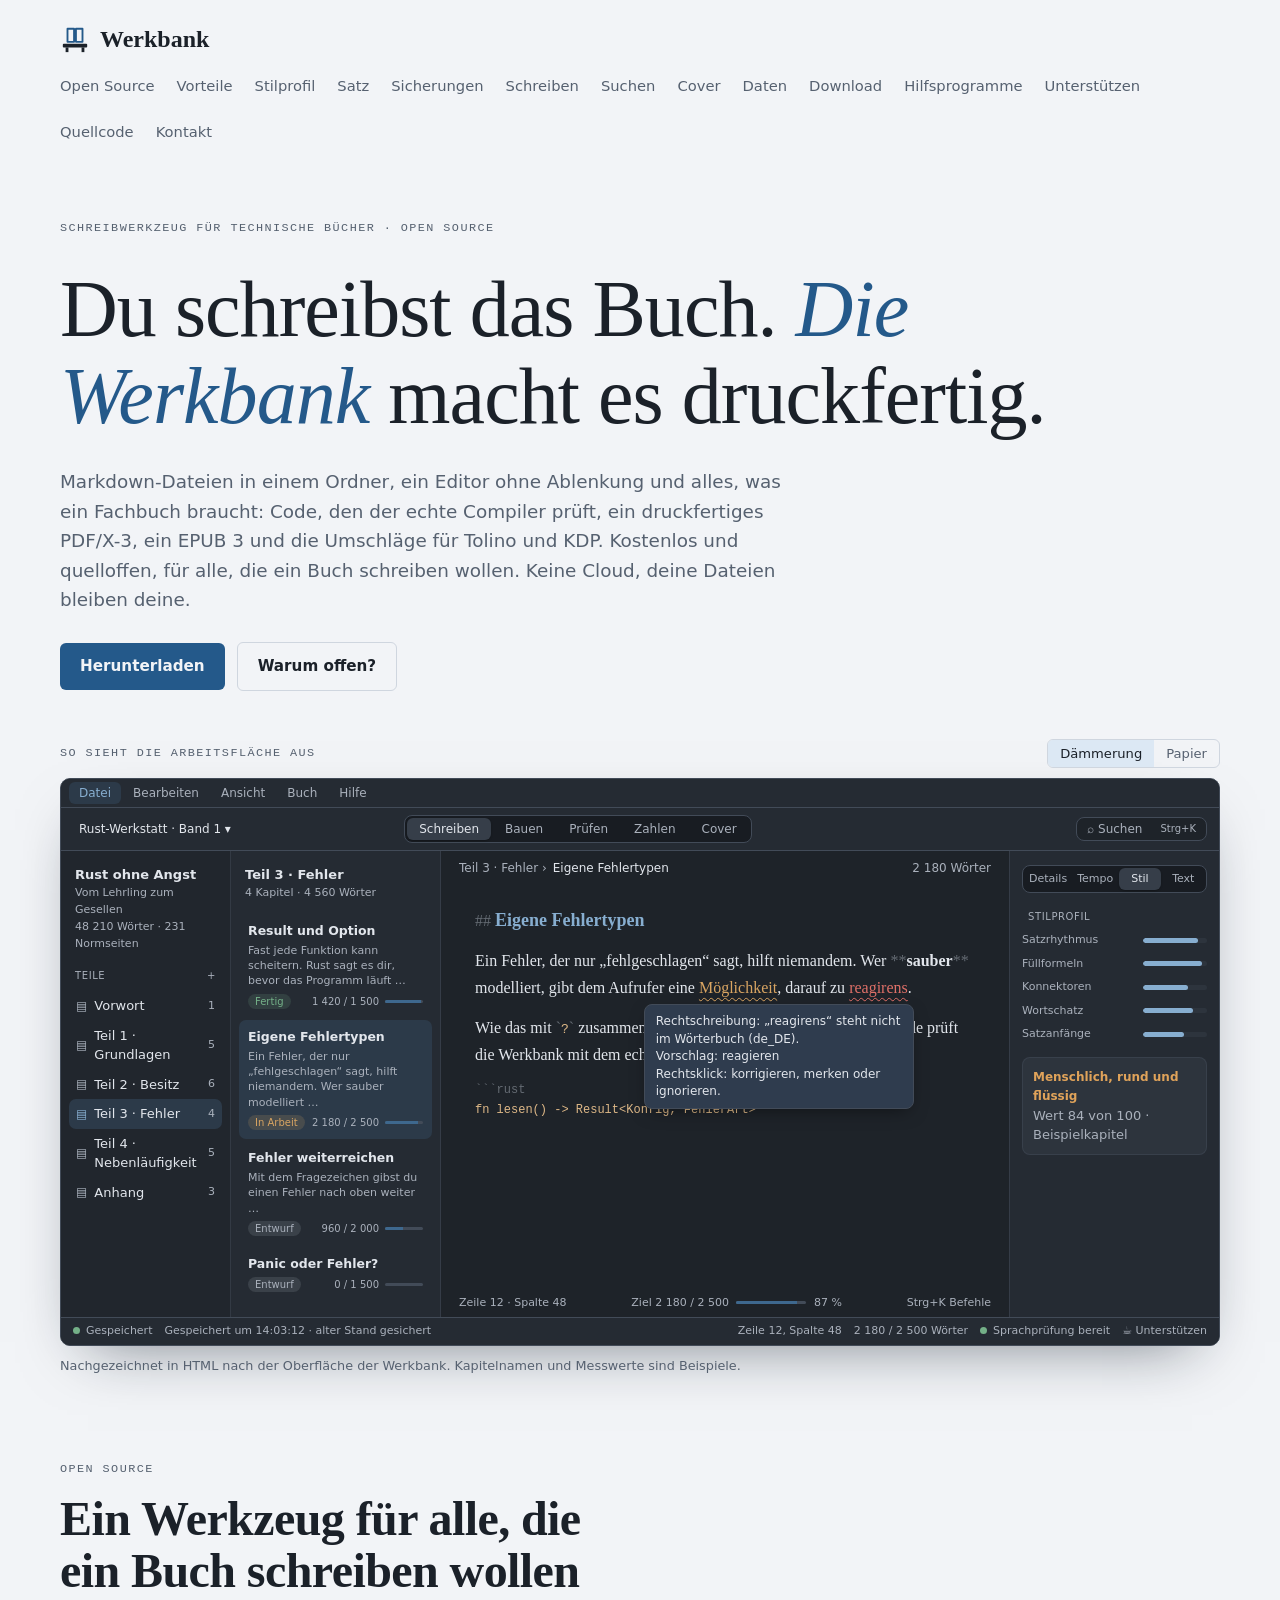
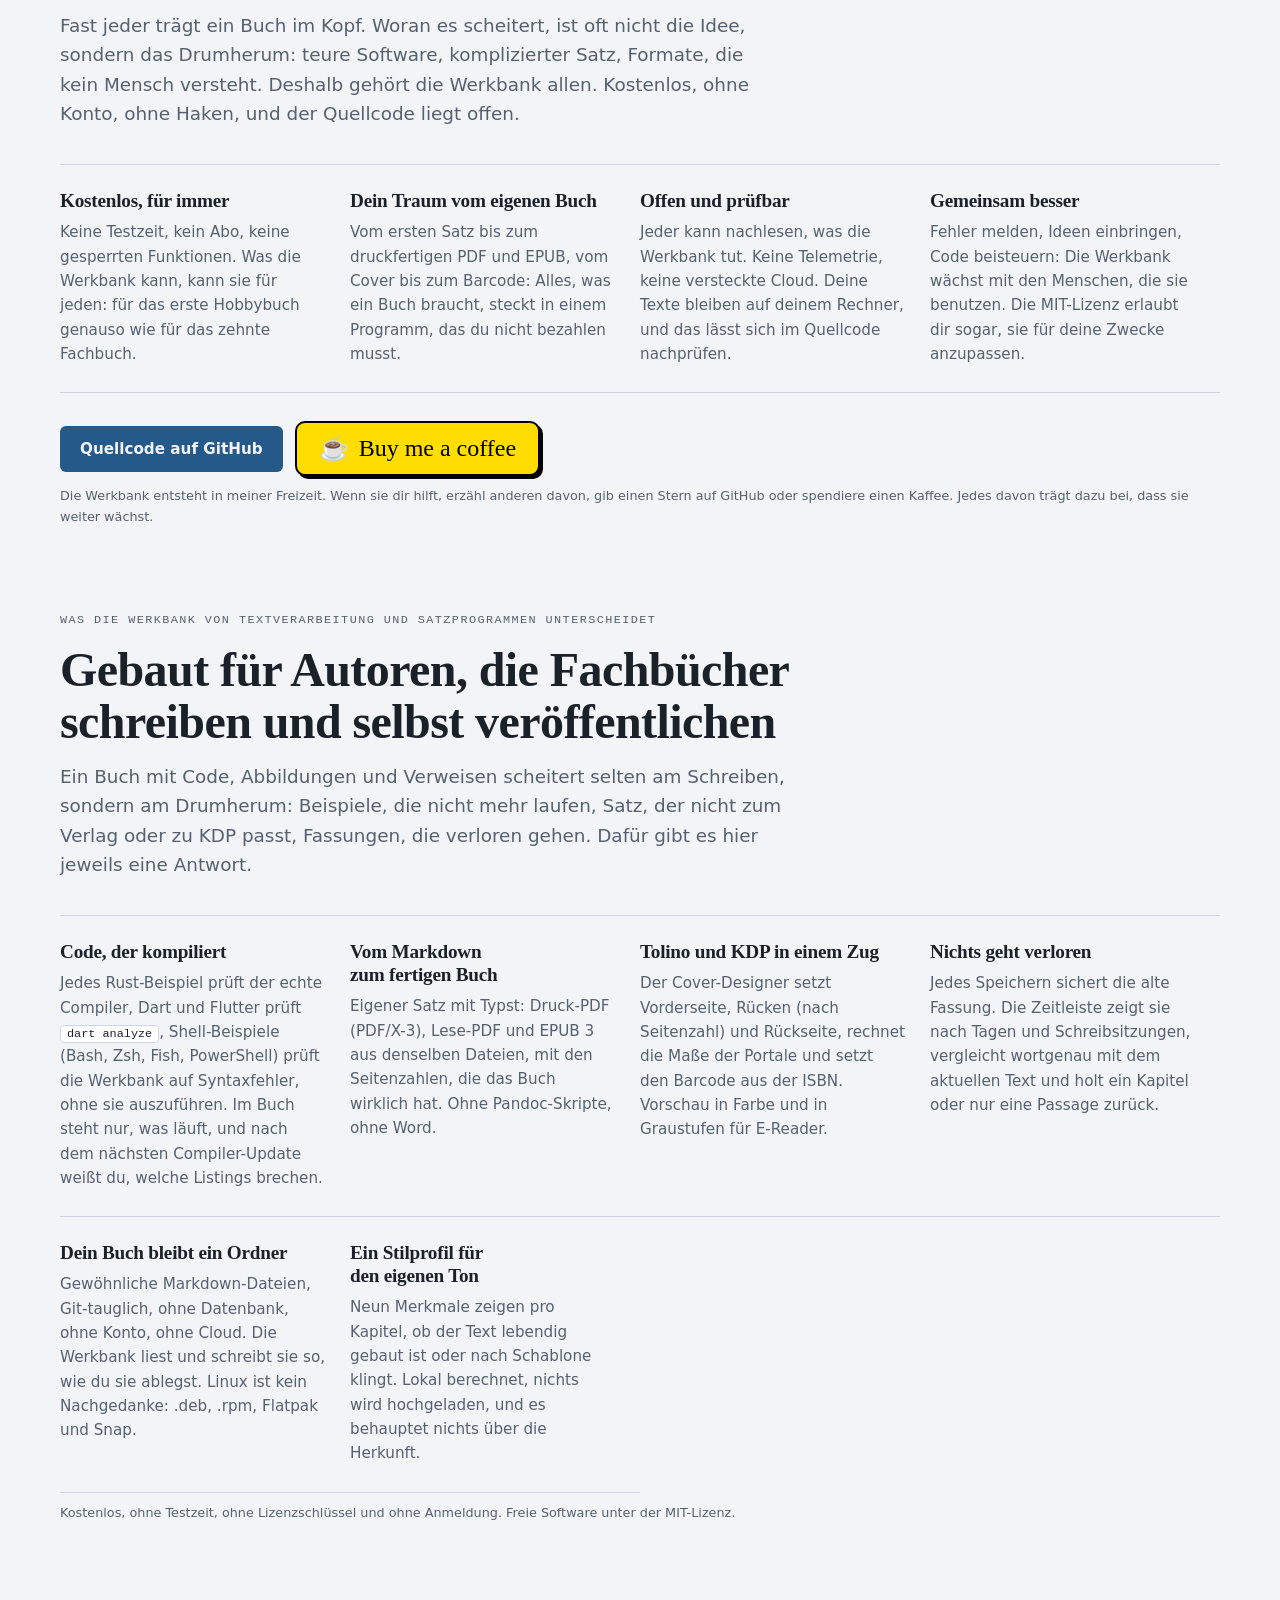
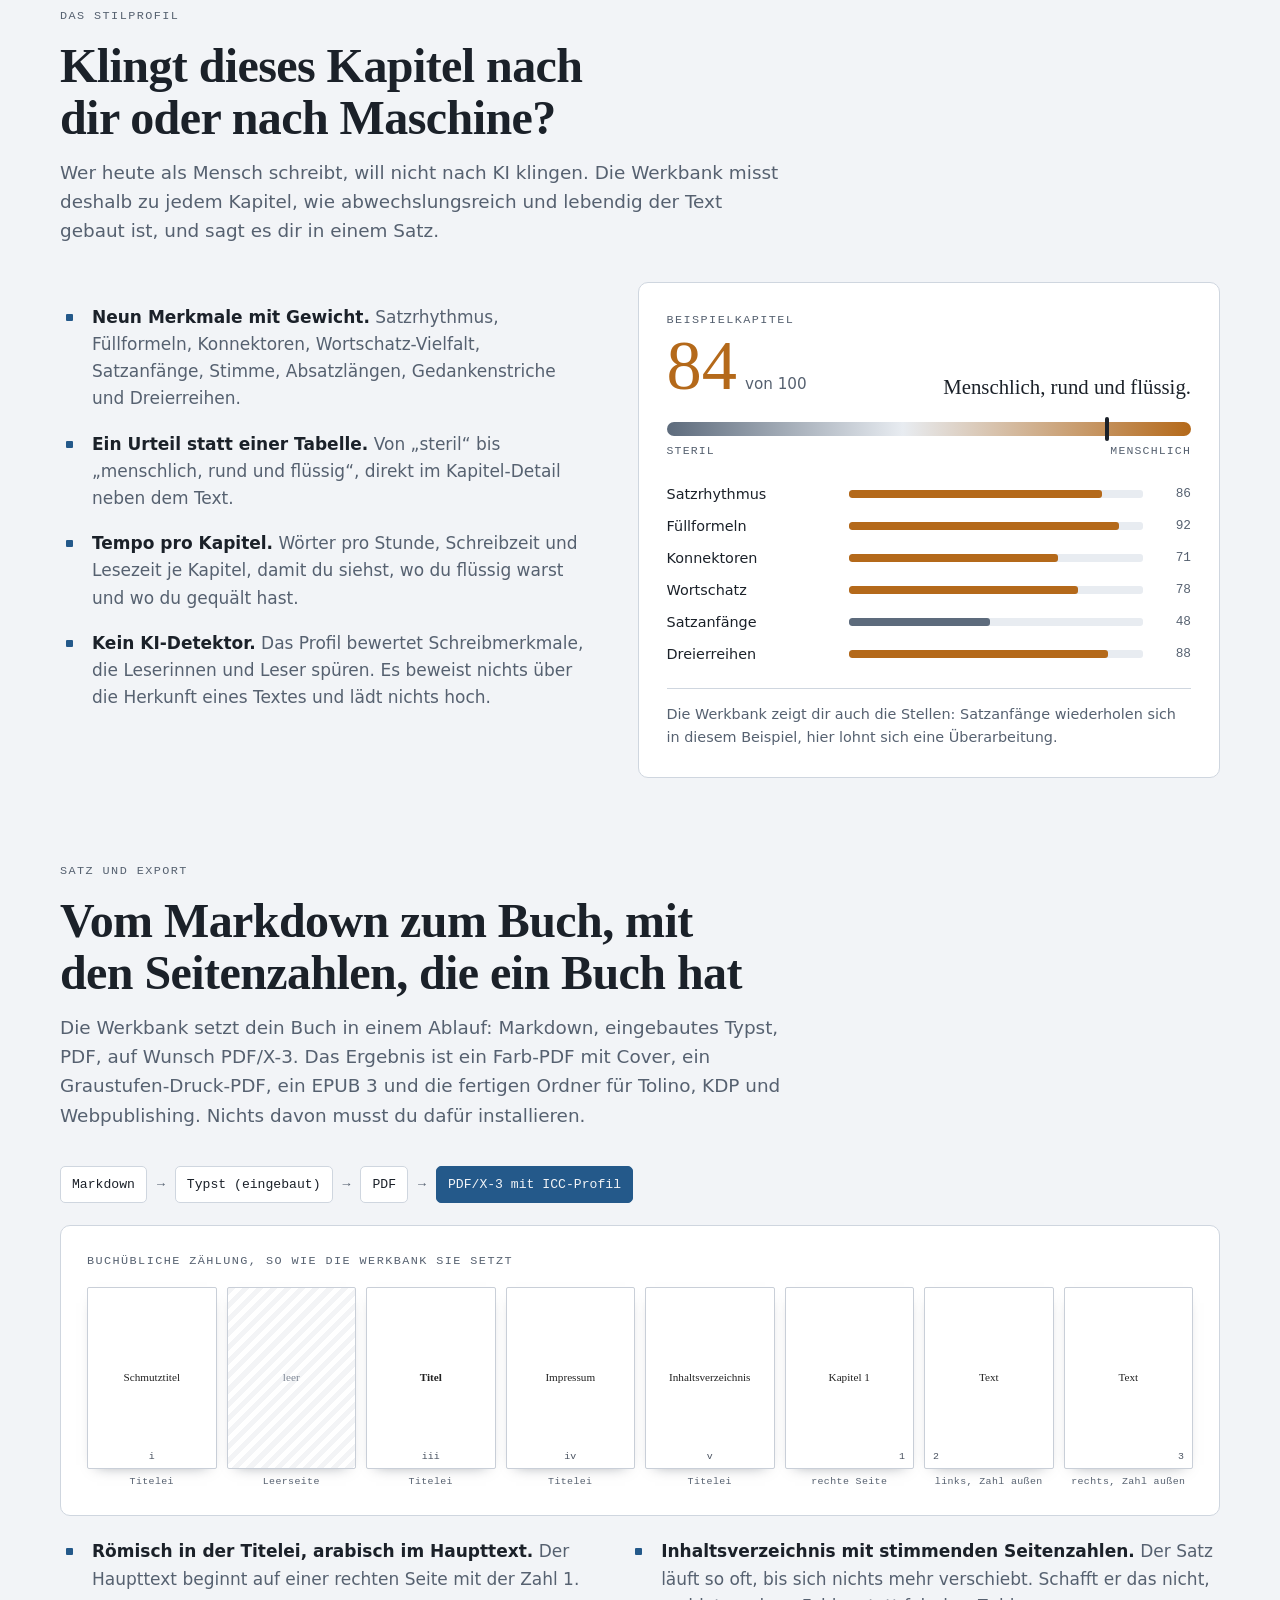
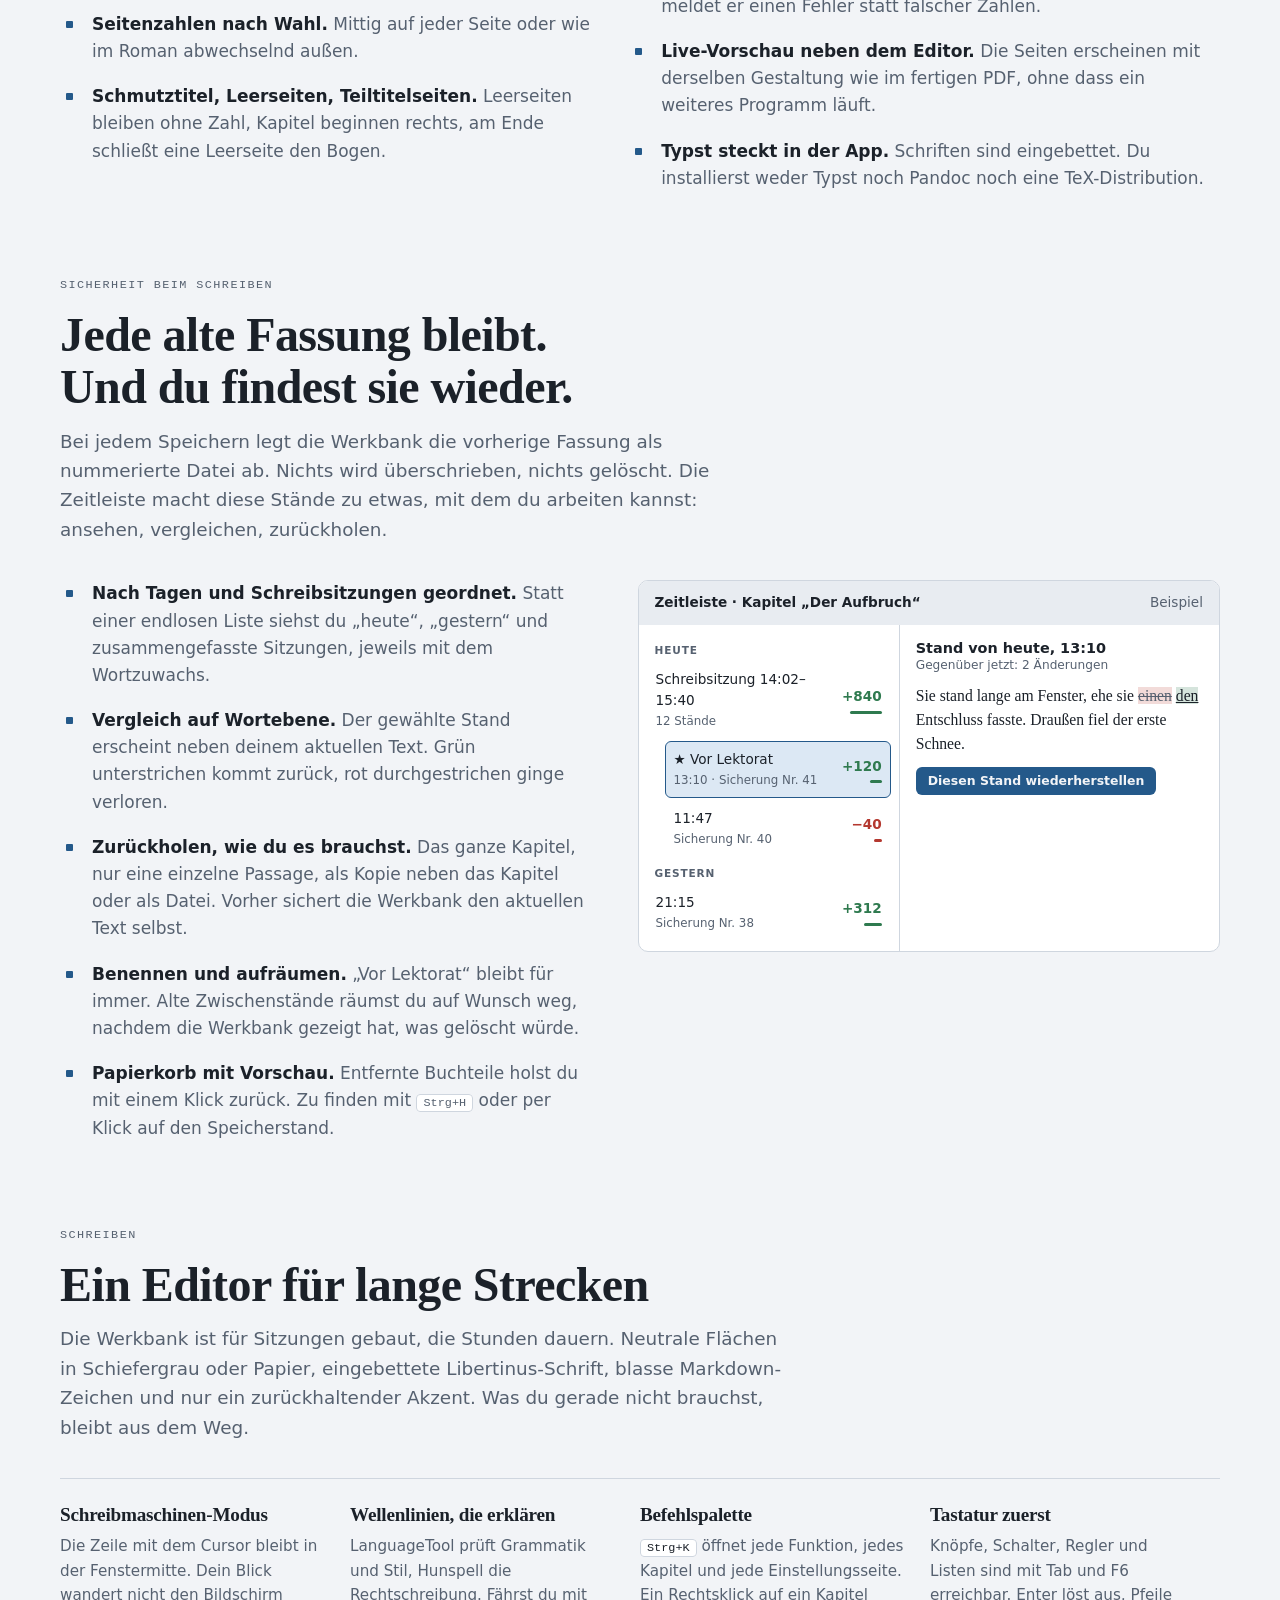
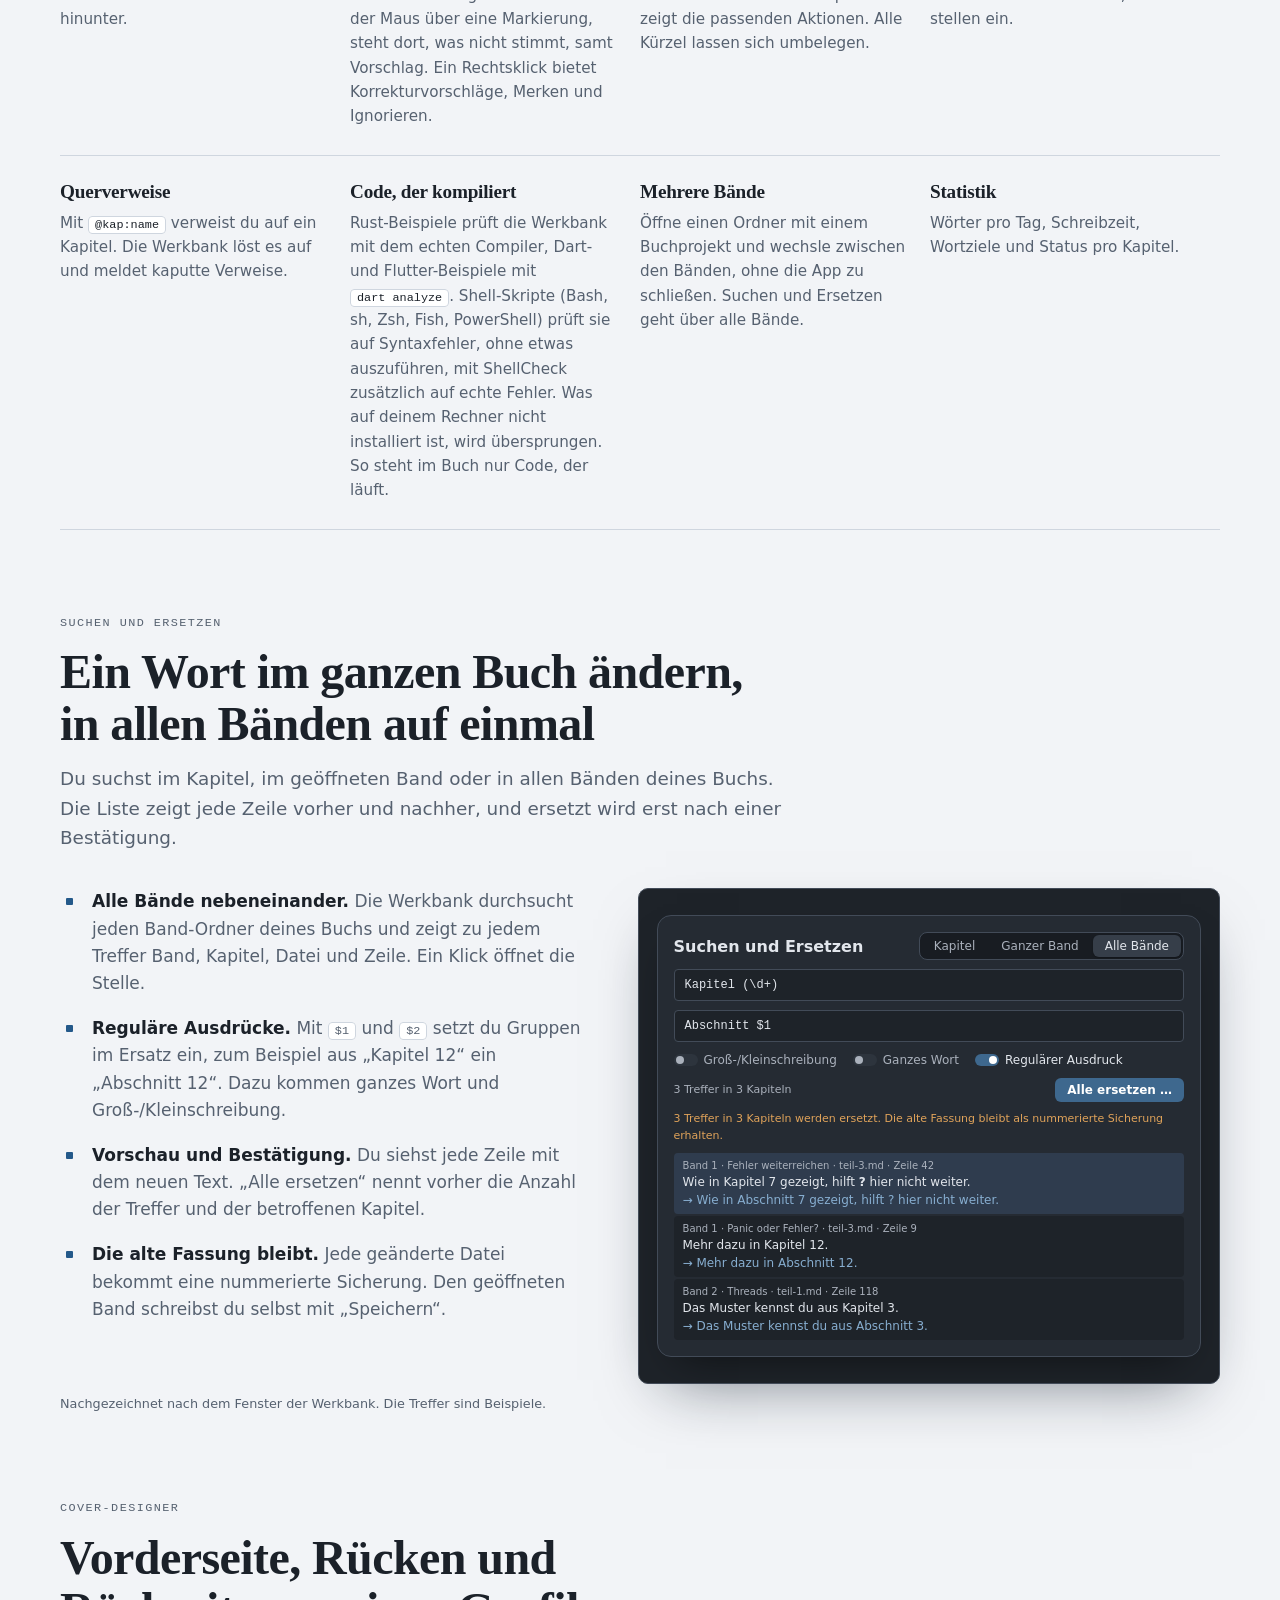
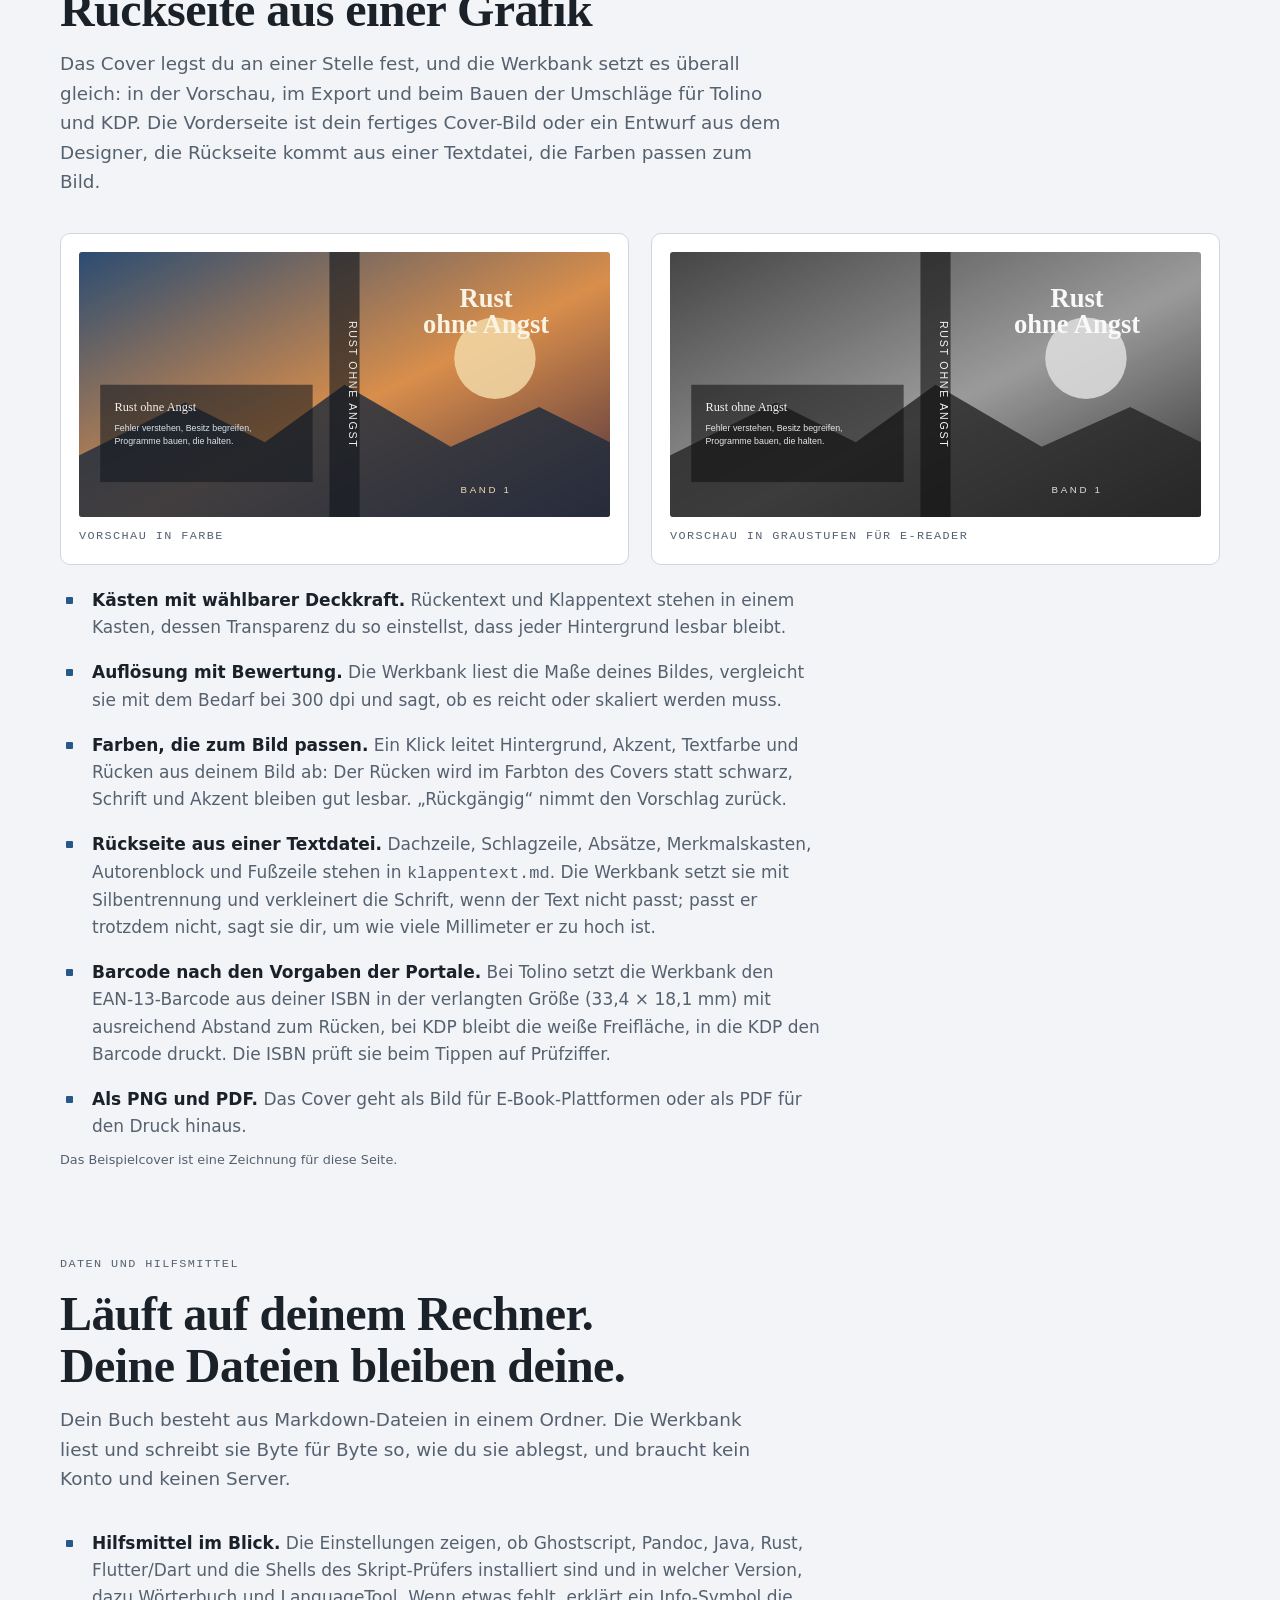
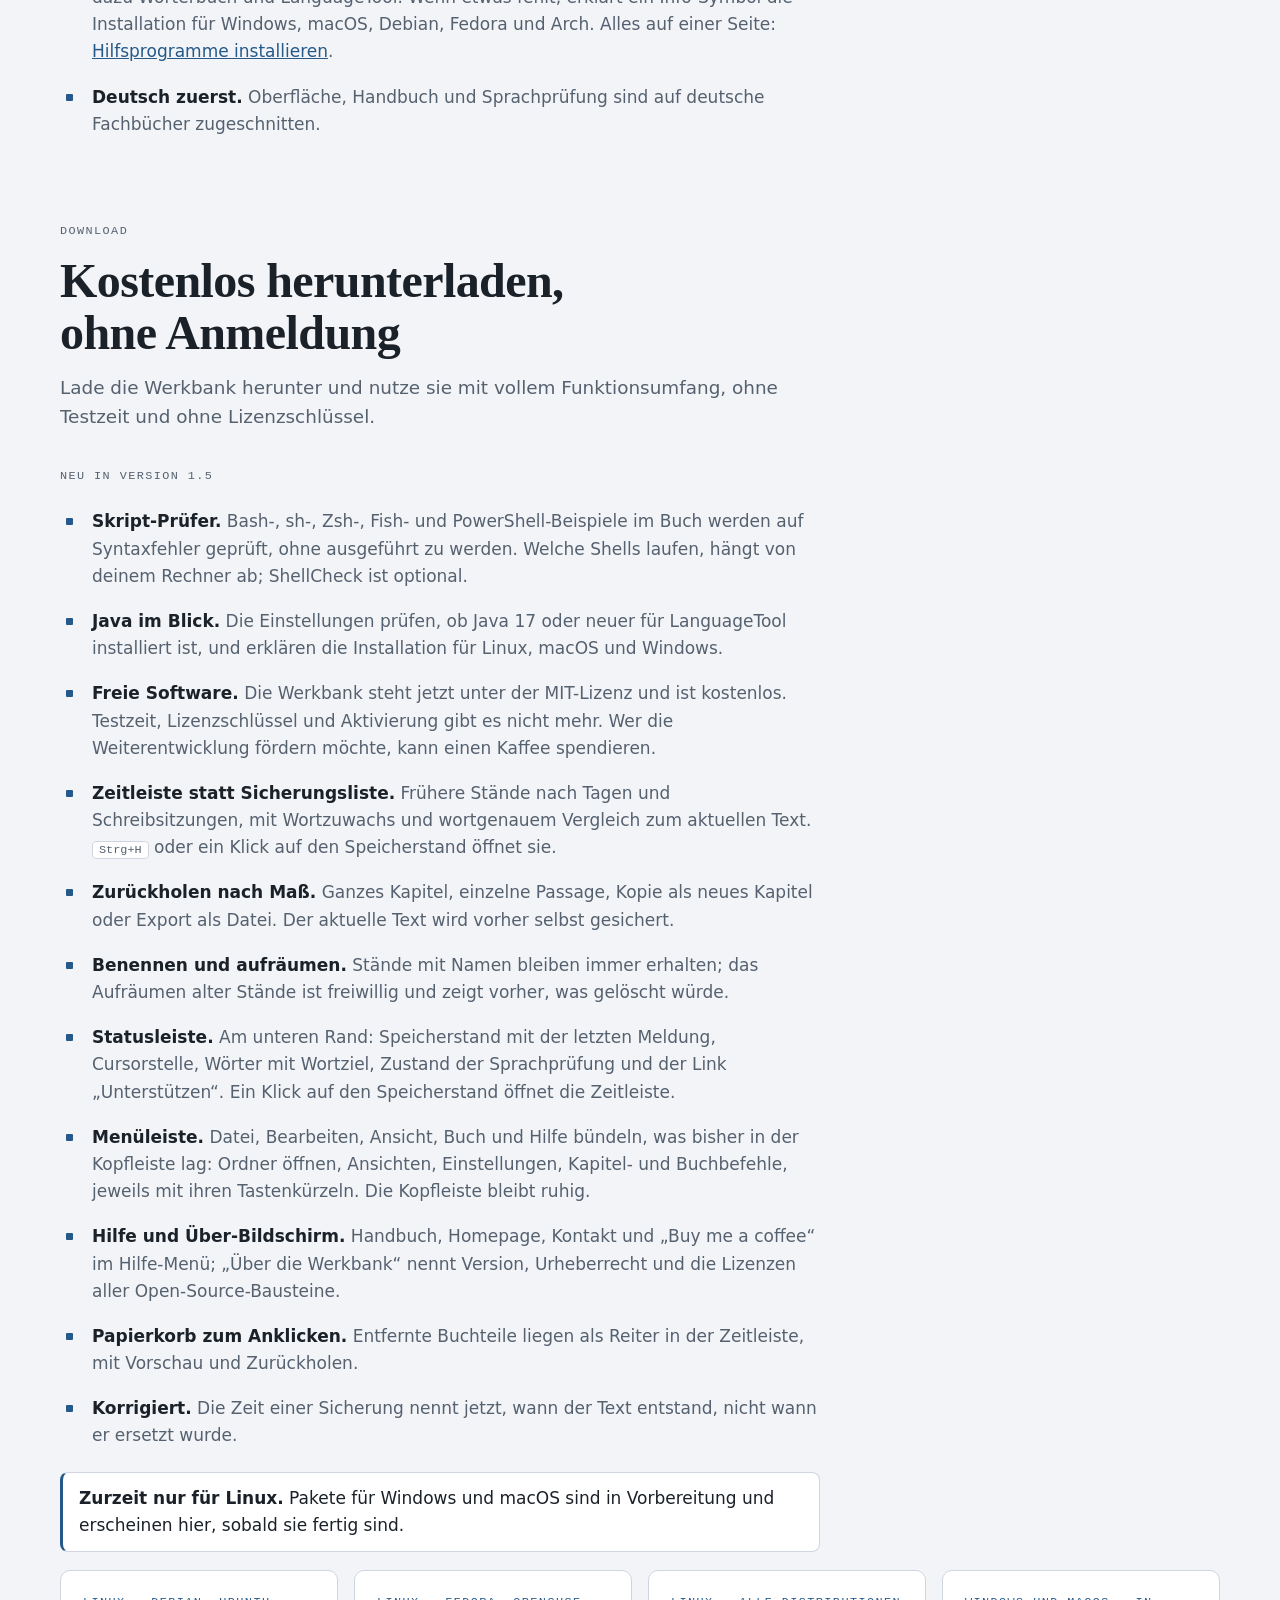
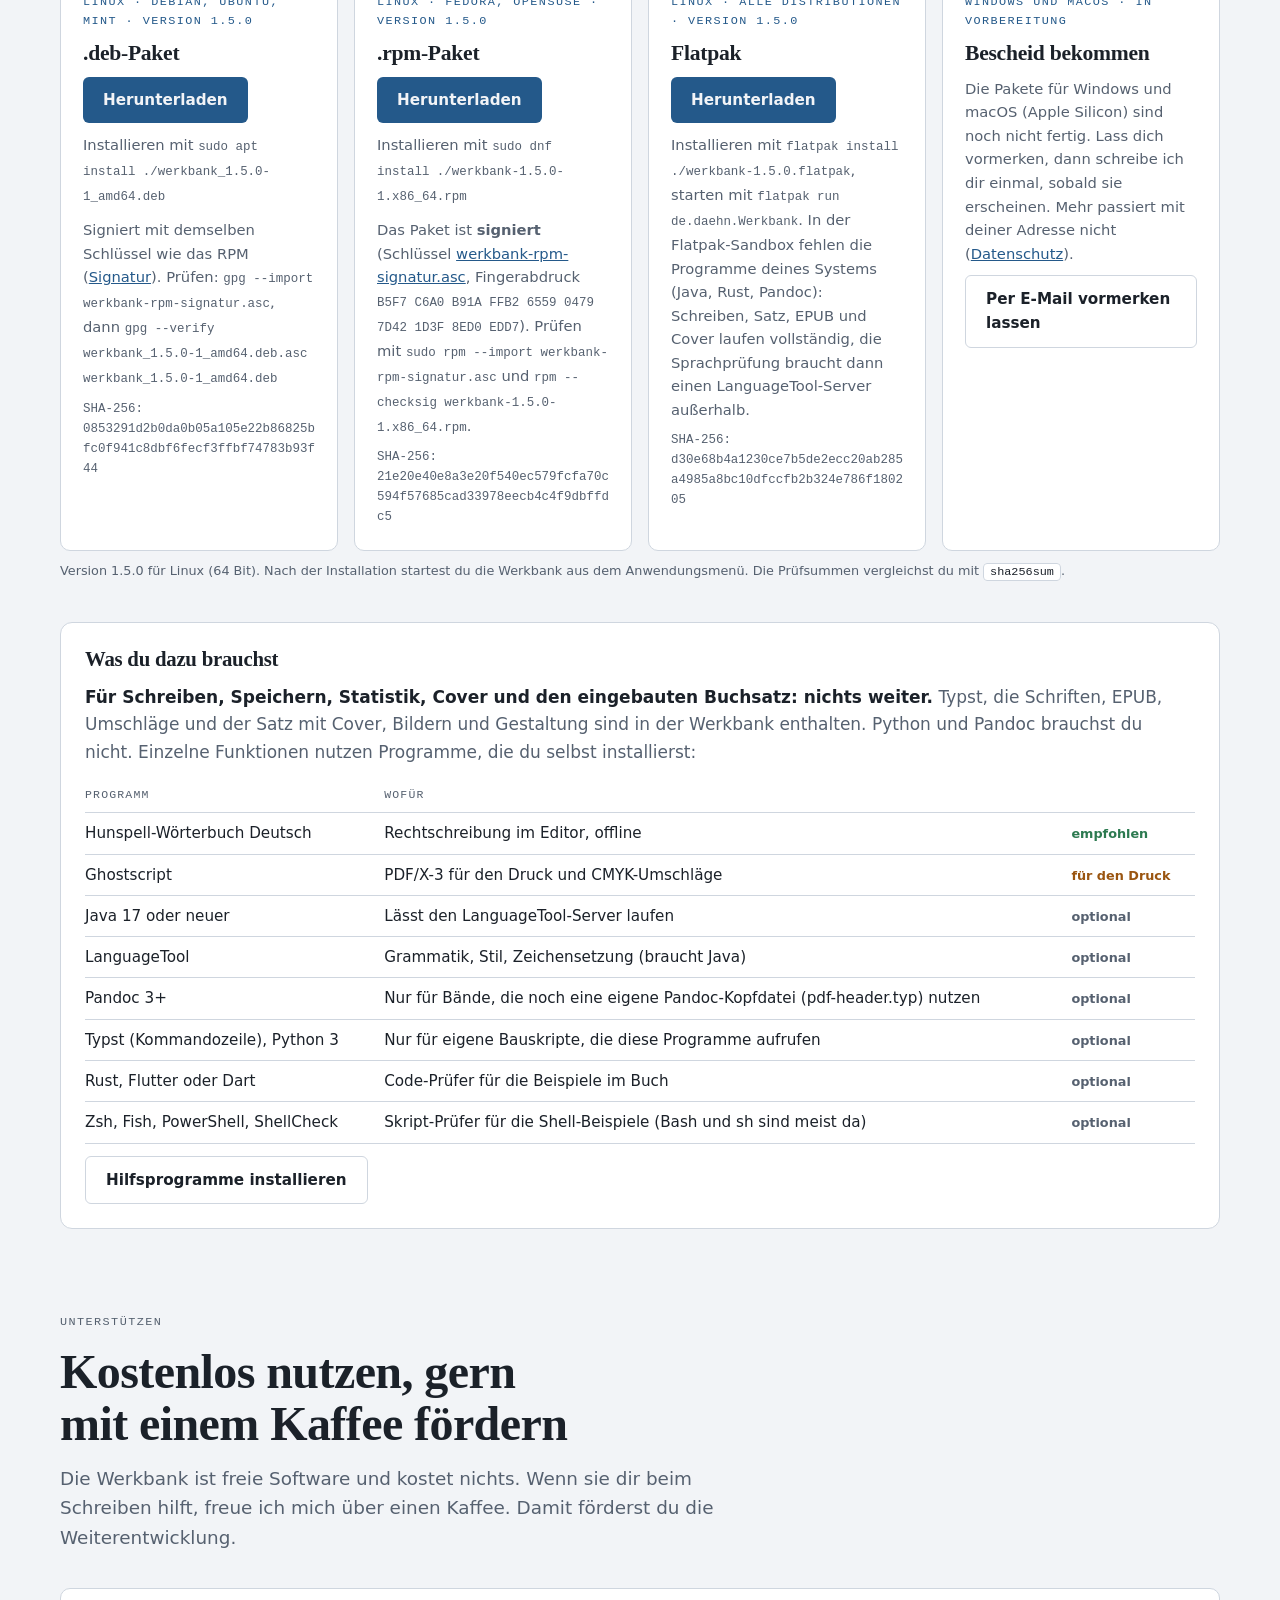
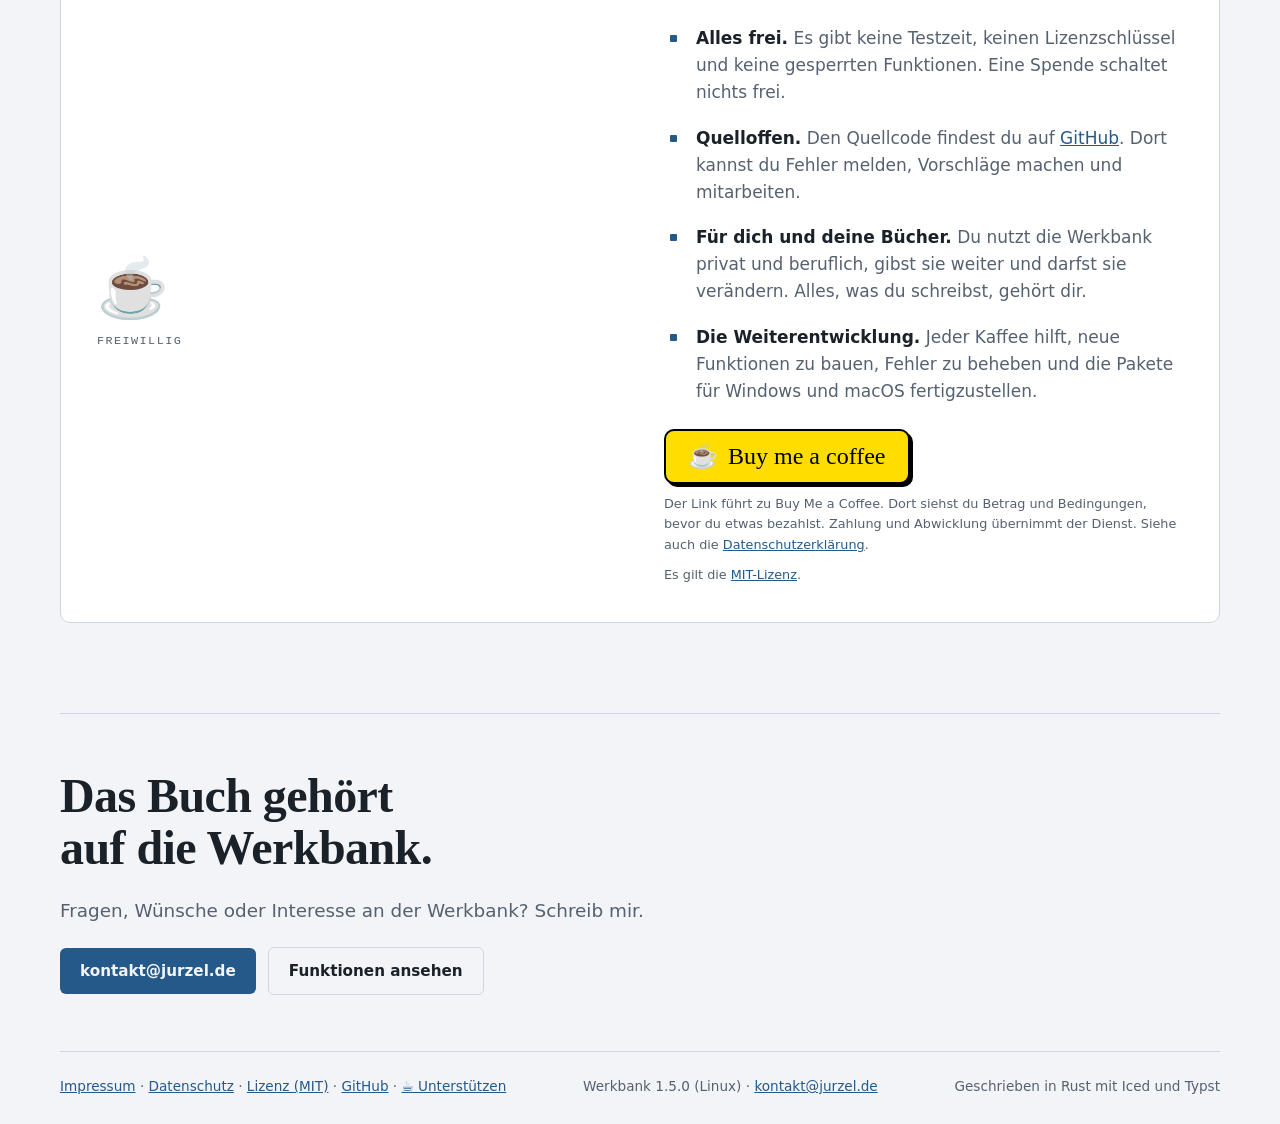
==== commit 15a300ab: "OSS-Version Alpha 2" ====
--- a/werkstatt-web/index.html
+++ b/werkstatt-web/index.html
@@ -4,7 +4,7 @@
 <meta charset="utf-8">
 <meta name="viewport" content="width=device-width, initial-scale=1, viewport-fit=cover">
 <title>Werkbank</title>
-<meta name="description" content="Schreibwerkzeug für Fachbuchautoren: Markdown, Code-Prüfung mit dem echten Compiler und Skript-Prüfung, Satz zu PDF/X-3 und EPUB 3, Cover und Barcode für Tolino und KDP, Zeitleiste für alle Fassungen. Einmalig 49 €, kein Abo.">
+<meta name="description" content="Schreibwerkzeug für Fachbuchautoren: Markdown, Code-Prüfung mit dem echten Compiler und Skript-Prüfung, Satz zu PDF/X-3 und EPUB 3, Cover und Barcode für Tolino und KDP, Zeitleiste für alle Fassungen. Freie Software unter der MIT-Lizenz, kostenlos.">
 <link rel="stylesheet" href="schriften/schriften.css">
 <style>
 /* Layout: eine ruhige Werkstatt-Seite. Links gesetzter Text, rechts das Produkt, dazwischen Schnittzeichnungen
@@ -69,6 +69,9 @@
 .kopf nav a { color: var(--text-leise); text-decoration: none; }
 .kopf nav a:hover { color: var(--text); }
 .knopf { display: inline-block; background: var(--akzent); color: var(--bg); padding: 11px 20px; border-radius: 6px; font-weight: 600; text-decoration: none; font-size: 0.95rem; }
+.kaffee { display: inline-flex; align-items: center; gap: 10px; background: #FFDD00; color: #000; border: 2px solid #000; border-radius: 10px; padding: 11px 22px; font-family: "Cookie", "Brush Script MT", "Segoe Script", cursive; font-size: 1.5rem; line-height: 1.2; text-decoration: none; box-shadow: 3px 3px 0 #000; transition: transform .12s, box-shadow .12s; }
+.kaffee:hover { transform: translate(-1px, -1px); box-shadow: 5px 5px 0 #000; }
+.kaffee:focus-visible { outline: 3px solid var(--akzent); outline-offset: 3px; }
 .knopf.leise { background: transparent; color: var(--text); border: 1px solid var(--linie); }
 
 /* Held */
@@ -297,7 +300,7 @@
 .download .knopf { justify-self: start; }
 .download code, .pruef { font-family: var(--font-daten); font-size: 0.78rem; color: var(--text-leise); overflow-wrap: anywhere; }
 .download p { font-size: 0.92rem; color: var(--text-leise); }
-/* Kaufen */
+/* Unterstützen */
 .kauf { display: grid; grid-template-columns: minmax(0, 1fr) minmax(0, 1fr); gap: 48px; align-items: center; background: var(--flaeche); border: 1px solid var(--linie); border-radius: 10px; padding: 36px; }
 .preis { font-family: var(--font-anzeige); font-size: clamp(3.6rem, 9vw, 6rem); line-height: 1; font-weight: 500; font-variant-numeric: tabular-nums; }
 .preis small { font-family: var(--font-text); font-size: 1rem; color: var(--text-leise); margin-left: 10px; font-weight: 400; }
@@ -335,6 +338,7 @@
       Werkbank
     </a>
     <nav aria-label="Abschnitte">
+      <a href="#offen">Open Source</a>
       <a href="#vorteile">Vorteile</a>
       <a href="#stil">Stilprofil</a>
       <a href="#satz">Satz</a>
@@ -345,19 +349,20 @@
       <a href="#daten">Daten</a>
       <a href="#download">Download</a>
       <a href="installation.html">Hilfsprogramme</a>
-      <a href="#kaufen">Kaufen</a>
+      <a href="#unterstuetzen">Unterstützen</a>
+      <a href="https://github.com/Kernwaechter/Werkbank" rel="noopener">Quellcode</a>
       <a href="#kontakt">Kontakt</a>
     </nav>
   </header>
 
   <main id="top">
     <div class="held">
-      <p class="marke">Schreibwerkzeug für technische Bücher</p>
+      <p class="marke">Schreibwerkzeug für technische Bücher · Open Source</p>
       <h1>Du schreibst das Buch. <em>Die Werkbank</em> macht es druckfertig.</h1>
-      <p class="lead">Markdown-Dateien in einem Ordner, ein Editor ohne Ablenkung und alles, was ein Fachbuch braucht: Code, den der echte Compiler prüft, ein druckfertiges PDF/X-3, ein EPUB 3 und die Umschläge für Tolino und KDP. Kein Abo, keine Cloud, deine Dateien bleiben deine.</p>
+      <p class="lead">Markdown-Dateien in einem Ordner, ein Editor ohne Ablenkung und alles, was ein Fachbuch braucht: Code, den der echte Compiler prüft, ein druckfertiges PDF/X-3, ein EPUB 3 und die Umschläge für Tolino und KDP. Kostenlos und quelloffen, für alle, die ein Buch schreiben wollen. Keine Cloud, deine Dateien bleiben deine.</p>
       <div class="held-zeile">
-        <a class="knopf" href="#download">28 Tage testen</a>
-        <a class="knopf leise" href="#vorteile">Was sie einmalig macht</a>
+        <a class="knopf" href="#download">Herunterladen</a>
+        <a class="knopf leise" href="#offen">Warum offen?</a>
       </div>
     </div>
 
@@ -375,7 +380,6 @@
           <span class="app-wahl">Rust-Werkstatt · Band 1 ▾</span>
           <span class="app-segmente"><span class="an">Schreiben</span><span>Bauen</span><span>Prüfen</span><span>Zahlen</span><span>Cover</span></span>
           <span class="rechts">
-            <span class="app-test">Testversion · noch 24 Tage</span>
             <span class="app-suche"><span>⌕ Suchen</span><small>Strg+K</small></span>
           </span>
         </div>
@@ -423,12 +427,31 @@
         </div>
         <div class="app-statusleiste" aria-hidden="true">
           <span><i></i>Gespeichert</span><span>Gespeichert um 14:03:12 · alter Stand gesichert</span>
-          <span class="rechts"><span>Zeile 12, Spalte 48</span><span>2 180 / 2 500 Wörter</span><span><i></i>Sprachprüfung bereit</span><span class="warn">Testversion · noch 24 Tage</span></span>
+          <span class="rechts"><span>Zeile 12, Spalte 48</span><span>2 180 / 2 500 Wörter</span><span><i></i>Sprachprüfung bereit</span><span>☕ Unterstützen</span></span>
         </div>
       </div>
       <p class="bildnotiz">Nachgezeichnet in HTML nach der Oberfläche der Werkbank. Kapitelnamen und Messwerte sind Beispiele.</p>
     </div>
   </main>
+
+  <section id="offen">
+    <div class="kopf-abschnitt">
+      <p class="marke">Open Source</p>
+      <h2>Ein Werkzeug für alle, die ein Buch schreiben wollen</h2>
+      <p class="lead">Fast jeder trägt ein Buch im Kopf. Woran es scheitert, ist oft nicht die Idee, sondern das Drumherum: teure Software, komplizierter Satz, Formate, die kein Mensch versteht. Deshalb gehört die Werkbank allen. Kostenlos, ohne Konto, ohne Haken, und der Quellcode liegt offen.</p>
+    </div>
+    <div class="raster">
+      <div><h3>Kostenlos, für immer</h3><p>Keine Testzeit, kein Abo, keine gesperrten Funktionen. Was die Werkbank kann, kann sie für jeden: für das erste Hobbybuch genauso wie für das zehnte Fachbuch.</p></div>
+      <div><h3>Dein Traum vom eigenen Buch</h3><p>Vom ersten Satz bis zum druckfertigen PDF und EPUB, vom Cover bis zum Barcode: Alles, was ein Buch braucht, steckt in einem Programm, das du nicht bezahlen musst.</p></div>
+      <div><h3>Offen und prüfbar</h3><p>Jeder kann nachlesen, was die Werkbank tut. Keine Telemetrie, keine versteckte Cloud. Deine Texte bleiben auf deinem Rechner, und das lässt sich im Quellcode nachprüfen.</p></div>
+      <div><h3>Gemeinsam besser</h3><p>Fehler melden, Ideen einbringen, Code beisteuern: Die Werkbank wächst mit den Menschen, die sie benutzen. Die MIT-Lizenz erlaubt dir sogar, sie für deine Zwecke anzupassen.</p></div>
+    </div>
+    <div class="held-zeile" style="margin-top:28px">
+      <a class="knopf" href="https://github.com/Kernwaechter/Werkbank" rel="noopener">Quellcode auf GitHub</a>
+      <a class="kaffee" href="https://buymeacoffee.com/services5" rel="noopener"><span aria-hidden="true">☕</span> Buy me a coffee</a>
+    </div>
+    <p class="bildnotiz">Die Werkbank entsteht in meiner Freizeit. Wenn sie dir hilft, erzähl anderen davon, gib einen Stern auf GitHub oder spendiere einen Kaffee. Jedes davon trägt dazu bei, dass sie weiter wächst.</p>
+  </section>
 
   <section id="vorteile">
     <div class="kopf-abschnitt">
@@ -444,7 +467,7 @@
       <div><h3>Dein Buch bleibt ein Ordner</h3><p>Gewöhnliche Markdown-Dateien, Git-tauglich, ohne Datenbank, ohne Konto, ohne Cloud. Die Werkbank liest und schreibt sie so, wie du sie ablegst. Linux ist kein Nachgedanke: .deb, .rpm, Flatpak und Snap.</p></div>
       <div><h3>Ein Stilprofil für den eigenen Ton</h3><p>Neun Merkmale zeigen pro Kapitel, ob der Text lebendig gebaut ist oder nach Schablone klingt. Lokal berechnet, nichts wird hochgeladen, und es behauptet nichts über die Herkunft.</p></div>
     </div>
-    <p class="bildnotiz">49 € einmalig, kein Abo. 28 Tage mit vollem Funktionsumfang testen, ohne Anmeldung.</p>
+    <p class="bildnotiz">Kostenlos, ohne Testzeit, ohne Lizenzschlüssel und ohne Anmeldung. Freie Software unter der MIT-Lizenz.</p>
   </section>
 
   <section id="stil">
@@ -680,21 +703,21 @@
   <section id="download">
     <div class="kopf-abschnitt">
       <p class="marke">Download</p>
-      <h2>28 Tage ausprobieren, ohne Anmeldung</h2>
-      <p class="lead">Lade die Werkbank herunter und teste sie vier Wochen mit vollem Funktionsumfang. Danach trägst du den Lizenzschlüssel aus deinem Kauf ein.</p>
+      <h2>Kostenlos herunterladen, ohne Anmeldung</h2>
+      <p class="lead">Lade die Werkbank herunter und nutze sie mit vollem Funktionsumfang, ohne Testzeit und ohne Lizenzschlüssel.</p>
     </div>
     <div class="neu14" style="max-width:760px;margin:0 0 22px">
       <p class="marke">Neu in Version 1.5</p>
       <ul class="liste">
         <li><div><b>Skript-Prüfer.</b> <span>Bash-, sh-, Zsh-, Fish- und PowerShell-Beispiele im Buch werden auf Syntaxfehler geprüft, ohne ausgeführt zu werden. Welche Shells laufen, hängt von deinem Rechner ab; ShellCheck ist optional.</span></div></li>
         <li><div><b>Java im Blick.</b> <span>Die Einstellungen prüfen, ob Java 17 oder neuer für LanguageTool installiert ist, und erklären die Installation für Linux, macOS und Windows.</span></div></li>
-        <li><div><b>Lizenz weitergeben.</b> <span>Du kannst deine Lizenz dauerhaft an eine andere Person übergeben: in den Einstellungen deaktivieren, mir kurz Bescheid geben, die neue Person bekommt einen eigenen Schlüssel.</span></div></li>
+        <li><div><b>Freie Software.</b> <span>Die Werkbank steht jetzt unter der MIT-Lizenz und ist kostenlos. Testzeit, Lizenzschlüssel und Aktivierung gibt es nicht mehr. Wer die Weiterentwicklung fördern möchte, kann einen Kaffee spendieren.</span></div></li>
         <li><div><b>Zeitleiste statt Sicherungsliste.</b> <span>Frühere Stände nach Tagen und Schreibsitzungen, mit Wortzuwachs und wortgenauem Vergleich zum aktuellen Text. <span class="tastatur">Strg+H</span> oder ein Klick auf den Speicherstand öffnet sie.</span></div></li>
         <li><div><b>Zurückholen nach Maß.</b> <span>Ganzes Kapitel, einzelne Passage, Kopie als neues Kapitel oder Export als Datei. Der aktuelle Text wird vorher selbst gesichert.</span></div></li>
         <li><div><b>Benennen und aufräumen.</b> <span>Stände mit Namen bleiben immer erhalten; das Aufräumen alter Stände ist freiwillig und zeigt vorher, was gelöscht würde.</span></div></li>
-        <li><div><b>Statusleiste.</b> <span>Am unteren Rand: Speicherstand mit der letzten Meldung, Cursorstelle, Wörter mit Wortziel, Zustand der Sprachprüfung und Lizenz. Ein Klick auf den Speicherstand öffnet die Zeitleiste.</span></div></li>
+        <li><div><b>Statusleiste.</b> <span>Am unteren Rand: Speicherstand mit der letzten Meldung, Cursorstelle, Wörter mit Wortziel, Zustand der Sprachprüfung und der Link „Unterstützen“. Ein Klick auf den Speicherstand öffnet die Zeitleiste.</span></div></li>
         <li><div><b>Menüleiste.</b> <span>Datei, Bearbeiten, Ansicht, Buch und Hilfe bündeln, was bisher in der Kopfleiste lag: Ordner öffnen, Ansichten, Einstellungen, Kapitel- und Buchbefehle, jeweils mit ihren Tastenkürzeln. Die Kopfleiste bleibt ruhig.</span></div></li>
-        <li><div><b>Hilfe und Über-Bildschirm.</b> <span>Handbuch, Homepage, Kontakt und Lizenzkauf im Hilfe-Menü; „Über die Werkbank“ nennt Version, Urheberrecht, Lizenzstatus und die Lizenzen aller Open-Source-Bausteine.</span></div></li>
+        <li><div><b>Hilfe und Über-Bildschirm.</b> <span>Handbuch, Homepage, Kontakt und „Buy me a coffee“ im Hilfe-Menü; „Über die Werkbank“ nennt Version, Urheberrecht und die Lizenzen aller Open-Source-Bausteine.</span></div></li>
         <li><div><b>Papierkorb zum Anklicken.</b> <span>Entfernte Buchteile liegen als Reiter in der Zeitleiste, mit Vorschau und Zurückholen.</span></div></li>
         <li><div><b>Korrigiert.</b> <span>Die Zeit einer Sicherung nennt jetzt, wann der Text entstand, nicht wann er ersetzt wurde.</span></div></li>
       </ul>
@@ -706,6 +729,7 @@
         <h3>.deb-Paket</h3>
         <a class="knopf" href="downloads/werkbank_1.5.0-1_amd64.deb" download>Herunterladen</a>
         <p>Installieren mit <code>sudo apt install ./werkbank_1.5.0-1_amd64.deb</code></p>
+        <p>Signiert mit demselben Schlüssel wie das RPM (<a href="downloads/werkbank_1.5.0-1_amd64.deb.asc" download>Signatur</a>). Prüfen: <code>gpg --import werkbank-rpm-signatur.asc</code>, dann <code>gpg --verify werkbank_1.5.0-1_amd64.deb.asc werkbank_1.5.0-1_amd64.deb</code></p>
         <code>SHA-256: 0853291d2b0da0b05a105e22b86825bfc0f941c8dbf6fecf3ffbf74783b93f44</code>
       </div>
       <div class="download">
@@ -752,30 +776,29 @@
     </div>
   </section>
 
-  <section id="kaufen">
-    <div class="kopf-abschnitt">
-      <p class="marke">Kaufen</p>
-      <h2>Einmal bezahlen, dauerhaft nutzen</h2>
-      <p class="lead">Erst 28 Tage testen, dann entscheiden. Der Kauf lohnt sich, wenn dir die Werkbank beim Schreiben hilft.</p>
+  <section id="unterstuetzen">
+    <div class="kopf-abschnitt">
+      <p class="marke">Unterstützen</p>
+      <h2>Kostenlos nutzen, gern mit einem Kaffee fördern</h2>
+      <p class="lead">Die Werkbank ist freie Software und kostet nichts. Wenn sie dir beim Schreiben hilft, freue ich mich über einen Kaffee. Damit förderst du die Weiterentwicklung.</p>
     </div>
     <div class="kauf">
       <div>
-        <p class="preis">49 €<small>einmalig, inkl. Umsatzsteuer, kein Abo</small></p>
-        <p class="marke" style="margin-top:14px">Einführungspreis</p>
+        <p class="preis" style="font-size:clamp(2.4rem,6vw,3.6rem)">☕</p>
+        <p class="marke" style="margin-top:14px">Freiwillig</p>
       </div>
       <div>
         <ul class="liste" style="margin:0 0 24px">
-          <li><div><b>Lizenzschlüssel zu deiner E-Mail-Adresse.</b> <span>Du bekommst ihn nach dem Kauf per E-Mail und trägst Adresse und Schlüssel einmal in der Werkbank ein. Die Prüfung läuft offline.</span></div></li>
-          <li><div><b>Unbefristet, für dich.</b> <span>Du nutzt die Werkbank auf deinen eigenen Geräten für deine Bücher, auch beruflich. Alles, was du schreibst, gehört dir.</span></div></li>
-          <li><div><b>Weitergeben erlaubt.</b> <span>Du kannst deine Lizenz dauerhaft an eine andere Person übergeben: in den Einstellungen deaktivieren, mir kurz Bescheid geben, die neue Person bekommt einen eigenen Schlüssel.</span></div></li>
-          <li><div><b>Geht nicht verloren.</b> <span>Zu jeder Adresse gehört immer derselbe Schlüssel. Hast du ihn verlegt, schicke ich ihn dir erneut.</span></div></li>
+          <li><div><b>Alles frei.</b> <span>Es gibt keine Testzeit, keinen Lizenzschlüssel und keine gesperrten Funktionen. Eine Spende schaltet nichts frei.</span></div></li>
+          <li><div><b>Quelloffen.</b> <span>Den Quellcode findest du auf <a href="https://github.com/Kernwaechter/Werkbank" rel="noopener">GitHub</a>. Dort kannst du Fehler melden, Vorschläge machen und mitarbeiten.</span></div></li>
+          <li><div><b>Für dich und deine Bücher.</b> <span>Du nutzt die Werkbank privat und beruflich, gibst sie weiter und darfst sie verändern. Alles, was du schreibst, gehört dir.</span></div></li>
+          <li><div><b>Die Weiterentwicklung.</b> <span>Jeder Kaffee hilft, neue Funktionen zu bauen, Fehler zu beheben und die Pakete für Windows und macOS fertigzustellen.</span></div></li>
         </ul>
         <div class="held-zeile">
-          <a class="knopf" href="https://buy.stripe.com/bJeeVd7Mn7HS52z3WR8so00">Jetzt kaufen</a>
-        </div>
-        <p class="bildnotiz">Du wirst zur sicheren Kasse von Stripe weitergeleitet. Dort siehst du Preis, Umsatzsteuer und die Bedingungen, bevor du verbindlich bestellst. Zahlung, Rechnung und Steuer wickelt Stripe (Managed Payments) ab.</p>
-        <p class="bildnotiz"><b>Widerruf.</b> Als Verbraucher hast du bei Verträgen im Internet grundsätzlich ein Widerrufsrecht von 14 Tagen. Bei digitalen Inhalten kann es erlöschen, wenn du vor der Lieferung ausdrücklich zustimmst, dass die Lieferung sofort beginnt. Was für deinen Kauf gilt, zeigt dir der Bestellvorgang vor der Zahlung. Zum Ausprobieren dient die 28-tägige Testzeit.</p>
-        <p class="bildnotiz">Es gilt die <a href="lizenzvereinbarung.html">Lizenzvereinbarung</a>. Die Werkbank richtet sich an Privatpersonen (Endkunden); für Firmenlizenzen schreib mir bitte vorher.</p>
+          <a class="kaffee" href="https://buymeacoffee.com/services5" rel="noopener"><span aria-hidden="true">☕</span> Buy me a coffee</a>
+        </div>
+        <p class="bildnotiz">Der Link führt zu Buy Me a Coffee. Dort siehst du Betrag und Bedingungen, bevor du etwas bezahlst. Zahlung und Abwicklung übernimmt der Dienst. Siehe auch die <a href="datenschutz.html">Datenschutzerklärung</a>.</p>
+        <p class="bildnotiz">Es gilt die <a href="lizenz.html">MIT-Lizenz</a>.</p>
       </div>
     </div>
   </section>
@@ -788,7 +811,7 @@
       <a class="knopf leise" href="#schreiben">Funktionen ansehen</a>
     </div>
   </div>
-  <footer class="fuss"><span><a href="impressum.html">Impressum</a> · <a href="datenschutz.html">Datenschutz</a> · <a href="lizenzvereinbarung.html">Lizenzvereinbarung</a></span><span>Werkbank 1.5.0 (Linux) · <a href="mailto:kontakt@jurzel.de">kontakt@jurzel.de</a></span><span>Geschrieben in Rust mit Iced und Typst</span></footer>
+  <footer class="fuss"><span><a href="impressum.html">Impressum</a> · <a href="datenschutz.html">Datenschutz</a> · <a href="lizenz.html">Lizenz (MIT)</a> · <a href="https://github.com/Kernwaechter/Werkbank" rel="noopener">GitHub</a> · <a href="https://buymeacoffee.com/services5" rel="noopener">☕ Unterstützen</a></span><span>Werkbank 1.5.0 (Linux) · <a href="mailto:kontakt@jurzel.de">kontakt@jurzel.de</a></span><span>Geschrieben in Rust mit Iced und Typst</span></footer>
 </div>
 
 <script>
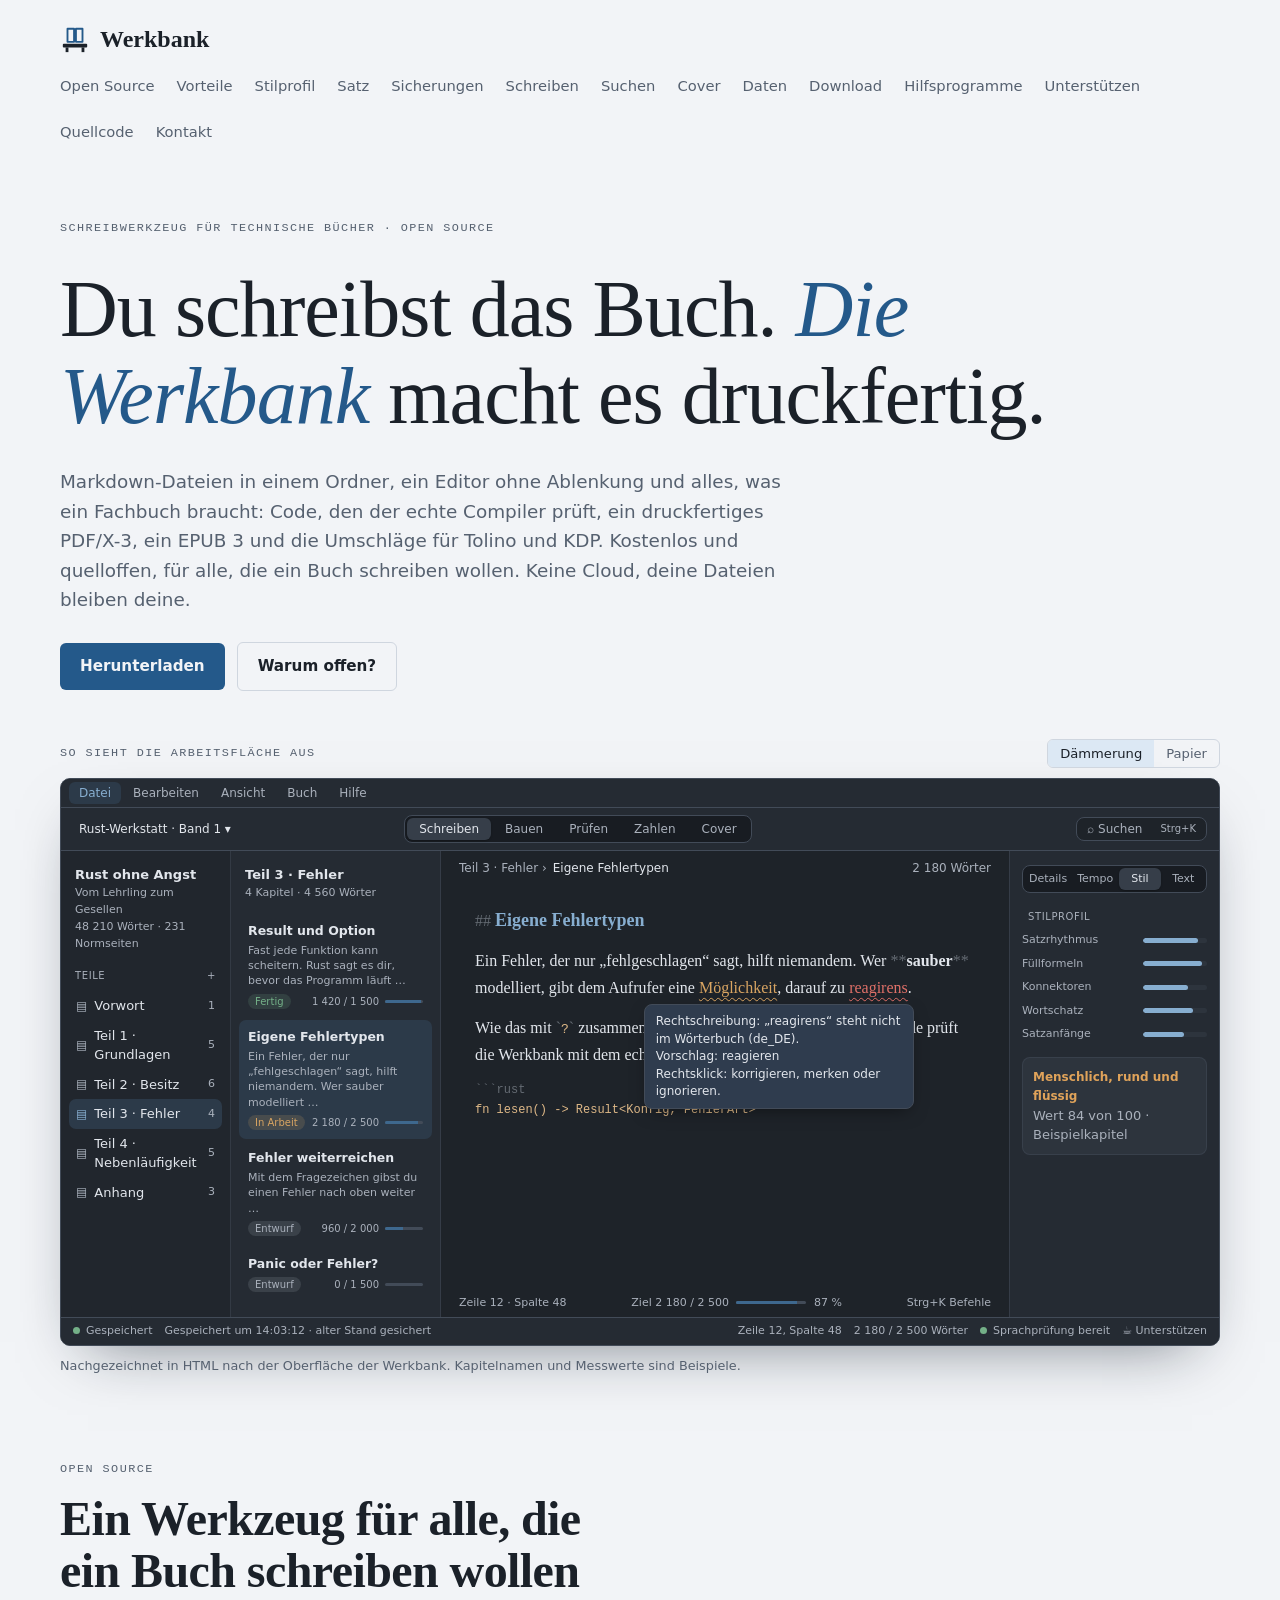
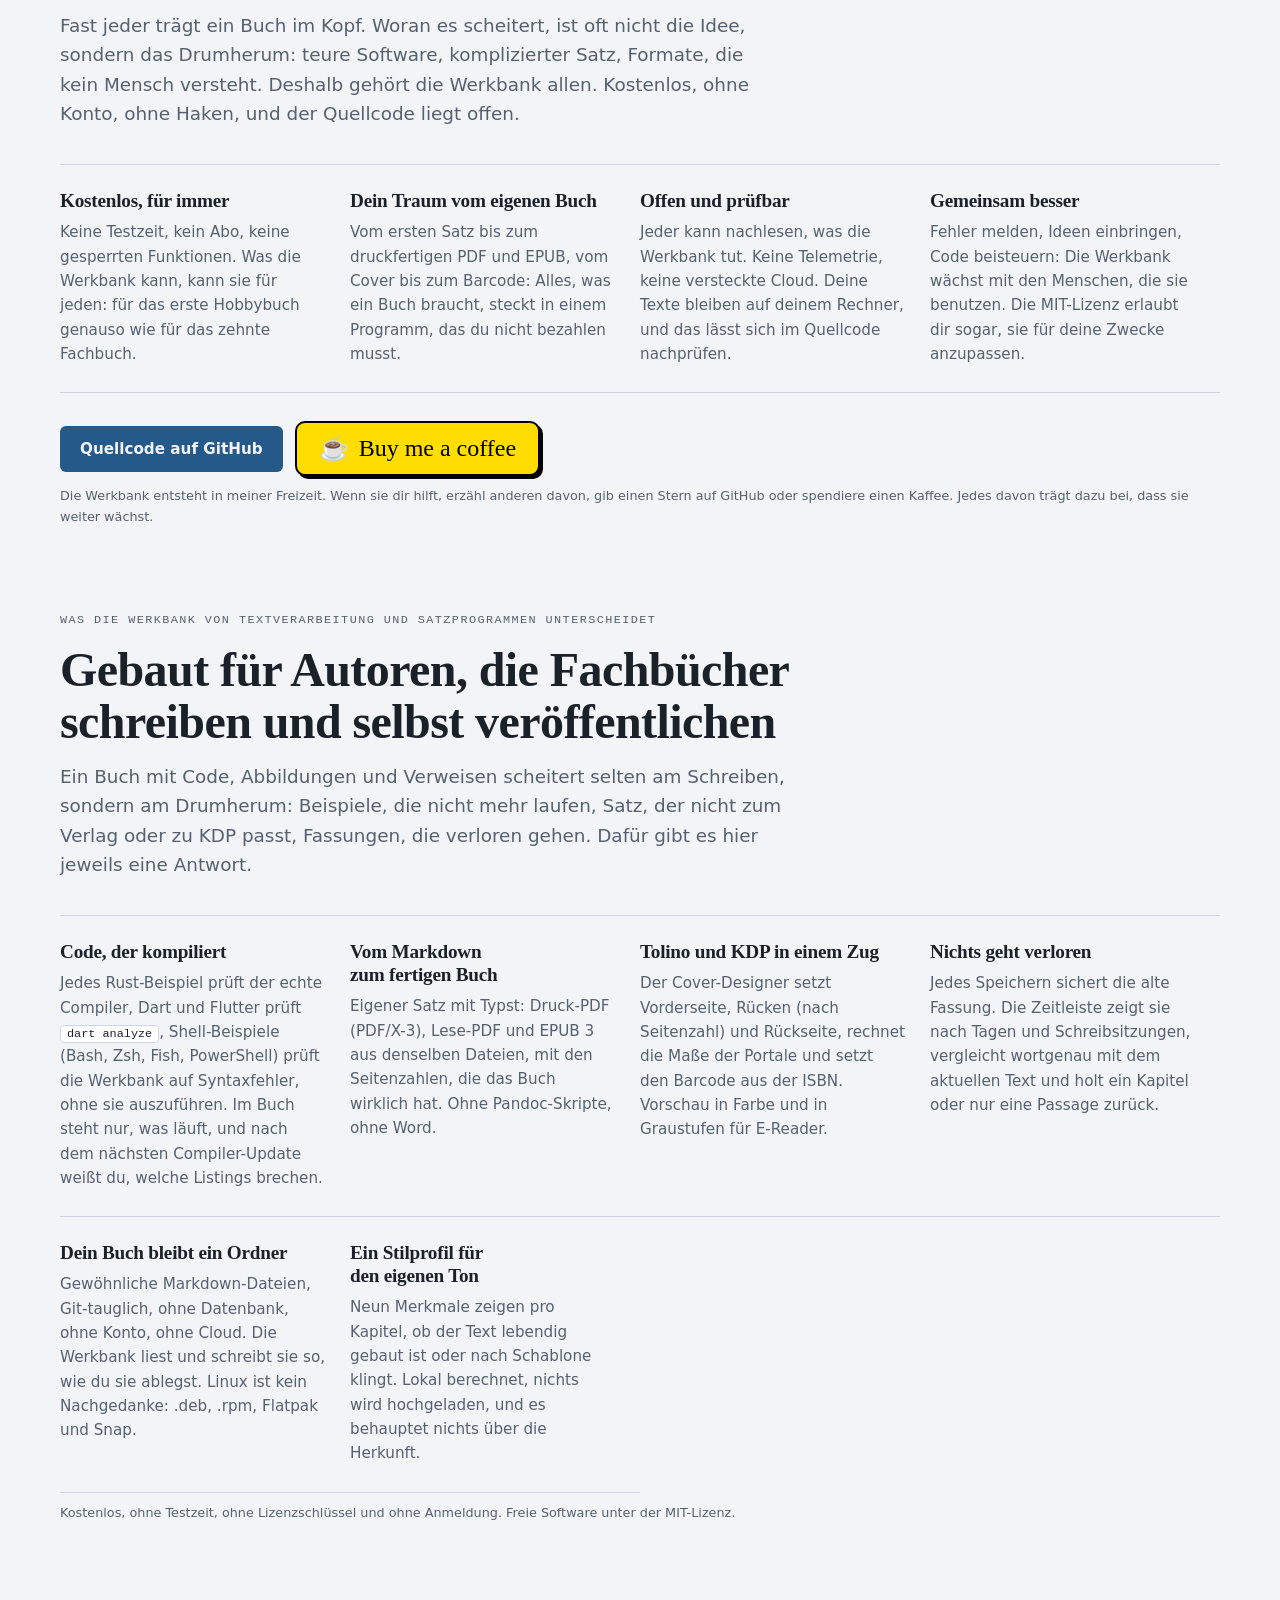
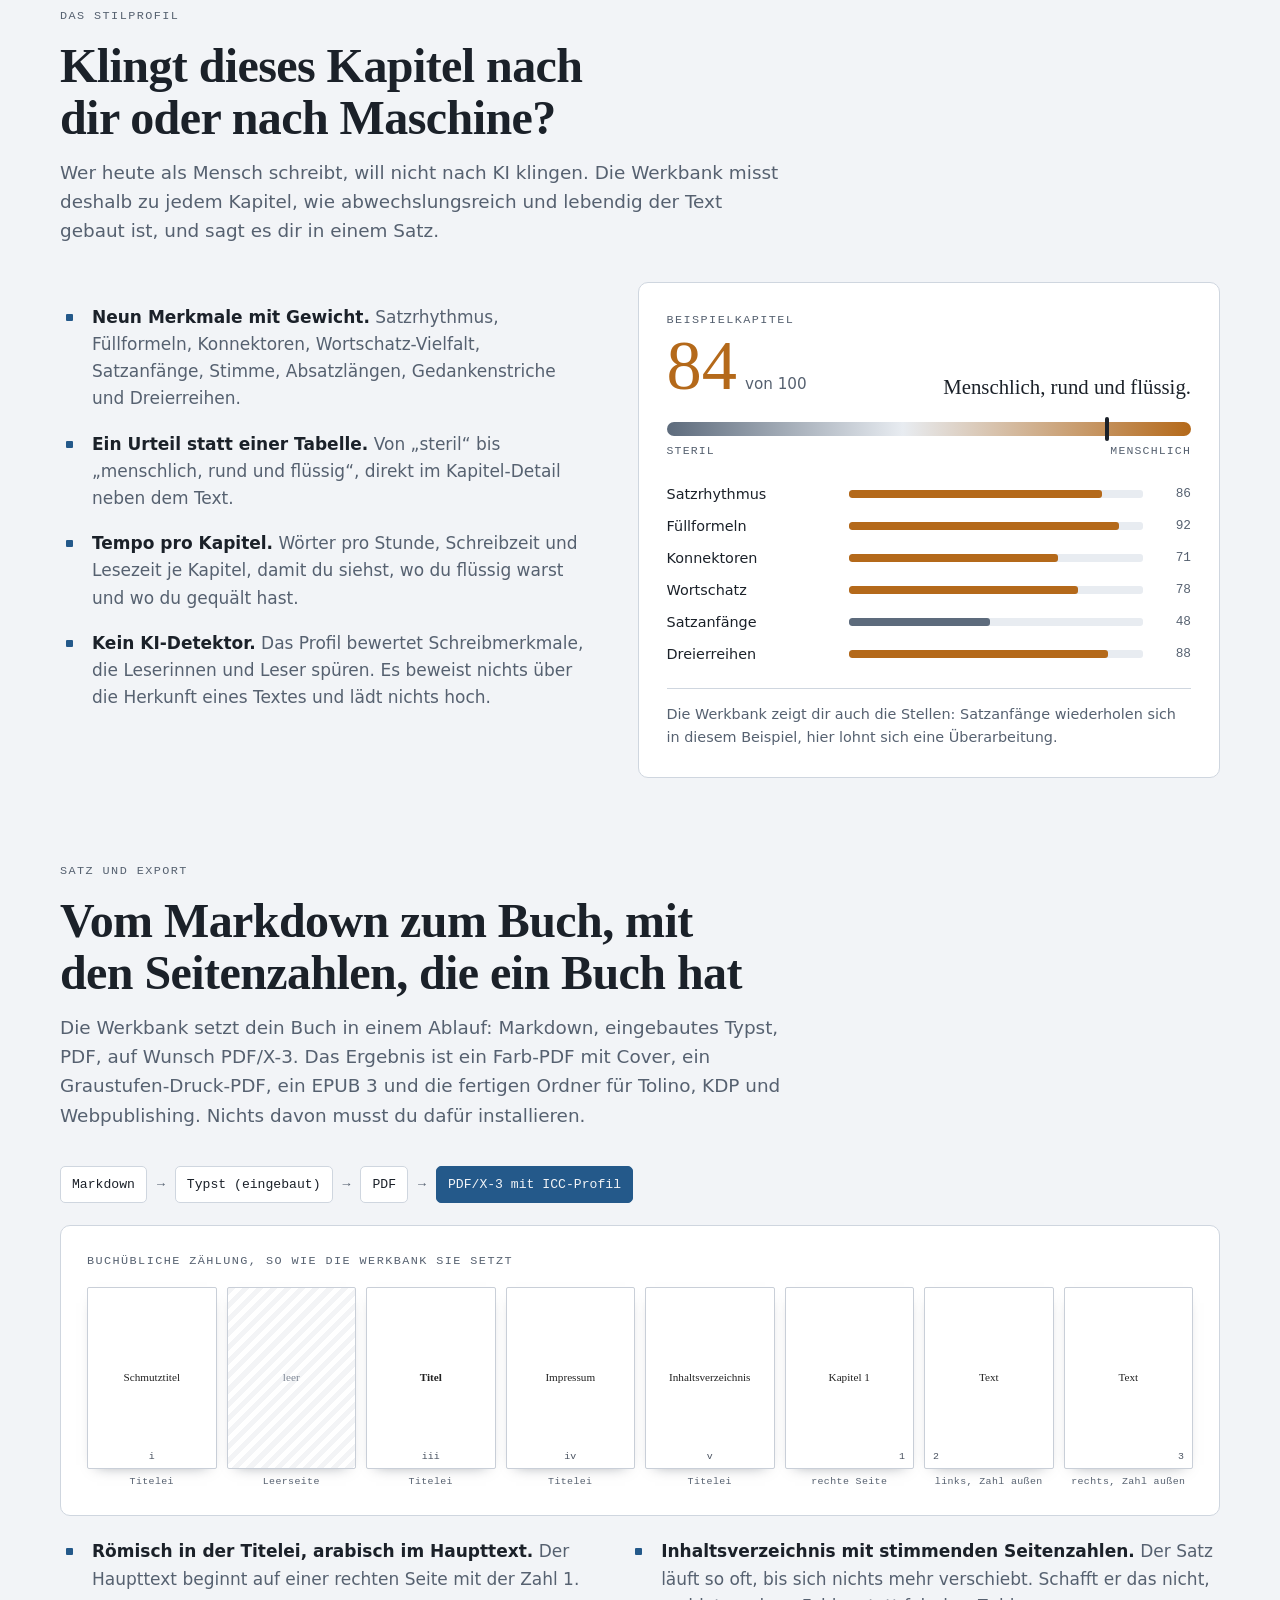
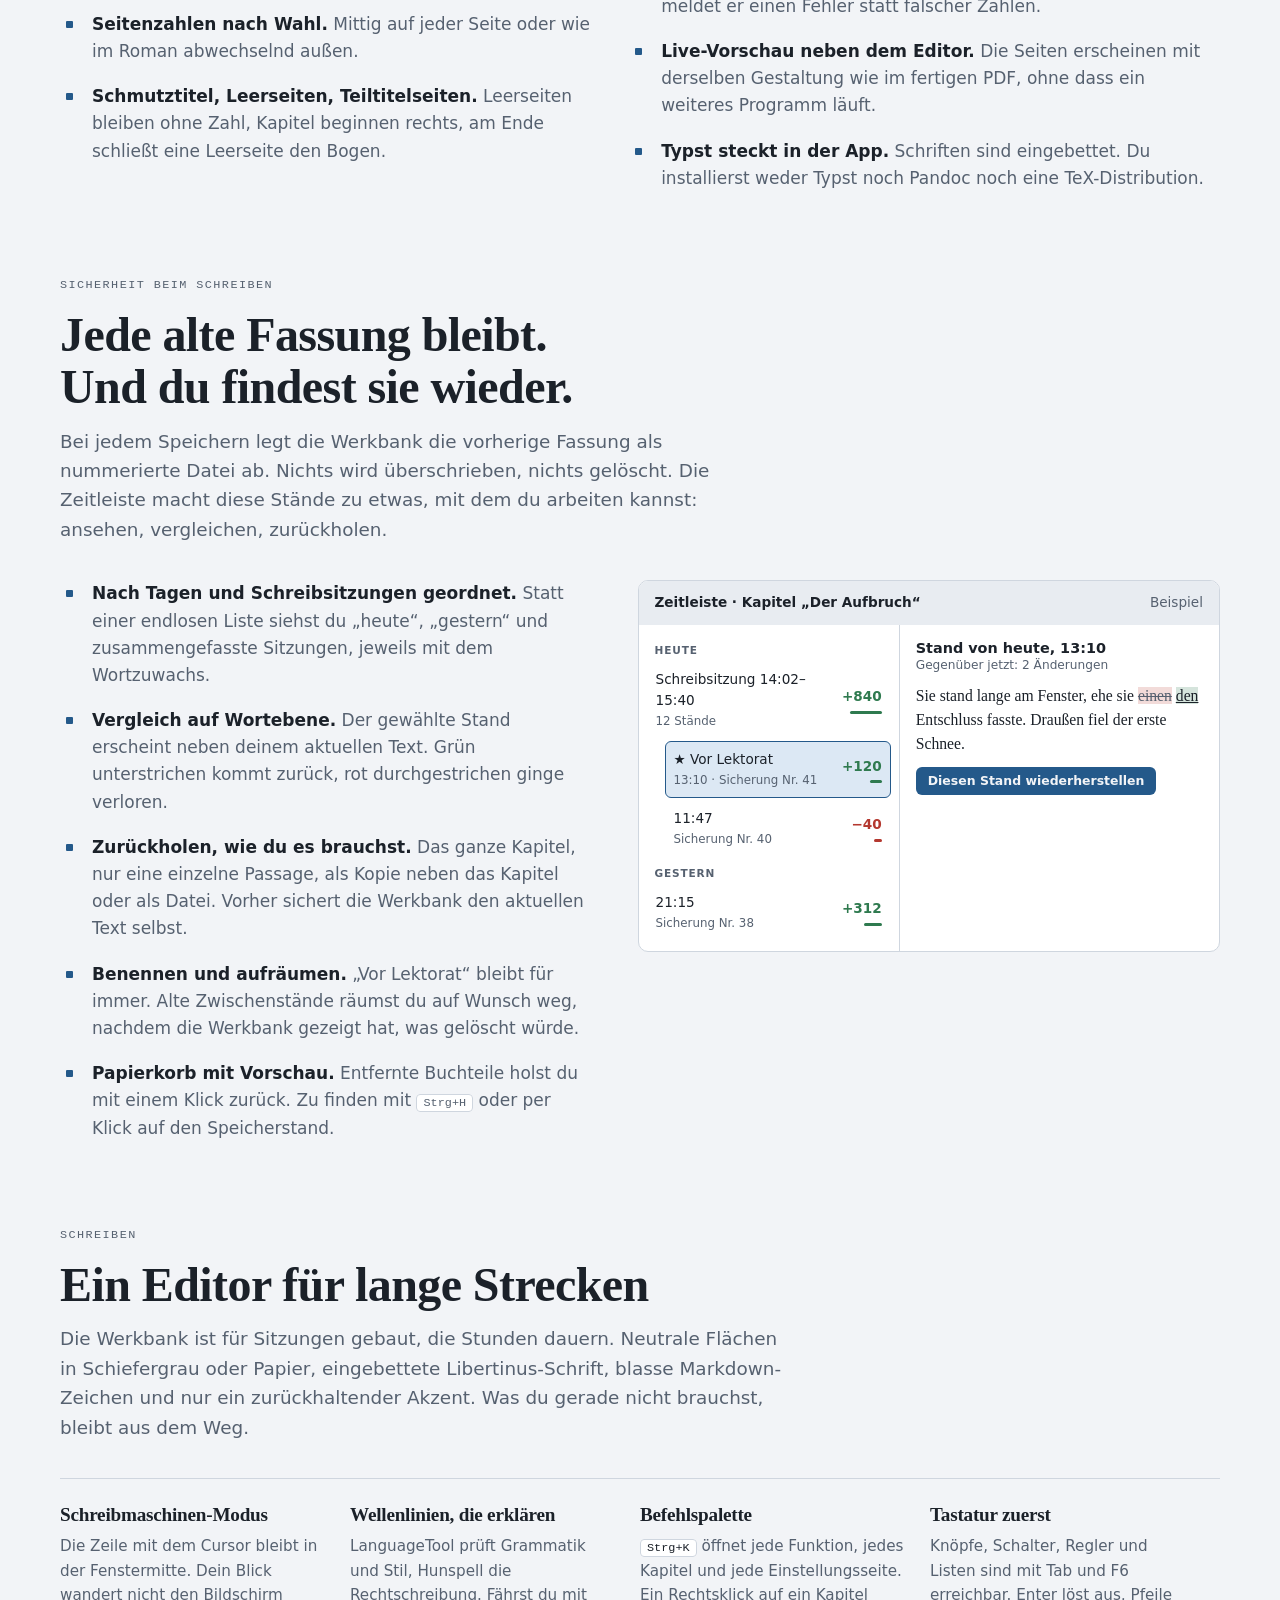
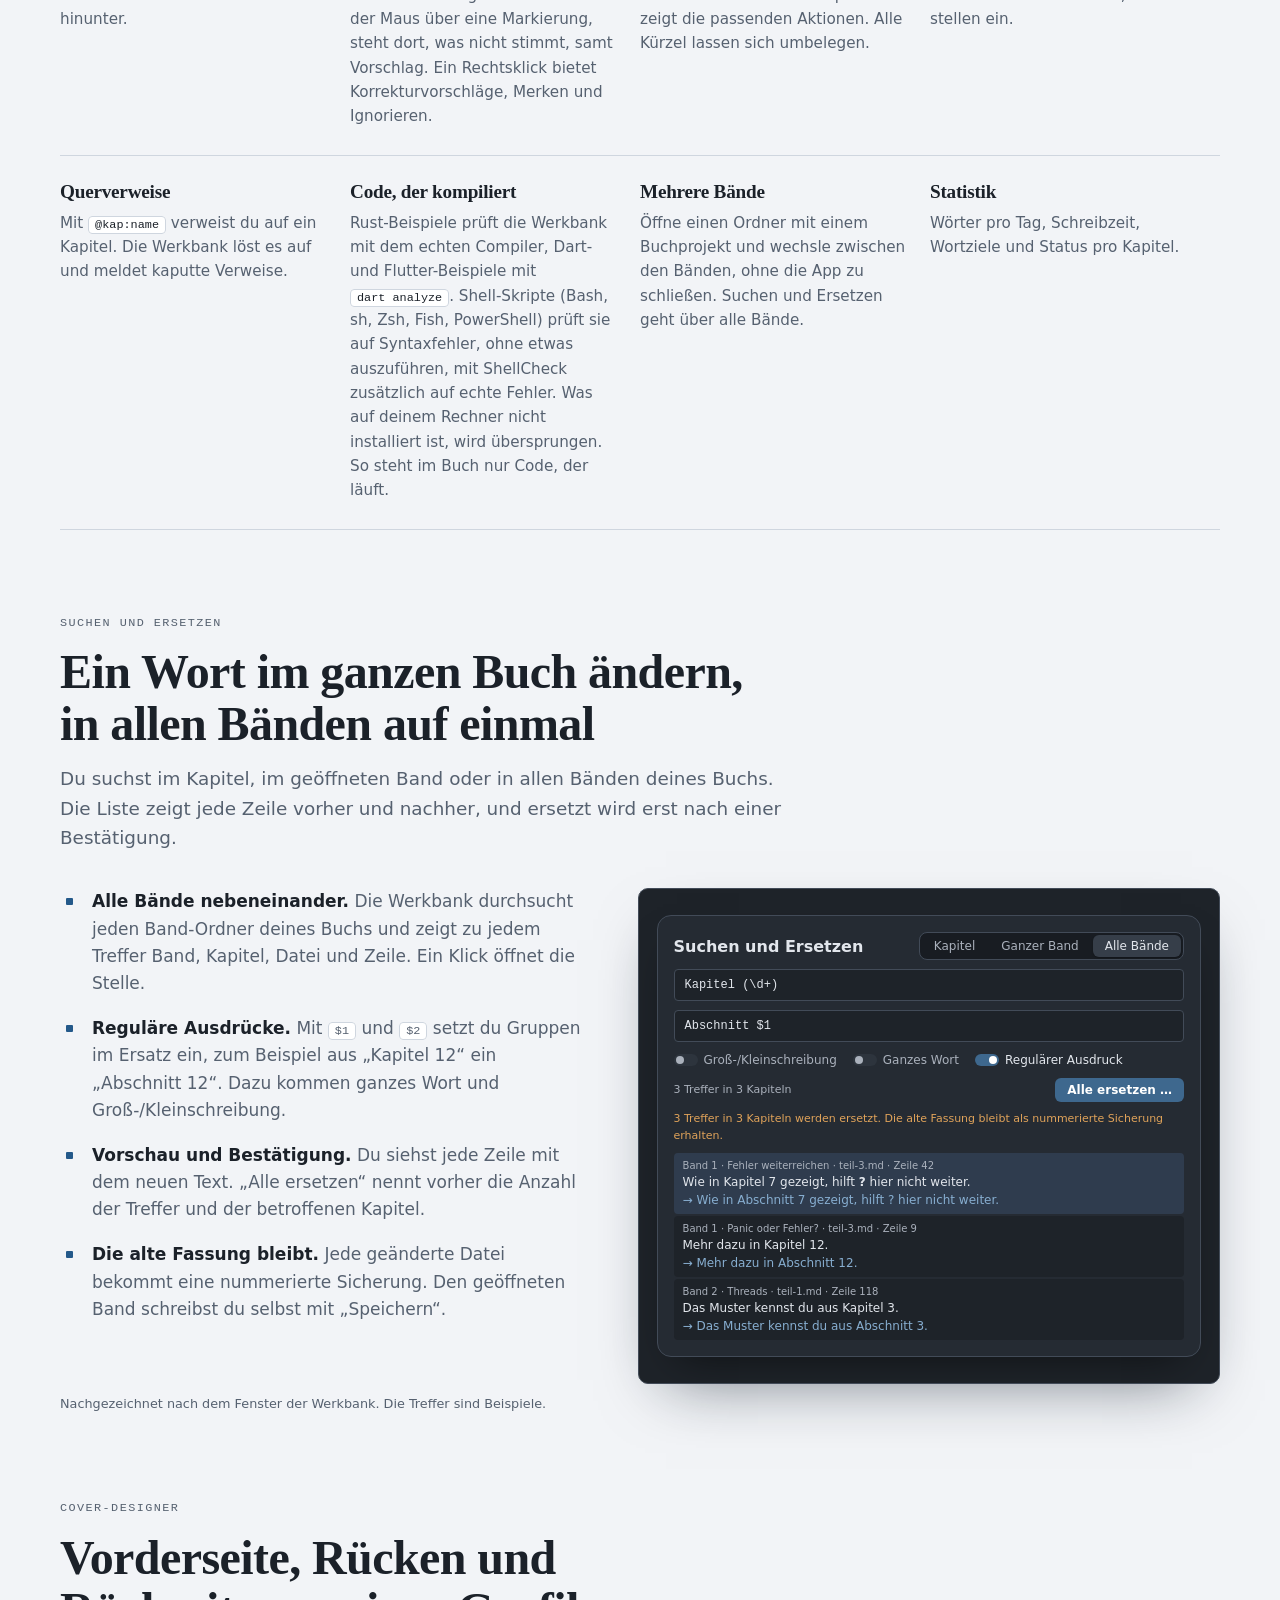
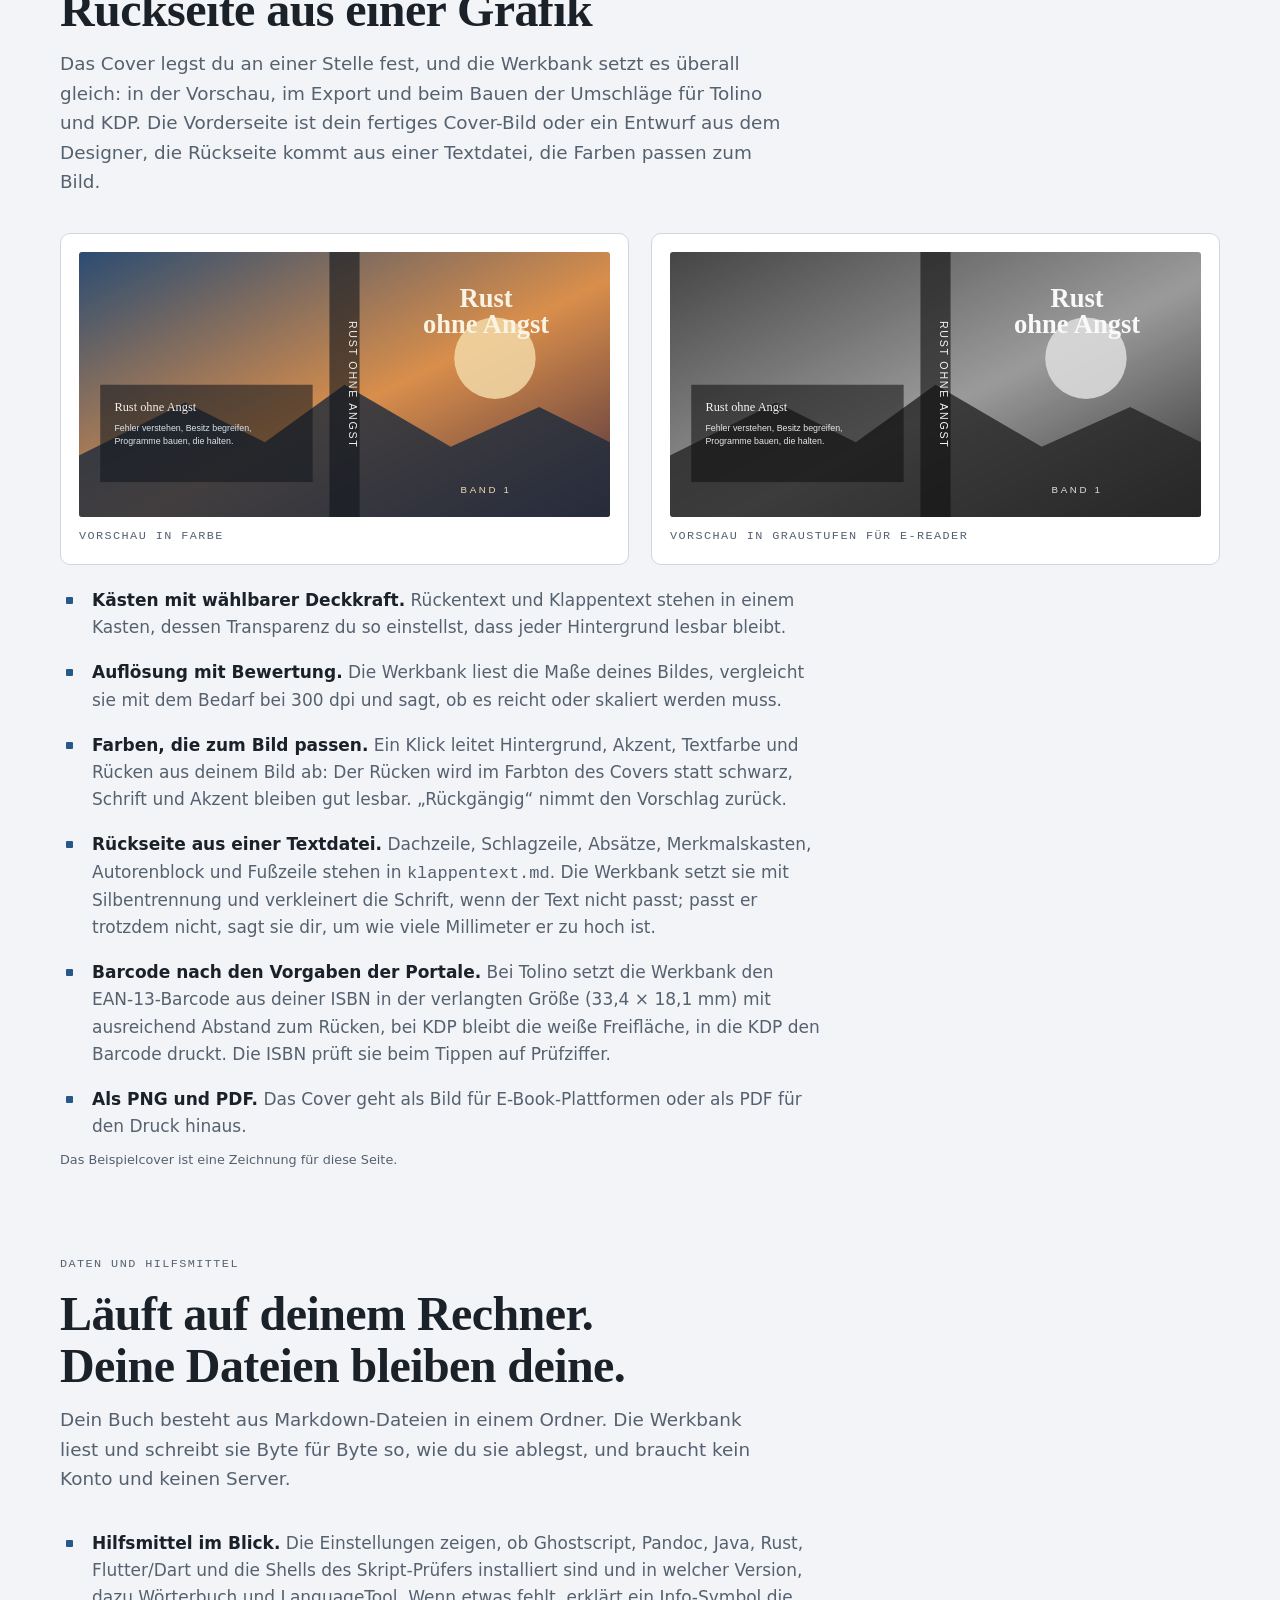
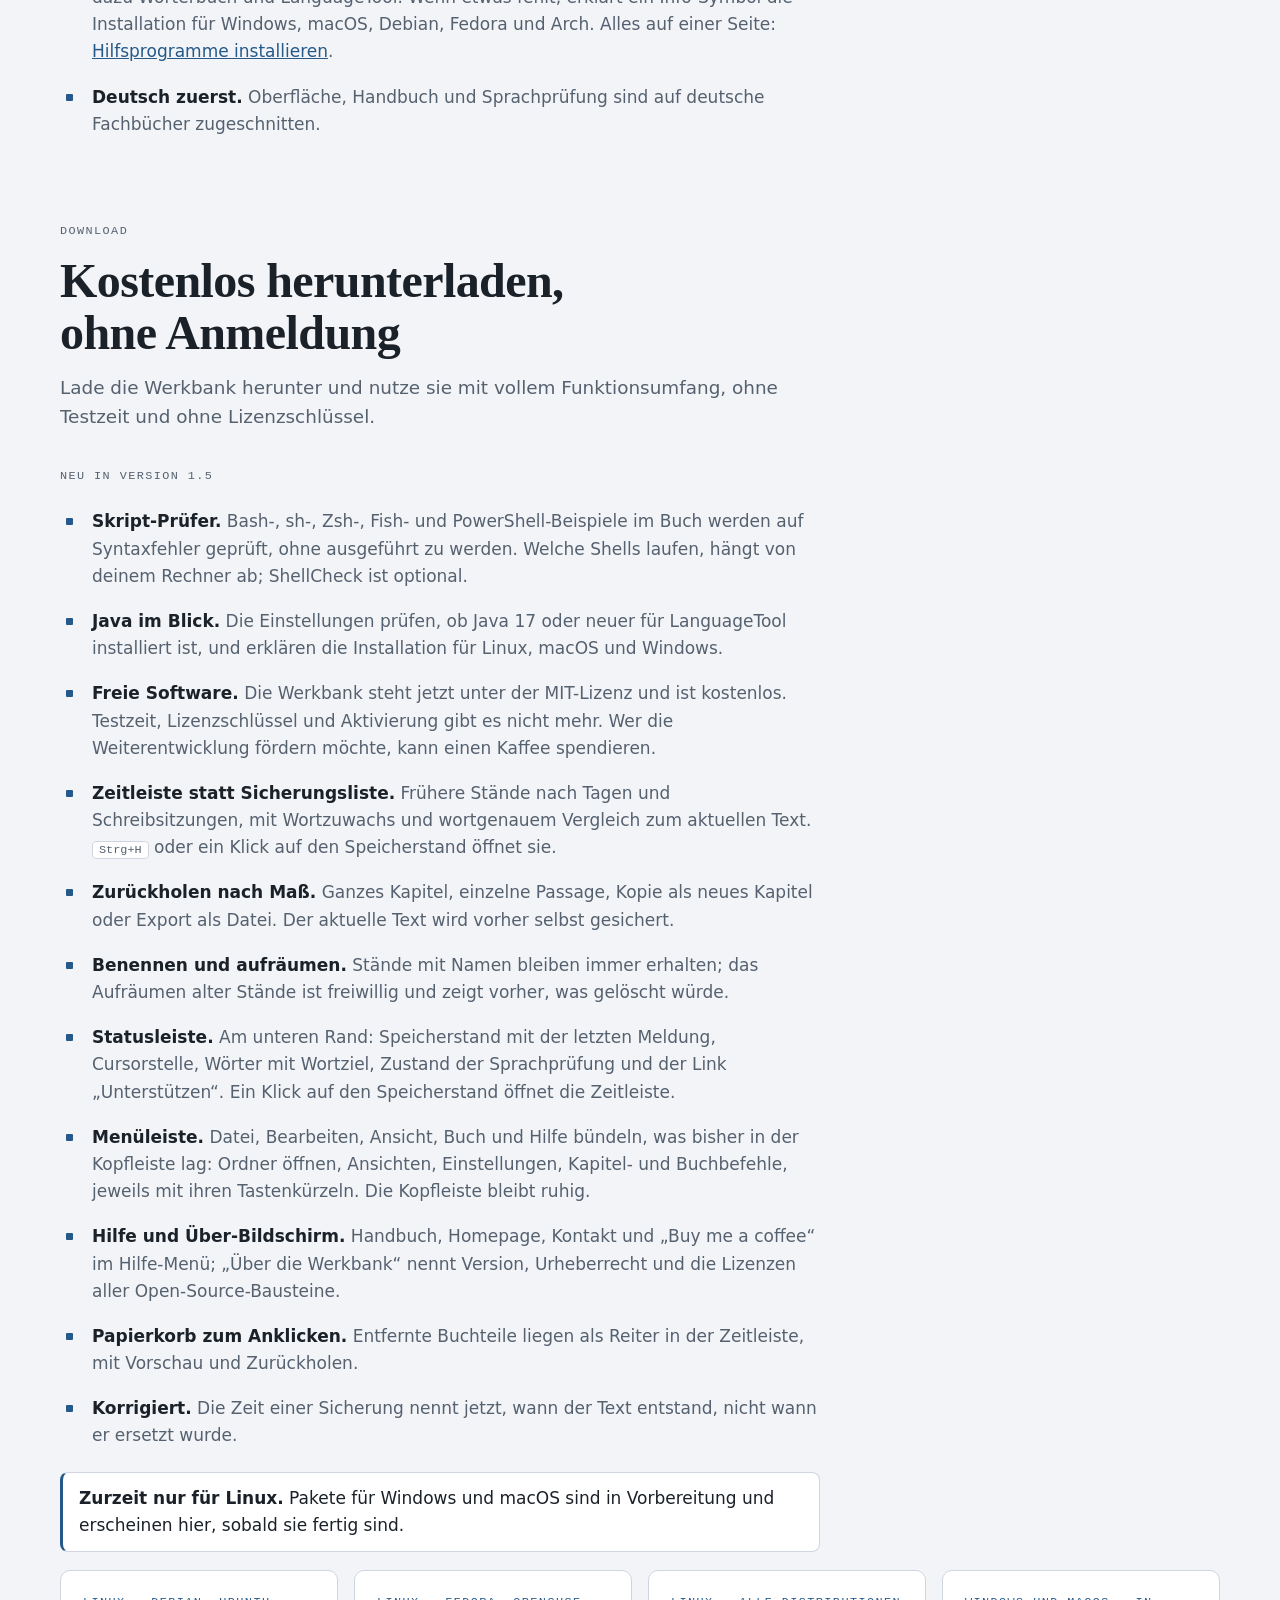
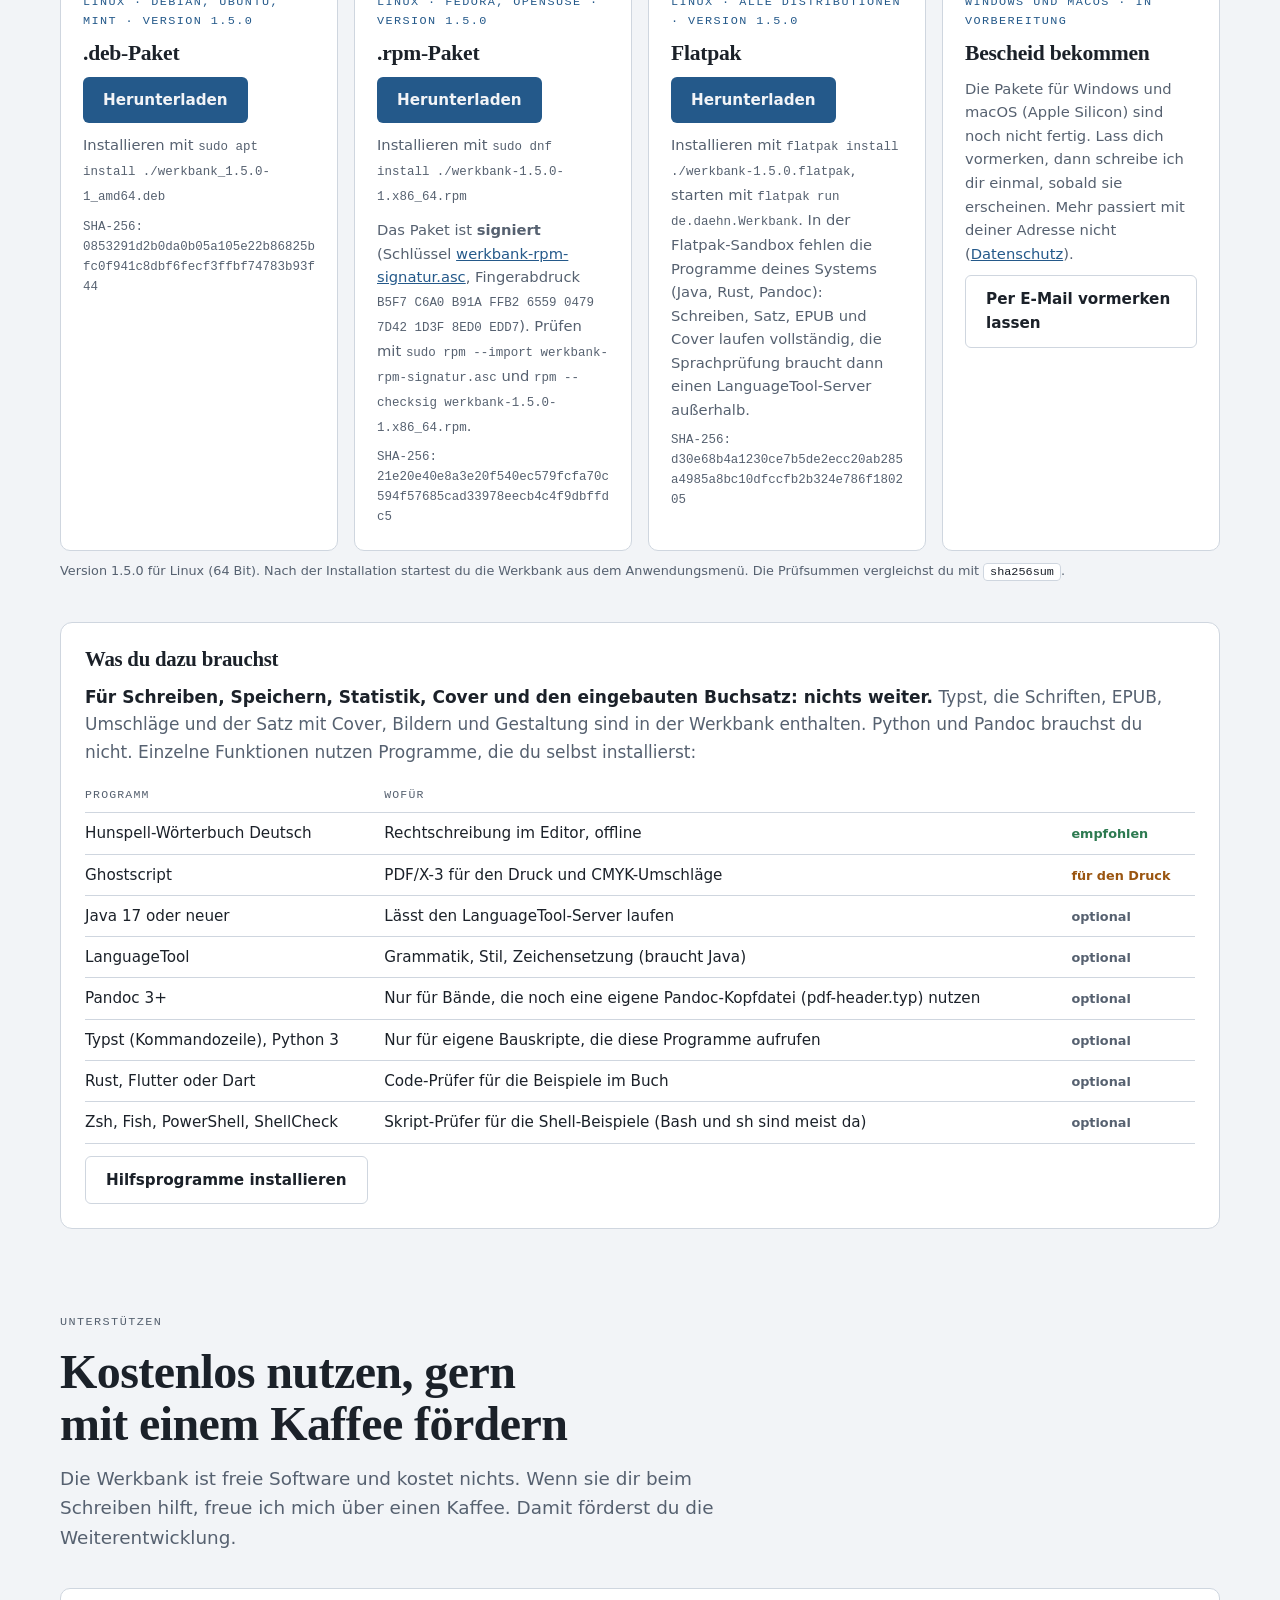
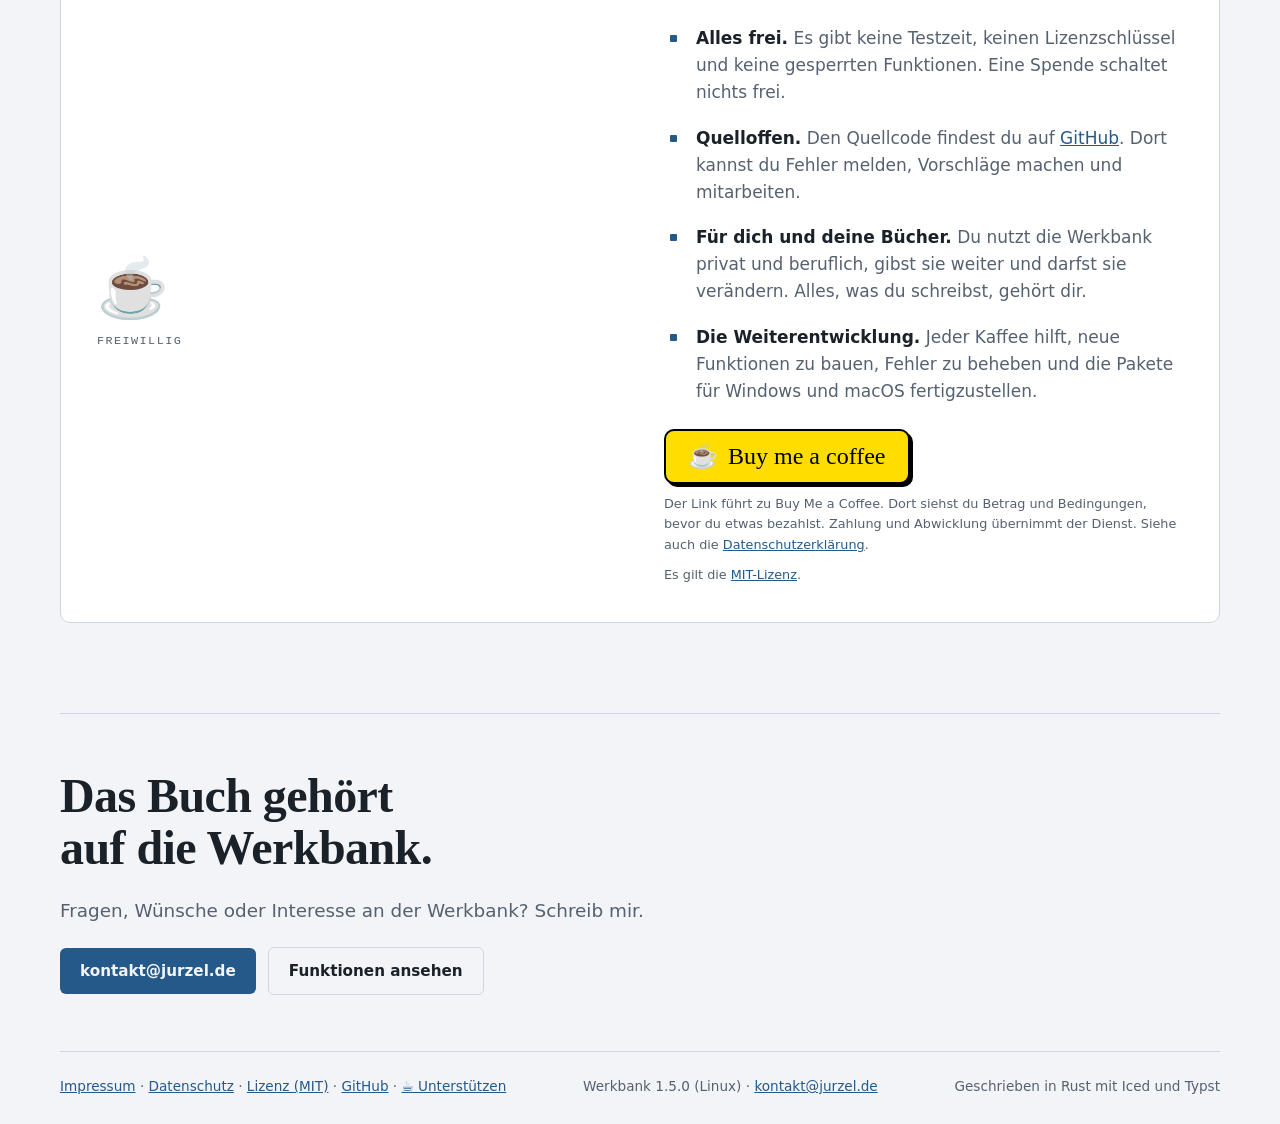
==== commit 78cc2c61: "Bereinigung: Veraltete Lizenz- und Stripe-Dateien entfernt" ====
--- a/werkstatt-web/index.html
+++ b/werkstatt-web/index.html
@@ -729,7 +729,6 @@
         <h3>.deb-Paket</h3>
         <a class="knopf" href="downloads/werkbank_1.5.0-1_amd64.deb" download>Herunterladen</a>
         <p>Installieren mit <code>sudo apt install ./werkbank_1.5.0-1_amd64.deb</code></p>
-        <p>Signiert mit demselben Schlüssel wie das RPM (<a href="downloads/werkbank_1.5.0-1_amd64.deb.asc" download>Signatur</a>). Prüfen: <code>gpg --import werkbank-rpm-signatur.asc</code>, dann <code>gpg --verify werkbank_1.5.0-1_amd64.deb.asc werkbank_1.5.0-1_amd64.deb</code></p>
         <code>SHA-256: 0853291d2b0da0b05a105e22b86825bfc0f941c8dbf6fecf3ffbf74783b93f44</code>
       </div>
       <div class="download">
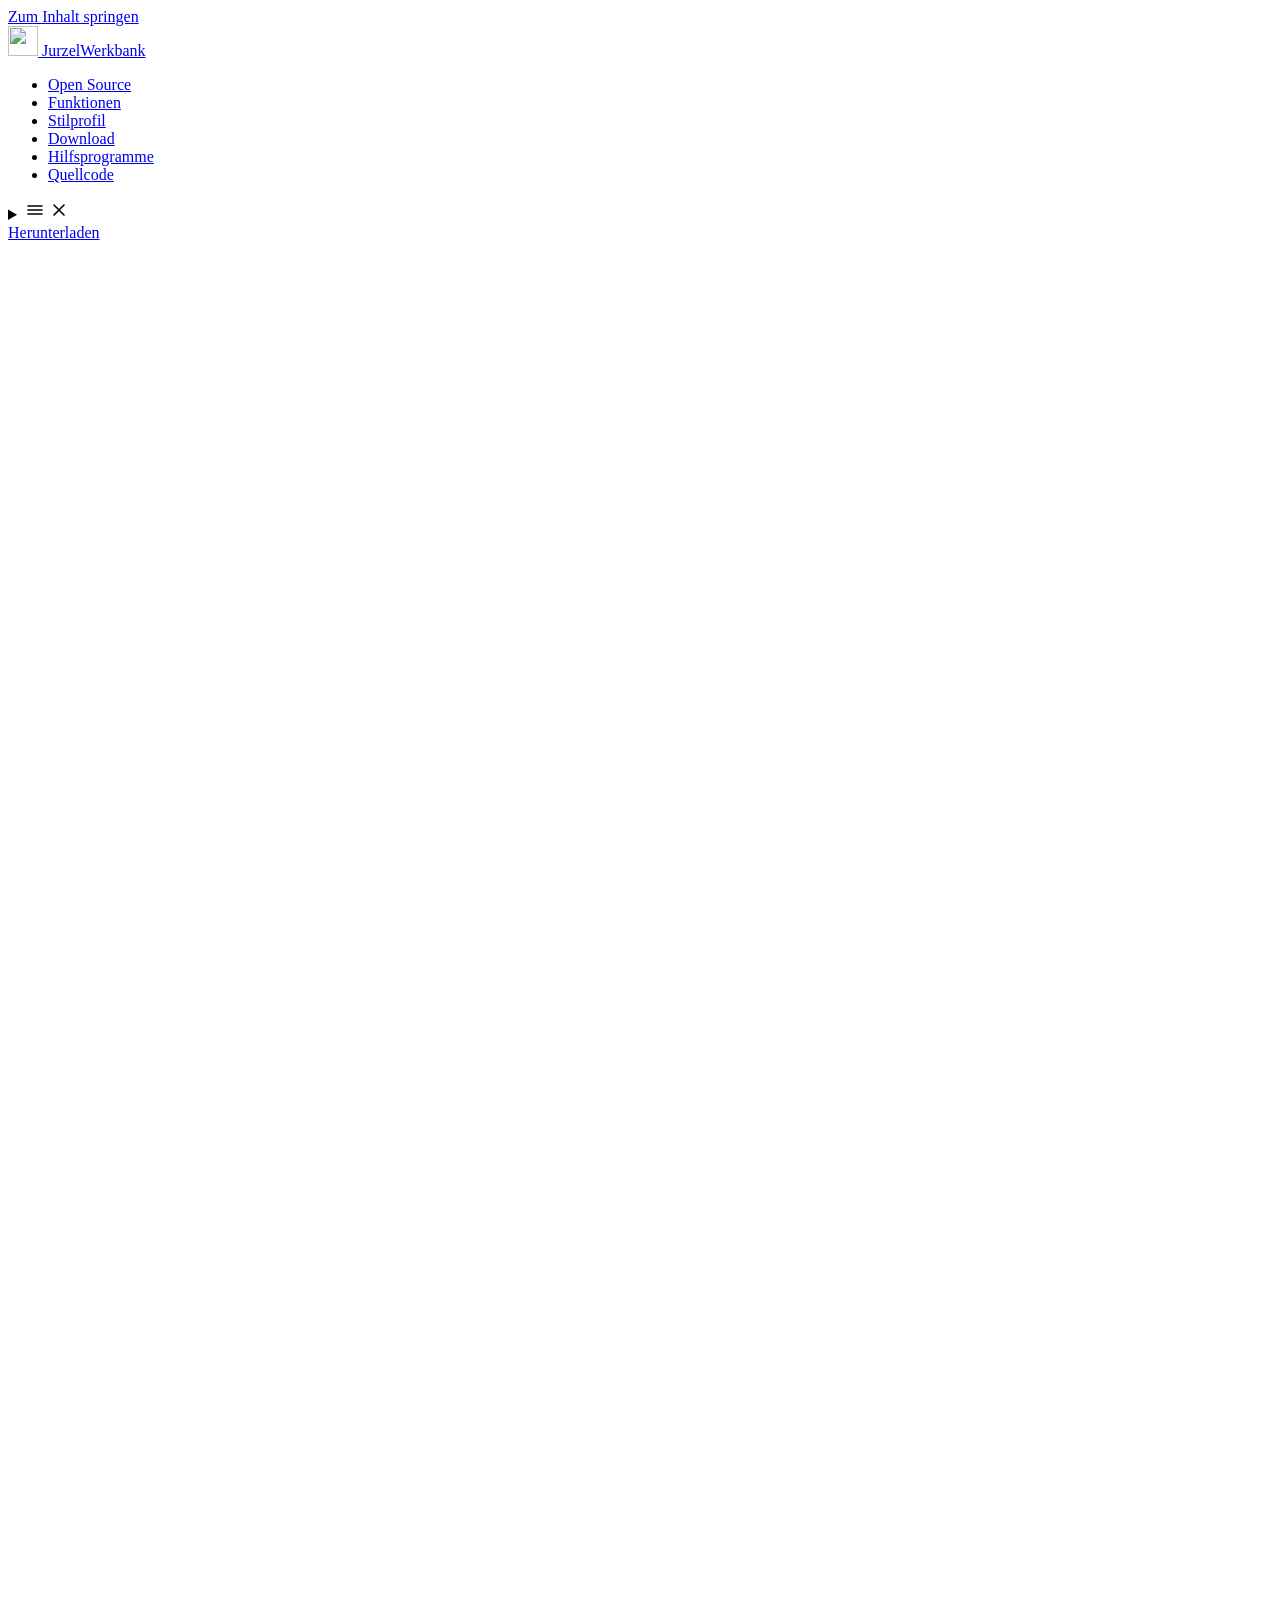
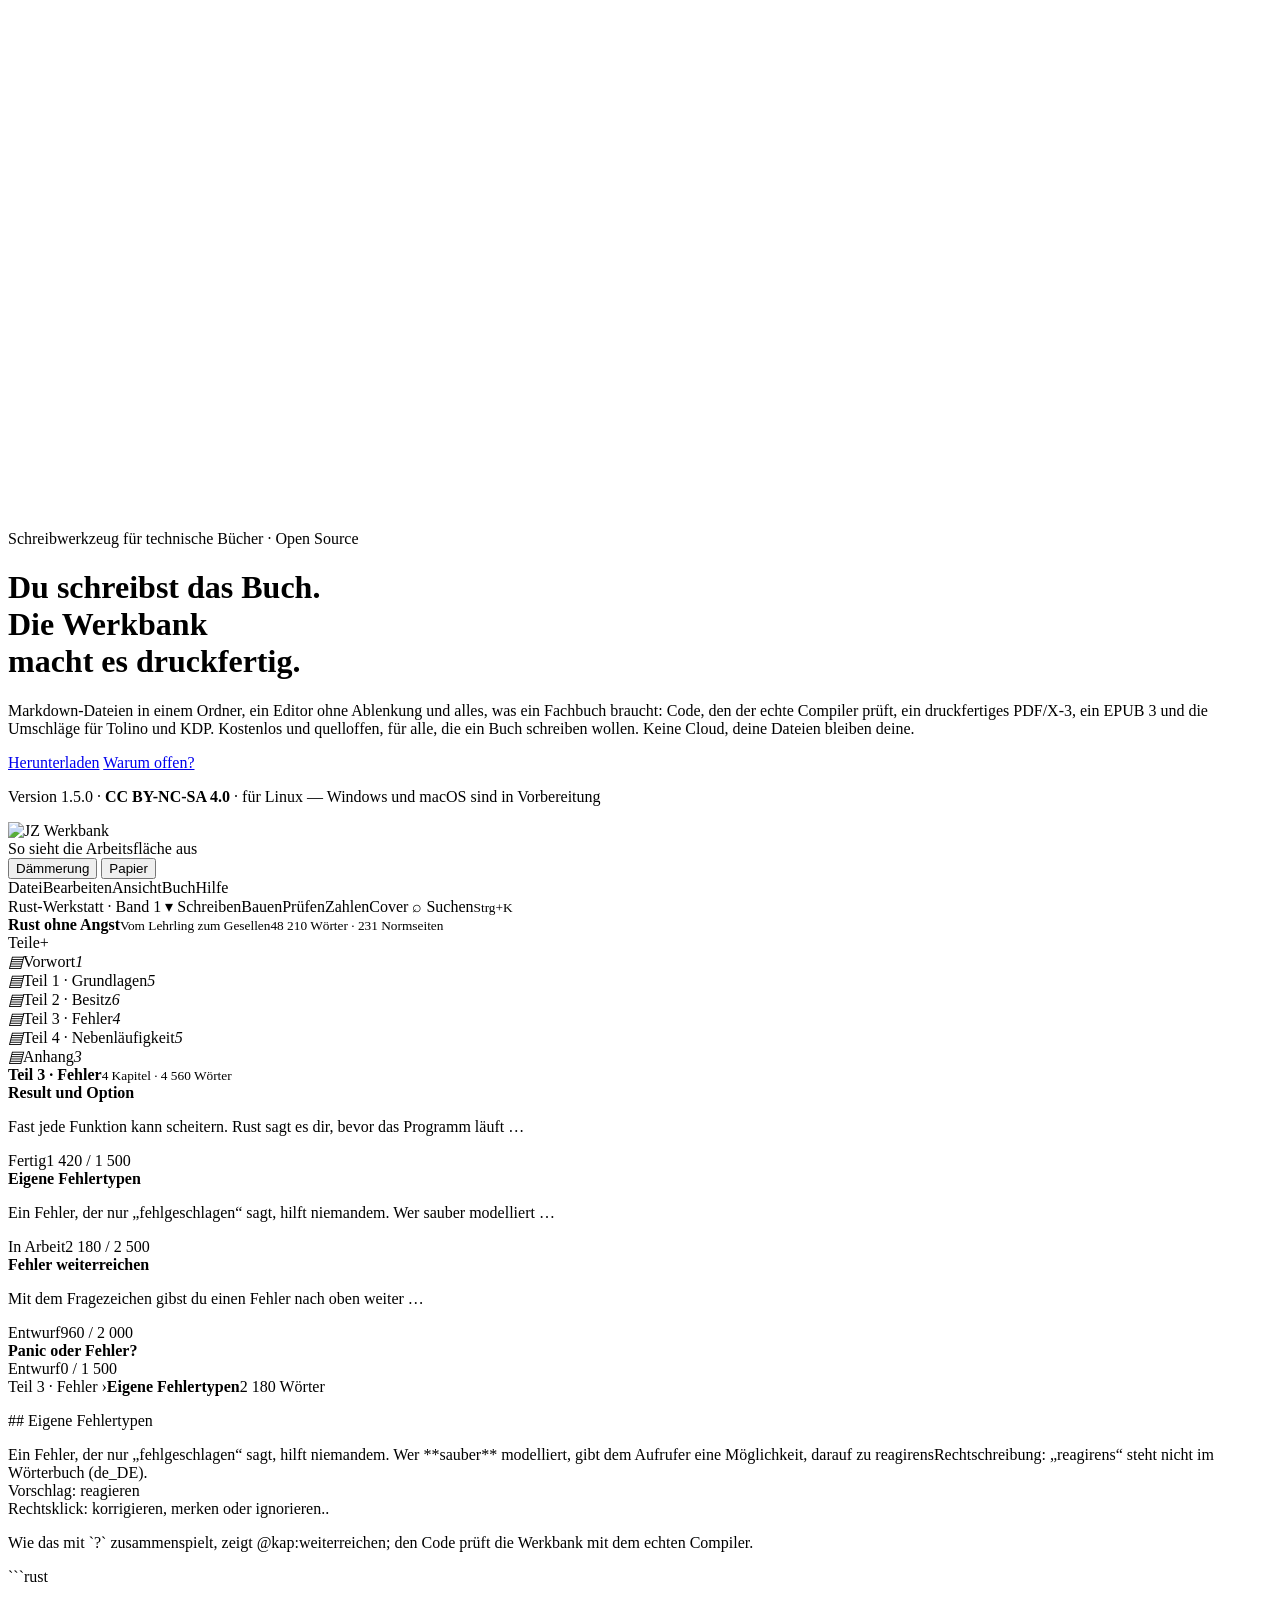
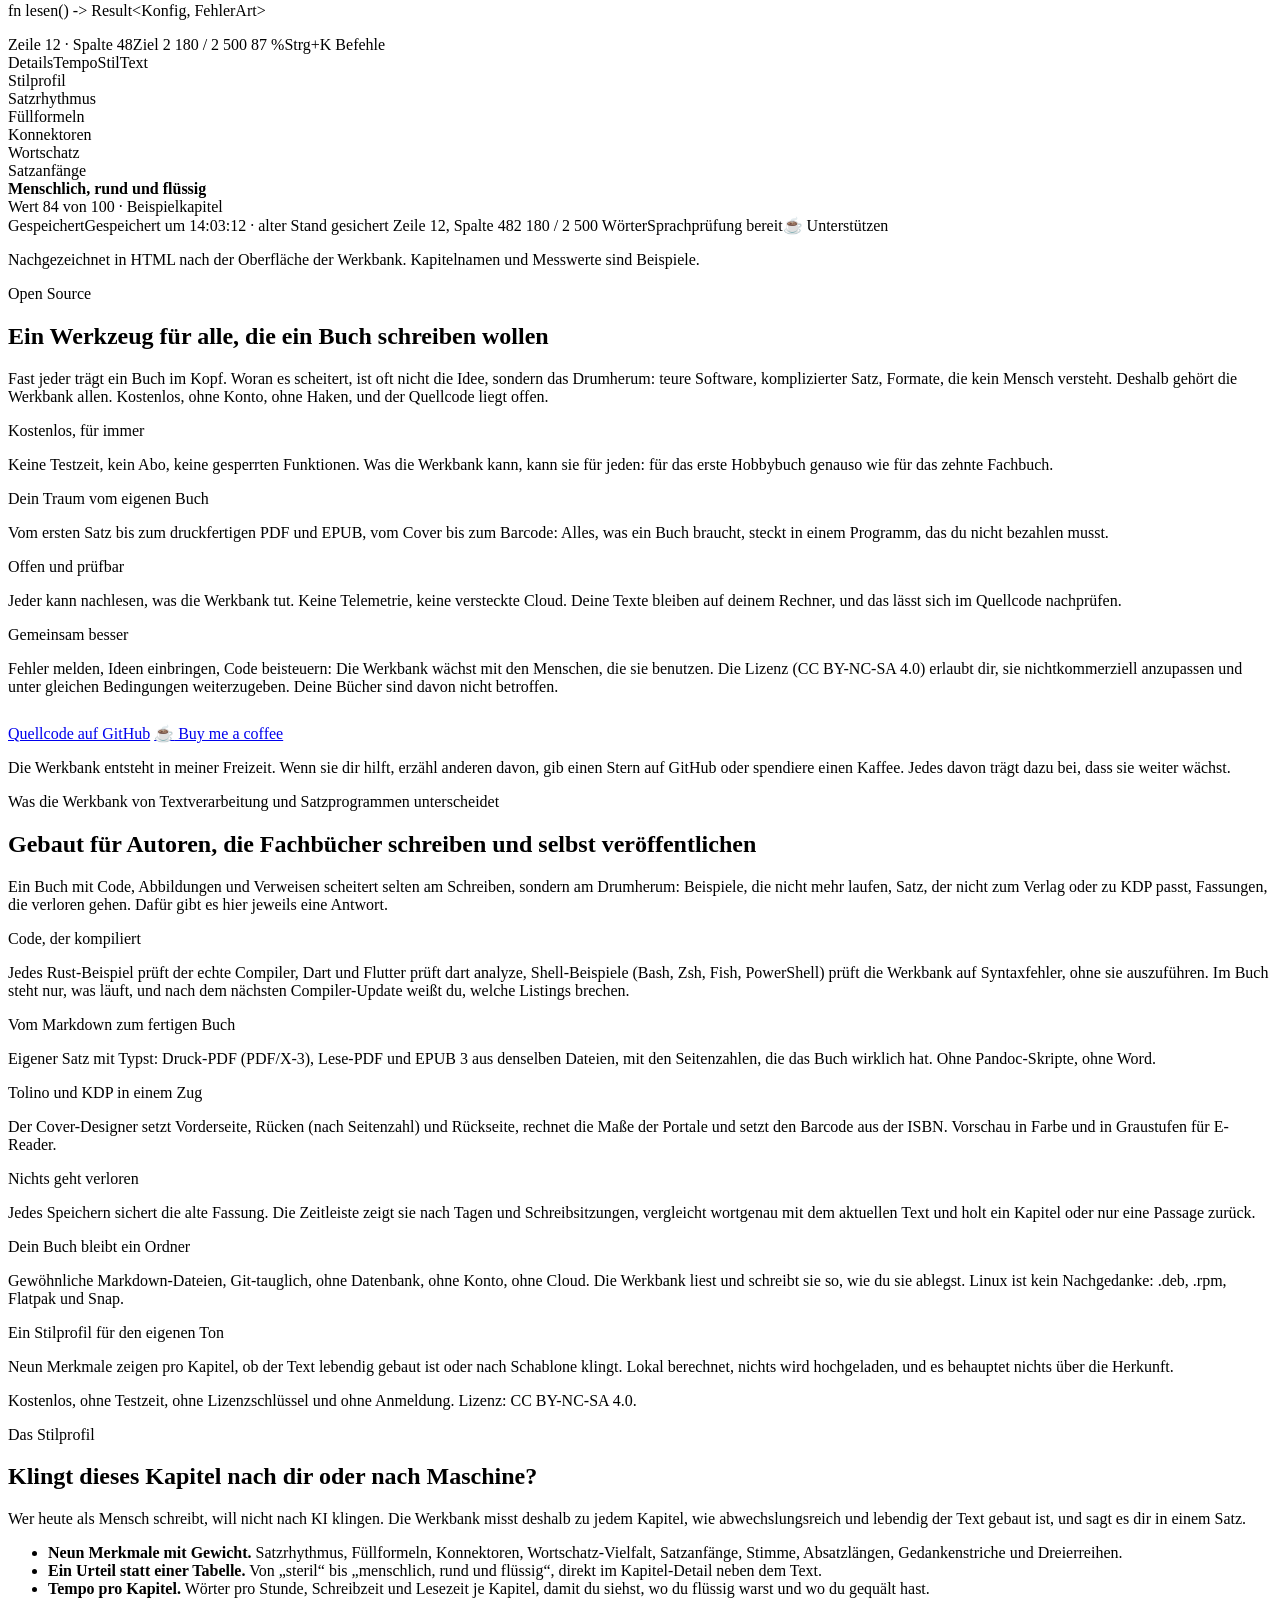
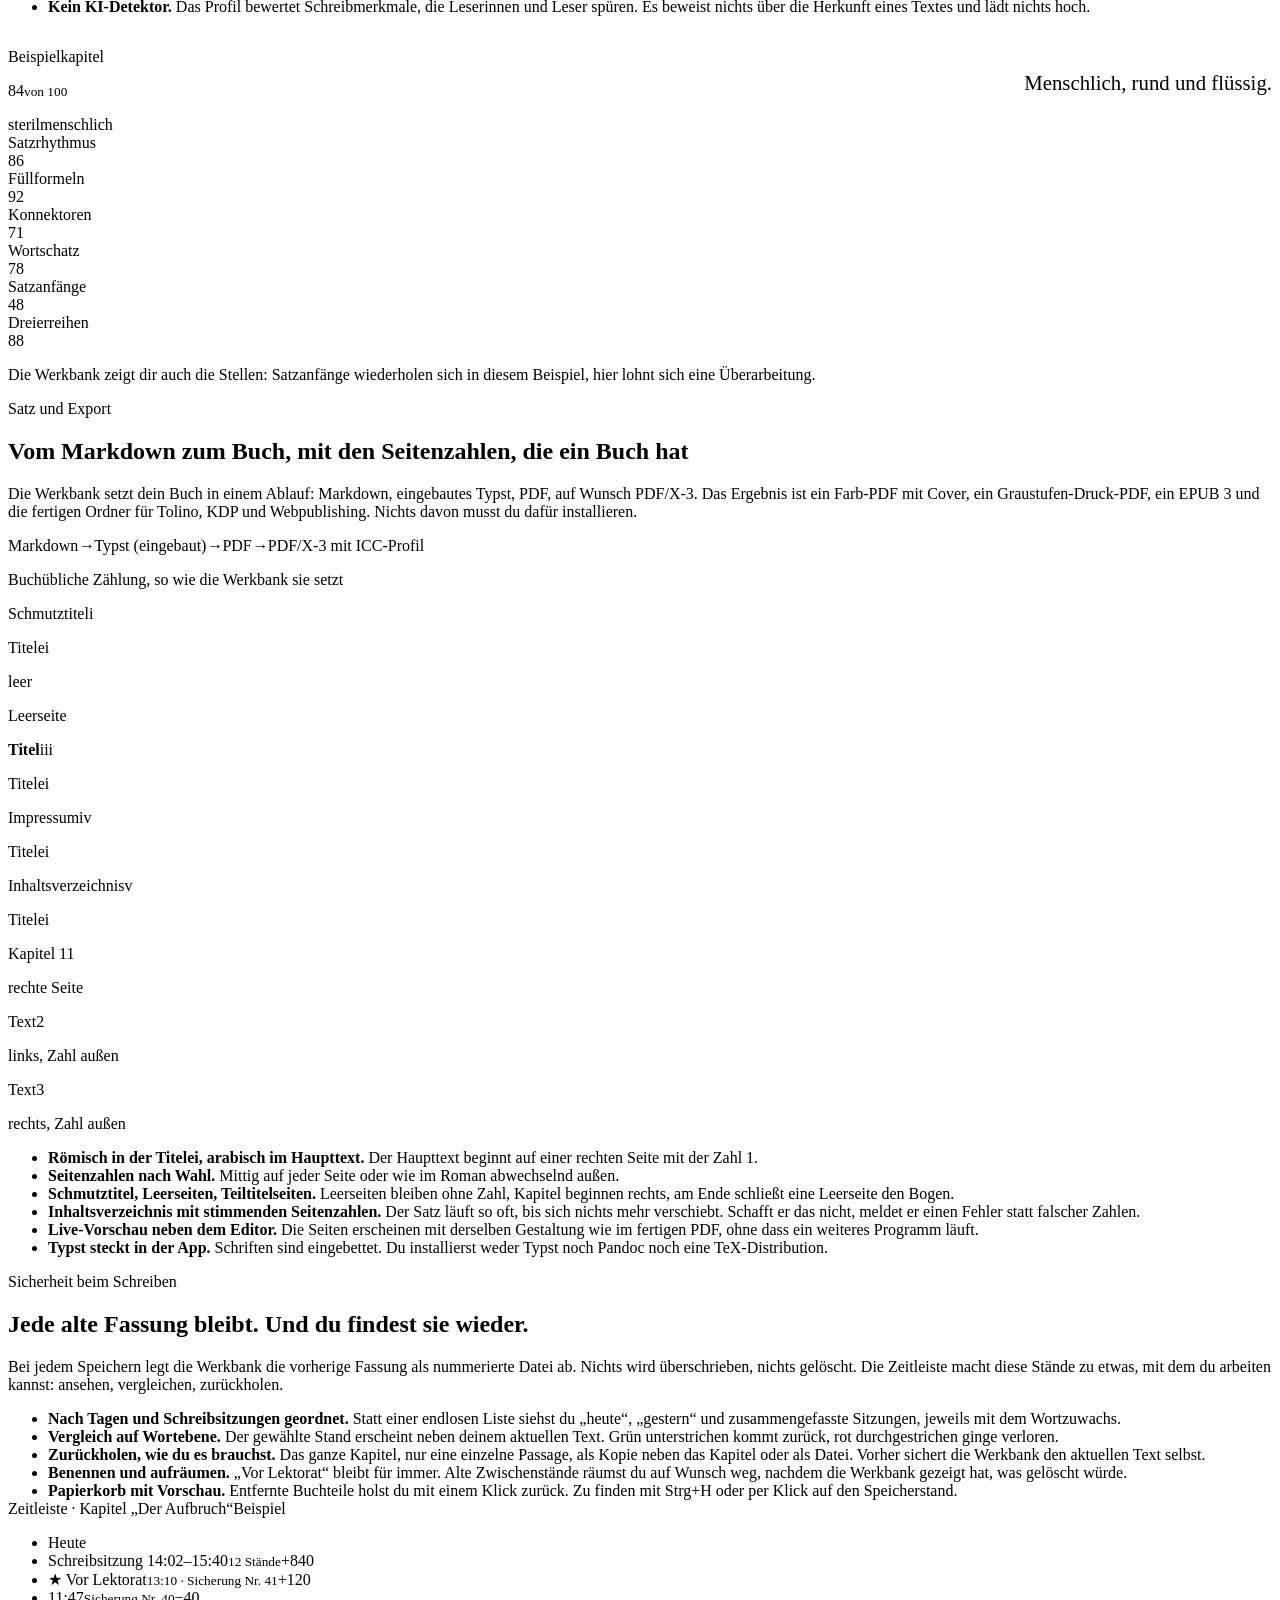
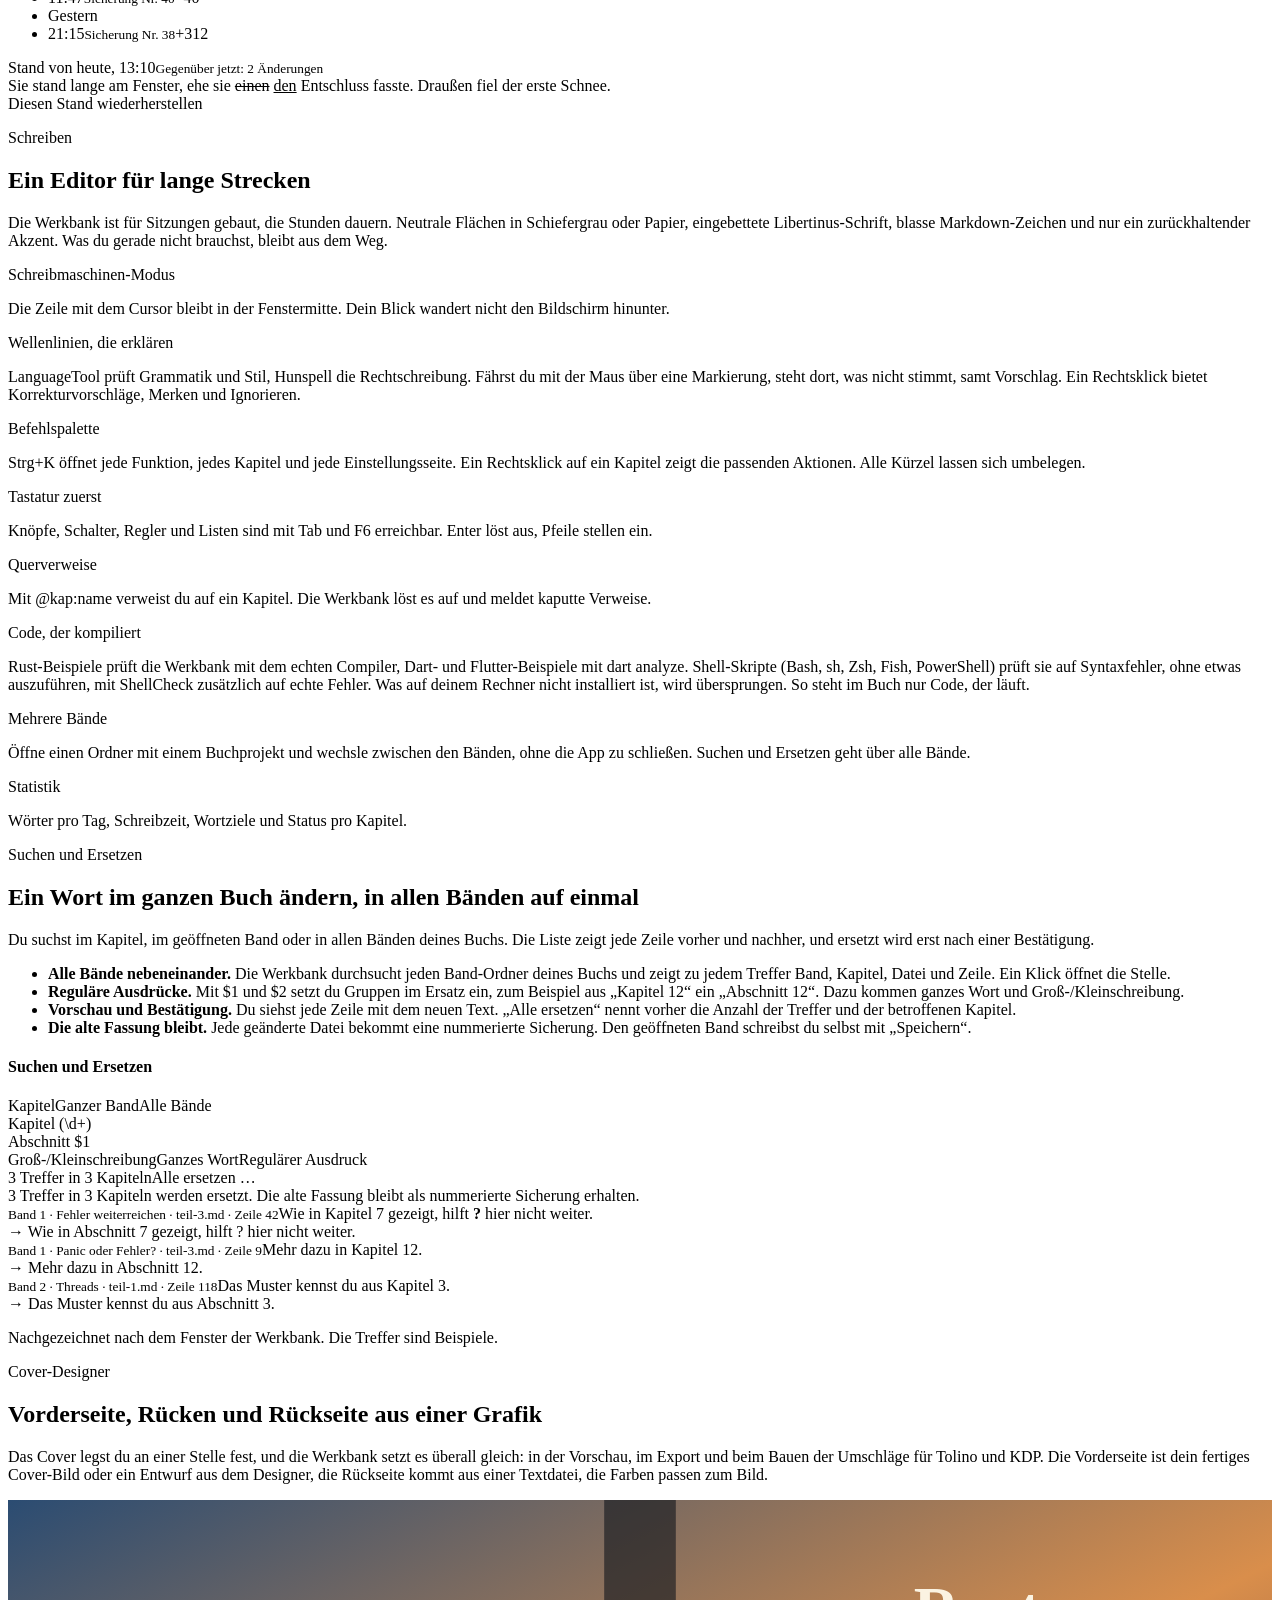
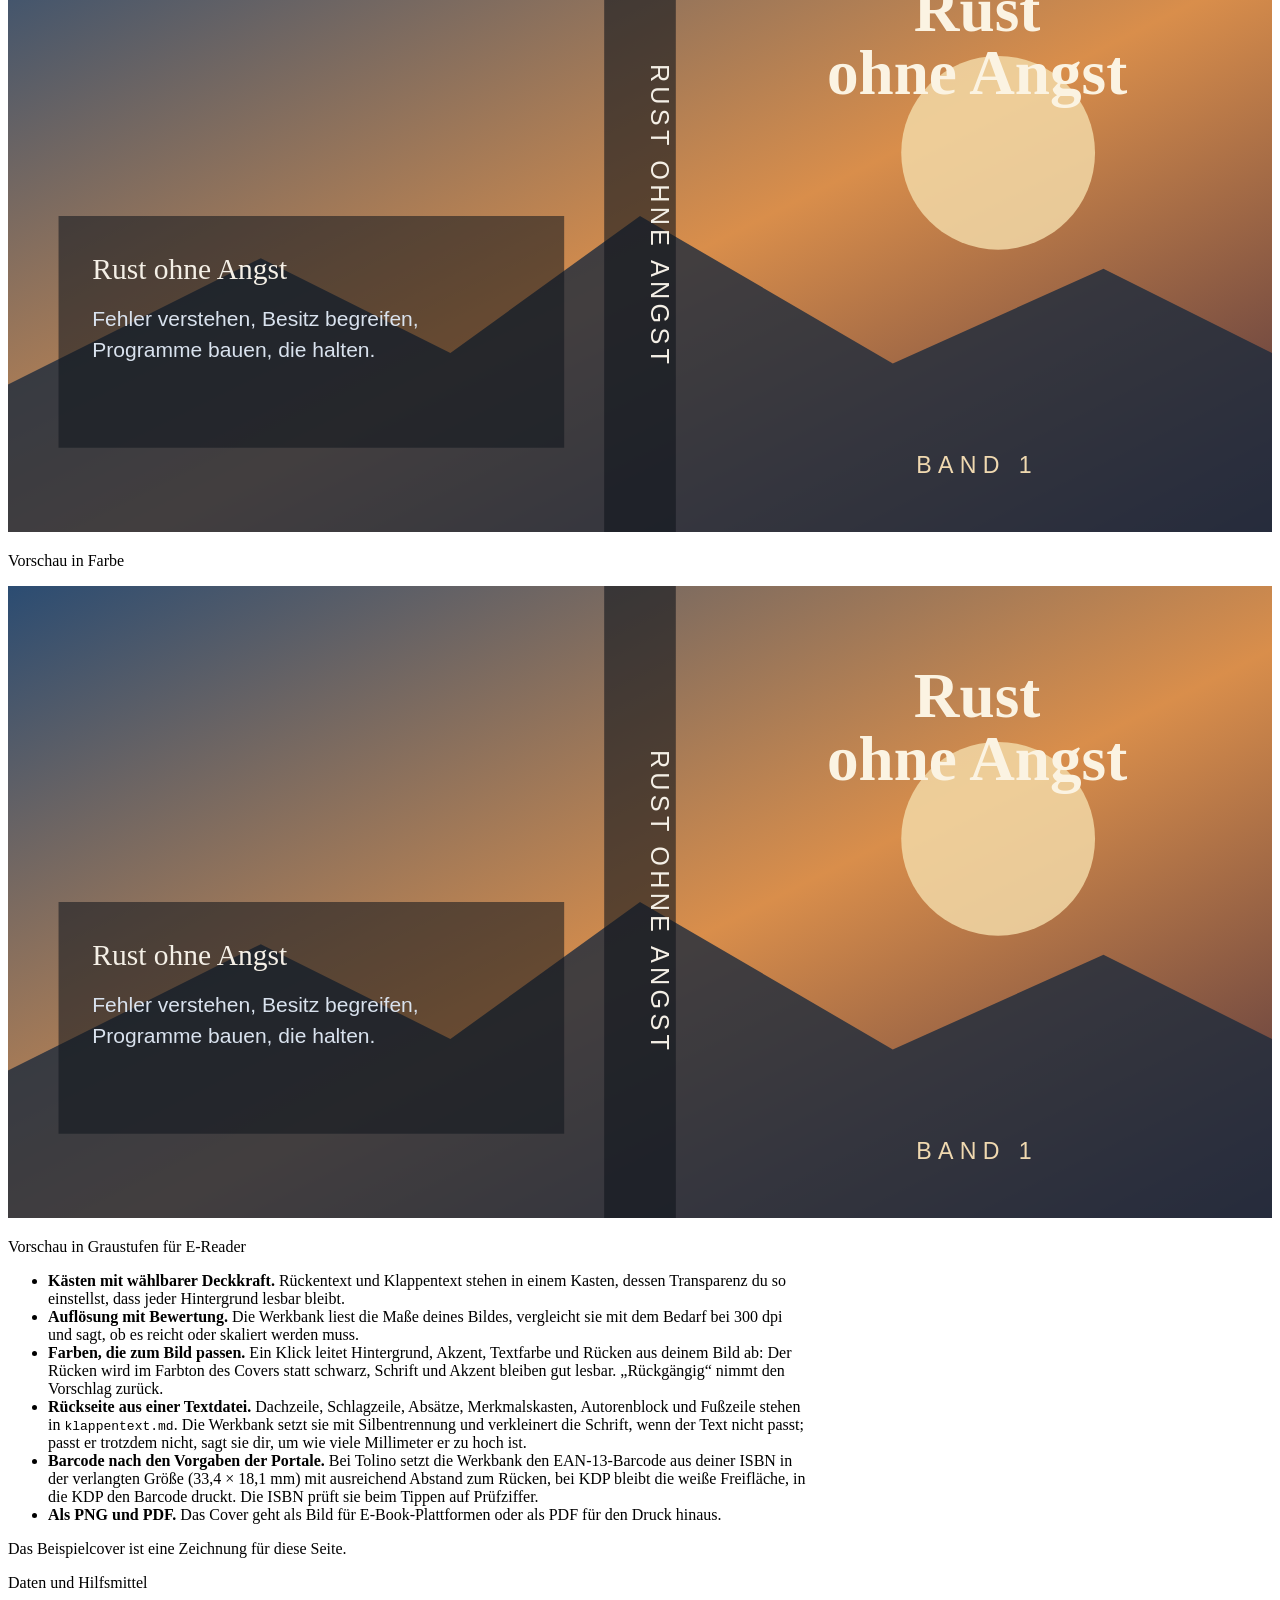
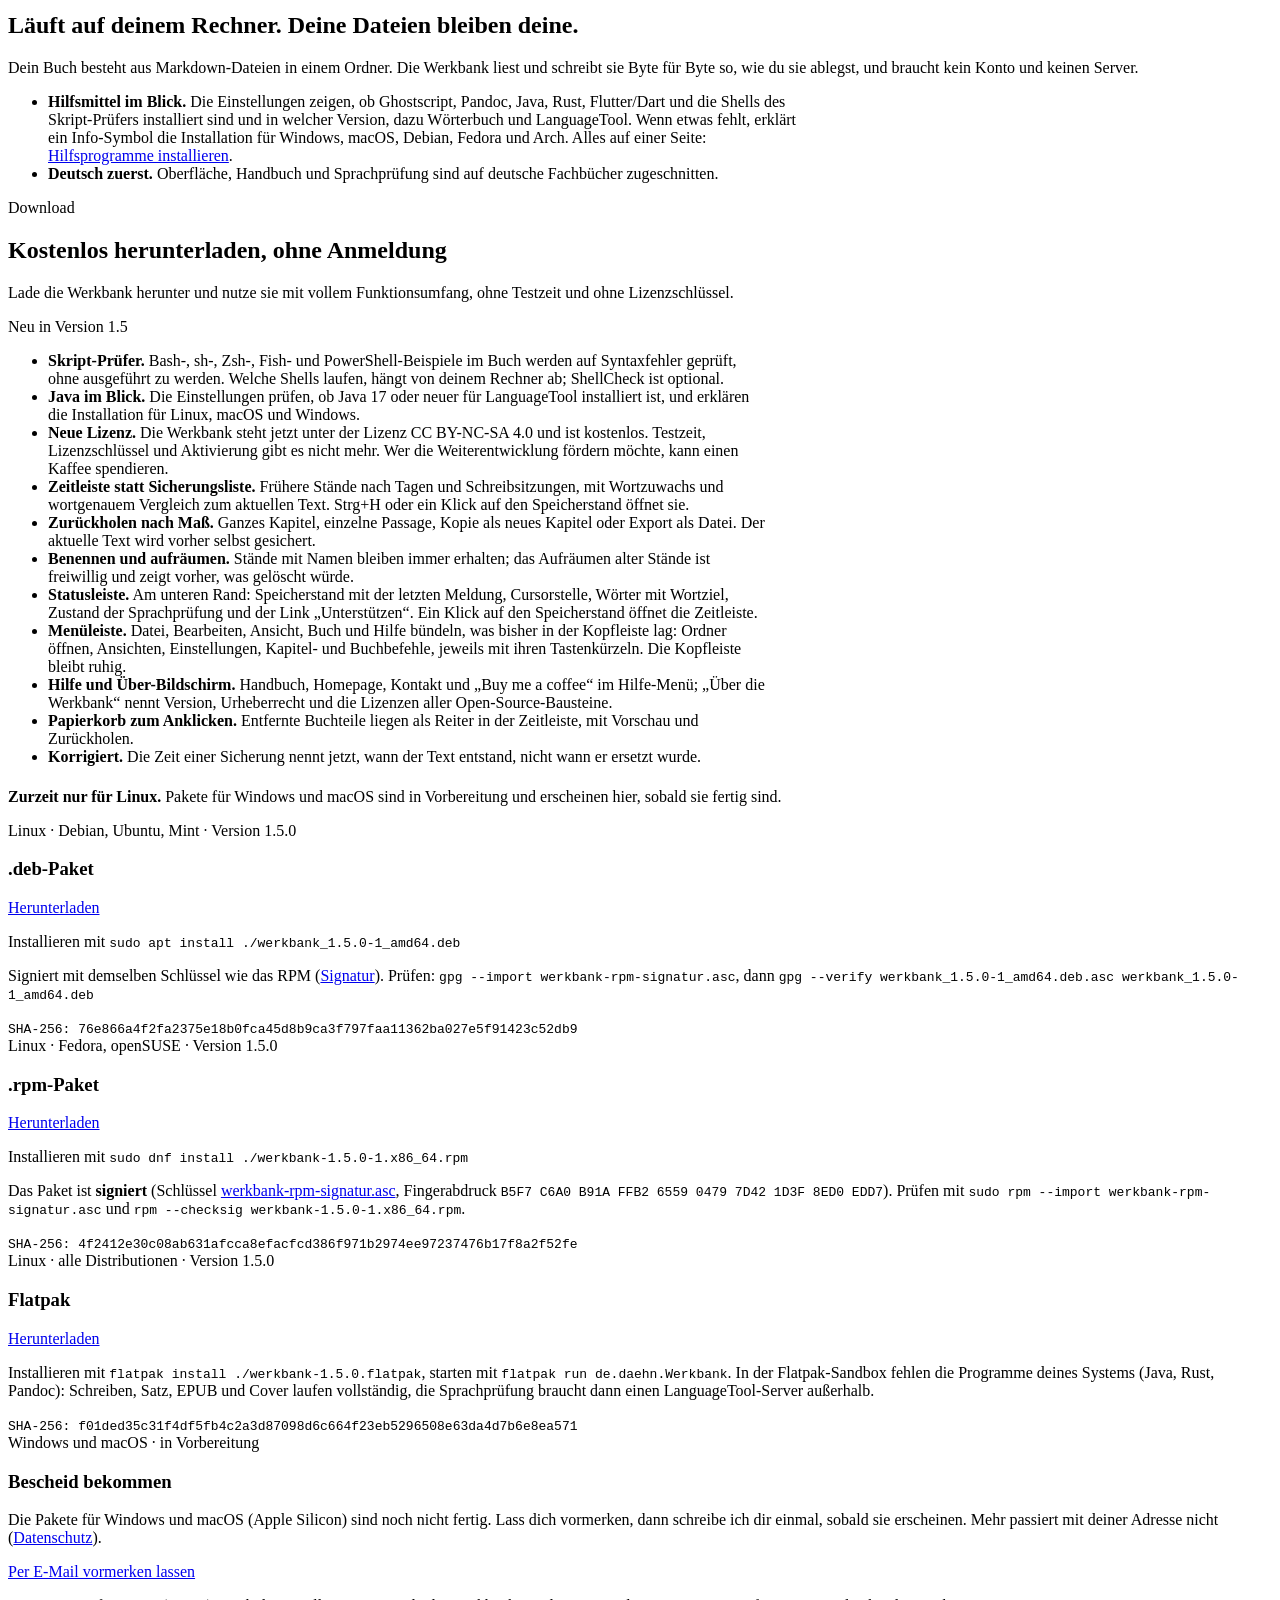
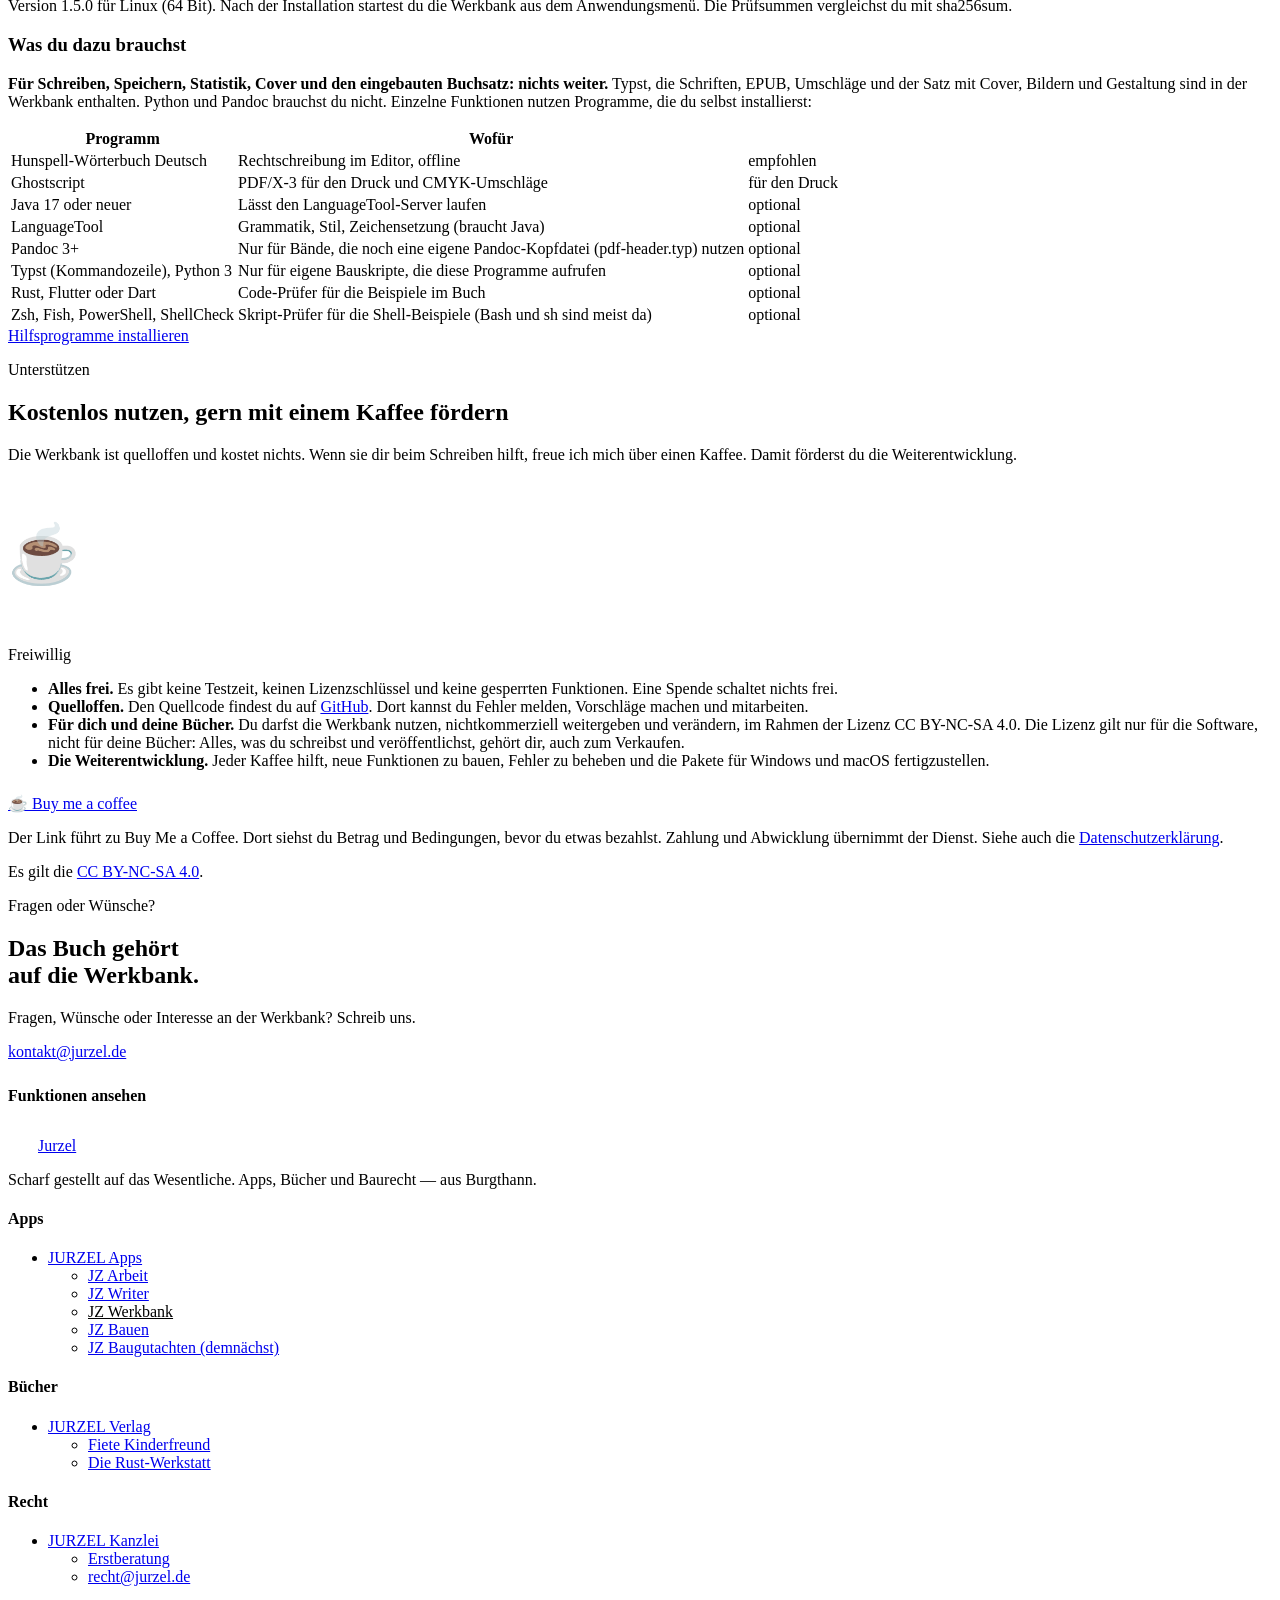
==== commit 2fe8a864: "Aktualisierte Packetierung" ====
--- a/werkstatt-web/index.html
+++ b/werkstatt-web/index.html
@@ -1,371 +1,75 @@
-<!doctype html>
+<!DOCTYPE html>
 <html lang="de">
 <head>
-<meta charset="utf-8">
-<meta name="viewport" content="width=device-width, initial-scale=1, viewport-fit=cover">
-<title>Werkbank</title>
-<meta name="description" content="Schreibwerkzeug für Fachbuchautoren: Markdown, Code-Prüfung mit dem echten Compiler und Skript-Prüfung, Satz zu PDF/X-3 und EPUB 3, Cover und Barcode für Tolino und KDP, Zeitleiste für alle Fassungen. Freie Software unter der MIT-Lizenz, kostenlos.">
-<link rel="stylesheet" href="schriften/schriften.css">
-<style>
-/* Layout: eine ruhige Werkstatt-Seite. Links gesetzter Text, rechts das Produkt, dazwischen Schnittzeichnungen
-   des Buchs (Seiten, Cover). Die Seite bleibt Schiefergrau; Stahlblau führt, Bernstein steht nur für "menschlich". */
-:root {
-  --bg: #f2f4f7;
-  --flaeche: #ffffff;
-  --flaeche-2: #e8ecf1;
-  --linie: #cfd6df;
-  --text: #1b2129;
-  --text-leise: #566170;
-  --akzent: #24598a;
-  --akzent-flaeche: #dce8f4;
-  --mensch: #b4691a;
-  --mensch-flaeche: #f6e8d6;
-  --steril: #5d6b7c;
-  --font-anzeige: "Newsreader", "Iowan Old Style", Georgia, serif;
-  --font-text: "IBM Plex Sans", "Segoe UI", system-ui, sans-serif;
-  --font-daten: "JetBrains Mono", ui-monospace, "SF Mono", Consolas, monospace;
-  color-scheme: light;
-}
-@media (prefers-color-scheme: dark) {
-  :root:not([data-theme="light"]) {
-    --bg: #171c22; --flaeche: #1f252d; --flaeche-2: #28303a; --linie: #374250;
-    --text: #e4e8ee; --text-leise: #a3adbb; --akzent: #8fb6da; --akzent-flaeche: #26384b;
-    --mensch: #e0a35a; --mensch-flaeche: #3a2e1e; --steril: #8795a8;
-    color-scheme: dark;
-  }
-}
-:root[data-theme="dark"] {
-  --bg: #171c22; --flaeche: #1f252d; --flaeche-2: #28303a; --linie: #374250;
-  --text: #e4e8ee; --text-leise: #a3adbb; --akzent: #8fb6da; --akzent-flaeche: #26384b;
-  --mensch: #e0a35a; --mensch-flaeche: #3a2e1e; --steril: #8795a8;
-  color-scheme: dark;
-}
-
-* { box-sizing: border-box; }
-html { scroll-behavior: smooth; }
-body {
-  margin: 0; background: var(--bg); color: var(--text);
-  font: 400 17px/1.6 var(--font-text);
-  padding-left: max(16px, env(safe-area-inset-left, 0px));
-  padding-right: max(16px, env(safe-area-inset-right, 0px));
-}
-@media (prefers-reduced-motion: reduce) { html { scroll-behavior: auto; } * { transition: none !important; } }
-a { color: var(--akzent); }
-:focus-visible { outline: 2px solid var(--akzent); outline-offset: 3px; border-radius: 3px; }
-.huelle { max-width: 1160px; margin: 0 auto; }
-h1, h2, h3 { font-family: var(--font-anzeige); font-weight: 560; line-height: 1.08; text-wrap: balance; margin: 0; letter-spacing: -0.012em; }
-h1 { font-size: clamp(2.6rem, 6.4vw, 5rem); font-weight: 520; }
-h2 { font-size: clamp(1.9rem, 3.8vw, 3rem); }
-h3 { font-size: 1.35rem; line-height: 1.2; }
-p { margin: 0; }
-.marke { font-family: var(--font-daten); font-size: 0.74rem; letter-spacing: 0.12em; text-transform: uppercase; color: var(--text-leise); }
-.lead { font-size: 1.15rem; color: var(--text-leise); max-width: 62ch; }
-
-/* Kopf */
-.kopf { display: flex; align-items: center; justify-content: space-between; gap: 16px; padding-block: 20px; flex-wrap: wrap; }
-.logo { display: flex; align-items: center; gap: 10px; font-family: var(--font-anzeige); font-size: 1.5rem; font-weight: 600; text-decoration: none; color: var(--text); }
-.logo svg { width: 30px; height: 30px; }
-.kopf nav { display: flex; gap: 22px; font-size: 0.92rem; flex-wrap: wrap; }
-.kopf nav a { color: var(--text-leise); text-decoration: none; }
-.kopf nav a:hover { color: var(--text); }
-.knopf { display: inline-block; background: var(--akzent); color: var(--bg); padding: 11px 20px; border-radius: 6px; font-weight: 600; text-decoration: none; font-size: 0.95rem; }
-.kaffee { display: inline-flex; align-items: center; gap: 10px; background: #FFDD00; color: #000; border: 2px solid #000; border-radius: 10px; padding: 11px 22px; font-family: "Cookie", "Brush Script MT", "Segoe Script", cursive; font-size: 1.5rem; line-height: 1.2; text-decoration: none; box-shadow: 3px 3px 0 #000; transition: transform .12s, box-shadow .12s; }
-.kaffee:hover { transform: translate(-1px, -1px); box-shadow: 5px 5px 0 #000; }
-.kaffee:focus-visible { outline: 3px solid var(--akzent); outline-offset: 3px; }
-.knopf.leise { background: transparent; color: var(--text); border: 1px solid var(--linie); }
-
-/* Held */
-.held { padding-block: 56px 28px; display: grid; gap: 28px; }
-.held h1 em { font-style: italic; color: var(--akzent); font-weight: 480; }
-.held-zeile { display: flex; gap: 12px; flex-wrap: wrap; align-items: center; }
-
-/* Produktbild: nachgezeichnete Oberfläche */
-.buehne { margin-top: 20px; }
-.buehne-kopf { display: flex; justify-content: space-between; align-items: center; gap: 12px; flex-wrap: wrap; margin-bottom: 10px; }
-.umschalter { display: inline-flex; border: 1px solid var(--linie); border-radius: 6px; overflow: hidden; }
-.umschalter button { font: 500 0.82rem var(--font-text); padding: 6px 12px; border: 0; background: transparent; color: var(--text-leise); cursor: pointer; }
-.umschalter button[aria-pressed="true"] { background: var(--akzent-flaeche); color: var(--text); }
-.app {
-  --a-bg: #1e2329; --a-panel: #252b33; --a-karte: #2d343d; --a-aktiv: #2f3c4e; --a-linie: #424b58;
-  --a-text: #e2e6ec; --a-leise: #aab1bc; --a-akzent: #87aed0; --a-fuell: #3e688e; --a-code: #181c22;
-  --a-bib: #21262d; --a-akzentflaeche: #2c3a49; --a-erhaben: #363e49; --a-linie-weich: rgba(66, 75, 88, .55);
-  --a-rot: #e07068; --a-orange: #d9a562; --a-gruen: #74b088; --a-code-text: #deb887;
-  background: var(--a-bg); color: var(--a-text); border: 1px solid var(--a-linie); border-radius: 10px; overflow: hidden;
-  box-shadow: 0 24px 60px -28px rgba(10, 20, 35, 0.55); font: 400 13px/1.5 var(--font-text);
-}
-.app[data-app="hell"] {
-  --a-bg: #fbfaf7; --a-panel: #f3f2ee; --a-karte: #edece8; --a-aktiv: #dfe6ee; --a-linie: #d6d4ce;
-  --a-text: #222428; --a-leise: #5c6068; --a-akzent: #28587f; --a-fuell: #2c5c84; --a-code: #eeede8;
-  --a-bib: #ecebe6; --a-akzentflaeche: #dee6f0; --a-erhaben: #e5e4df; --a-linie-weich: rgba(214, 212, 206, .55);
-  --a-rot: #b4322a; --a-orange: #a06014; --a-gruen: #28764c; --a-code-text: #875414;
-}
-.app-menue { display: flex; gap: 2px; padding: 3px 8px; background: var(--a-panel); border-bottom: 1px solid var(--a-linie); font-size: 12px; color: var(--a-leise); }
-.app-menue span { padding: 2px 10px; border-radius: 6px; }
-.app-menue span:first-child { background: var(--a-akzentflaeche); color: var(--a-akzent); }
-.app-leiste { display: flex; align-items: center; gap: 10px; flex-wrap: wrap; padding: 7px 12px; background: var(--a-panel); border-bottom: 1px solid var(--a-linie); font-size: 12px; }
-.app-leiste .rechts { margin-left: auto; display: flex; align-items: center; gap: 10px; flex-wrap: wrap; }
-.app-symbol { padding: 1px 7px; border-radius: 6px; color: var(--a-leise); font-size: 14px; }
-.app-symbol.an, .app-symbole .an { background: var(--a-akzentflaeche); color: var(--a-akzent); }
-.app-wahl { padding: 2px 6px; border-radius: 6px; font-weight: 500; }
-.app-leise { color: var(--a-leise); }
-.app-segmente { display: inline-flex; gap: 2px; padding: 2px; background: var(--a-code); border: 1px solid var(--a-linie); border-radius: 8px; margin-inline: auto; }
-.app-segmente span { padding: 2px 12px; border-radius: 6px; color: var(--a-leise); }
-.app-segmente .an { background: var(--a-erhaben); color: var(--a-text); box-shadow: 0 1px 2px rgba(0,0,0,.25); }
-.app-segmente.voll { display: flex; margin: 0 0 16px; font-size: 11px; }
-.app-segmente.voll span { flex: 1; text-align: center; padding: 3px 4px; }
-.app-test { color: #e0a35a; font-size: 11px; }
-.app[data-app="hell"] .app-test { color: #9a5510; }
-.app-suche { display: flex; justify-content: space-between; align-items: center; gap: 18px; background: var(--a-bg); border: 1px solid var(--a-linie); border-radius: 8px; padding: 2px 10px; color: var(--a-leise); }
-.app-suche small { font-size: 10px; }
-.app-symbole { display: flex; gap: 4px; color: var(--a-leise); font-size: 14px; }
-.app-symbole span { padding: 1px 6px; border-radius: 6px; }
-.app-statusleiste { display: flex; align-items: center; gap: 12px; flex-wrap: wrap; padding: 5px 12px; background: var(--a-panel); border-top: 1px solid var(--a-linie); font-size: 11px; color: var(--a-leise); }
-.app-statusleiste .rechts { margin-left: auto; display: flex; align-items: center; gap: 12px; flex-wrap: wrap; }
-.app-statusleiste i { display: inline-block; width: 7px; height: 7px; border-radius: 50%; margin-right: 6px; background: #74b088; }
-.app-statusleiste i.warn { background: #d9a562; }
-@media (max-width: 640px) { .app-statusleiste .rechts { display: none; } }
-.suchbuehne { padding: 26px 18px; display: grid; place-items: start center; }
-.suchdialog { width: min(100%, 640px); background: var(--a-panel); border: 1px solid var(--a-linie); border-radius: 14px; padding: 16px; display: grid; gap: 9px; box-shadow: 0 18px 40px -20px rgba(0, 0, 0, 0.6); }
-.suchdialog h4 { margin: 0; font: 600 16px var(--font-text); }
-.such-kopf { display: flex; align-items: center; justify-content: space-between; gap: 10px; flex-wrap: wrap; }
-.such-kopf .app-segmente { margin: 0; font-size: 12px; }
-.feld { background: var(--a-bg); border: 1px solid var(--a-linie); border-radius: 4px; padding: 6px 10px; font-size: 13px; min-height: 31px; }
-.feld.regex { font-family: var(--font-daten); font-size: 12px; }
-.schalter-zeile { display: flex; gap: 16px; flex-wrap: wrap; font-size: 12px; color: var(--a-leise); }
-.schalter-zeile .ein { color: var(--a-text); }
-.schalter-zeile i { display: inline-block; width: 24px; height: 12px; border-radius: 6px; background: var(--a-karte); vertical-align: -2px; margin-right: 6px; position: relative; }
-.schalter-zeile .ein i { background: var(--a-fuell); }
-.schalter-zeile i::after { content: ""; position: absolute; top: 2px; left: 2px; width: 8px; height: 8px; border-radius: 50%; background: var(--a-leise); }
-.schalter-zeile .ein i::after { left: 14px; background: #fff; }
-.status-zeile { display: flex; justify-content: space-between; align-items: center; gap: 10px; flex-wrap: wrap; font-size: 11px; color: var(--a-leise); }
-.treffer { display: grid; gap: 2px; }
-.treffer div { background: var(--a-bg); border-radius: 4px; padding: 5px 9px; font-size: 12px; }
-.treffer div.an { background: var(--a-aktiv); }
-.treffer small { display: block; color: var(--a-leise); font-size: 10px; }
-.treffer .neu { color: var(--a-akzent); }
-.bestaetigung { font-size: 11px; color: #e0a35a; }
-.app[data-app="hell"] .bestaetigung { color: #9a5510; }
-.app-btn { background: var(--a-fuell); color: #fff; padding: 3px 12px; border-radius: 6px; font-weight: 600; font-size: 12px; }
-.app-btn.ruhig { background: var(--a-karte); color: var(--a-text); font-weight: 500; }
-.app-rumpf { display: grid; grid-template-columns: 170px 210px minmax(0, 1fr) 210px; min-height: 440px; }
-.spalte { padding: 14px 8px; background: var(--a-panel); border-right: 1px solid var(--a-linie-weich); min-width: 0; }
-.spalte.bib { background: var(--a-bib); }
-.spalte.insp { border-right: 0; border-left: 1px solid var(--a-linie-weich); padding-inline: 12px; }
-.spalte .kopfzeile { display: flex; justify-content: space-between; font-size: 10px; letter-spacing: 0.06em; text-transform: uppercase; color: var(--a-leise); margin: 0 6px 8px; }
-.buch { display: grid; gap: 1px; margin: 0 6px 16px; }
-.buch b, .teilkopf b { font-weight: 600; font-size: 13px; }
-.buch small, .teilkopf small { color: var(--a-leise); font-size: 11px; }
-.eintrag { display: flex; align-items: center; gap: 7px; padding: 5px 7px; border-radius: 7px; }
-.eintrag i { font-style: normal; color: var(--a-leise); font-size: 12px; }
-.eintrag span { flex: 1; min-width: 0; }
-.eintrag em { font-style: normal; color: var(--a-leise); font-size: 11px; }
-.eintrag.an { background: var(--a-akzentflaeche); }
-.eintrag.an i { color: var(--a-akzent); }
-.teilkopf { display: grid; gap: 1px; margin: 0 6px 12px; }
-.blatt-e { padding: 9px 9px; border-radius: 7px; margin-bottom: 2px; }
-.blatt-e.an { background: var(--a-akzentflaeche); }
-.blatt-e b { display: block; font-weight: 600; font-size: 12.5px; line-height: 1.35; }
-.blatt-e p { margin: 3px 0 5px; color: var(--a-leise); font-size: 11px; line-height: 1.4; }
-.meta { display: flex; align-items: center; gap: 6px; font-size: 10px; color: var(--a-leise); margin-top: 4px; }
-.meta .stand { margin-right: auto; }
-.stand { padding: 0 7px; border-radius: 9px; font-size: 10px; color: var(--a-leise); background: color-mix(in srgb, var(--a-leise) 16%, transparent); }
-.stand.fertig { color: var(--a-gruen); background: color-mix(in srgb, var(--a-gruen) 16%, transparent); }
-.stand.arbeit { color: var(--a-orange); background: color-mix(in srgb, var(--a-orange) 16%, transparent); }
-.mini { display: inline-block; width: 38px; height: 3px; border-radius: 2px; background: var(--a-linie); overflow: hidden; vertical-align: middle; }
-.mini.breit { width: 70px; margin-inline: 4px; }
-.mini i { display: block; height: 100%; background: var(--a-fuell); }
-.editor-spalte { display: grid; grid-template-rows: auto 1fr auto; background: var(--a-bg); min-width: 0; }
-.ed-kopf { display: flex; gap: 6px; align-items: center; padding: 8px 18px; font-size: 12px; color: var(--a-leise); }
-.ed-kopf b { font-weight: 400; color: var(--a-text); }
-.ed-kopf .r { margin-left: auto; }
-.ed-fuss { display: flex; justify-content: space-between; gap: 12px; padding: 6px 18px; font-size: 11px; color: var(--a-leise); flex-wrap: wrap; }
-.editor { padding: 20px 34px 16px; font-family: "Newsreader", Georgia, serif; font-size: 16px; line-height: 1.7; min-width: 0; }
-.editor .md-x { color: color-mix(in srgb, var(--a-leise) 50%, transparent); }
-.editor .md-h { color: var(--a-akzent); font-weight: 600; font-size: 18px; }
-.editor .md-z { color: color-mix(in srgb, var(--a-leise) 50%, transparent); font-family: var(--font-daten); font-size: 12px; margin: 0; }
-.editor .md-cb { color: var(--a-code-text); font-family: var(--font-daten); font-size: 12px; }
-.editor .md-f { font-weight: 700; }
-.editor .md-c { font-family: var(--font-daten); font-size: 13px; color: var(--a-code-text); }
-.editor .md-v { color: var(--a-akzent); }
-.editor p { margin: 0 0 12px; }
-.welle { text-decoration: underline wavy var(--a-rot); text-underline-offset: 4px; text-decoration-thickness: 1px; color: var(--a-rot); }
-.welle.blau { text-decoration-color: var(--a-orange); color: var(--a-orange); }
-.blase-anker { position: relative; }
-.editor-spalte { position: relative; z-index: 1; }
-.app-blase { position: absolute; right: -6px; left: auto; top: calc(100% + 8px); width: 270px; z-index: 5; padding: 8px 11px; border-radius: 8px; background: var(--a-aktiv); border: 1px solid var(--a-linie); box-shadow: 0 6px 18px -6px rgba(0,0,0,.5); font: 400 12px/1.45 var(--font-text); color: var(--a-text); text-decoration: none; white-space: normal; text-align: left; }
-.mess { display: grid; gap: 7px; }
-.mess-zeile { display: grid; grid-template-columns: 1fr 64px; gap: 8px; align-items: center; font-size: 11px; color: var(--a-leise); }
-.balken { height: 5px; background: var(--a-karte); border-radius: 3px; overflow: hidden; }
-.balken i { display: block; height: 100%; background: var(--a-akzent); border-radius: 3px; }
-.urteil { margin-top: 14px; padding: 9px 10px; border-radius: 8px; background: var(--a-karte); border: 1px solid var(--a-linie-weich); }
-.urteil strong { color: #e0a35a; font-size: 12px; }
-.app[data-app="hell"] .urteil strong { color: #9a5510; }
-.bildnotiz { font-size: 0.8rem; color: var(--text-leise); margin-top: 10px; }
-
-/* Abschnitte */
-section { padding-block: 84px 0; }
-.kopf-abschnitt { display: grid; gap: 14px; margin-bottom: 36px; max-width: 760px; }
-.zwei { display: grid; grid-template-columns: minmax(0, 1fr) minmax(0, 1.1fr); gap: 48px; align-items: start; }
-.liste { display: grid; gap: 18px; margin: 22px 0 0; padding: 0; list-style: none; }
-.liste li { display: grid; grid-template-columns: 22px 1fr; gap: 10px; }
-.liste li::before { content: ""; width: 7px; height: 7px; margin: 10px 0 0 6px; background: var(--akzent); border-radius: 1px; }
-.liste b { font-weight: 600; }
-.liste span { color: var(--text-leise); }
-
-/* Das Alleinstellungsmerkmal: Stilprofil */
-.stil { background: var(--flaeche); border: 1px solid var(--linie); border-radius: 10px; padding: 28px; display: grid; gap: 22px; }
-.skala { display: grid; gap: 6px; }
-.skala-bahn { height: 14px; border-radius: 7px; background: linear-gradient(90deg, var(--steril), var(--flaeche-2) 45%, var(--mensch)); position: relative; }
-.skala-marke { position: absolute; top: -5px; width: 4px; height: 24px; background: var(--text); border-radius: 2px; }
-.skala-enden { display: flex; justify-content: space-between; font-family: var(--font-daten); font-size: 0.72rem; text-transform: uppercase; letter-spacing: 0.1em; color: var(--text-leise); }
-.zahl { font-family: var(--font-anzeige); font-size: 4.4rem; line-height: 1; font-weight: 500; color: var(--mensch); font-variant-numeric: tabular-nums; }
-.zahl small { font-family: var(--font-text); font-size: 0.95rem; color: var(--text-leise); margin-left: 8px; }
-.merkmale { display: grid; gap: 9px; font-size: 0.9rem; }
-.merkmal { display: grid; grid-template-columns: 170px 1fr 36px; gap: 12px; align-items: center; }
-.merkmal .balken { height: 8px; background: var(--flaeche-2); }
-.merkmal .balken i { background: var(--mensch); }
-.merkmal .balken i.schwach { background: var(--steril); }
-.merkmal output { font-family: var(--font-daten); font-size: 0.8rem; color: var(--text-leise); text-align: right; font-variant-numeric: tabular-nums; }
-.hinweis { font-size: 0.9rem; color: var(--text-leise); border-top: 1px solid var(--linie); padding-top: 14px; }
-
-/* Buchseiten */
-.heft { display: grid; gap: 22px; }
-.flaeche { background: var(--flaeche); border: 1px solid var(--linie); border-radius: 10px; padding: 26px; }
-.seiten { display: grid; grid-template-columns: repeat(auto-fit, minmax(92px, 1fr)); gap: 14px 10px; }
-.seite { aspect-ratio: 5 / 7; background: #fff; color: #222; border: 1px solid #c9cfd8; border-radius: 2px; position: relative; font-family: var(--font-anzeige); font-size: 0.7rem; padding: 10px 8px; box-shadow: 0 6px 14px -10px rgba(10, 20, 35, 0.5); display: grid; place-items: center; text-align: center; line-height: 1.2; }
-.seite.leer { background: repeating-linear-gradient(135deg, #f3f4f6 0 5px, #fff 5px 10px); color: #7c8593; }
-.seite .nr { position: absolute; bottom: 5px; font-family: var(--font-daten); font-size: 0.62rem; color: #4a5361; }
-.seite.l .nr { left: 8px; } .seite.r .nr { right: 8px; } .seite.m .nr { left: 50%; transform: translateX(-50%); }
-.seite-unter { margin-top: 5px; font-family: var(--font-daten); font-size: 0.62rem; color: var(--text-leise); text-align: center; letter-spacing: 0.04em; }
-.kette { display: flex; flex-wrap: wrap; align-items: center; gap: 8px 10px; font-family: var(--font-daten); font-size: 0.82rem; }
-.kette span { background: var(--flaeche); border: 1px solid var(--linie); border-radius: 5px; padding: 7px 11px; }
-.kette span.ziel { background: var(--akzent); color: var(--bg); border-color: var(--akzent); }
-.kette i { font-style: normal; color: var(--text-leise); }
-
-/* Zeitleiste */
-.zeit { font-size: 0.85rem; background: var(--flaeche); border: 1px solid var(--linie); border-radius: 10px; overflow: hidden; }
-.zeit header { padding: 11px 16px; background: var(--flaeche-2); display: flex; justify-content: space-between; gap: 10px; flex-wrap: wrap; font-weight: 600; }
-.zeit header span:last-child { color: var(--text-leise); font-weight: 400; }
-.zeit-koerper { display: grid; grid-template-columns: minmax(0, 0.9fr) minmax(0, 1.1fr); }
-.zeit-liste { margin: 0; padding: 10px 8px; list-style: none; border-right: 1px solid var(--linie); display: grid; gap: 2px; align-content: start; }
-.zeit-liste .tag { padding: 10px 8px 3px; font: 600 0.66rem/1 var(--font-text); letter-spacing: 0.08em; text-transform: uppercase; color: var(--text-leise); }
-.zeit-liste li.st { display: flex; justify-content: space-between; align-items: center; gap: 10px; padding: 7px 8px; border-radius: 6px; border: 1px solid transparent; }
-.zeit-liste li.st small { display: block; color: var(--text-leise); font-size: 0.74rem; }
-.zeit-liste li.auf { background: var(--akzent-flaeche); border-color: var(--akzent); }
-.zeit-liste li.kind { margin-left: 18px; }
-.zeit-liste .plus { color: #2f7a4f; font-weight: 600; text-align: right; }
-.zeit-liste .minus { color: #b4382f; font-weight: 600; text-align: right; }
-.zeit-liste .plus::after, .zeit-liste .minus::after { content: ""; display: block; height: 3px; margin-top: 3px; border-radius: 2px; background: currentColor; width: var(--b, 20px); margin-left: auto; }
-@media (prefers-color-scheme: dark) { :root:not([data-theme="light"]) .zeit-liste .plus { color: #74b088; } :root:not([data-theme="light"]) .zeit-liste .minus { color: #e07068; } }
-:root[data-theme="dark"] .zeit-liste .plus { color: #74b088; } :root[data-theme="dark"] .zeit-liste .minus { color: #e07068; }
-.zeit-vorschau { padding: 14px 16px; font-family: var(--font-anzeige); font-size: 0.98rem; line-height: 1.55; display: grid; gap: 10px; align-content: start; }
-.zeit-vorschau .kopfzeile { font: 600 0.9rem/1.3 var(--font-text); }
-.zeit-vorschau .kopfzeile small { display: block; font-weight: 400; color: var(--text-leise); font-size: 0.76rem; }
-.zeit-vorschau ins { text-decoration: underline; background: rgba(47,122,79,.2); }
-.zeit-vorschau del { text-decoration: line-through; background: rgba(180,56,47,.18); color: var(--text-leise); }
-.zeit-vorschau .knopf-demo { justify-self: start; font: 600 0.78rem/1 var(--font-text); padding: 8px 12px; border-radius: 6px; background: var(--akzent); color: var(--bg); }
-@media (max-width: 640px) { .zeit-koerper { grid-template-columns: 1fr; } .zeit-liste { border-right: 0; border-bottom: 1px solid var(--linie); } }
-
-/* Funktionsraster */
-.raster { display: grid; grid-template-columns: repeat(auto-fit, minmax(250px, 1fr)); gap: 0; border-top: 1px solid var(--linie); }
-.raster > div { padding: 24px 24px 26px 0; border-bottom: 1px solid var(--linie); display: grid; gap: 8px; align-content: start; }
-.raster h3 { font-size: 1.2rem; }
-.raster p { color: var(--text-leise); font-size: 0.95rem; }
-.tastatur { font-family: var(--font-daten); font-size: 0.74rem; border: 1px solid var(--linie); background: var(--flaeche); border-radius: 4px; padding: 1px 6px; color: var(--text); white-space: nowrap; }
-
-/* Cover */
-.umschlaege { display: grid; grid-template-columns: repeat(auto-fit, minmax(300px, 1fr)); gap: 22px; }
-.umschlag { background: var(--flaeche); border: 1px solid var(--linie); border-radius: 10px; padding: 18px; display: grid; gap: 10px; }
-.umschlag svg { width: 100%; height: auto; display: block; border-radius: 3px; }
-.umschlag.grau svg { filter: grayscale(1) contrast(1.05); }
-
-/* Benötigte Programme */
-.brauchst { margin-top: 40px; padding: 24px; border: 1px solid var(--linie); border-radius: 12px; background: var(--flaeche); display: grid; gap: 12px; }
-.brauchst h3 { margin: 0; font-size: 1.3rem; }
-.brauchst p { margin: 0; color: var(--text-leise); }
-.brauchst p b { color: var(--text); }
-.brauchst .knopf { justify-self: start; }
-.werkzeug-tabelle { width: 100%; border-collapse: collapse; font-size: 0.95rem; }
-.werkzeug-tabelle th, .werkzeug-tabelle td { text-align: left; padding: 8px 10px 8px 0; border-bottom: 1px solid var(--linie); vertical-align: top; }
-.werkzeug-tabelle th { font-family: var(--font-daten); font-size: 0.72rem; letter-spacing: 0.1em; text-transform: uppercase; color: var(--text-leise); font-weight: 500; }
-.stufe { font-size: 0.8rem; font-weight: 600; color: var(--text-leise); white-space: nowrap; }
-.stufe.ja { color: var(--gruen, #2c7a50); }
-.stufe.druck { color: #9a5510; }
-@media (prefers-color-scheme: dark) { .stufe.ja { color: #7cc095; } .stufe.druck { color: #e0a35a; } }
-
-/* Download */
-.downloads { display: grid; grid-template-columns: repeat(auto-fit, minmax(260px, 1fr)); gap: 16px; }
-.download { border: 1px solid var(--linie); background: var(--flaeche); border-radius: 10px; padding: 22px; display: grid; gap: 10px; align-content: start; }
-.download .marke { color: var(--akzent); }
-.download .knopf { justify-self: start; }
-.download code, .pruef { font-family: var(--font-daten); font-size: 0.78rem; color: var(--text-leise); overflow-wrap: anywhere; }
-.download p { font-size: 0.92rem; color: var(--text-leise); }
-/* Unterstützen */
-.kauf { display: grid; grid-template-columns: minmax(0, 1fr) minmax(0, 1fr); gap: 48px; align-items: center; background: var(--flaeche); border: 1px solid var(--linie); border-radius: 10px; padding: 36px; }
-.preis { font-family: var(--font-anzeige); font-size: clamp(3.6rem, 9vw, 6rem); line-height: 1; font-weight: 500; font-variant-numeric: tabular-nums; }
-.preis small { font-family: var(--font-text); font-size: 1rem; color: var(--text-leise); margin-left: 10px; font-weight: 400; }
-@media (max-width: 760px) { .kauf { grid-template-columns: 1fr; gap: 24px; padding: 24px; } }
-.schluss { margin-top: 90px; padding-block: 56px; border-top: 1px solid var(--linie); display: grid; gap: 22px; }
-.schluss h2 { max-width: 18ch; }
-.fuss { padding-block: 24px 40px; color: var(--text-leise); font-size: 0.85rem; display: flex; justify-content: space-between; gap: 12px; flex-wrap: wrap; border-top: 1px solid var(--linie); }
-
-@media (max-width: 960px) {
-  .app-rumpf { grid-template-columns: 170px minmax(0, 1fr) 200px; }
-  .app-rumpf .spalte:first-child { display: none; }
-  .zwei { grid-template-columns: 1fr; gap: 30px; }
-}
-@media (max-width: 640px) {
-  body { font-size: 16px; }
-  section { padding-block: 60px 0; }
-  .app-rumpf { grid-template-columns: minmax(0, 1fr); }
-  .app-rumpf .spalte { display: none; }
-  .app-leiste .rechts, .app-leise { display: none; }
-  .editor { padding: 20px 18px; }
-  .app-blase { width: 210px; }
-  .zeile-akt { margin-inline: -18px; padding-inline: 18px; }
-  .merkmal { grid-template-columns: 1fr 40px; }
-  .merkmal .balken { grid-column: 1 / -1; grid-row: 2; }
-  .stil { padding: 20px; }
-}
-</style>
-
+<meta charset="UTF-8">
+<meta name="viewport" content="width=device-width, initial-scale=1.0, viewport-fit=cover">
+<title>JZ Werkbank — Open-Source-Werkzeug für eBooks im Selbstverlag</title>
+<meta name="description" content="Schreibwerkzeug für Fachbuchautoren: Markdown, Code-Prüfung mit dem echten Compiler und Skript-Prüfung, Satz zu PDF/X-3 und EPUB 3, Cover und Barcode für Tolino und KDP, Zeitleiste für alle Fassungen. Quelloffen und kostenlos unter CC BY-NC-SA 4.0.">
+<link rel="canonical" href="https://werkbank.jurzel-apps.de/">
+<meta name="robots" content="index,follow,max-image-preview:large">
+<meta property="og:type" content="website">
+<meta property="og:site_name" content="JZ Werkbank">
+<meta property="og:locale" content="de_DE">
+<meta property="og:title" content="JZ Werkbank — Open-Source-Werkzeug für eBooks im Selbstverlag">
+<meta property="og:description" content="Schreibwerkzeug für Fachbuchautoren: Markdown, Code-Prüfung mit dem echten Compiler und Skript-Prüfung, Satz zu PDF/X-3 und EPUB 3, Cover und Barcode für Tolino und KDP, Zeitleiste für alle Fassungen. Quelloffen und kostenlos unter CC BY-NC-SA 4.0.">
+<meta property="og:url" content="https://werkbank.jurzel-apps.de/">
+<meta property="og:image" content="https://werkbank.jurzel-apps.de/assets/og.png">
+<meta name="twitter:card" content="summary_large_image">
+<meta name="twitter:title" content="JZ Werkbank — Open-Source-Werkzeug für eBooks im Selbstverlag">
+<meta name="twitter:description" content="Schreibwerkzeug für Fachbuchautoren: Markdown, Code-Prüfung mit dem echten Compiler und Skript-Prüfung, Satz zu PDF/X-3 und EPUB 3, Cover und Barcode für Tolino und KDP, Zeitleiste für alle Fassungen. Quelloffen und kostenlos unter CC BY-NC-SA 4.0.">
+<meta name="twitter:image" content="https://werkbank.jurzel-apps.de/assets/og.png">
+<meta name="theme-color" content="#F7F6F1" media="(prefers-color-scheme: light)">
+<meta name="theme-color" content="#121412" media="(prefers-color-scheme: dark)">
+<link rel="icon" type="image/svg+xml" href="favicon.svg">
+<link rel="apple-touch-icon" href="apple-touch-icon.png">
+<link rel="stylesheet" href="assets/jurzel-web.css">
+<link rel="stylesheet" href="assets/jurzel-haus.css">
+<link rel="stylesheet" href="assets/werkbank.css">
 </head>
 <body>
-<div class="huelle">
-  <header class="kopf">
-    <a class="logo" href="#top" aria-label="Werkbank, Seitenanfang">
-      <svg viewBox="0 0 32 32" aria-hidden="true"><rect x="3" y="21" width="26" height="4" rx="1" fill="currentColor"/><rect x="6" y="25" width="3" height="5" fill="currentColor"/><rect x="23" y="25" width="3" height="5" fill="currentColor"/><path d="M8 5h7v14H8zM17 5h7v14h-7z" fill="none" stroke="var(--akzent)" stroke-width="2" stroke-linejoin="round"/></svg>
-      Werkbank
-    </a>
-    <nav aria-label="Abschnitte">
-      <a href="#offen">Open Source</a>
-      <a href="#vorteile">Vorteile</a>
-      <a href="#stil">Stilprofil</a>
-      <a href="#satz">Satz</a>
-      <a href="#sicher">Sicherungen</a>
-      <a href="#schreiben">Schreiben</a>
-      <a href="#suchen">Suchen</a>
-      <a href="#cover">Cover</a>
-      <a href="#daten">Daten</a>
-      <a href="#download">Download</a>
-      <a href="installation.html">Hilfsprogramme</a>
-      <a href="#unterstuetzen">Unterstützen</a>
-      <a href="https://github.com/Kernwaechter/Werkbank" rel="noopener">Quellcode</a>
-      <a href="#kontakt">Kontakt</a>
-    </nav>
-  </header>
-
-  <main id="top">
-    <div class="held">
-      <p class="marke">Schreibwerkzeug für technische Bücher · Open Source</p>
-      <h1>Du schreibst das Buch. <em>Die Werkbank</em> macht es druckfertig.</h1>
-      <p class="lead">Markdown-Dateien in einem Ordner, ein Editor ohne Ablenkung und alles, was ein Fachbuch braucht: Code, den der echte Compiler prüft, ein druckfertiges PDF/X-3, ein EPUB 3 und die Umschläge für Tolino und KDP. Kostenlos und quelloffen, für alle, die ein Buch schreiben wollen. Keine Cloud, deine Dateien bleiben deine.</p>
-      <div class="held-zeile">
-        <a class="knopf" href="#download">Herunterladen</a>
-        <a class="knopf leise" href="#offen">Warum offen?</a>
-      </div>
-    </div>
-
+<a class="skip" href="#main">Zum Inhalt springen</a>
+<nav aria-label="Hauptnavigation">
+  <a href="/" class="nav-logo" aria-label="JZ Werkbank Startseite">
+    <img class="tile" src="assets/jz-werkbank-icon.png" width="30" height="30" alt="">
+    <span class="nav-wordmark">Jurzel</span><span class="nav-sub">Werkbank</span>
+  </a>
+  <ul class="nav-links"><li><a href="#offen">Open Source</a></li><li><a href="#vorteile">Funktionen</a></li><li><a href="#stil">Stilprofil</a></li><li><a href="#download">Download</a></li><li><a href="installation.html">Hilfsprogramme</a></li><li><a href="https://github.com/Kernwaechter/Werkbank" rel="noopener">Quellcode</a></li></ul>
+  <div class="nav-right">
+    <details class="nav-toggle">
+      <summary class="nav-toggle-summary" aria-label="Menü öffnen">
+        <svg class="i-open" width="20" height="20" viewBox="0 0 20 20" fill="none" aria-hidden="true"><path d="M3 6h14M3 10h14M3 14h14" stroke="currentColor" stroke-width="1.6" stroke-linecap="round"/></svg>
+        <svg class="i-close" width="20" height="20" viewBox="0 0 20 20" fill="none" aria-hidden="true"><path d="M5 5l10 10M15 5L5 15" stroke="currentColor" stroke-width="1.6" stroke-linecap="round"/></svg>
+      </summary>
+      <div class="nav-toggle-panel"><a href="#offen">Open Source</a><a href="#vorteile">Funktionen</a><a href="#stil">Stilprofil</a><a href="#download">Download</a><a href="installation.html">Hilfsprogramme</a><a href="https://github.com/Kernwaechter/Werkbank" rel="noopener">Quellcode</a><a href="#download" class="nav-toggle-cta">Herunterladen</a></div>
+    </details>
+    <a href="#download" class="nav-cta">Herunterladen</a>
+  </div>
+</nav>
+<main id="main">
+
+<header class="hero" id="top">
+  <div class="wrap">
+    <div class="hero-frame">
+      <div class="hero-glow"></div>
+      <div class="corner tl"><svg viewBox="0 0 22 22"><path d="M2 20 L2 2 L20 2" stroke="var(--g)" stroke-width="1.6" stroke-linecap="round" fill="none" opacity=".55"/></svg></div><div class="corner tr"><svg viewBox="0 0 22 22"><path d="M2 20 L2 2 L20 2" stroke="var(--g)" stroke-width="1.6" stroke-linecap="round" fill="none" opacity=".55"/></svg></div><div class="corner bl"><svg viewBox="0 0 22 22"><path d="M2 20 L2 2 L20 2" stroke="var(--g)" stroke-width="1.6" stroke-linecap="round" fill="none" opacity=".55"/></svg></div><div class="corner br"><svg viewBox="0 0 22 22"><path d="M2 20 L2 2 L20 2" stroke="var(--g)" stroke-width="1.6" stroke-linecap="round" fill="none" opacity=".55"/></svg></div>
+      <span class="hero-dot"></span>
+      <div class="hero-content">
+        <p class="t-label eyebrow">Schreibwerkzeug für technische Bücher · Open Source</p>
+        <h1 class="t-display hero-h1 is-calm"><span class="w1">Du schreibst das Buch.</span><br><span class="focus-word"><i></i><i></i><i></i><i></i>Die Werkbank</span><br><span class="w2">macht es druckfertig.</span></h1>
+        <p class="t-body hero-lead">Markdown-Dateien in einem Ordner, ein Editor ohne Ablenkung und alles, was ein Fachbuch braucht: Code, den der echte Compiler prüft, ein druckfertiges PDF/X-3, ein EPUB 3 und die Umschläge für Tolino und KDP. Kostenlos und quelloffen, für alle, die ein Buch schreiben wollen. Keine Cloud, deine Dateien bleiben deine.</p>
+        <div class="hero-cta-row">
+          <a href="#download" class="btn-primary">Herunterladen</a>
+          <a href="#offen" class="btn-secondary">Warum offen?</a>
+        </div>
+        <p class="hero-note">Version 1.5.0 · <b>CC BY-NC-SA 4.0</b> · für Linux — Windows und macOS sind in Vorbereitung</p>
+      </div>
+      <div class="hero-tiles"><img class="tile" src="assets/jz-werkbank-icon.png" alt="JZ Werkbank" width="72" height="72"></div>
+    </div>
+  </div>
+</header>
+
+<section class="wb-section-tight">
+  <div class="wrap">
     <div class="buehne">
       <div class="buehne-kopf">
         <span class="marke">So sieht die Arbeitsfläche aus</span>
@@ -385,7 +89,7 @@
         </div>
         <div class="app-rumpf">
           <div class="spalte bib">
-            <div class="buch"><b>Rust ohne Angst</b><small>Vom Lehrling zum Gesellen</small><small>48 210 Wörter · 231 Normseiten</small></div>
+            <div class="mk-buch"><b>Rust ohne Angst</b><small>Vom Lehrling zum Gesellen</small><small>48 210 Wörter · 231 Normseiten</small></div>
             <div class="kopfzeile"><span>Teile</span><span>+</span></div>
             <div class="eintrag"><i>▤</i><span>Vorwort</span><em>1</em></div>
             <div class="eintrag"><i>▤</i><span>Teil 1 · Grundlagen</span><em>5</em></div>
@@ -432,50 +136,27 @@
       </div>
       <p class="bildnotiz">Nachgezeichnet in HTML nach der Oberfläche der Werkbank. Kapitelnamen und Messwerte sind Beispiele.</p>
     </div>
-  </main>
-
-  <section id="offen">
-    <div class="kopf-abschnitt">
-      <p class="marke">Open Source</p>
-      <h2>Ein Werkzeug für alle, die ein Buch schreiben wollen</h2>
-      <p class="lead">Fast jeder trägt ein Buch im Kopf. Woran es scheitert, ist oft nicht die Idee, sondern das Drumherum: teure Software, komplizierter Satz, Formate, die kein Mensch versteht. Deshalb gehört die Werkbank allen. Kostenlos, ohne Konto, ohne Haken, und der Quellcode liegt offen.</p>
-    </div>
-    <div class="raster">
-      <div><h3>Kostenlos, für immer</h3><p>Keine Testzeit, kein Abo, keine gesperrten Funktionen. Was die Werkbank kann, kann sie für jeden: für das erste Hobbybuch genauso wie für das zehnte Fachbuch.</p></div>
-      <div><h3>Dein Traum vom eigenen Buch</h3><p>Vom ersten Satz bis zum druckfertigen PDF und EPUB, vom Cover bis zum Barcode: Alles, was ein Buch braucht, steckt in einem Programm, das du nicht bezahlen musst.</p></div>
-      <div><h3>Offen und prüfbar</h3><p>Jeder kann nachlesen, was die Werkbank tut. Keine Telemetrie, keine versteckte Cloud. Deine Texte bleiben auf deinem Rechner, und das lässt sich im Quellcode nachprüfen.</p></div>
-      <div><h3>Gemeinsam besser</h3><p>Fehler melden, Ideen einbringen, Code beisteuern: Die Werkbank wächst mit den Menschen, die sie benutzen. Die MIT-Lizenz erlaubt dir sogar, sie für deine Zwecke anzupassen.</p></div>
-    </div>
+  </div>
+</section>
+
+<section id="offen"><div class="wrap">
+    <div class="sec-header"><p class="t-label eyebrow">Open Source</p><h2 class="t-heading">Ein Werkzeug für alle, die ein Buch schreiben wollen</h2><p class="t-body">Fast jeder trägt ein Buch im Kopf. Woran es scheitert, ist oft nicht die Idee, sondern das Drumherum: teure Software, komplizierter Satz, Formate, die kein Mensch versteht. Deshalb gehört die Werkbank allen. Kostenlos, ohne Konto, ohne Haken, und der Quellcode liegt offen.</p></div>
+    <div class="hgrid cols-2"><div class="pair-card"><p class="t-title">Kostenlos, für immer</p><p>Keine Testzeit, kein Abo, keine gesperrten Funktionen. Was die Werkbank kann, kann sie für jeden: für das erste Hobbybuch genauso wie für das zehnte Fachbuch.</p></div><div class="pair-card"><p class="t-title">Dein Traum vom eigenen Buch</p><p>Vom ersten Satz bis zum druckfertigen PDF und EPUB, vom Cover bis zum Barcode: Alles, was ein Buch braucht, steckt in einem Programm, das du nicht bezahlen musst.</p></div><div class="pair-card"><p class="t-title">Offen und prüfbar</p><p>Jeder kann nachlesen, was die Werkbank tut. Keine Telemetrie, keine versteckte Cloud. Deine Texte bleiben auf deinem Rechner, und das lässt sich im Quellcode nachprüfen.</p></div><div class="pair-card"><p class="t-title">Gemeinsam besser</p><p>Fehler melden, Ideen einbringen, Code beisteuern: Die Werkbank wächst mit den Menschen, die sie benutzen. Die Lizenz (CC BY-NC-SA 4.0) erlaubt dir, sie nichtkommerziell anzupassen und unter gleichen Bedingungen weiterzugeben. Deine Bücher sind davon nicht betroffen.</p></div></div>
     <div class="held-zeile" style="margin-top:28px">
       <a class="knopf" href="https://github.com/Kernwaechter/Werkbank" rel="noopener">Quellcode auf GitHub</a>
       <a class="kaffee" href="https://buymeacoffee.com/services5" rel="noopener"><span aria-hidden="true">☕</span> Buy me a coffee</a>
     </div>
     <p class="bildnotiz">Die Werkbank entsteht in meiner Freizeit. Wenn sie dir hilft, erzähl anderen davon, gib einen Stern auf GitHub oder spendiere einen Kaffee. Jedes davon trägt dazu bei, dass sie weiter wächst.</p>
-  </section>
-
-  <section id="vorteile">
-    <div class="kopf-abschnitt">
-      <p class="marke">Was die Werkbank von Textverarbeitung und Satzprogrammen unterscheidet</p>
-      <h2>Gebaut für Autoren, die Fachbücher schreiben und selbst veröffentlichen</h2>
-      <p class="lead">Ein Buch mit Code, Abbildungen und Verweisen scheitert selten am Schreiben, sondern am Drumherum: Beispiele, die nicht mehr laufen, Satz, der nicht zum Verlag oder zu KDP passt, Fassungen, die verloren gehen. Dafür gibt es hier jeweils eine Antwort.</p>
-    </div>
-    <div class="raster">
-      <div><h3>Code, der kompiliert</h3><p>Jedes Rust-Beispiel prüft der echte Compiler, Dart und Flutter prüft <span class="tastatur">dart analyze</span>, Shell-Beispiele (Bash, Zsh, Fish, PowerShell) prüft die Werkbank auf Syntaxfehler, ohne sie auszuführen. Im Buch steht nur, was läuft, und nach dem nächsten Compiler-Update weißt du, welche Listings brechen.</p></div>
-      <div><h3>Vom Markdown zum fertigen Buch</h3><p>Eigener Satz mit Typst: Druck-PDF (PDF/X-3), Lese-PDF und EPUB 3 aus denselben Dateien, mit den Seitenzahlen, die das Buch wirklich hat. Ohne Pandoc-Skripte, ohne Word.</p></div>
-      <div><h3>Tolino und KDP in einem Zug</h3><p>Der Cover-Designer setzt Vorderseite, Rücken (nach Seitenzahl) und Rückseite, rechnet die Maße der Portale und setzt den Barcode aus der ISBN. Vorschau in Farbe und in Graustufen für E-Reader.</p></div>
-      <div><h3>Nichts geht verloren</h3><p>Jedes Speichern sichert die alte Fassung. Die Zeitleiste zeigt sie nach Tagen und Schreibsitzungen, vergleicht wortgenau mit dem aktuellen Text und holt ein Kapitel oder nur eine Passage zurück.</p></div>
-      <div><h3>Dein Buch bleibt ein Ordner</h3><p>Gewöhnliche Markdown-Dateien, Git-tauglich, ohne Datenbank, ohne Konto, ohne Cloud. Die Werkbank liest und schreibt sie so, wie du sie ablegst. Linux ist kein Nachgedanke: .deb, .rpm, Flatpak und Snap.</p></div>
-      <div><h3>Ein Stilprofil für den eigenen Ton</h3><p>Neun Merkmale zeigen pro Kapitel, ob der Text lebendig gebaut ist oder nach Schablone klingt. Lokal berechnet, nichts wird hochgeladen, und es behauptet nichts über die Herkunft.</p></div>
-    </div>
-    <p class="bildnotiz">Kostenlos, ohne Testzeit, ohne Lizenzschlüssel und ohne Anmeldung. Freie Software unter der MIT-Lizenz.</p>
-  </section>
-
-  <section id="stil">
-    <div class="kopf-abschnitt">
-      <p class="marke">Das Stilprofil</p>
-      <h2>Klingt dieses Kapitel nach dir oder nach Maschine?</h2>
-      <p class="lead">Wer heute als Mensch schreibt, will nicht nach KI klingen. Die Werkbank misst deshalb zu jedem Kapitel, wie abwechslungsreich und lebendig der Text gebaut ist, und sagt es dir in einem Satz.</p>
-    </div>
+  </div></section>
+
+<section id="vorteile"><div class="wrap">
+    <div class="sec-header"><p class="t-label eyebrow">Was die Werkbank von Textverarbeitung und Satzprogrammen unterscheidet</p><h2 class="t-heading">Gebaut für Autoren, die Fachbücher schreiben und selbst veröffentlichen</h2><p class="t-body">Ein Buch mit Code, Abbildungen und Verweisen scheitert selten am Schreiben, sondern am Drumherum: Beispiele, die nicht mehr laufen, Satz, der nicht zum Verlag oder zu KDP passt, Fassungen, die verloren gehen. Dafür gibt es hier jeweils eine Antwort.</p></div>
+    <div class="hgrid cols-3"><div class="pair-card"><p class="t-title">Code, der kompiliert</p><p>Jedes Rust-Beispiel prüft der echte Compiler, Dart und Flutter prüft <span class="tastatur">dart analyze</span>, Shell-Beispiele (Bash, Zsh, Fish, PowerShell) prüft die Werkbank auf Syntaxfehler, ohne sie auszuführen. Im Buch steht nur, was läuft, und nach dem nächsten Compiler-Update weißt du, welche Listings brechen.</p></div><div class="pair-card"><p class="t-title">Vom Markdown zum fertigen Buch</p><p>Eigener Satz mit Typst: Druck-PDF (PDF/X-3), Lese-PDF und EPUB 3 aus denselben Dateien, mit den Seitenzahlen, die das Buch wirklich hat. Ohne Pandoc-Skripte, ohne Word.</p></div><div class="pair-card"><p class="t-title">Tolino und KDP in einem Zug</p><p>Der Cover-Designer setzt Vorderseite, Rücken (nach Seitenzahl) und Rückseite, rechnet die Maße der Portale und setzt den Barcode aus der ISBN. Vorschau in Farbe und in Graustufen für E-Reader.</p></div><div class="pair-card"><p class="t-title">Nichts geht verloren</p><p>Jedes Speichern sichert die alte Fassung. Die Zeitleiste zeigt sie nach Tagen und Schreibsitzungen, vergleicht wortgenau mit dem aktuellen Text und holt ein Kapitel oder nur eine Passage zurück.</p></div><div class="pair-card"><p class="t-title">Dein Buch bleibt ein Ordner</p><p>Gewöhnliche Markdown-Dateien, Git-tauglich, ohne Datenbank, ohne Konto, ohne Cloud. Die Werkbank liest und schreibt sie so, wie du sie ablegst. Linux ist kein Nachgedanke: .deb, .rpm, Flatpak und Snap.</p></div><div class="pair-card"><p class="t-title">Ein Stilprofil für den eigenen Ton</p><p>Neun Merkmale zeigen pro Kapitel, ob der Text lebendig gebaut ist oder nach Schablone klingt. Lokal berechnet, nichts wird hochgeladen, und es behauptet nichts über die Herkunft.</p></div></div>
+    <p class="bildnotiz">Kostenlos, ohne Testzeit, ohne Lizenzschlüssel und ohne Anmeldung. Lizenz: CC BY-NC-SA 4.0.</p>
+  </div></section>
+
+<section id="stil"><div class="wrap">
+    <div class="sec-header"><p class="t-label eyebrow">Das Stilprofil</p><h2 class="t-heading">Klingt dieses Kapitel nach dir oder nach Maschine?</h2><p class="t-body">Wer heute als Mensch schreibt, will nicht nach KI klingen. Die Werkbank misst deshalb zu jedem Kapitel, wie abwechslungsreich und lebendig der Text gebaut ist, und sagt es dir in einem Satz.</p></div>
     <div class="zwei">
       <div>
         <ul class="liste">
@@ -505,14 +186,10 @@
         <p class="hinweis">Die Werkbank zeigt dir auch die Stellen: Satzanfänge wiederholen sich in diesem Beispiel, hier lohnt sich eine Überarbeitung.</p>
       </div>
     </div>
-  </section>
-
-  <section id="satz">
-    <div class="kopf-abschnitt">
-      <p class="marke">Satz und Export</p>
-      <h2>Vom Markdown zum Buch, mit den Seitenzahlen, die ein Buch hat</h2>
-      <p class="lead">Die Werkbank setzt dein Buch in einem Ablauf: Markdown, eingebautes Typst, PDF, auf Wunsch PDF/X-3. Das Ergebnis ist ein Farb-PDF mit Cover, ein Graustufen-Druck-PDF, ein EPUB 3 und die fertigen Ordner für Tolino, KDP und Webpublishing. Nichts davon musst du dafür installieren.</p>
-    </div>
+  </div></section>
+
+<section id="satz"><div class="wrap">
+    <div class="sec-header"><p class="t-label eyebrow">Satz und Export</p><h2 class="t-heading">Vom Markdown zum Buch, mit den Seitenzahlen, die ein Buch hat</h2><p class="t-body">Die Werkbank setzt dein Buch in einem Ablauf: Markdown, eingebautes Typst, PDF, auf Wunsch PDF/X-3. Das Ergebnis ist ein Farb-PDF mit Cover, ein Graustufen-Druck-PDF, ein EPUB 3 und die fertigen Ordner für Tolino, KDP und Webpublishing. Nichts davon musst du dafür installieren.</p></div>
     <div class="heft">
       <div class="kette" aria-label="Weg vom Text zur Druckdatei">
         <span>Markdown</span><i>→</i><span>Typst (eingebaut)</span><i>→</i><span>PDF</span><i>→</i><span class="ziel">PDF/X-3 mit ICC-Profil</span>
@@ -543,14 +220,10 @@
         </ul>
       </div>
     </div>
-  </section>
-
-  <section id="sicher">
-    <div class="kopf-abschnitt">
-      <p class="marke">Sicherheit beim Schreiben</p>
-      <h2>Jede alte Fassung bleibt. Und du findest sie wieder.</h2>
-      <p class="lead">Bei jedem Speichern legt die Werkbank die vorherige Fassung als nummerierte Datei ab. Nichts wird überschrieben, nichts gelöscht. Die Zeitleiste macht diese Stände zu etwas, mit dem du arbeiten kannst: ansehen, vergleichen, zurückholen.</p>
-    </div>
+  </div></section>
+
+<section id="sicher"><div class="wrap">
+    <div class="sec-header"><p class="t-label eyebrow">Sicherheit beim Schreiben</p><h2 class="t-heading">Jede alte Fassung bleibt. Und du findest sie wieder.</h2><p class="t-body">Bei jedem Speichern legt die Werkbank die vorherige Fassung als nummerierte Datei ab. Nichts wird überschrieben, nichts gelöscht. Die Zeitleiste macht diese Stände zu etwas, mit dem du arbeiten kannst: ansehen, vergleichen, zurückholen.</p></div>
     <div class="zwei">
       <ul class="liste" style="margin:0">
         <li><div><b>Nach Tagen und Schreibsitzungen geordnet.</b> <span>Statt einer endlosen Liste siehst du „heute“, „gestern“ und zusammengefasste Sitzungen, jeweils mit dem Wortzuwachs.</span></div></li>
@@ -578,32 +251,15 @@
         </div>
       </div>
     </div>
-  </section>
-
-  <section id="schreiben">
-    <div class="kopf-abschnitt">
-      <p class="marke">Schreiben</p>
-      <h2>Ein Editor für lange Strecken</h2>
-      <p class="lead">Die Werkbank ist für Sitzungen gebaut, die Stunden dauern. Neutrale Flächen in Schiefergrau oder Papier, eingebettete Libertinus-Schrift, blasse Markdown-Zeichen und nur ein zurückhaltender Akzent. Was du gerade nicht brauchst, bleibt aus dem Weg.</p>
-    </div>
-    <div class="raster">
-      <div><h3>Schreibmaschinen-Modus</h3><p>Die Zeile mit dem Cursor bleibt in der Fenstermitte. Dein Blick wandert nicht den Bildschirm hinunter.</p></div>
-      <div><h3>Wellenlinien, die erklären</h3><p>LanguageTool prüft Grammatik und Stil, Hunspell die Rechtschreibung. Fährst du mit der Maus über eine Markierung, steht dort, was nicht stimmt, samt Vorschlag. Ein Rechtsklick bietet Korrekturvorschläge, Merken und Ignorieren.</p></div>
-      <div><h3>Befehlspalette</h3><p><span class="tastatur">Strg+K</span> öffnet jede Funktion, jedes Kapitel und jede Einstellungsseite. Ein Rechtsklick auf ein Kapitel zeigt die passenden Aktionen. Alle Kürzel lassen sich umbelegen.</p></div>
-      <div><h3>Tastatur zuerst</h3><p>Knöpfe, Schalter, Regler und Listen sind mit Tab und F6 erreichbar. Enter löst aus, Pfeile stellen ein.</p></div>
-      <div><h3>Querverweise</h3><p>Mit <span class="tastatur">@kap:name</span> verweist du auf ein Kapitel. Die Werkbank löst es auf und meldet kaputte Verweise.</p></div>
-      <div><h3>Code, der kompiliert</h3><p>Rust-Beispiele prüft die Werkbank mit dem echten Compiler, Dart- und Flutter-Beispiele mit <span class="tastatur">dart analyze</span>. Shell-Skripte (Bash, sh, Zsh, Fish, PowerShell) prüft sie auf Syntaxfehler, ohne etwas auszuführen, mit ShellCheck zusätzlich auf echte Fehler. Was auf deinem Rechner nicht installiert ist, wird übersprungen. So steht im Buch nur Code, der läuft.</p></div>
-      <div><h3>Mehrere Bände</h3><p>Öffne einen Ordner mit einem Buchprojekt und wechsle zwischen den Bänden, ohne die App zu schließen. Suchen und Ersetzen geht über alle Bände.</p></div>
-      <div><h3>Statistik</h3><p>Wörter pro Tag, Schreibzeit, Wortziele und Status pro Kapitel.</p></div>
-    </div>
-  </section>
-
-  <section id="suchen">
-    <div class="kopf-abschnitt">
-      <p class="marke">Suchen und Ersetzen</p>
-      <h2>Ein Wort im ganzen Buch ändern, in allen Bänden auf einmal</h2>
-      <p class="lead">Du suchst im Kapitel, im geöffneten Band oder in allen Bänden deines Buchs. Die Liste zeigt jede Zeile vorher und nachher, und ersetzt wird erst nach einer Bestätigung.</p>
-    </div>
+  </div></section>
+
+<section id="schreiben"><div class="wrap">
+    <div class="sec-header"><p class="t-label eyebrow">Schreiben</p><h2 class="t-heading">Ein Editor für lange Strecken</h2><p class="t-body">Die Werkbank ist für Sitzungen gebaut, die Stunden dauern. Neutrale Flächen in Schiefergrau oder Papier, eingebettete Libertinus-Schrift, blasse Markdown-Zeichen und nur ein zurückhaltender Akzent. Was du gerade nicht brauchst, bleibt aus dem Weg.</p></div>
+    <div class="hgrid cols-2"><div class="pair-card"><p class="t-title">Schreibmaschinen-Modus</p><p>Die Zeile mit dem Cursor bleibt in der Fenstermitte. Dein Blick wandert nicht den Bildschirm hinunter.</p></div><div class="pair-card"><p class="t-title">Wellenlinien, die erklären</p><p>LanguageTool prüft Grammatik und Stil, Hunspell die Rechtschreibung. Fährst du mit der Maus über eine Markierung, steht dort, was nicht stimmt, samt Vorschlag. Ein Rechtsklick bietet Korrekturvorschläge, Merken und Ignorieren.</p></div><div class="pair-card"><p class="t-title">Befehlspalette</p><p><span class="tastatur">Strg+K</span> öffnet jede Funktion, jedes Kapitel und jede Einstellungsseite. Ein Rechtsklick auf ein Kapitel zeigt die passenden Aktionen. Alle Kürzel lassen sich umbelegen.</p></div><div class="pair-card"><p class="t-title">Tastatur zuerst</p><p>Knöpfe, Schalter, Regler und Listen sind mit Tab und F6 erreichbar. Enter löst aus, Pfeile stellen ein.</p></div><div class="pair-card"><p class="t-title">Querverweise</p><p>Mit <span class="tastatur">@kap:name</span> verweist du auf ein Kapitel. Die Werkbank löst es auf und meldet kaputte Verweise.</p></div><div class="pair-card"><p class="t-title">Code, der kompiliert</p><p>Rust-Beispiele prüft die Werkbank mit dem echten Compiler, Dart- und Flutter-Beispiele mit <span class="tastatur">dart analyze</span>. Shell-Skripte (Bash, sh, Zsh, Fish, PowerShell) prüft sie auf Syntaxfehler, ohne etwas auszuführen, mit ShellCheck zusätzlich auf echte Fehler. Was auf deinem Rechner nicht installiert ist, wird übersprungen. So steht im Buch nur Code, der läuft.</p></div><div class="pair-card"><p class="t-title">Mehrere Bände</p><p>Öffne einen Ordner mit einem Buchprojekt und wechsle zwischen den Bänden, ohne die App zu schließen. Suchen und Ersetzen geht über alle Bände.</p></div><div class="pair-card"><p class="t-title">Statistik</p><p>Wörter pro Tag, Schreibzeit, Wortziele und Status pro Kapitel.</p></div></div>
+  </div></section>
+
+<section id="suchen"><div class="wrap">
+    <div class="sec-header"><p class="t-label eyebrow">Suchen und Ersetzen</p><h2 class="t-heading">Ein Wort im ganzen Buch ändern, in allen Bänden auf einmal</h2><p class="t-body">Du suchst im Kapitel, im geöffneten Band oder in allen Bänden deines Buchs. Die Liste zeigt jede Zeile vorher und nachher, und ersetzt wird erst nach einer Bestätigung.</p></div>
     <div class="zwei">
       <ul class="liste" style="margin:0">
         <li><div><b>Alle Bände nebeneinander.</b> <span>Die Werkbank durchsucht jeden Band-Ordner deines Buchs und zeigt zu jedem Treffer Band, Kapitel, Datei und Zeile. Ein Klick öffnet die Stelle.</span></div></li>
@@ -630,14 +286,10 @@
       </div>
     </div>
     <p class="bildnotiz">Nachgezeichnet nach dem Fenster der Werkbank. Die Treffer sind Beispiele.</p>
-  </section>
-
-  <section id="cover">
-    <div class="kopf-abschnitt">
-      <p class="marke">Cover-Designer</p>
-      <h2>Vorderseite, Rücken und Rückseite aus einer Grafik</h2>
-      <p class="lead">Das Cover legst du an einer Stelle fest, und die Werkbank setzt es überall gleich: in der Vorschau, im Export und beim Bauen der Umschläge für Tolino und KDP. Die Vorderseite ist dein fertiges Cover-Bild oder ein Entwurf aus dem Designer, die Rückseite kommt aus einer Textdatei, die Farben passen zum Bild.</p>
-    </div>
+  </div></section>
+
+<section id="cover"><div class="wrap">
+    <div class="sec-header"><p class="t-label eyebrow">Cover-Designer</p><h2 class="t-heading">Vorderseite, Rücken und Rückseite aus einer Grafik</h2><p class="t-body">Das Cover legst du an einer Stelle fest, und die Werkbank setzt es überall gleich: in der Vorschau, im Export und beim Bauen der Umschläge für Tolino und KDP. Die Vorderseite ist dein fertiges Cover-Bild oder ein Entwurf aus dem Designer, die Rückseite kommt aus einer Textdatei, die Farben passen zum Bild.</p></div>
     <div class="umschlaege">
       <div class="umschlag">
         <svg viewBox="0 0 600 300" role="img" aria-label="Umschlag in Farbe: Rückseite, Rücken, Vorderseite">
@@ -686,32 +338,24 @@
       <li><div><b>Als PNG und PDF.</b> <span>Das Cover geht als Bild für E-Book-Plattformen oder als PDF für den Druck hinaus.</span></div></li>
     </ul>
     <p class="bildnotiz">Das Beispielcover ist eine Zeichnung für diese Seite.</p>
-  </section>
-
-  <section id="daten">
-    <div class="kopf-abschnitt">
-      <p class="marke">Daten und Hilfsmittel</p>
-      <h2>Läuft auf deinem Rechner. Deine Dateien bleiben deine.</h2>
-      <p class="lead">Dein Buch besteht aus Markdown-Dateien in einem Ordner. Die Werkbank liest und schreibt sie Byte für Byte so, wie du sie ablegst, und braucht kein Konto und keinen Server.</p>
-    </div>
+  </div></section>
+
+<section id="daten"><div class="wrap">
+    <div class="sec-header"><p class="t-label eyebrow">Daten und Hilfsmittel</p><h2 class="t-heading">Läuft auf deinem Rechner. Deine Dateien bleiben deine.</h2><p class="t-body">Dein Buch besteht aus Markdown-Dateien in einem Ordner. Die Werkbank liest und schreibt sie Byte für Byte so, wie du sie ablegst, und braucht kein Konto und keinen Server.</p></div>
     <ul class="liste" style="max-width:760px">
       <li><div><b>Hilfsmittel im Blick.</b> <span>Die Einstellungen zeigen, ob Ghostscript, Pandoc, Java, Rust, Flutter/Dart und die Shells des Skript-Prüfers installiert sind und in welcher Version, dazu Wörterbuch und LanguageTool. Wenn etwas fehlt, erklärt ein Info-Symbol die Installation für Windows, macOS, Debian, Fedora und Arch. Alles auf einer Seite: <a href="installation.html">Hilfsprogramme installieren</a>.</span></div></li>
       <li><div><b>Deutsch zuerst.</b> <span>Oberfläche, Handbuch und Sprachprüfung sind auf deutsche Fachbücher zugeschnitten.</span></div></li>
     </ul>
-  </section>
-
-  <section id="download">
-    <div class="kopf-abschnitt">
-      <p class="marke">Download</p>
-      <h2>Kostenlos herunterladen, ohne Anmeldung</h2>
-      <p class="lead">Lade die Werkbank herunter und nutze sie mit vollem Funktionsumfang, ohne Testzeit und ohne Lizenzschlüssel.</p>
-    </div>
+  </div></section>
+
+<section id="download"><div class="wrap">
+    <div class="sec-header"><p class="t-label eyebrow">Download</p><h2 class="t-heading">Kostenlos herunterladen, ohne Anmeldung</h2><p class="t-body">Lade die Werkbank herunter und nutze sie mit vollem Funktionsumfang, ohne Testzeit und ohne Lizenzschlüssel.</p></div>
     <div class="neu14" style="max-width:760px;margin:0 0 22px">
       <p class="marke">Neu in Version 1.5</p>
       <ul class="liste">
         <li><div><b>Skript-Prüfer.</b> <span>Bash-, sh-, Zsh-, Fish- und PowerShell-Beispiele im Buch werden auf Syntaxfehler geprüft, ohne ausgeführt zu werden. Welche Shells laufen, hängt von deinem Rechner ab; ShellCheck ist optional.</span></div></li>
         <li><div><b>Java im Blick.</b> <span>Die Einstellungen prüfen, ob Java 17 oder neuer für LanguageTool installiert ist, und erklären die Installation für Linux, macOS und Windows.</span></div></li>
-        <li><div><b>Freie Software.</b> <span>Die Werkbank steht jetzt unter der MIT-Lizenz und ist kostenlos. Testzeit, Lizenzschlüssel und Aktivierung gibt es nicht mehr. Wer die Weiterentwicklung fördern möchte, kann einen Kaffee spendieren.</span></div></li>
+        <li><div><b>Neue Lizenz.</b> <span>Die Werkbank steht jetzt unter der Lizenz CC BY-NC-SA 4.0 und ist kostenlos. Testzeit, Lizenzschlüssel und Aktivierung gibt es nicht mehr. Wer die Weiterentwicklung fördern möchte, kann einen Kaffee spendieren.</span></div></li>
         <li><div><b>Zeitleiste statt Sicherungsliste.</b> <span>Frühere Stände nach Tagen und Schreibsitzungen, mit Wortzuwachs und wortgenauem Vergleich zum aktuellen Text. <span class="tastatur">Strg+H</span> oder ein Klick auf den Speicherstand öffnet sie.</span></div></li>
         <li><div><b>Zurückholen nach Maß.</b> <span>Ganzes Kapitel, einzelne Passage, Kopie als neues Kapitel oder Export als Datei. Der aktuelle Text wird vorher selbst gesichert.</span></div></li>
         <li><div><b>Benennen und aufräumen.</b> <span>Stände mit Namen bleiben immer erhalten; das Aufräumen alter Stände ist freiwillig und zeigt vorher, was gelöscht würde.</span></div></li>
@@ -722,14 +366,15 @@
         <li><div><b>Korrigiert.</b> <span>Die Zeit einer Sicherung nennt jetzt, wann der Text entstand, nicht wann er ersetzt wurde.</span></div></li>
       </ul>
     </div>
-    <p class="hinweis-version" style="max-width:760px;margin:0 0 18px;padding:12px 16px;border:1px solid var(--linie);border-left:3px solid var(--akzent);border-radius:8px;background:var(--flaeche)"><b>Zurzeit nur für Linux.</b> Pakete für Windows und macOS sind in Vorbereitung und erscheinen hier, sobald sie fertig sind.</p>
+    <p class="hinweis-version"><b>Zurzeit nur für Linux.</b> Pakete für Windows und macOS sind in Vorbereitung und erscheinen hier, sobald sie fertig sind.</p>
     <div class="downloads">
       <div class="download">
         <span class="marke">Linux · Debian, Ubuntu, Mint · Version 1.5.0</span>
         <h3>.deb-Paket</h3>
         <a class="knopf" href="downloads/werkbank_1.5.0-1_amd64.deb" download>Herunterladen</a>
         <p>Installieren mit <code>sudo apt install ./werkbank_1.5.0-1_amd64.deb</code></p>
-        <code>SHA-256: 0853291d2b0da0b05a105e22b86825bfc0f941c8dbf6fecf3ffbf74783b93f44</code>
+        <p>Signiert mit demselben Schlüssel wie das RPM (<a href="downloads/werkbank_1.5.0-1_amd64.deb.asc" download>Signatur</a>). Prüfen: <code>gpg --import werkbank-rpm-signatur.asc</code>, dann <code>gpg --verify werkbank_1.5.0-1_amd64.deb.asc werkbank_1.5.0-1_amd64.deb</code></p>
+        <code>SHA-256: 76e866a4f2fa2375e18b0fca45d8b9ca3f797faa11362ba027e5f91423c52db9</code>
       </div>
       <div class="download">
         <span class="marke">Linux · Fedora, openSUSE · Version 1.5.0</span>
@@ -737,14 +382,14 @@
         <a class="knopf" href="downloads/werkbank-1.5.0-1.x86_64.rpm" download>Herunterladen</a>
         <p>Installieren mit <code>sudo dnf install ./werkbank-1.5.0-1.x86_64.rpm</code></p>
         <p>Das Paket ist <b>signiert</b> (Schlüssel <a href="downloads/werkbank-rpm-signatur.asc" download>werkbank-rpm-signatur.asc</a>, Fingerabdruck <code>B5F7 C6A0 B91A FFB2 6559 0479 7D42 1D3F 8ED0 EDD7</code>). Prüfen mit <code>sudo rpm --import werkbank-rpm-signatur.asc</code> und <code>rpm --checksig werkbank-1.5.0-1.x86_64.rpm</code>.</p>
-        <code>SHA-256: 21e20e40e8a3e20f540ec579fcfa70c594f57685cad33978eecb4c4f9dbffdc5</code>
+        <code>SHA-256: 4f2412e30c08ab631afcca8efacfcd386f971b2974ee97237476b17f8a2f52fe</code>
       </div>
       <div class="download">
         <span class="marke">Linux · alle Distributionen · Version 1.5.0</span>
         <h3>Flatpak</h3>
         <a class="knopf" href="downloads/werkbank-1.5.0.flatpak" download>Herunterladen</a>
         <p>Installieren mit <code>flatpak install ./werkbank-1.5.0.flatpak</code>, starten mit <code>flatpak run de.daehn.Werkbank</code>. In der Flatpak-Sandbox fehlen die Programme deines Systems (Java, Rust, Pandoc): Schreiben, Satz, EPUB und Cover laufen vollständig, die Sprachprüfung braucht dann einen LanguageTool-Server außerhalb.</p>
-        <code>SHA-256: d30e68b4a1230ce7b5de2ecc20ab285a4985a8bc10dfccfb2b324e786f180205</code>
+        <code>SHA-256: f01ded35c31f4df5fb4c2a3d87098d6c664f23eb5296508e63da4d7b6e8ea571</code>
       </div>
       <div class="download" id="vormerken">
         <span class="marke">Windows und macOS · in Vorbereitung</span>
@@ -773,14 +418,10 @@
       </table>
       <a class="knopf leise" href="installation.html">Hilfsprogramme installieren</a>
     </div>
-  </section>
-
-  <section id="unterstuetzen">
-    <div class="kopf-abschnitt">
-      <p class="marke">Unterstützen</p>
-      <h2>Kostenlos nutzen, gern mit einem Kaffee fördern</h2>
-      <p class="lead">Die Werkbank ist freie Software und kostet nichts. Wenn sie dir beim Schreiben hilft, freue ich mich über einen Kaffee. Damit förderst du die Weiterentwicklung.</p>
-    </div>
+  </div></section>
+
+<section id="unterstuetzen"><div class="wrap">
+    <div class="sec-header"><p class="t-label eyebrow">Unterstützen</p><h2 class="t-heading">Kostenlos nutzen, gern mit einem Kaffee fördern</h2><p class="t-body">Die Werkbank ist quelloffen und kostet nichts. Wenn sie dir beim Schreiben hilft, freue ich mich über einen Kaffee. Damit förderst du die Weiterentwicklung.</p></div>
     <div class="kauf">
       <div>
         <p class="preis" style="font-size:clamp(2.4rem,6vw,3.6rem)">☕</p>
@@ -790,29 +431,81 @@
         <ul class="liste" style="margin:0 0 24px">
           <li><div><b>Alles frei.</b> <span>Es gibt keine Testzeit, keinen Lizenzschlüssel und keine gesperrten Funktionen. Eine Spende schaltet nichts frei.</span></div></li>
           <li><div><b>Quelloffen.</b> <span>Den Quellcode findest du auf <a href="https://github.com/Kernwaechter/Werkbank" rel="noopener">GitHub</a>. Dort kannst du Fehler melden, Vorschläge machen und mitarbeiten.</span></div></li>
-          <li><div><b>Für dich und deine Bücher.</b> <span>Du nutzt die Werkbank privat und beruflich, gibst sie weiter und darfst sie verändern. Alles, was du schreibst, gehört dir.</span></div></li>
+          <li><div><b>Für dich und deine Bücher.</b> <span>Du darfst die Werkbank nutzen, nichtkommerziell weitergeben und verändern, im Rahmen der Lizenz CC BY-NC-SA 4.0. Die Lizenz gilt nur für die Software, nicht für deine Bücher: Alles, was du schreibst und veröffentlichst, gehört dir, auch zum Verkaufen.</span></div></li>
           <li><div><b>Die Weiterentwicklung.</b> <span>Jeder Kaffee hilft, neue Funktionen zu bauen, Fehler zu beheben und die Pakete für Windows und macOS fertigzustellen.</span></div></li>
         </ul>
         <div class="held-zeile">
           <a class="kaffee" href="https://buymeacoffee.com/services5" rel="noopener"><span aria-hidden="true">☕</span> Buy me a coffee</a>
         </div>
         <p class="bildnotiz">Der Link führt zu Buy Me a Coffee. Dort siehst du Betrag und Bedingungen, bevor du etwas bezahlst. Zahlung und Abwicklung übernimmt der Dienst. Siehe auch die <a href="datenschutz.html">Datenschutzerklärung</a>.</p>
-        <p class="bildnotiz">Es gilt die <a href="lizenz.html">MIT-Lizenz</a>.</p>
-      </div>
-    </div>
-  </section>
-
-  <div class="schluss" id="kontakt">
-    <h2>Das Buch gehört auf die Werkbank.</h2>
-    <p class="lead">Fragen, Wünsche oder Interesse an der Werkbank? Schreib mir.</p>
-    <div class="held-zeile">
-      <a class="knopf" href="mailto:kontakt@jurzel.de">kontakt@jurzel.de</a>
-      <a class="knopf leise" href="#schreiben">Funktionen ansehen</a>
+        <p class="bildnotiz">Es gilt die <a href="lizenz.html">CC BY-NC-SA 4.0</a>.</p>
+      </div>
+    </div>
+  </div></section>
+
+<section class="closer" id="kontakt">
+  <p class="t-label eyebrow" style="justify-content:center">Fragen oder Wünsche?</p>
+  <h2 class="t-heading">Das Buch gehört<br>auf die Werkbank.</h2>
+  <p class="t-body">Fragen, Wünsche oder Interesse an der Werkbank? Schreib uns.</p>
+  <a href="mailto:kontakt@jurzel.de" class="btn-primary">kontakt@jurzel.de</a>
+  <p class="t-caption" style="margin-top:26px"><a class="link-g" href="#schreiben" style="color:var(--g);font-weight:700;text-decoration:none">Funktionen ansehen</a></p>
+</section>
+</main>
+<div class="haus">
+  <div class="haus-in">
+    <div class="haus-brand">
+      <a href="https://jurzel.de/" class="nav-logo" aria-label="JURZEL Startseite"><svg class="tile" width="30" height="30" viewBox="0 0 64 64" aria-hidden="true"><use href="#t-dach"/></svg><span class="nav-wordmark">Jurzel</span></a>
+      <p>Scharf gestellt auf das Wesentliche. Apps, Bücher und Baurecht — aus Burgthann.</p>
+    </div>
+    <div class="haus-self">
+      <h4>Apps</h4>
+      <ul class="haus-self-list">
+        <li><a href="https://jurzel-apps.de/">JURZEL Apps</a>
+          <ul>
+            <li><a href="https://arbeit.jurzel-apps.de/">JZ Arbeit</a></li>
+            <li><a href="https://writer.jurzel-apps.de/">JZ Writer</a></li>
+            <li><a href="https://werkbank.jurzel-apps.de/" aria-current="page" style="color:var(--g)">JZ Werkbank</a></li>
+            <li><a href="https://bauen.jurzel-apps.de/">JZ Bauen</a></li>
+            <li><a href="https://baugutachten.jurzel-apps.de/">JZ Baugutachten (demnächst)</a></li>
+          </ul></li>
+      </ul>
+    </div>
+    <div>
+      <h4>Bücher</h4>
+      <ul>
+        <li><a href="https://jurzel-verlag.de/">JURZEL Verlag</a>
+          <ul>
+            <li><a href="https://fiete-kinderfreund.de/">Fiete Kinderfreund</a></li>
+            <li><a href="https://rust-werkstatt.de/">Die Rust-Werkstatt</a></li>
+          </ul></li>
+      </ul>
+    </div>
+    <div>
+      <h4>Recht</h4>
+      <ul>
+        <li><a href="https://jurzel-kanzlei.de/">JURZEL Kanzlei</a>
+          <ul>
+            <li><a href="https://jurzel-kanzlei.de/#erstberatung">Erstberatung</a></li>
+            <li><a href="mailto:recht@jurzel.de">recht@jurzel.de</a></li>
+          </ul></li>
+      </ul>
     </div>
   </div>
-  <footer class="fuss"><span><a href="impressum.html">Impressum</a> · <a href="datenschutz.html">Datenschutz</a> · <a href="lizenz.html">Lizenz (MIT)</a> · <a href="https://github.com/Kernwaechter/Werkbank" rel="noopener">GitHub</a> · <a href="https://buymeacoffee.com/services5" rel="noopener">☕ Unterstützen</a></span><span>Werkbank 1.5.0 (Linux) · <a href="mailto:kontakt@jurzel.de">kontakt@jurzel.de</a></span><span>Geschrieben in Rust mit Iced und Typst</span></footer>
 </div>
-
+<footer>
+  <div class="f-logo">
+    <img class="tile" src="assets/jz-werkbank-icon.png" width="18" height="18" alt="">
+    <span class="f-wm">Jurzel</span><span class="nav-sub">Werkbank</span>
+  </div>
+  <ul class="f-links">
+    <li><a href="impressum.html">Impressum</a></li>
+    <li><a href="datenschutz.html">Datenschutz</a></li>
+    <li><a href="lizenz.html">Lizenz (CC BY-NC-SA 4.0)</a></li>
+    <li><a href="https://github.com/Kernwaechter/Werkbank" rel="noopener">GitHub</a></li>
+    <li><a href="https://buymeacoffee.com/services5" rel="noopener">☕ Unterstützen</a></li>
+  </ul>
+  <p class="f-copy">© 2026 JURZEL. Werkbank 1.5.0 · CC BY-NC-SA 4.0</p>
+</footer>
 <script>
 (function () {
   var app = document.getElementById('app');
@@ -826,6 +519,5 @@
   dunkel.addEventListener('click', function () { setze('dunkel'); });
   hell.addEventListener('click', function () { setze('hell'); });
 })();
-</script>
-</body>
+</script></body>
 </html>
